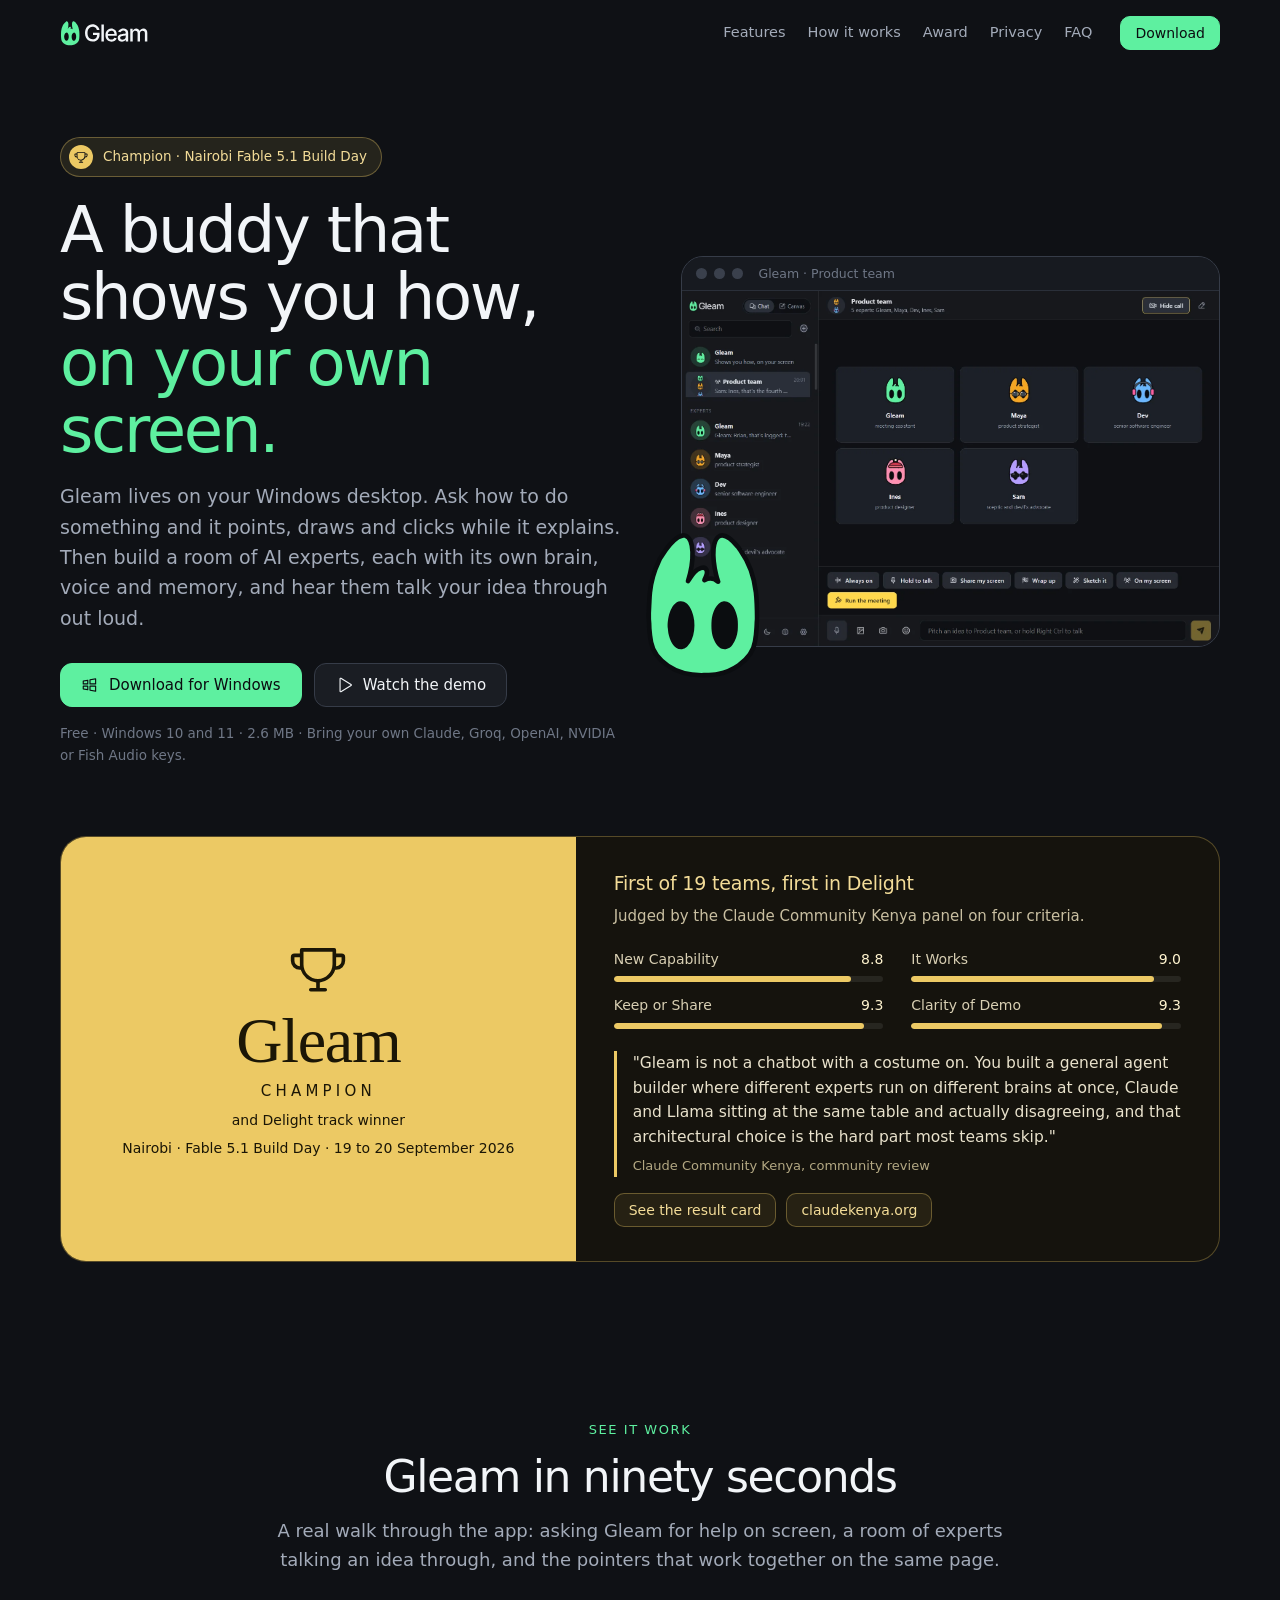
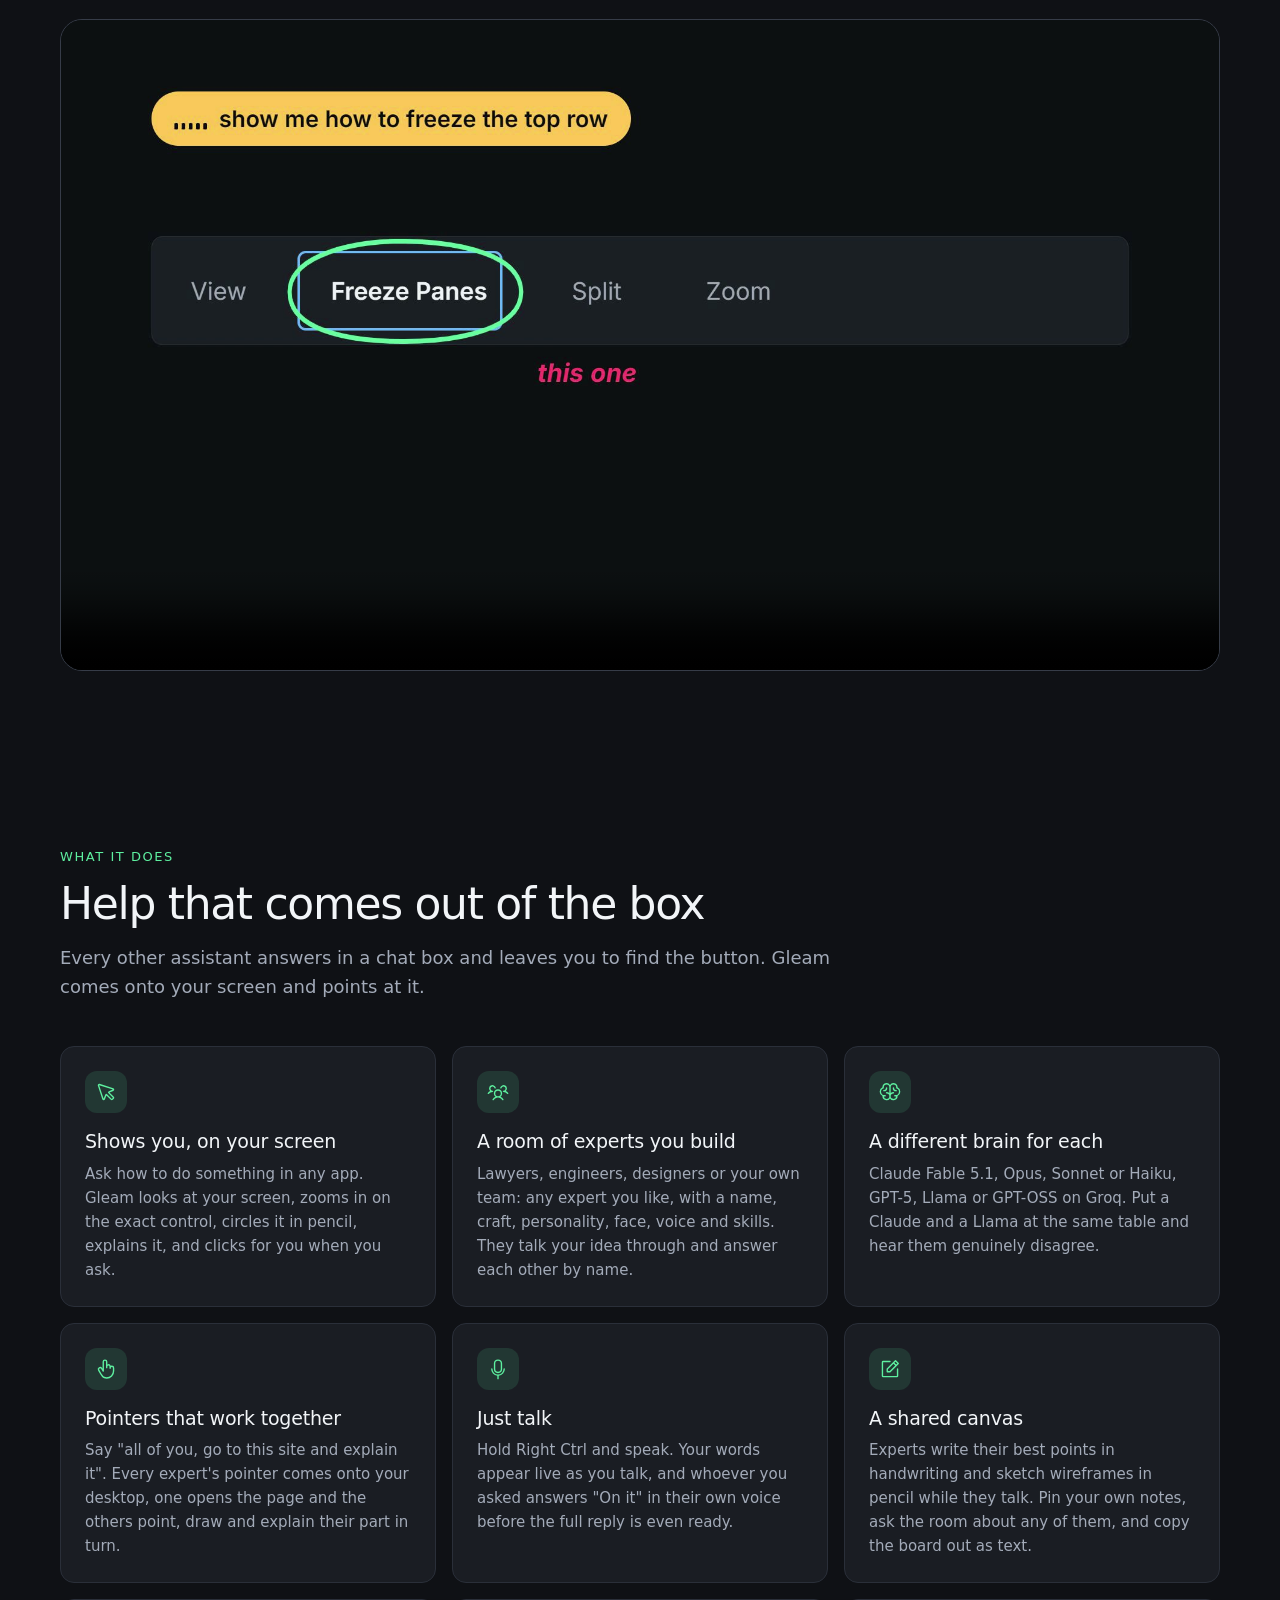
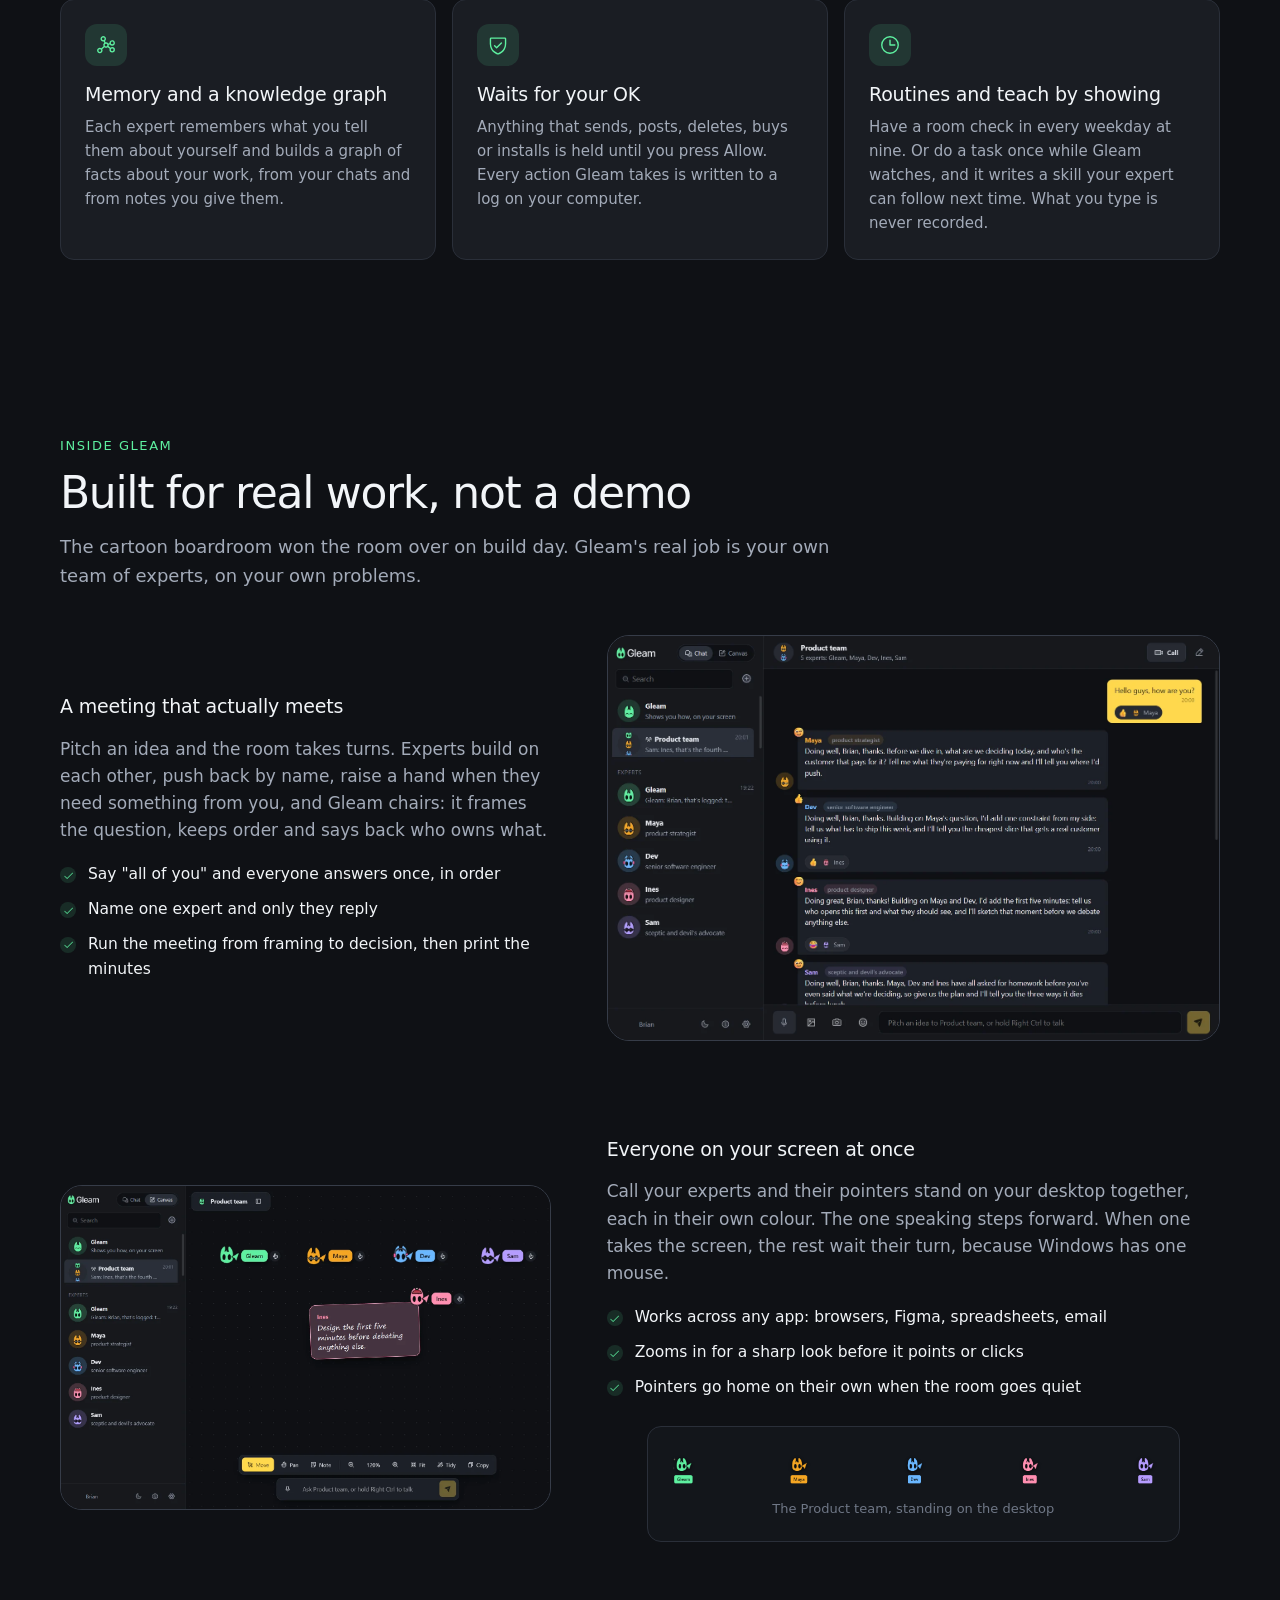
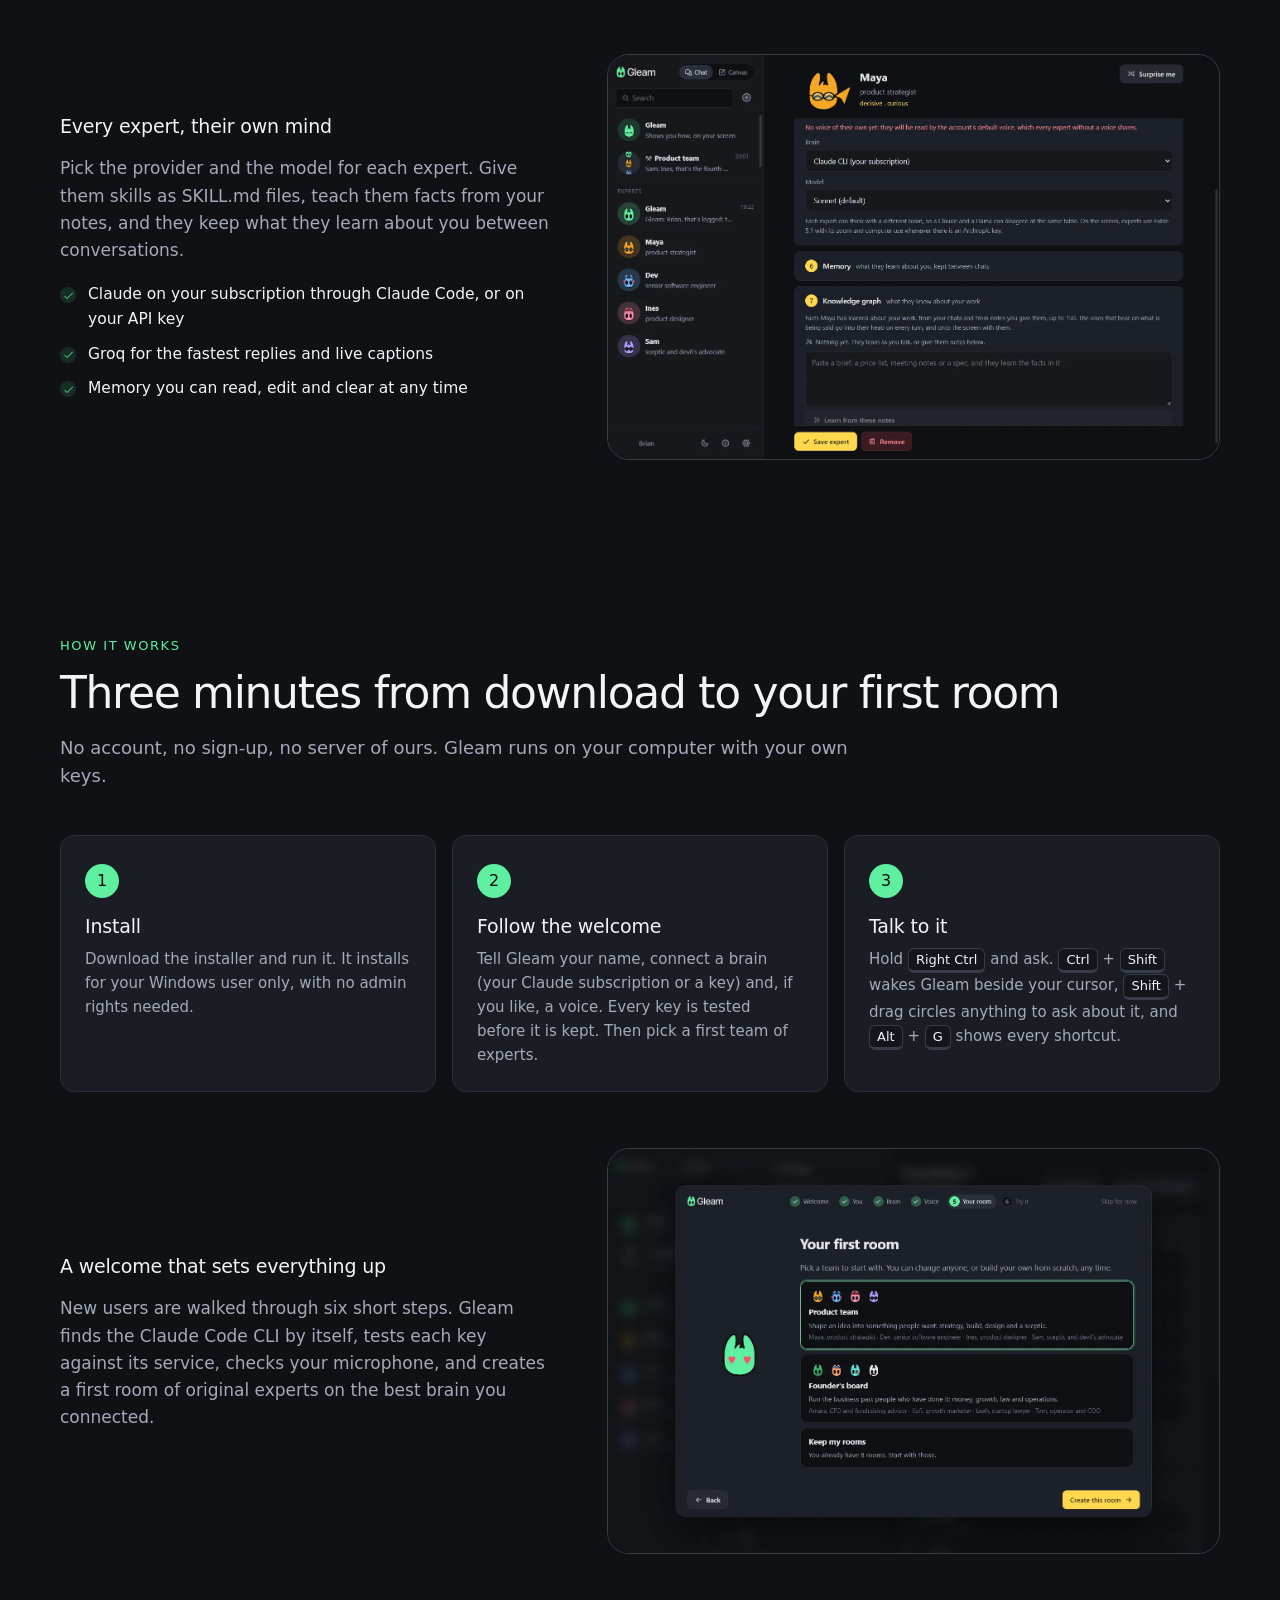
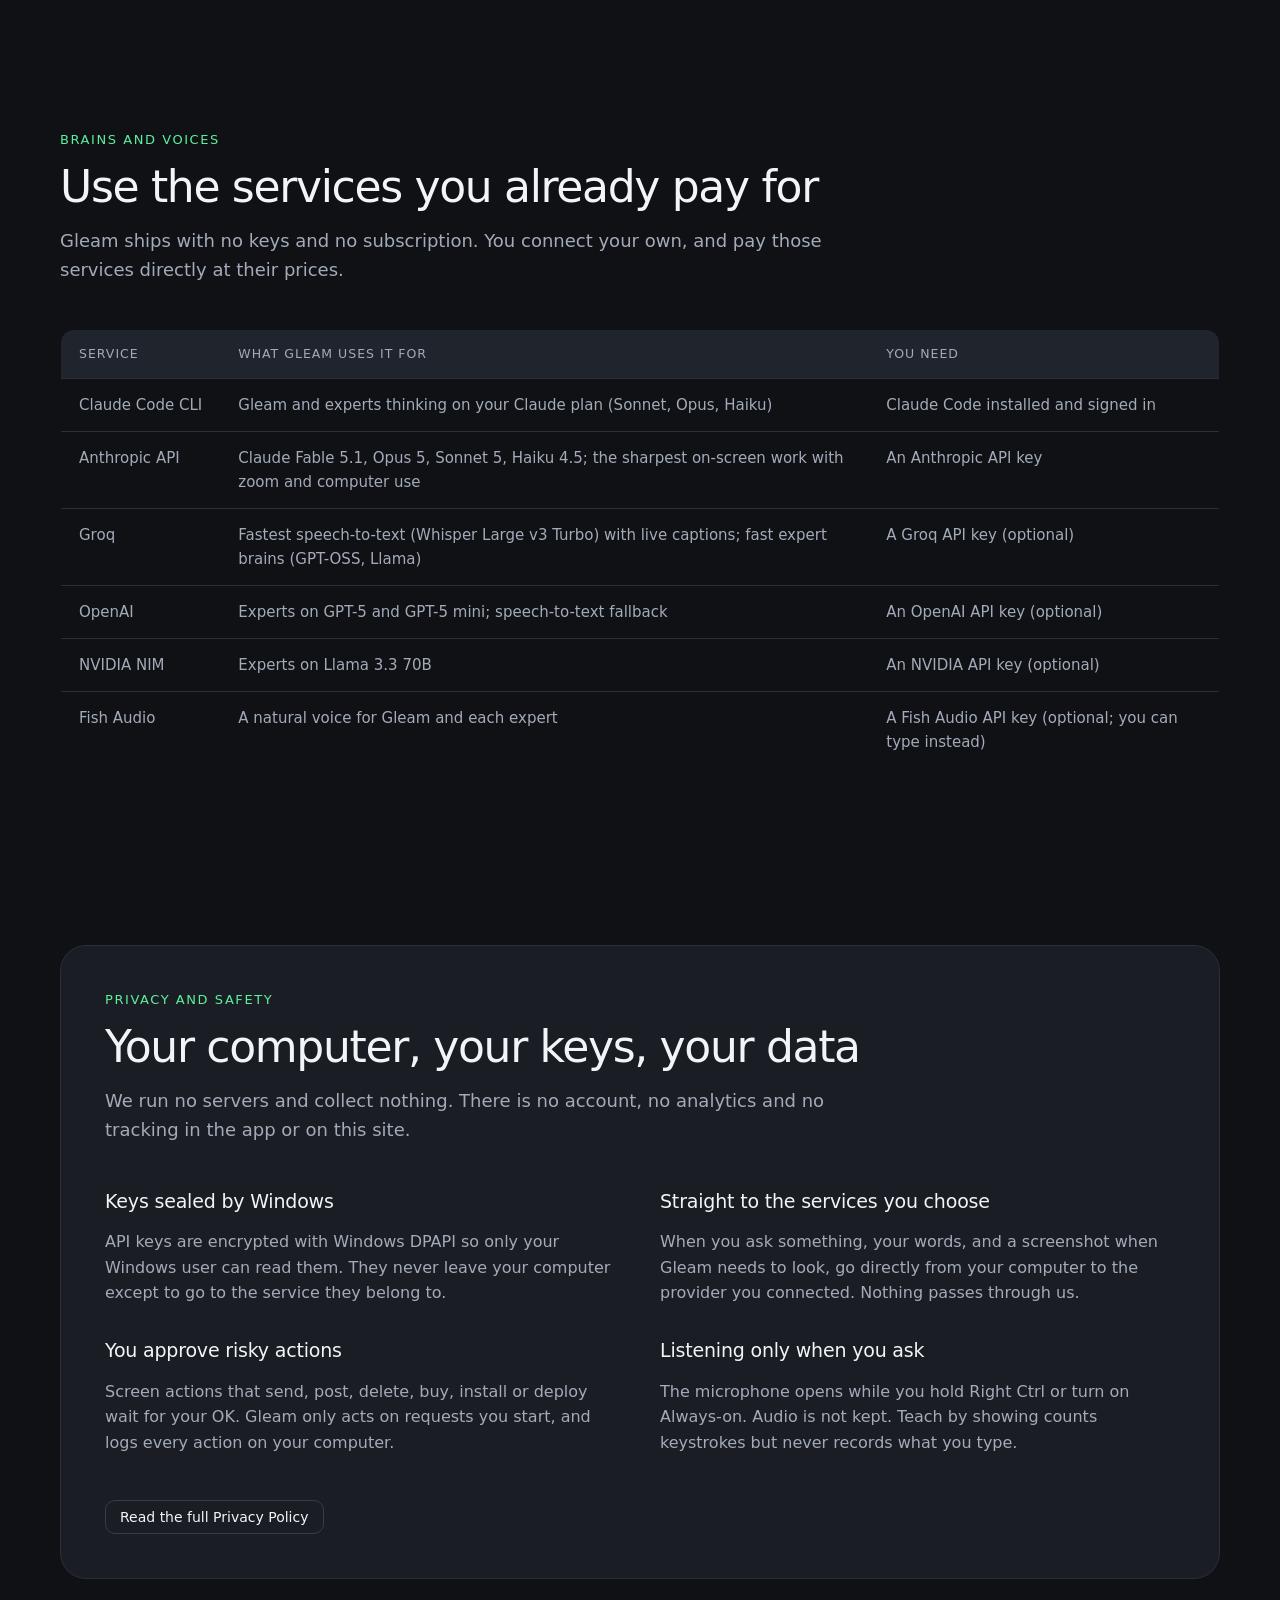
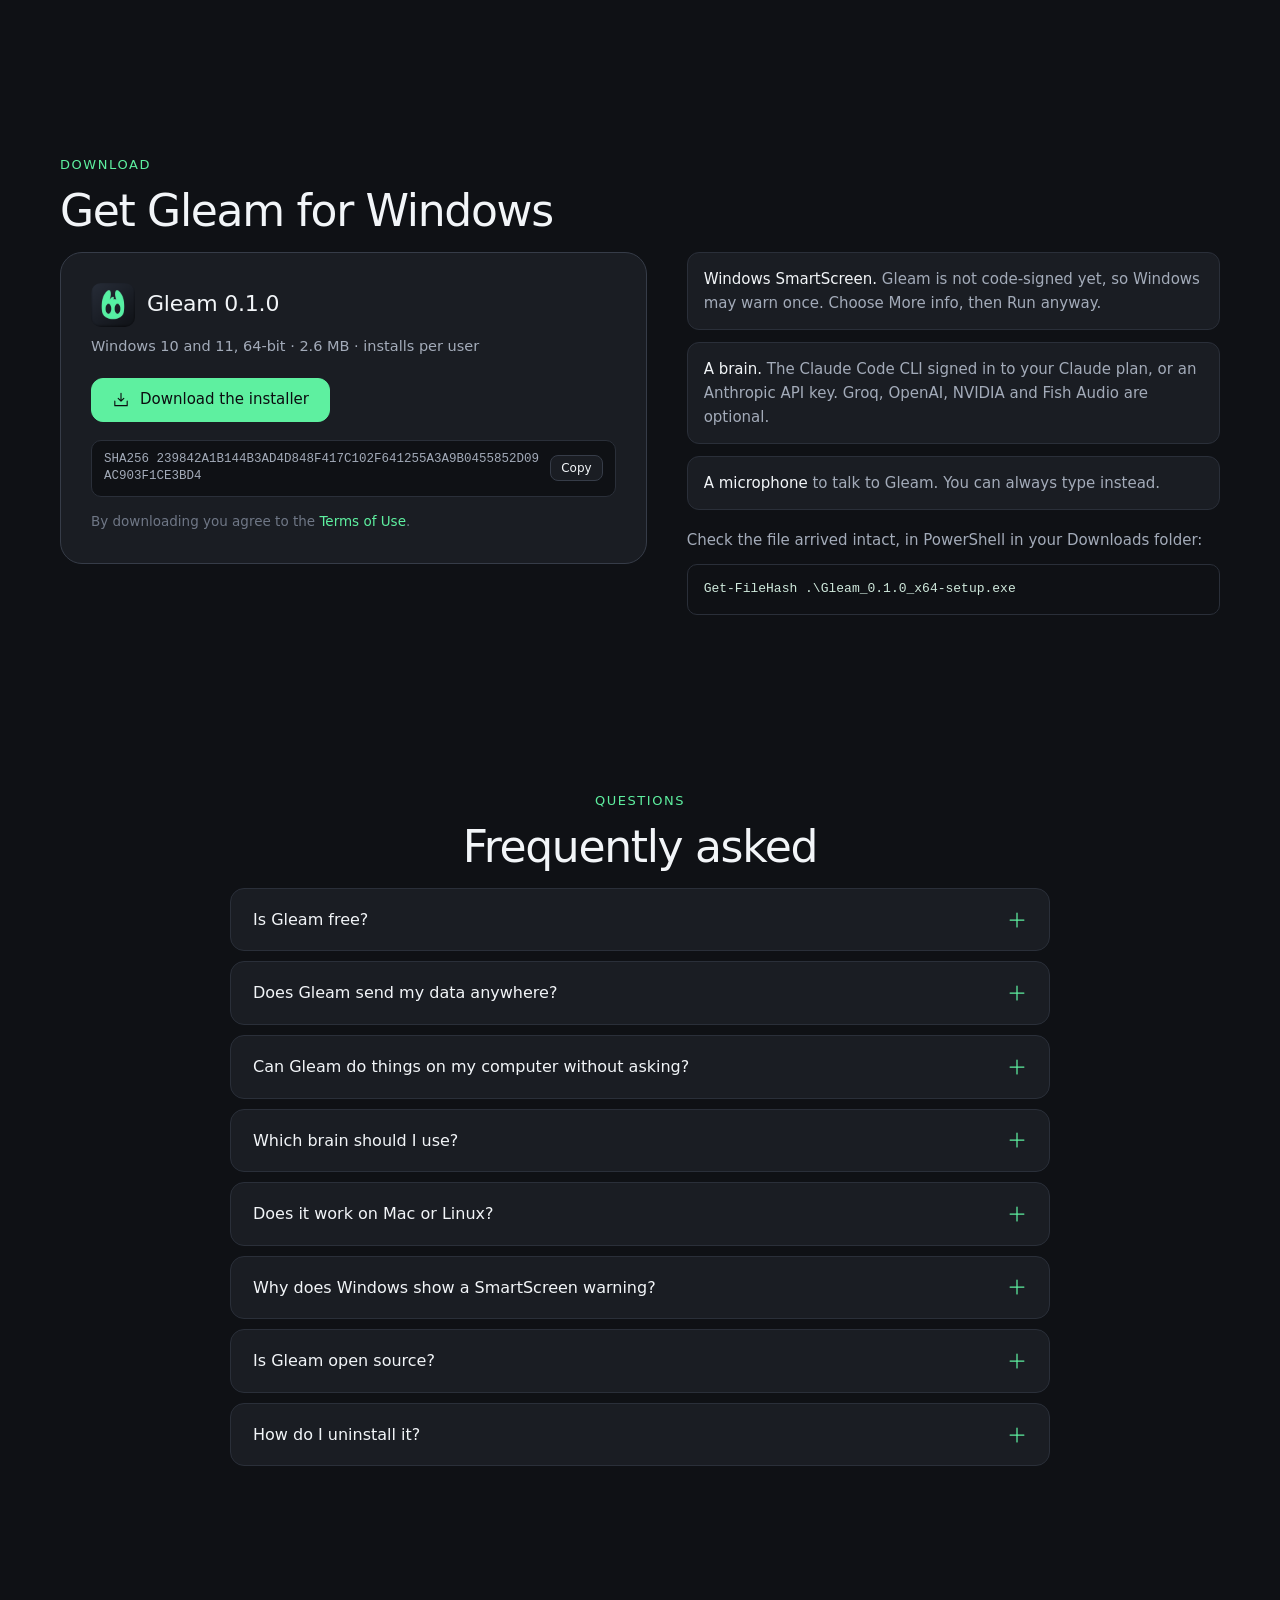
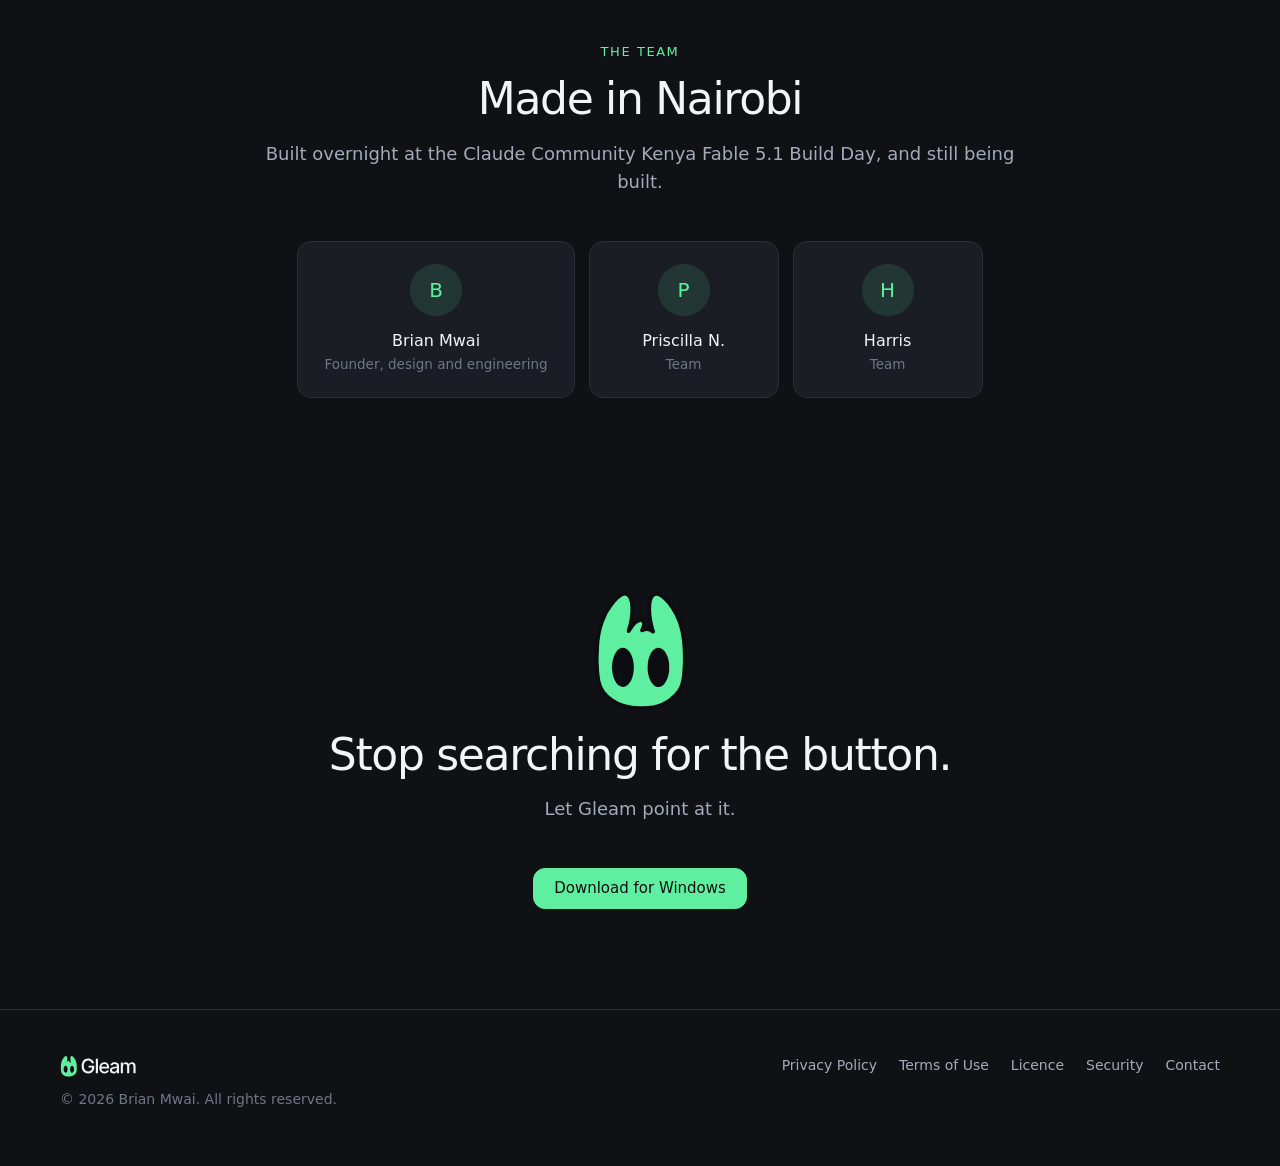
==== gleam/index.html @ b41c1b55 "Gleam cursor with blinking eyes, new share card with Fable 5.1 and the team" ====
<!doctype html>
<html lang="en">
<head>
  <meta charset="utf-8">
  <meta name="viewport" content="width=device-width, initial-scale=1">
  <title>Gleam: a buddy that shows you how, on your own screen</title>
  <meta name="description" content="Gleam lives on your Windows desktop. Ask how to do something and it points, draws and clicks while it explains. Build a room of AI experts, each with its own brain and voice. Champion of the Nairobi Fable 5.1 Build Day.">
  <meta name="theme-color" content="#0f1115">
  <link rel="canonical" href="https://brn-mwai.github.io/gleam/">
  <link rel="icon" href="assets/favicon.svg" type="image/svg+xml">
  <link rel="icon" href="assets/favicon-32.png" sizes="32x32" type="image/png">
  <link rel="apple-touch-icon" href="assets/apple-touch-icon.png">
  <meta property="og:type" content="website">
  <meta property="og:site_name" content="Gleam">
  <meta property="og:title" content="Gleam: a buddy that shows you how, on your own screen">
  <meta property="og:description" content="Claude Fable 5.1 zooms into your real screen, circles the exact button and clicks it for you. Plus a room of AI experts you build. Champion, 1st of 19, Claude Community Kenya Build Day.">
  <meta property="og:url" content="https://brn-mwai.github.io/gleam/">
  <meta property="og:image" content="https://brn-mwai.github.io/gleam/assets/og.png?v=2">
  <meta property="og:image:width" content="1200">
  <meta property="og:image:height" content="630">
  <meta property="og:image:alt" content="Gleam: shows you how, on your own screen. Claude Fable 5.1 zooms into your real screen. Champion, 1st of 19 teams.">
  <meta name="twitter:card" content="summary_large_image">
  <meta name="twitter:title" content="Gleam: a buddy that shows you how, on your own screen">
  <meta name="twitter:description" content="Claude Fable 5.1 zooms into your real screen, circles the exact button and clicks it for you. Plus a room of AI experts you build. Champion, 1st of 19, Claude Community Kenya Build Day.">
  <meta name="twitter:image" content="https://brn-mwai.github.io/gleam/assets/og.png?v=2">
  <link rel="stylesheet" href="assets/site.css?v=5">
  <script type="application/ld+json">
  {
    "@context": "https://schema.org",
    "@type": "SoftwareApplication",
    "name": "Gleam",
    "operatingSystem": "Windows 10, Windows 11",
    "applicationCategory": "ProductivityApplication",
    "softwareVersion": "0.1.0",
    "offers": { "@type": "Offer", "price": "0", "priceCurrency": "USD" },
    "author": { "@type": "Person", "name": "Brian Mwai" },
    "url": "https://brn-mwai.github.io/gleam/",
    "downloadUrl": "https://github.com/brn-mwai/brn-mwai.github.io/releases/download/v0.1.0/Gleam_0.1.0_x64-setup.exe",
    "award": "Champion, Nairobi Fable 5.1 Build Day 2026 (Claude Community Kenya)"
  }
  </script>
</head>
<body>
  <a class="skip" href="#main">Skip to content</a>

  <header class="top" id="top">
    <div class="wrap top-in">
      <a class="brand" href="./" aria-label="Gleam home"><img src="assets/logo.svg" alt="Gleam" width="90" height="28"></a>
      <nav class="nav" id="nav" aria-label="Main">
        <a href="#features">Features</a>
        <a href="#how">How it works</a>
        <a href="#award">Award</a>
        <a href="#privacy">Privacy</a>
        <a href="#faq">FAQ</a>
      </nav>
      <a class="btn btn-primary btn-sm" href="#download">Download</a>
      <button class="nav-toggle" id="nav-toggle" aria-label="Menu" aria-expanded="false" aria-controls="nav">
        <svg viewBox="0 0 256 256" width="20" height="20" aria-hidden="true"><path d="M224,128a8,8,0,0,1-8,8H40a8,8,0,0,1,0-16H216A8,8,0,0,1,224,128ZM40,72H216a8,8,0,0,0,0-16H40a8,8,0,0,0,0,16ZM216,184H40a8,8,0,0,0,0,16H216a8,8,0,0,0,0-16Z" fill="currentColor"/></svg>
      </button>
    </div>
  </header>

  <main id="main">
    <section class="hero">
      <div class="wrap hero-grid">
        <div>
          <a class="award-pill" href="#award">
            <i><svg viewBox="0 0 256 256" width="14" height="14" aria-hidden="true"><path d="M232,64H208V48a8,8,0,0,0-8-8H56a8,8,0,0,0-8,8V64H24A16,16,0,0,0,8,80V96a40,40,0,0,0,40,40h3.65A80.13,80.13,0,0,0,120,191.61V216H96a8,8,0,0,0,0,16h64a8,8,0,0,0,0-16H136V191.58c31.94-3.23,58.44-25.64,68.08-55.58H208a40,40,0,0,0,40-40V80A16,16,0,0,0,232,64ZM48,120A24,24,0,0,1,24,96V80H48v32q0,4,.39,8Zm144-8.9c0,35.52-29,64.64-64,64.9a64,64,0,0,1-64-64V56H192ZM232,96a24,24,0,0,1-24,24h-.5a81.81,81.81,0,0,0,.5-8.9V80h24Z" fill="currentColor"/></svg></i>
            Champion · Nairobi Fable 5.1 Build Day
          </a>
          <h1>A buddy that shows you how, <em>on your own screen.</em></h1>
          <p class="lead">Gleam lives on your Windows desktop. Ask how to do something and it points, draws and clicks while it explains. Then build a room of AI experts, each with its own brain, voice and memory, and hear them talk your idea through out loud.</p>
          <div class="cta">
            <a class="btn btn-primary" href="https://github.com/brn-mwai/brn-mwai.github.io/releases/download/v0.1.0/Gleam_0.1.0_x64-setup.exe" data-download>
              <svg viewBox="0 0 256 256" aria-hidden="true"><path d="M208,136H128a8,8,0,0,0-8,8v57.45a8,8,0,0,0,6.57,7.88l80,14.54A7.61,7.61,0,0,0,208,224a8,8,0,0,0,8-8V144A8,8,0,0,0,208,136Zm-8,70.41-64-11.63V152h64ZM96,136H32a8,8,0,0,0-8,8v40a8,8,0,0,0,6.57,7.87l64,11.64a8.54,8.54,0,0,0,1.43.13,8,8,0,0,0,8-8V144A8,8,0,0,0,96,136Zm-8,50.05-48-8.73V152H88ZM213.13,33.86a8,8,0,0,0-6.56-1.73l-80,14.55A8,8,0,0,0,120,54.55V112a8,8,0,0,0,8,8h80a8,8,0,0,0,8-8V40A8,8,0,0,0,213.13,33.86ZM200,104H136V61.22l64-11.63ZM101.13,54.22a8,8,0,0,0-6.56-1.73l-64,11.64A8,8,0,0,0,24,72v40a8,8,0,0,0,8,8H96a8,8,0,0,0,8-8V60.36A8,8,0,0,0,101.13,54.22ZM88,104H40V78.68L88,70Z" fill="currentColor"/></svg>
              Download for Windows
            </a>
            <a class="btn" href="#demo">
              <svg viewBox="0 0 256 256" aria-hidden="true"><path d="M232.4,114.49,88.32,26.35a16,16,0,0,0-16.2-.3A15.86,15.86,0,0,0,64,39.87V216.13A15.94,15.94,0,0,0,80,232a16.07,16.07,0,0,0,8.36-2.35L232.4,141.51a15.81,15.81,0,0,0,0-27ZM80,215.94V40l143.83,88Z" fill="currentColor"/></svg>
              Watch the demo
            </a>
          </div>
          <p class="fineprint">Free · Windows 10 and 11 · 2.6 MB · Bring your own Claude, Groq, OpenAI, NVIDIA or Fish Audio keys.</p>
        </div>
        <div class="hero-shot reveal">
          <div class="window">
            <div class="window-bar"><i></i><i></i><i></i><span>Gleam · Product team</span></div>
            <img src="assets/shots/room-call.webp" alt="Gleam's call view with five experts: Gleam, Maya the product strategist, Dev the engineer, Ines the designer and Sam the sceptic." width="1475" height="975">
          </div>
          <img class="hero-mascot" src="assets/mascot.svg" alt="" width="118" height="155">
        </div>
      </div>
    </section>

    <section class="award" id="award" aria-labelledby="award-title">
      <div class="wrap">
        <div class="award-card reveal">
          <div class="award-gold">
            <svg class="trophy" viewBox="0 0 256 256" aria-hidden="true"><path d="M232,64H208V48a8,8,0,0,0-8-8H56a8,8,0,0,0-8,8V64H24A16,16,0,0,0,8,80V96a40,40,0,0,0,40,40h3.65A80.13,80.13,0,0,0,120,191.61V216H96a8,8,0,0,0,0,16h64a8,8,0,0,0,0-16H136V191.58c31.94-3.23,58.44-25.64,68.08-55.58H208a40,40,0,0,0,40-40V80A16,16,0,0,0,232,64ZM48,120A24,24,0,0,1,24,96V80H48v32q0,4,.39,8Zm144-8.9c0,35.52-29,64.64-64,64.9a64,64,0,0,1-64-64V56H192ZM232,96a24,24,0,0,1-24,24h-.5a81.81,81.81,0,0,0,.5-8.9V80h24Z" fill="currentColor"/></svg>
            <b>Gleam</b>
            <strong>CHAMPION</strong>
            <span>and Delight track winner</span>
            <span>Nairobi · Fable 5.1 Build Day · 19 to 20 September 2026</span>
          </div>
          <div class="award-body">
            <h3 id="award-title">First of 19 teams, first in Delight</h3>
            <p class="award-meta">Judged by the Claude Community Kenya panel on four criteria.</p>
            <ul class="scores">
              <li><span>New Capability <b>8.8</b></span><div class="bar"><i style="width:88%"></i></div></li>
              <li><span>It Works <b>9.0</b></span><div class="bar"><i style="width:90%"></i></div></li>
              <li><span>Keep or Share <b>9.3</b></span><div class="bar"><i style="width:93%"></i></div></li>
              <li><span>Clarity of Demo <b>9.3</b></span><div class="bar"><i style="width:93%"></i></div></li>
            </ul>
            <blockquote class="quote">
              "Gleam is not a chatbot with a costume on. You built a general agent builder where different experts run on different brains at once, Claude and Llama sitting at the same table and actually disagreeing, and that architectural choice is the hard part most teams skip."
              <cite>Claude Community Kenya, community review</cite>
            </blockquote>
            <div class="award-links">
              <a class="btn btn-sm" href="https://www.claudekenya.org/impact-lab/results/hdBWjbf15taAvW16E5MC1Hpw" rel="noopener" target="_blank">See the result card</a>
              <a class="btn btn-sm" href="https://www.claudekenya.org" rel="noopener" target="_blank">claudekenya.org</a>
            </div>
          </div>
        </div>
      </div>
    </section>

    <section id="demo" aria-labelledby="demo-title">
      <div class="wrap center">
        <p class="kicker">See it work</p>
        <h2 id="demo-title">Gleam in ninety seconds</h2>
        <p class="section-lead">A real walk through the app: asking Gleam for help on screen, a room of experts talking an idea through, and the pointers that work together on the same page.</p>
        <div class="video-frame reveal">
          <video controls preload="metadata" playsinline poster="assets/demo-poster.jpg">
            <source src="assets/gleam-demo.mp4" type="video/mp4">
            Your browser cannot play this video. <a href="assets/gleam-demo.mp4">Download the demo</a>.
          </video>
        </div>
      </div>
    </section>

    <section id="features" aria-labelledby="features-title">
      <div class="wrap">
        <p class="kicker">What it does</p>
        <h2 id="features-title">Help that comes out of the box</h2>
        <p class="section-lead">Every other assistant answers in a chat box and leaves you to find the button. Gleam comes onto your screen and points at it.</p>
        <div class="grid-3">
          <article class="card reveal">
            <div class="icon"><svg viewBox="0 0 256 256" aria-hidden="true"><path d="M168,132.69,214.08,115l.33-.13A16,16,0,0,0,213,85.07L52.92,32.8A15.95,15.95,0,0,0,32.8,52.92L85.07,213a15.82,15.82,0,0,0,14.41,11l.78,0a15.84,15.84,0,0,0,14.61-9.59l.13-.33L132.69,168,184,219.31a16,16,0,0,0,22.63,0l12.68-12.68a16,16,0,0,0,0-22.63ZM195.31,208,144,156.69a16,16,0,0,0-26,4.93c0,.11-.09.22-.13.32l-17.65,46L48,48l159.85,52.2-45.95,17.64-.32.13a16,16,0,0,0-4.93,26h0L208,195.31Z" fill="currentColor"/></svg></div>
            <h3>Shows you, on your screen</h3>
            <p>Ask how to do something in any app. Gleam looks at your screen, zooms in on the exact control, circles it in pencil, explains it, and clicks for you when you ask.</p>
          </article>
          <article class="card reveal">
            <div class="icon"><svg viewBox="0 0 256 256" aria-hidden="true"><path d="M244.8,150.4a8,8,0,0,1-11.2-1.6A51.6,51.6,0,0,0,192,128a8,8,0,0,1-7.37-4.89,8,8,0,0,1,0-6.22A8,8,0,0,1,192,112a24,24,0,1,0-23.24-30,8,8,0,1,1-15.5-4A40,40,0,1,1,219,117.51a67.94,67.94,0,0,1,27.43,21.68A8,8,0,0,1,244.8,150.4ZM190.92,212a8,8,0,1,1-13.84,8,57,57,0,0,0-98.16,0,8,8,0,1,1-13.84-8,72.06,72.06,0,0,1,33.74-29.92,48,48,0,1,1,58.36,0A72.06,72.06,0,0,1,190.92,212ZM128,176a32,32,0,1,0-32-32A32,32,0,0,0,128,176ZM72,120a8,8,0,0,0-8-8A24,24,0,1,1,87.24,82a8,8,0,1,0,15.5-4A40,40,0,1,0,37,117.51,67.94,67.94,0,0,0,9.6,139.19a8,8,0,1,0,12.8,9.61A51.6,51.6,0,0,1,64,128,8,8,0,0,0,72,120Z" fill="currentColor"/></svg></div>
            <h3>A room of experts you build</h3>
            <p>Lawyers, engineers, designers or your own team: any expert you like, with a name, craft, personality, face, voice and skills. They talk your idea through and answer each other by name.</p>
          </article>
          <article class="card reveal">
            <div class="icon"><svg viewBox="0 0 256 256" aria-hidden="true"><path d="M248,124a56.11,56.11,0,0,0-32-50.61V72a48,48,0,0,0-88-26.49A48,48,0,0,0,40,72v1.39a56,56,0,0,0,0,101.2V176a48,48,0,0,0,88,26.49A48,48,0,0,0,216,176v-1.41A56.09,56.09,0,0,0,248,124ZM88,208a32,32,0,0,1-31.81-28.56A55.87,55.87,0,0,0,64,180h8a8,8,0,0,0,0-16H64A40,40,0,0,1,50.67,86.27,8,8,0,0,0,56,78.73V72a32,32,0,0,1,64,0v68.26A47.8,47.8,0,0,0,88,128a8,8,0,0,0,0,16,32,32,0,0,1,0,64Zm104-44h-8a8,8,0,0,0,0,16h8a55.87,55.87,0,0,0,7.81-.56A32,32,0,1,1,168,144a8,8,0,0,0,0-16,47.8,47.8,0,0,0-32,12.26V72a32,32,0,0,1,64,0v6.73a8,8,0,0,0,5.33,7.54A40,40,0,0,1,192,164Zm16-52a8,8,0,0,1-8,8h-4a36,36,0,0,1-36-36V80a8,8,0,0,1,16,0v4a20,20,0,0,0,20,20h4A8,8,0,0,1,208,112ZM60,120H56a8,8,0,0,1,0-16h4A20,20,0,0,0,80,84V80a8,8,0,0,1,16,0v4A36,36,0,0,1,60,120Z" fill="currentColor"/></svg></div>
            <h3>A different brain for each</h3>
            <p>Claude Fable 5.1, Opus, Sonnet or Haiku, GPT-5, Llama or GPT-OSS on Groq. Put a Claude and a Llama at the same table and hear them genuinely disagree.</p>
          </article>
          <article class="card reveal">
            <div class="icon"><svg viewBox="0 0 256 256" aria-hidden="true"><path d="M196,88a27.86,27.86,0,0,0-13.35,3.39A28,28,0,0,0,144,74.7V44a28,28,0,0,0-56,0v80l-3.82-6.13A28,28,0,0,0,35.73,146l4.67,8.23C74.81,214.89,89.05,240,136,240a88.1,88.1,0,0,0,88-88V116A28,28,0,0,0,196,88Zm12,64a72.08,72.08,0,0,1-72,72c-37.63,0-47.84-18-81.68-77.68l-4.69-8.27,0-.05A12,12,0,0,1,54,121.61a11.88,11.88,0,0,1,6-1.6,12,12,0,0,1,10.41,6,1.76,1.76,0,0,0,.14.23l18.67,30A8,8,0,0,0,104,152V44a12,12,0,0,1,24,0v68a8,8,0,0,0,16,0V100a12,12,0,0,1,24,0v20a8,8,0,0,0,16,0v-4a12,12,0,0,1,24,0Z" fill="currentColor"/></svg></div>
            <h3>Pointers that work together</h3>
            <p>Say "all of you, go to this site and explain it". Every expert's pointer comes onto your desktop, one opens the page and the others point, draw and explain their part in turn.</p>
          </article>
          <article class="card reveal">
            <div class="icon"><svg viewBox="0 0 256 256" aria-hidden="true"><path d="M128,176a48.05,48.05,0,0,0,48-48V64a48,48,0,0,0-96,0v64A48.05,48.05,0,0,0,128,176ZM96,64a32,32,0,0,1,64,0v64a32,32,0,0,1-64,0Zm40,143.6V240a8,8,0,0,1-16,0V207.6A80.11,80.11,0,0,1,48,128a8,8,0,0,1,16,0,64,64,0,0,0,128,0,8,8,0,0,1,16,0A80.11,80.11,0,0,1,136,207.6Z" fill="currentColor"/></svg></div>
            <h3>Just talk</h3>
            <p>Hold Right Ctrl and speak. Your words appear live as you talk, and whoever you asked answers "On it" in their own voice before the full reply is even ready.</p>
          </article>
          <article class="card reveal">
            <div class="icon"><svg viewBox="0 0 256 256" aria-hidden="true"><path d="M229.66,58.34l-32-32a8,8,0,0,0-11.32,0l-96,96A8,8,0,0,0,88,128v32a8,8,0,0,0,8,8h32a8,8,0,0,0,5.66-2.34l96-96A8,8,0,0,0,229.66,58.34ZM124.69,152H104V131.31l64-64L188.69,88ZM200,76.69,179.31,56,192,43.31,212.69,64ZM224,128v80a16,16,0,0,1-16,16H48a16,16,0,0,1-16-16V48A16,16,0,0,1,48,32h80a8,8,0,0,1,0,16H48V208H208V128a8,8,0,0,1,16,0Z" fill="currentColor"/></svg></div>
            <h3>A shared canvas</h3>
            <p>Experts write their best points in handwriting and sketch wireframes in pencil while they talk. Pin your own notes, ask the room about any of them, and copy the board out as text.</p>
          </article>
          <article class="card reveal">
            <div class="icon"><svg viewBox="0 0 256 256" aria-hidden="true"><path d="M200,152a31.84,31.84,0,0,0-19.53,6.68l-23.11-18A31.65,31.65,0,0,0,160,128c0-.74,0-1.48-.08-2.21l13.23-4.41A32,32,0,1,0,168,104c0,.74,0,1.48.08,2.21l-13.23,4.41A32,32,0,0,0,128,96a32.59,32.59,0,0,0-5.27.44L115.89,81A32,32,0,1,0,96,88a32.59,32.59,0,0,0,5.27-.44l6.84,15.4a31.92,31.92,0,0,0-8.57,39.64L73.83,165.44a32.06,32.06,0,1,0,10.63,12l25.71-22.84a31.91,31.91,0,0,0,37.36-1.24l23.11,18A31.65,31.65,0,0,0,168,184a32,32,0,1,0,32-32Zm0-64a16,16,0,1,1-16,16A16,16,0,0,1,200,88ZM80,56A16,16,0,1,1,96,72,16,16,0,0,1,80,56ZM56,208a16,16,0,1,1,16-16A16,16,0,0,1,56,208Zm56-80a16,16,0,1,1,16,16A16,16,0,0,1,112,128Zm88,72a16,16,0,1,1,16-16A16,16,0,0,1,200,200Z" fill="currentColor"/></svg></div>
            <h3>Memory and a knowledge graph</h3>
            <p>Each expert remembers what you tell them about yourself and builds a graph of facts about your work, from your chats and from notes you give them.</p>
          </article>
          <article class="card reveal">
            <div class="icon"><svg viewBox="0 0 256 256" aria-hidden="true"><path d="M208,40H48A16,16,0,0,0,32,56v56c0,52.72,25.52,84.67,46.93,102.19,23.06,18.86,46,25.26,47,25.53a8,8,0,0,0,4.2,0c1-.27,23.91-6.67,47-25.53C198.48,196.67,224,164.72,224,112V56A16,16,0,0,0,208,40Zm0,72c0,37.07-13.66,67.16-40.6,89.42A129.3,129.3,0,0,1,128,223.62a128.25,128.25,0,0,1-38.92-21.81C61.82,179.51,48,149.3,48,112l0-56,160,0ZM82.34,141.66a8,8,0,0,1,11.32-11.32L112,148.69l50.34-50.35a8,8,0,0,1,11.32,11.32l-56,56a8,8,0,0,1-11.32,0Z" fill="currentColor"/></svg></div>
            <h3>Waits for your OK</h3>
            <p>Anything that sends, posts, deletes, buys or installs is held until you press Allow. Every action Gleam takes is written to a log on your computer.</p>
          </article>
          <article class="card reveal">
            <div class="icon"><svg viewBox="0 0 256 256" aria-hidden="true"><path d="M128,24A104,104,0,1,0,232,128,104.11,104.11,0,0,0,128,24Zm0,192a88,88,0,1,1,88-88A88.1,88.1,0,0,1,128,216Zm64-88a8,8,0,0,1-8,8H128a8,8,0,0,1-8-8V72a8,8,0,0,1,16,0v48h48A8,8,0,0,1,192,128Z" fill="currentColor"/></svg></div>
            <h3>Routines and teach by showing</h3>
            <p>Have a room check in every weekday at nine. Or do a task once while Gleam watches, and it writes a skill your expert can follow next time. What you type is never recorded.</p>
          </article>
        </div>
      </div>
    </section>

    <section aria-labelledby="inside-title">
      <div class="wrap">
        <p class="kicker">Inside Gleam</p>
        <h2 id="inside-title">Built for real work, not a demo</h2>
        <p class="section-lead">The cartoon boardroom won the room over on build day. Gleam's real job is your own team of experts, on your own problems.</p>

        <div class="show">
          <div class="show-text reveal">
            <h3>A meeting that actually meets</h3>
            <p>Pitch an idea and the room takes turns. Experts build on each other, push back by name, raise a hand when they need something from you, and Gleam chairs: it frames the question, keeps order and says back who owns what.</p>
            <ul class="ticks">
              <li>Say "all of you" and everyone answers once, in order</li>
              <li>Name one expert and only they reply</li>
              <li>Run the meeting from framing to decision, then print the minutes</li>
            </ul>
          </div>
          <div class="window reveal"><img src="assets/shots/room-chat.webp" alt="A Gleam group chat where Maya, Dev, Ines and Sam each answer in character and react to each other." width="1475" height="975" loading="lazy"></div>
        </div>

        <div class="show flip">
          <div class="show-text reveal">
            <h3>Everyone on your screen at once</h3>
            <p>Call your experts and their pointers stand on your desktop together, each in their own colour. The one speaking steps forward. When one takes the screen, the rest wait their turn, because Windows has one mouse.</p>
            <ul class="ticks">
              <li>Works across any app: browsers, Figma, spreadsheets, email</li>
              <li>Zooms in for a sharp look before it points or clicks</li>
              <li>Pointers go home on their own when the room goes quiet</li>
            </ul>
            <figure class="pointers">
              <img src="assets/shots/pointers.png" alt="Five Gleam pointers standing side by side on a desktop: Gleam, Maya, Dev, Ines and Sam, each with a coloured name tag." width="1633" height="113" loading="lazy">
              <figcaption>The Product team, standing on the desktop</figcaption>
            </figure>
          </div>
          <div class="window reveal"><img src="assets/shots/canvas.webp" alt="Gleam's canvas: experts as live cursors above a handwritten note by Ines." width="1475" height="975" loading="lazy"></div>
        </div>

        <div class="show">
          <div class="show-text reveal">
            <h3>Every expert, their own mind</h3>
            <p>Pick the provider and the model for each expert. Give them skills as SKILL.md files, teach them facts from your notes, and they keep what they learn about you between conversations.</p>
            <ul class="ticks">
              <li>Claude on your subscription through Claude Code, or on your API key</li>
              <li>Groq for the fastest replies and live captions</li>
              <li>Memory you can read, edit and clear at any time</li>
            </ul>
          </div>
          <div class="window reveal"><img src="assets/shots/expert-brain.webp" alt="The expert editor showing the brain and model picker, memory and knowledge graph sections." width="1475" height="975" loading="lazy"></div>
        </div>
      </div>
    </section>

    <section id="how" aria-labelledby="how-title">
      <div class="wrap">
        <p class="kicker">How it works</p>
        <h2 id="how-title">Three minutes from download to your first room</h2>
        <p class="section-lead">No account, no sign-up, no server of ours. Gleam runs on your computer with your own keys.</p>
        <div class="steps">
          <div class="step reveal">
            <h3>Install</h3>
            <p>Download the installer and run it. It installs for your Windows user only, with no admin rights needed.</p>
          </div>
          <div class="step reveal">
            <h3>Follow the welcome</h3>
            <p>Tell Gleam your name, connect a brain (your Claude subscription or a key) and, if you like, a voice. Every key is tested before it is kept. Then pick a first team of experts.</p>
          </div>
          <div class="step reveal">
            <h3>Talk to it</h3>
            <p>Hold <kbd>Right Ctrl</kbd> and ask. <kbd>Ctrl</kbd> + <kbd>Shift</kbd> wakes Gleam beside your cursor, <kbd>Shift</kbd> + drag circles anything to ask about it, and <kbd>Alt</kbd> + <kbd>G</kbd> shows every shortcut.</p>
          </div>
        </div>
        <div class="show" style="margin-top:56px">
          <div class="show-text reveal">
            <h3>A welcome that sets everything up</h3>
            <p>New users are walked through six short steps. Gleam finds the Claude Code CLI by itself, tests each key against its service, checks your microphone, and creates a first room of original experts on the best brain you connected.</p>
          </div>
          <div class="window reveal"><img src="assets/shots/welcome-room.webp" alt="Gleam's welcome, step five: choose a Product team or a Founder's board as your first room." width="1475" height="975" loading="lazy"></div>
        </div>
      </div>
    </section>

    <section aria-labelledby="brains-title">
      <div class="wrap">
        <p class="kicker">Brains and voices</p>
        <h2 id="brains-title">Use the services you already pay for</h2>
        <p class="section-lead">Gleam ships with no keys and no subscription. You connect your own, and pay those services directly at their prices.</p>
        <div class="table-scroll reveal">
          <table class="brains">
            <thead><tr><th>Service</th><th>What Gleam uses it for</th><th>You need</th></tr></thead>
            <tbody>
              <tr><td>Claude Code CLI</td><td>Gleam and experts thinking on your Claude plan (Sonnet, Opus, Haiku)</td><td>Claude Code installed and signed in</td></tr>
              <tr><td>Anthropic API</td><td>Claude Fable 5.1, Opus 5, Sonnet 5, Haiku 4.5; the sharpest on-screen work with zoom and computer use</td><td>An Anthropic API key</td></tr>
              <tr><td>Groq</td><td>Fastest speech-to-text (Whisper Large v3 Turbo) with live captions; fast expert brains (GPT-OSS, Llama)</td><td>A Groq API key (optional)</td></tr>
              <tr><td>OpenAI</td><td>Experts on GPT-5 and GPT-5 mini; speech-to-text fallback</td><td>An OpenAI API key (optional)</td></tr>
              <tr><td>NVIDIA NIM</td><td>Experts on Llama 3.3 70B</td><td>An NVIDIA API key (optional)</td></tr>
              <tr><td>Fish Audio</td><td>A natural voice for Gleam and each expert</td><td>A Fish Audio API key (optional; you can type instead)</td></tr>
            </tbody>
          </table>
        </div>
      </div>
    </section>

    <section id="privacy" aria-labelledby="privacy-title">
      <div class="wrap">
        <div class="band reveal">
          <p class="kicker">Privacy and safety</p>
          <h2 id="privacy-title">Your computer, your keys, your data</h2>
          <p class="section-lead">We run no servers and collect nothing. There is no account, no analytics and no tracking in the app or on this site.</p>
          <div class="grid-2">
            <div>
              <h3>Keys sealed by Windows</h3>
              <p style="color:var(--muted)">API keys are encrypted with Windows DPAPI so only your Windows user can read them. They never leave your computer except to go to the service they belong to.</p>
            </div>
            <div>
              <h3>Straight to the services you choose</h3>
              <p style="color:var(--muted)">When you ask something, your words, and a screenshot when Gleam needs to look, go directly from your computer to the provider you connected. Nothing passes through us.</p>
            </div>
            <div>
              <h3>You approve risky actions</h3>
              <p style="color:var(--muted)">Screen actions that send, post, delete, buy, install or deploy wait for your OK. Gleam only acts on requests you start, and logs every action on your computer.</p>
            </div>
            <div>
              <h3>Listening only when you ask</h3>
              <p style="color:var(--muted)">The microphone opens while you hold Right Ctrl or turn on Always-on. Audio is not kept. Teach by showing counts keystrokes but never records what you type.</p>
            </div>
          </div>
          <p style="margin:28px 0 0"><a class="btn btn-sm" href="privacy.html">Read the full Privacy Policy</a></p>
        </div>
      </div>
    </section>

    <section id="download" aria-labelledby="download-title">
      <div class="wrap">
        <p class="kicker">Download</p>
        <h2 id="download-title">Get Gleam for Windows</h2>
        <div class="install">
          <div class="dl-card reveal">
            <h3><img src="assets/icon.png" alt="" width="44" height="44">Gleam 0.1.0</h3>
            <p class="dl-meta">Windows 10 and 11, 64-bit · 2.6 MB · installs per user</p>
            <a class="btn btn-primary" href="https://github.com/brn-mwai/brn-mwai.github.io/releases/download/v0.1.0/Gleam_0.1.0_x64-setup.exe" data-download>
              <svg viewBox="0 0 256 256" aria-hidden="true"><path d="M224,144v64a8,8,0,0,1-8,8H40a8,8,0,0,1-8-8V144a8,8,0,0,1,16,0v56H208V144a8,8,0,0,1,16,0Zm-101.66,5.66a8,8,0,0,0,11.32,0l40-40a8,8,0,0,0-11.32-11.32L136,124.69V32a8,8,0,0,0-16,0v92.69L93.66,98.34a8,8,0,0,0-11.32,11.32Z" fill="currentColor"/></svg>
              Download the installer
            </a>
            <div class="hash"><span id="sha">SHA256 239842A1B144B3AD4D848F417C102F641255A3A9B0455852D09AC903F1CE3BD4</span><button type="button" data-copy="239842A1B144B3AD4D848F417C102F641255A3A9B0455852D09AC903F1CE3BD4">Copy</button></div>
            <p style="margin:14px 0 0;color:var(--faint);font-size:13.5px">By downloading you agree to the <a href="terms.html">Terms of Use</a>.</p>
          </div>
          <div class="reveal">
            <ul class="req">
              <li><b>Windows SmartScreen.</b> Gleam is not code-signed yet, so Windows may warn once. Choose More info, then Run anyway.</li>
              <li><b>A brain.</b> The Claude Code CLI signed in to your Claude plan, or an Anthropic API key. Groq, OpenAI, NVIDIA and Fish Audio are optional.</li>
              <li><b>A microphone</b> to talk to Gleam. You can always type instead.</li>
            </ul>
            <p style="margin:18px 0 0;color:var(--muted);font-size:15px">Check the file arrived intact, in PowerShell in your Downloads folder:</p>
            <pre>Get-FileHash .\Gleam_0.1.0_x64-setup.exe</pre>
          </div>
        </div>
      </div>
    </section>

    <section id="faq" aria-labelledby="faq-title">
      <div class="wrap">
        <p class="kicker center">Questions</p>
        <h2 id="faq-title" class="center">Frequently asked</h2>
        <div class="faq">
          <details><summary>Is Gleam free?</summary><p>Yes, Gleam itself is free to install and use. The AI and voice services it connects to are paid for by you, directly, under your own accounts: your Claude plan or API usage, and optionally Groq, OpenAI, NVIDIA and Fish Audio.</p></details>
          <details><summary>Does Gleam send my data anywhere?</summary><p>Only to the services you connect, and only when you use a feature that needs them. We run no servers and receive nothing. Your rooms, notes, memory and settings stay in your Windows user folder. See the <a href="privacy.html">Privacy Policy</a>.</p></details>
          <details><summary>Can Gleam do things on my computer without asking?</summary><p>Gleam only acts on requests you start. Anything that sends, posts, deletes, buys, installs or deploys waits for you to press Allow, and every action is written to a log you can read. Press Esc to stop Gleam at any time.</p></details>
          <details><summary>Which brain should I use?</summary><p>If you have a Claude subscription, Claude Code on your plan is the simplest. An Anthropic API key unlocks Claude Fable 5.1 for the sharpest screen work. Add a Groq key for the fastest hearing and replies.</p></details>
          <details><summary>Does it work on Mac or Linux?</summary><p>Not yet. Gleam controls the desktop through Windows, so it runs on Windows 10 and 11 for now.</p></details>
          <details><summary>Why does Windows show a SmartScreen warning?</summary><p>Gleam is new and not yet code-signed, so Windows has not seen it before. Check the SHA256 above matches, then choose More info and Run anyway. Signing is next on the list.</p></details>
          <details><summary>Is Gleam open source?</summary><p>No. Gleam is proprietary software by Brian Mwai. You are free to install and run it; the source code, name, mascot and logo are not licensed for reuse. See the <a href="terms.html">Terms of Use</a>.</p></details>
          <details><summary>How do I uninstall it?</summary><p>Open Windows Settings, then Apps, find Gleam and choose Uninstall. To remove your rooms, keys and settings too, delete the Gleam folder in %APPDATA%.</p></details>
        </div>
      </div>
    </section>

    <section aria-labelledby="team-title">
      <div class="wrap center">
        <p class="kicker">The team</p>
        <h2 id="team-title">Made in Nairobi</h2>
        <p class="section-lead">Built overnight at the Claude Community Kenya Fable 5.1 Build Day, and still being built.</p>
        <div class="team">
          <div class="person reveal"><i>B</i><b>Brian Mwai</b><span>Founder, design and engineering</span></div>
          <div class="person reveal"><i>P</i><b>Priscilla N.</b><span>Team</span></div>
          <div class="person reveal"><i>H</i><b>Harris</b><span>Team</span></div>
        </div>
      </div>
    </section>

    <section class="final">
      <div class="wrap">
        <img src="assets/mascot.svg" alt="" width="96" height="126">
        <h2>Stop searching for the button.</h2>
        <p class="section-lead" style="margin-inline:auto">Let Gleam point at it.</p>
        <a class="btn btn-primary" href="#download">Download for Windows</a>
      </div>
    </section>
  </main>

  <footer>
    <div class="wrap foot">
      <div>
        <img src="assets/logo.svg" alt="Gleam" width="77" height="24">
        <p style="margin:0">© 2026 Brian Mwai. All rights reserved.</p>
      </div>
      <nav aria-label="Footer">
        <a href="privacy.html">Privacy Policy</a>
        <a href="terms.html">Terms of Use</a>
        <a href="license.html">Licence</a>
        <a href="security.html">Security</a>
        <a href="mailto:mwaibryn@gmail.com">Contact</a>
      </nav>
    </div>
  </footer>

  <script src="assets/site.js?v=2" defer></script>
  <script src="assets/cursor.js?v=2" defer></script>
</body>
</html>
---- gleam/assets/site.css ----
:root {
  --bg: #0f1115;
  --bg-2: #13161b;
  --panel: #1a1d23;
  --panel-2: #20242c;
  --line: #2a2f39;
  --line-2: #363c48;
  --text: #f2f5f8;
  --muted: #a3abb9;
  --faint: #6f7786;
  --mint: #5ef0a0;
  --mint-2: #3fd68a;
  --mint-soft: rgba(94, 240, 160, 0.12);
  --ink: #0b0d10;
  --gold-1: #c08d18;
  --gold-2: #ecc964;
  --gold-soft: rgba(236, 201, 100, 0.1);
  --radius: 14px;
  --radius-lg: 22px;
  --font: "Segoe UI Variable Text", "Segoe UI", system-ui, -apple-system, "Helvetica Neue", Arial, sans-serif;
  --display: "Segoe UI Variable Display", "Segoe UI", system-ui, -apple-system, "Helvetica Neue", Arial, sans-serif;
  --mono: "Cascadia Code", "Consolas", ui-monospace, monospace;
  --wrap: 1160px;
  color-scheme: dark;
}

* { box-sizing: border-box; }
html { scroll-behavior: smooth; -webkit-text-size-adjust: 100%; }
body { margin: 0; background: var(--bg); color: var(--text); font: 500 16px/1.6 var(--font); -webkit-font-smoothing: antialiased; }
img, video, svg { display: block; max-width: 100%; }
img { height: auto; }
a { color: var(--mint); text-decoration: none; }
a:hover { text-decoration: underline; text-underline-offset: 3px; }
:focus-visible { outline: 2px solid var(--mint); outline-offset: 3px; border-radius: 6px; }
.wrap { width: min(var(--wrap), 100% - 40px); margin-inline: auto; }
.skip { position: absolute; left: -999px; top: 8px; z-index: 50; padding: 8px 14px; border-radius: 8px; background: var(--mint); color: var(--ink); }
.skip:focus { left: 12px; }

/* Header */
.top { position: sticky; top: 0; z-index: 30; background: var(--bg); border-bottom: 1px solid transparent; transition: border-color 200ms; }
.top.is-scrolled { border-bottom-color: var(--line); }
.top-in { display: flex; align-items: center; gap: 28px; height: 66px; }
.brand img { height: 28px; width: auto; }
.nav { display: flex; gap: 22px; margin-left: auto; }
.nav a { color: var(--muted); font-size: 14.5px; }
.nav a:hover { color: var(--text); text-decoration: none; }
.nav-toggle { display: none; margin-left: auto; width: 40px; height: 40px; border: 1px solid var(--line); border-radius: 10px; background: var(--panel); color: var(--text); cursor: pointer; }

/* Buttons */
.btn { display: inline-flex; align-items: center; gap: 10px; padding: 12px 20px; border-radius: 12px; border: 1px solid var(--line-2); background: var(--panel); color: var(--text); font: 500 15px/1 var(--font); cursor: pointer; transition: transform 140ms, background 140ms, border-color 140ms; }
.btn:hover { text-decoration: none; border-color: #4a5160; }
.btn-primary { background: var(--mint); border-color: var(--mint); color: var(--ink); }
.btn-primary:hover { background: #7cf5b4; border-color: #7cf5b4; }
.btn-sm { padding: 9px 14px; font-size: 14px; border-radius: 10px; }
.btn svg { width: 18px; height: 18px; flex: none; }

/* Hero */
.hero { position: relative; padding: 70px 0 40px; overflow: hidden; }
.hero-grid { position: relative; display: grid; grid-template-columns: 1.05fr 1fr; gap: 56px; align-items: center; }
.award-pill { display: inline-flex; align-items: center; gap: 10px; padding: 7px 14px 7px 8px; border-radius: 999px; border: 1px solid rgba(236, 201, 100, 0.35); background: var(--gold-soft); color: #f3dc98; font-size: 13.5px; font-weight: 500; }
.award-pill:hover { text-decoration: none; border-color: rgba(236, 201, 100, 0.7); }
.award-pill i { display: grid; place-items: center; width: 24px; height: 24px; border-radius: 50%; background: var(--gold-2); color: var(--ink); font-style: normal; }
h1 { margin: 20px 0 18px; font: 500 clamp(38px, 5.4vw, 64px)/1.04 var(--display); letter-spacing: -0.035em; }
h1 em { font-style: normal; color: var(--mint); }
.lead { margin: 0 0 30px; max-width: 34em; color: var(--muted); font-size: clamp(17px, 1.6vw, 19px); }
.cta { display: flex; flex-wrap: wrap; gap: 12px; align-items: center; }
.fineprint { margin: 16px 0 0; color: var(--faint); font-size: 13.5px; }
.hero-shot { position: relative; }
.window { border-radius: var(--radius-lg); border: 1px solid var(--line-2); background: var(--panel); overflow: hidden; }
.window-bar { display: flex; align-items: center; gap: 7px; height: 34px; padding: 0 14px; background: #171a20; border-bottom: 1px solid var(--line); }
.window-bar i { width: 11px; height: 11px; border-radius: 50%; background: #3a404c; }
.window-bar span { margin-left: 8px; color: var(--faint); font-size: 12.5px; }
.hero-mascot { position: absolute; left: -38px; bottom: -34px; width: 118px; }

/* Sections */
section { padding: 88px 0; }
.kicker { margin: 0 0 12px; color: var(--mint); font-size: 13px; font-weight: 500; letter-spacing: 0.12em; text-transform: uppercase; }
h2 { margin: 0 0 16px; font: 500 clamp(30px, 3.6vw, 44px)/1.1 var(--display); letter-spacing: -0.03em; }
h3 { margin: 0 0 8px; font: 500 19px/1.3 var(--display); letter-spacing: -0.01em; }
.section-lead { margin: 0 0 44px; max-width: 44em; color: var(--muted); font-size: 18px; }
.center { text-align: center; }
.center .section-lead { margin-inline: auto; }

/* Award */
.award { padding: 30px 0 70px; }
.award-card { display: grid; grid-template-columns: 1fr 1.25fr; border-radius: 26px; overflow: hidden; border: 1px solid rgba(236, 201, 100, 0.3); background: #15130d; }
.award-gold { position: relative; display: grid; place-content: center; gap: 6px; padding: 44px 32px; text-align: center; color: #1b1606; background: var(--gold-2); }
.award-gold .trophy { width: 58px; height: 58px; margin: 0 auto 6px; }
.award-gold b { font: 500 clamp(44px, 5vw, 64px)/1 Georgia, "Times New Roman", serif; letter-spacing: -0.02em; }
.award-gold strong { font-size: 15px; letter-spacing: 0.28em; }
.award-gold span { font-size: 14px; font-weight: 500; }
.award-body { padding: 34px 38px; }
.award-body h3 { color: #f3dc98; }
.award-meta { margin: 0 0 20px; color: #c9bfa1; font-size: 15px; }
.scores { display: grid; grid-template-columns: 1fr 1fr; gap: 12px 28px; margin: 0 0 22px; padding: 0; list-style: none; }
.scores li { display: grid; gap: 6px; font-size: 14px; color: #d8cfb3; }
.scores li span { display: flex; justify-content: space-between; }
.scores li b { color: #fff4cf; font-variant-numeric: tabular-nums; }
.bar { height: 6px; border-radius: 3px; background: rgba(255, 255, 255, 0.08); overflow: hidden; }
.bar i { display: block; height: 100%; border-radius: 3px; background: var(--gold-2); }
.quote { margin: 0 0 16px; padding: 0 0 0 16px; border-left: 3px solid var(--gold-2); color: #e9e2cc; font-size: 15.5px; line-height: 1.6; }
.quote cite { display: block; margin-top: 6px; color: #b3a883; font-size: 13px; font-style: normal; }
.award-links { display: flex; flex-wrap: wrap; gap: 10px; }
.award-links .btn { border-color: rgba(236, 201, 100, 0.35); background: rgba(236, 201, 100, 0.08); color: #f3dc98; }

/* Video */
.video-frame { position: relative; border-radius: var(--radius-lg); overflow: hidden; border: 1px solid var(--line-2); background: #000; aspect-ratio: 16 / 9; }
.video-frame video { width: 100%; height: 100%; object-fit: cover; }

/* Features */
.grid-3 { display: grid; grid-template-columns: repeat(3, 1fr); gap: 16px; }
.card { padding: 24px; border-radius: var(--radius); border: 1px solid var(--line); background: var(--panel); transition: border-color 160ms, transform 160ms; }
.card:hover { border-color: var(--line-2); }
.card p { margin: 0; color: var(--muted); font-size: 15px; }
.icon { display: grid; place-items: center; width: 42px; height: 42px; margin-bottom: 16px; border-radius: 12px; background: var(--mint-soft); color: var(--mint); }
.icon svg { width: 22px; height: 22px; }

/* Showcase rows */
.show { display: grid; grid-template-columns: 1fr 1.25fr; gap: 56px; align-items: center; }
.show + .show { margin-top: 96px; }
.show.flip .show-text { order: 2; }
.show-text p { color: var(--muted); font-size: 17px; }
.ticks { margin: 18px 0 0; padding: 0; list-style: none; display: grid; gap: 10px; }
.ticks li { position: relative; padding-left: 28px; color: var(--text); font-size: 15.5px; }
.ticks li::before { content: ""; position: absolute; left: 0; top: 5px; width: 16px; height: 16px; border-radius: 50%; background: var(--mint-soft) url("data:image/svg+xml,%3Csvg%20xmlns%3D'http%3A%2F%2Fwww.w3.org%2F2000%2Fsvg'%20viewBox%3D'0%200%20256%20256'%3E%3Cpath%20d%3D'M229.66%2C77.66l-128%2C128a8%2C8%2C0%2C0%2C1-11.32%2C0l-56-56a8%2C8%2C0%2C0%2C1%2C11.32-11.32L96%2C188.69%2C218.34%2C66.34a8%2C8%2C0%2C0%2C1%2C11.32%2C11.32Z'%20fill%3D'%235ef0a0'%2F%3E%3C%2Fsvg%3E") center / 11px no-repeat; }
.pointers { margin-top: 26px; padding: 26px 20px 22px; border-radius: var(--radius); border: 1px solid var(--line); background: var(--bg-2); }
.pointers img { width: 100%; height: auto; }
.pointers figcaption { margin-top: 12px; color: var(--faint); font-size: 13px; text-align: center; }

/* Steps */
.steps { display: grid; grid-template-columns: repeat(3, 1fr); gap: 16px; counter-reset: step; }
.step { position: relative; padding: 28px 24px 24px; border-radius: var(--radius); border: 1px solid var(--line); background: var(--panel); }
.step::before { counter-increment: step; content: counter(step); display: grid; place-items: center; width: 34px; height: 34px; margin-bottom: 16px; border-radius: 50%; background: var(--mint); color: var(--ink); font-weight: 500; }
.step p { margin: 0; color: var(--muted); font-size: 15px; }
kbd { display: inline-block; padding: 1px 7px; border: 1px solid var(--line-2); border-bottom-width: 3px; border-radius: 6px; background: var(--bg-2); color: var(--text); font: 500 13px/1.5 var(--font); }

/* Brains */
.brains { width: 100%; border-collapse: collapse; overflow: hidden; border-radius: var(--radius); border: 1px solid var(--line); font-size: 15px; }
.brains th, .brains td { padding: 14px 18px; text-align: left; border-bottom: 1px solid var(--line); vertical-align: top; }
.brains th { background: var(--panel-2); color: var(--muted); font-size: 12.5px; letter-spacing: 0.08em; text-transform: uppercase; }
.brains tr:last-child td { border-bottom: 0; }
.brains td:first-child { font-weight: 500; white-space: nowrap; }
.brains td { color: var(--muted); }
.table-scroll { overflow-x: auto; }

/* Privacy band */
.band { border-radius: 26px; padding: 44px; border: 1px solid var(--line); background: var(--panel); }
.grid-2 { display: grid; grid-template-columns: repeat(2, 1fr); gap: 16px 40px; }

/* Install */
.install { display: grid; grid-template-columns: 1.1fr 1fr; gap: 40px; align-items: start; }
.dl-card { padding: 30px; border-radius: 22px; border: 1px solid var(--line-2); background: var(--panel); }
.dl-card h3 { display: flex; align-items: center; gap: 12px; font-size: 22px; }
.dl-card h3 img { width: 44px; height: 44px; border-radius: 10px; }
.dl-meta { margin: 6px 0 20px; color: var(--muted); font-size: 14.5px; }
.hash { display: flex; align-items: center; gap: 8px; margin-top: 18px; padding: 10px 12px; border-radius: 10px; border: 1px solid var(--line); background: var(--bg); font: 500 12.5px/1.4 var(--mono); color: var(--muted); word-break: break-all; }
.hash button { flex: none; padding: 5px 10px; border-radius: 8px; border: 1px solid var(--line-2); background: var(--panel); color: var(--text); font: 500 12px var(--font); cursor: pointer; }
pre { margin: 12px 0 0; padding: 14px 16px; overflow-x: auto; border-radius: 10px; border: 1px solid var(--line); background: var(--bg); color: #cfe9dc; font: 500 13px/1.6 var(--mono); }
.req { margin: 0; padding: 0; list-style: none; display: grid; gap: 12px; }
.req li { padding: 14px 16px; border-radius: 12px; border: 1px solid var(--line); background: var(--panel); color: var(--muted); font-size: 15px; }
.req b { color: var(--text); }

/* FAQ */
.faq { max-width: 820px; margin: 0 auto; display: grid; gap: 10px; }
.faq details { border-radius: var(--radius); border: 1px solid var(--line); background: var(--panel); }
.faq summary { list-style: none; display: flex; align-items: center; justify-content: space-between; gap: 16px; padding: 18px 22px; font-weight: 500; cursor: pointer; }
.faq summary::-webkit-details-marker { display: none; }
.faq summary::after { content: ""; flex: none; width: 20px; height: 20px; background: url("data:image/svg+xml,%3Csvg%20xmlns%3D'http%3A%2F%2Fwww.w3.org%2F2000%2Fsvg'%20viewBox%3D'0%200%20256%20256'%3E%3Cpath%20d%3D'M224%2C128a8%2C8%2C0%2C0%2C1-8%2C8H136v80a8%2C8%2C0%2C0%2C1-16%2C0V136H40a8%2C8%2C0%2C0%2C1%2C0-16h80V40a8%2C8%2C0%2C0%2C1%2C16%2C0v80h80A8%2C8%2C0%2C0%2C1%2C224%2C128Z'%20fill%3D'%235ef0a0'%2F%3E%3C%2Fsvg%3E") center / 20px no-repeat; transition: transform 160ms; }
.faq details[open] summary::after { transform: rotate(45deg); }
.faq details p { margin: 0; padding: 0 22px 20px; color: var(--muted); }

/* Team */
.team { display: flex; flex-wrap: wrap; justify-content: center; gap: 14px; }
.person { min-width: 190px; padding: 22px 26px; border-radius: var(--radius); border: 1px solid var(--line); background: var(--panel); text-align: center; }
.person i { display: grid; place-items: center; width: 52px; height: 52px; margin: 0 auto 12px; border-radius: 50%; background: var(--mint-soft); color: var(--mint); font: 500 20px var(--display); font-style: normal; }
.person span { display: block; color: var(--faint); font-size: 13.5px; }

/* Final CTA */
.final { padding: 100px 0; text-align: center; }
.final img { width: 96px; margin: 0 auto 18px; }

/* Footer */
footer { padding: 44px 0 56px; border-top: 1px solid var(--line); color: var(--faint); font-size: 14px; }
.foot { display: flex; flex-wrap: wrap; gap: 20px 40px; justify-content: space-between; align-items: flex-start; }
.foot img { height: 24px; width: auto; margin-bottom: 10px; }
.foot nav { display: flex; flex-wrap: wrap; gap: 10px 22px; }
.foot nav a { color: var(--muted); }

/* Legal pages */
.legal { padding: 60px 0 90px; }
.legal .wrap { max-width: 800px; }
.legal h1 { font-size: clamp(34px, 4vw, 48px); margin-top: 0; }
.legal h2 { margin: 44px 0 12px; font-size: 24px; }
.legal h3 { margin-top: 26px; }
.legal p, .legal li { color: #cdd3dd; }
.legal ul { padding-left: 22px; }
.legal li { margin: 6px 0; }
.updated { color: var(--faint); font-size: 14px; }
.note { padding: 16px 18px; border-radius: 12px; border: 1px solid var(--line); background: var(--panel); color: var(--muted); }

@media (prefers-reduced-motion: reduce) {
  html { scroll-behavior: auto; }
}

/* Responsive */
@media (max-width: 980px) {
  .hero-grid, .show, .install, .award-card { grid-template-columns: 1fr; }
  .show.flip .show-text { order: 0; }
  .grid-3, .steps { grid-template-columns: 1fr 1fr; }
  .hero-mascot { left: auto; right: -10px; bottom: -28px; width: 90px; }
}
@media (max-width: 760px) {
  .nav { display: none; position: absolute; left: 0; right: 0; top: 66px; flex-direction: column; gap: 0; padding: 8px 20px 16px; background: var(--bg); border-bottom: 1px solid var(--line); }
  .nav.is-open { display: flex; }
  .nav a { padding: 12px 0; border-bottom: 1px solid var(--line); font-size: 16px; }
  .nav-toggle { display: grid; place-items: center; }
  .top .btn-sm { display: none; }
  .grid-3, .steps, .grid-2, .scores { grid-template-columns: 1fr; }
  section { padding: 64px 0; }
  .award-body, .band { padding: 26px 22px; }
  .hero { padding-top: 40px; }
}
.license-text { white-space: pre-wrap; word-break: break-word; color: var(--text); font-size: 13px; }

b, strong, th, summary, dt { font-weight: 500; }

.has-gleam-cursor, .has-gleam-cursor * { cursor: none !important; }
.gleam-cursor { position: fixed; left: 0; top: 0; z-index: 1000; pointer-events: none; opacity: 0; transition: opacity 140ms; will-change: transform; }
.gleam-cursor.is-on { opacity: 1; }
.gleam-cursor svg { display: block; width: 46px; height: auto; overflow: visible; transform: translate(-98.1%, -46.2%); transform-origin: 98.1% 46.2%; rotate: var(--tilt, 0deg); scale: 1; transition: rotate 220ms cubic-bezier(0.2, 0, 0, 1), scale 160ms cubic-bezier(0.2, 0, 0, 1); }
.gleam-cursor .gc-body { transition: translate 180ms cubic-bezier(0.2, 0, 0, 1); }
.gleam-cursor .gc-eyes { translate: var(--look, 0px) 0; transition: translate 200ms cubic-bezier(0.2, 0, 0, 1); }
.gleam-cursor .gc-eye { transform-box: fill-box; transform-origin: 50% 50%; transition: scale 70ms ease-out; }
.gleam-cursor.is-blinking .gc-eye { scale: 1 0.1; }
.gleam-cursor.is-pointing .gc-eyes { translate: 14px -10px; }
.gleam-cursor.is-pointing svg { scale: 1.14; }
.gleam-cursor.is-pointing .gc-body { translate: -34px 26px; }
.gleam-cursor.is-pressed svg { scale: 0.9; }
@media (prefers-reduced-motion: reduce) { .gleam-cursor svg, .gleam-cursor .gc-body, .gleam-cursor .gc-eyes { transition: none; } }
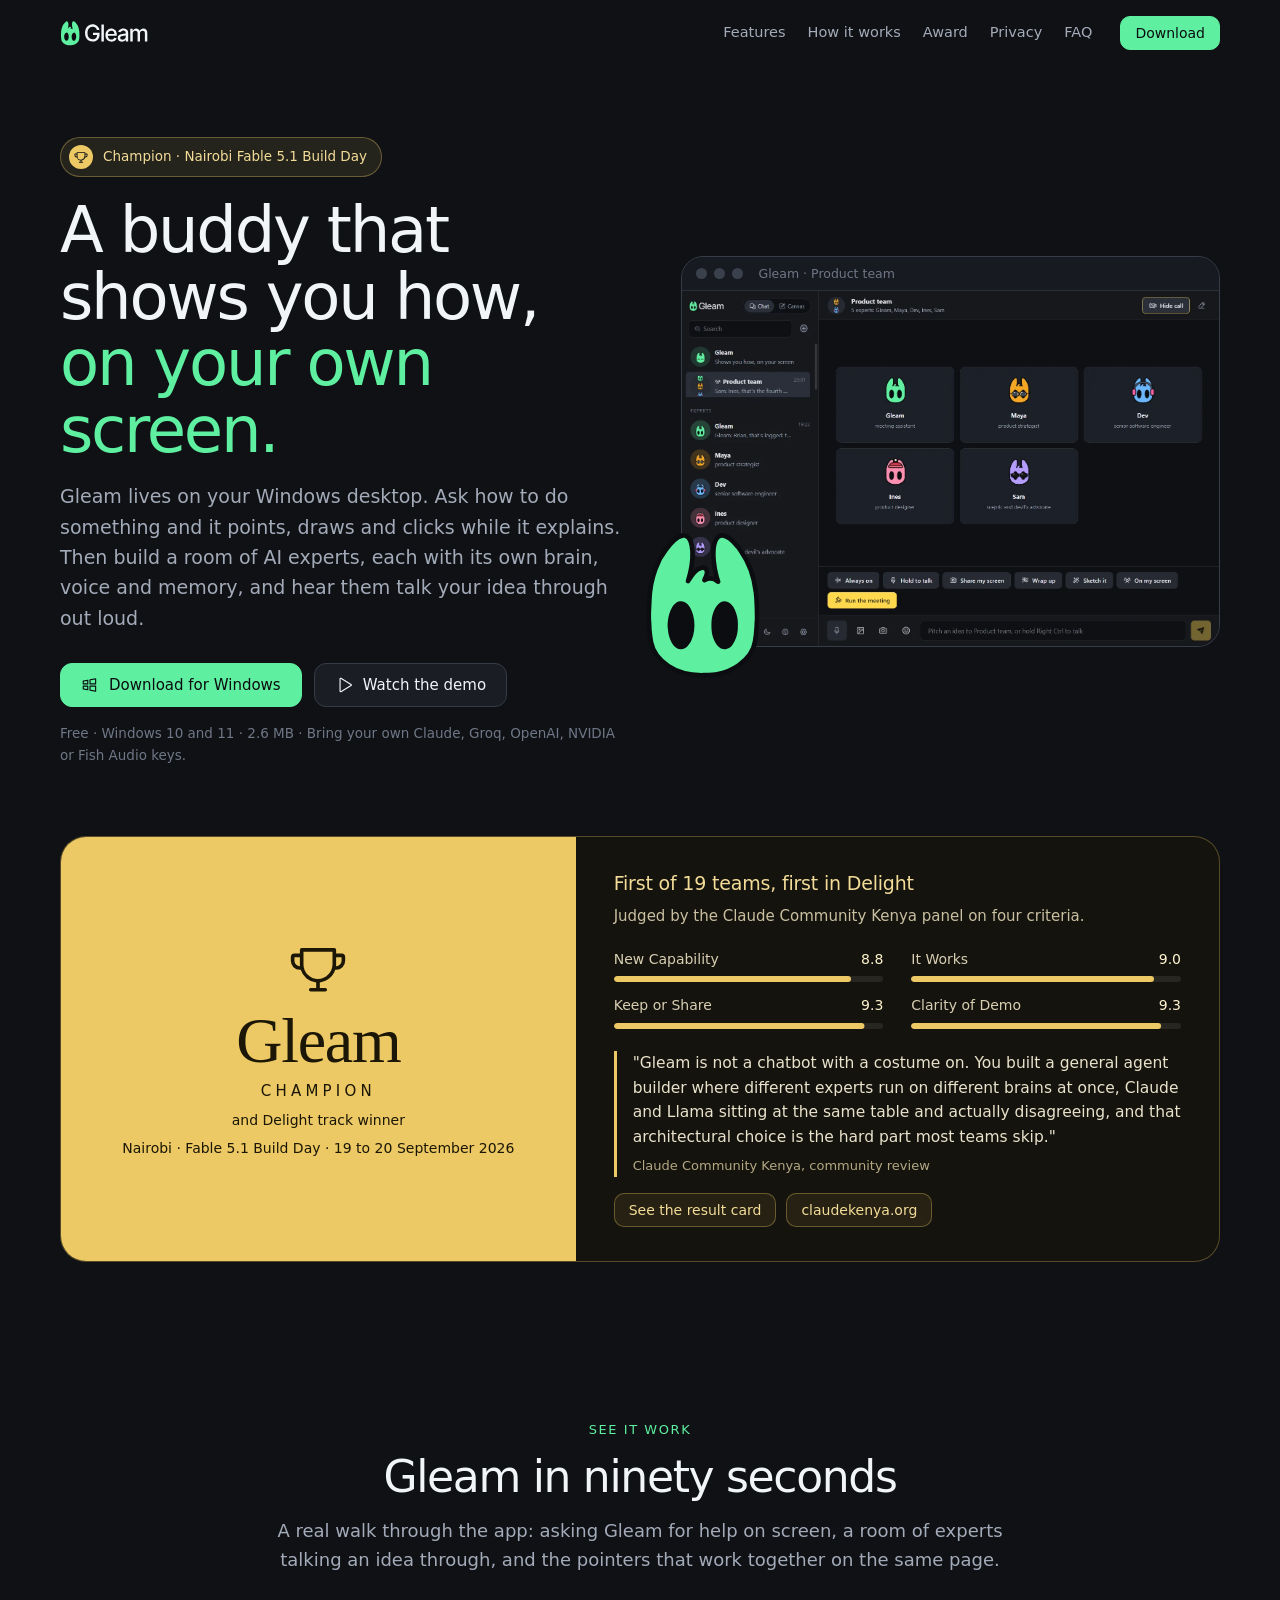
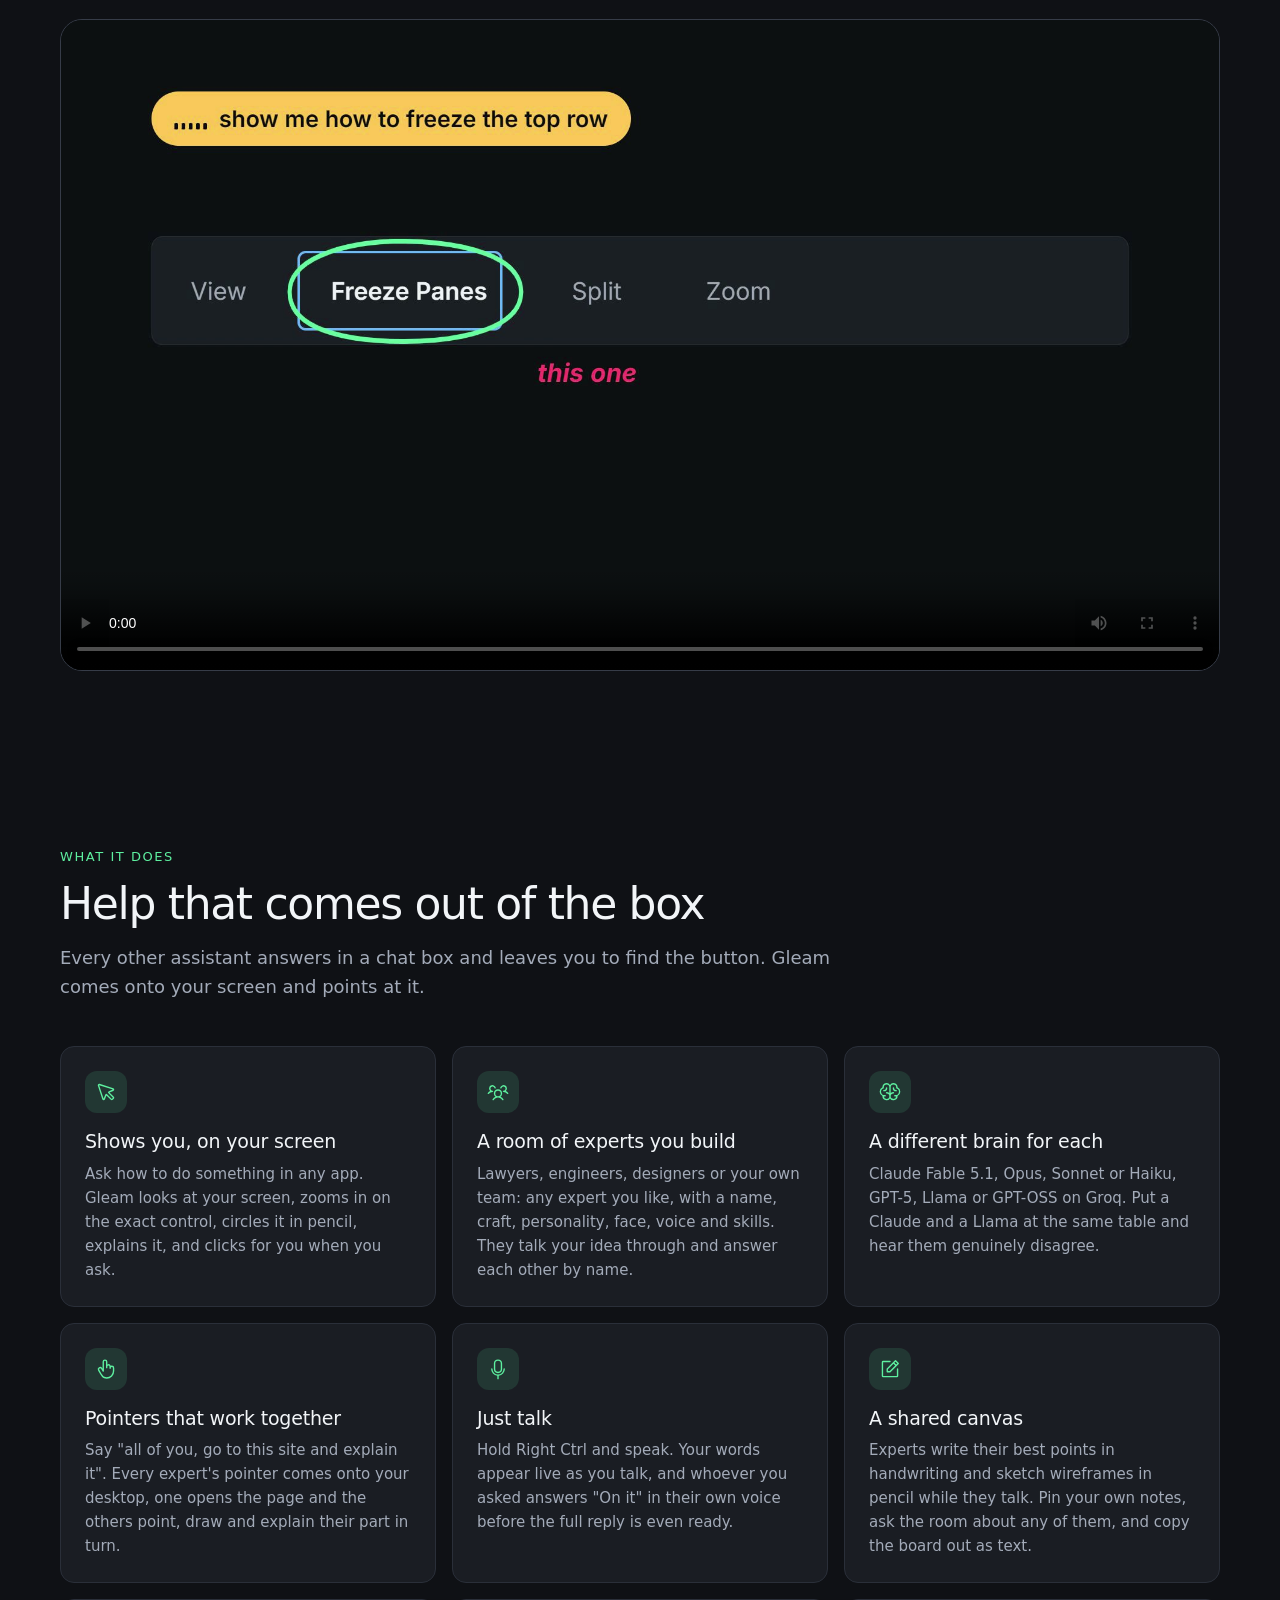
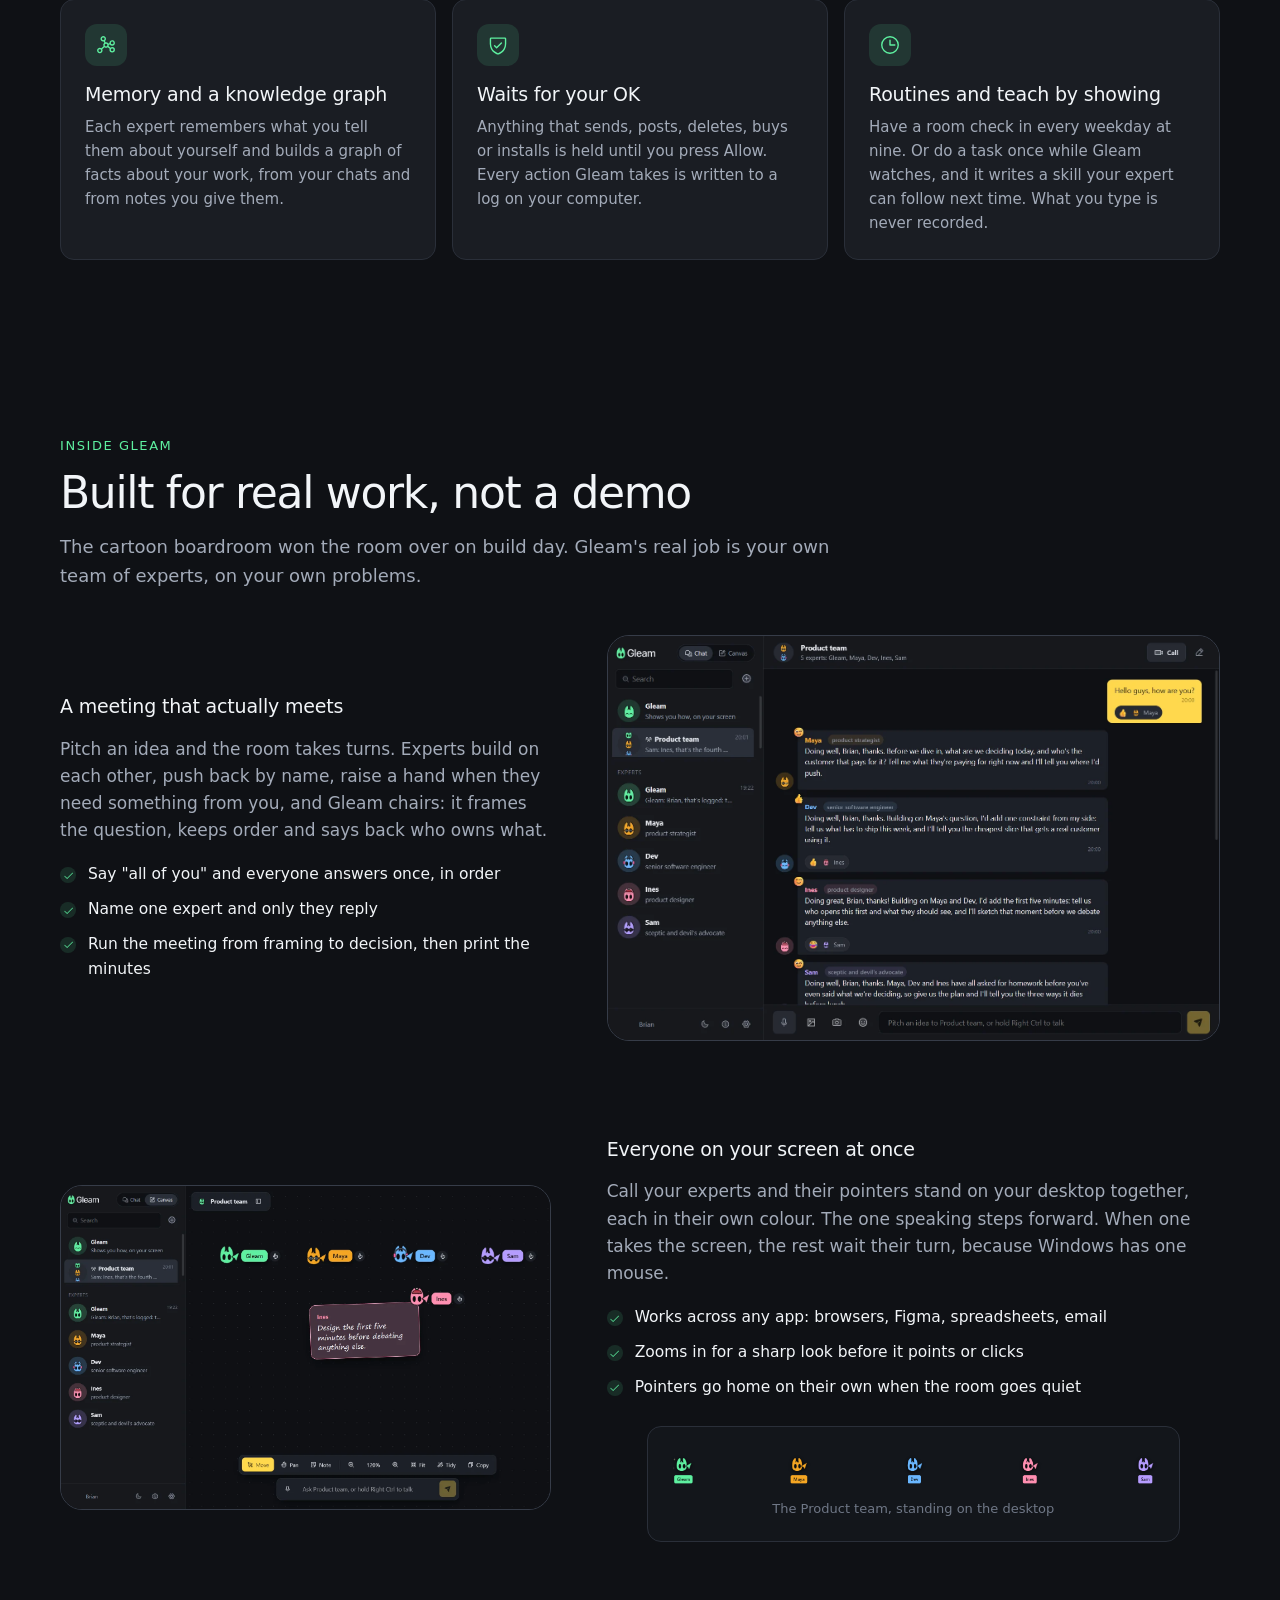
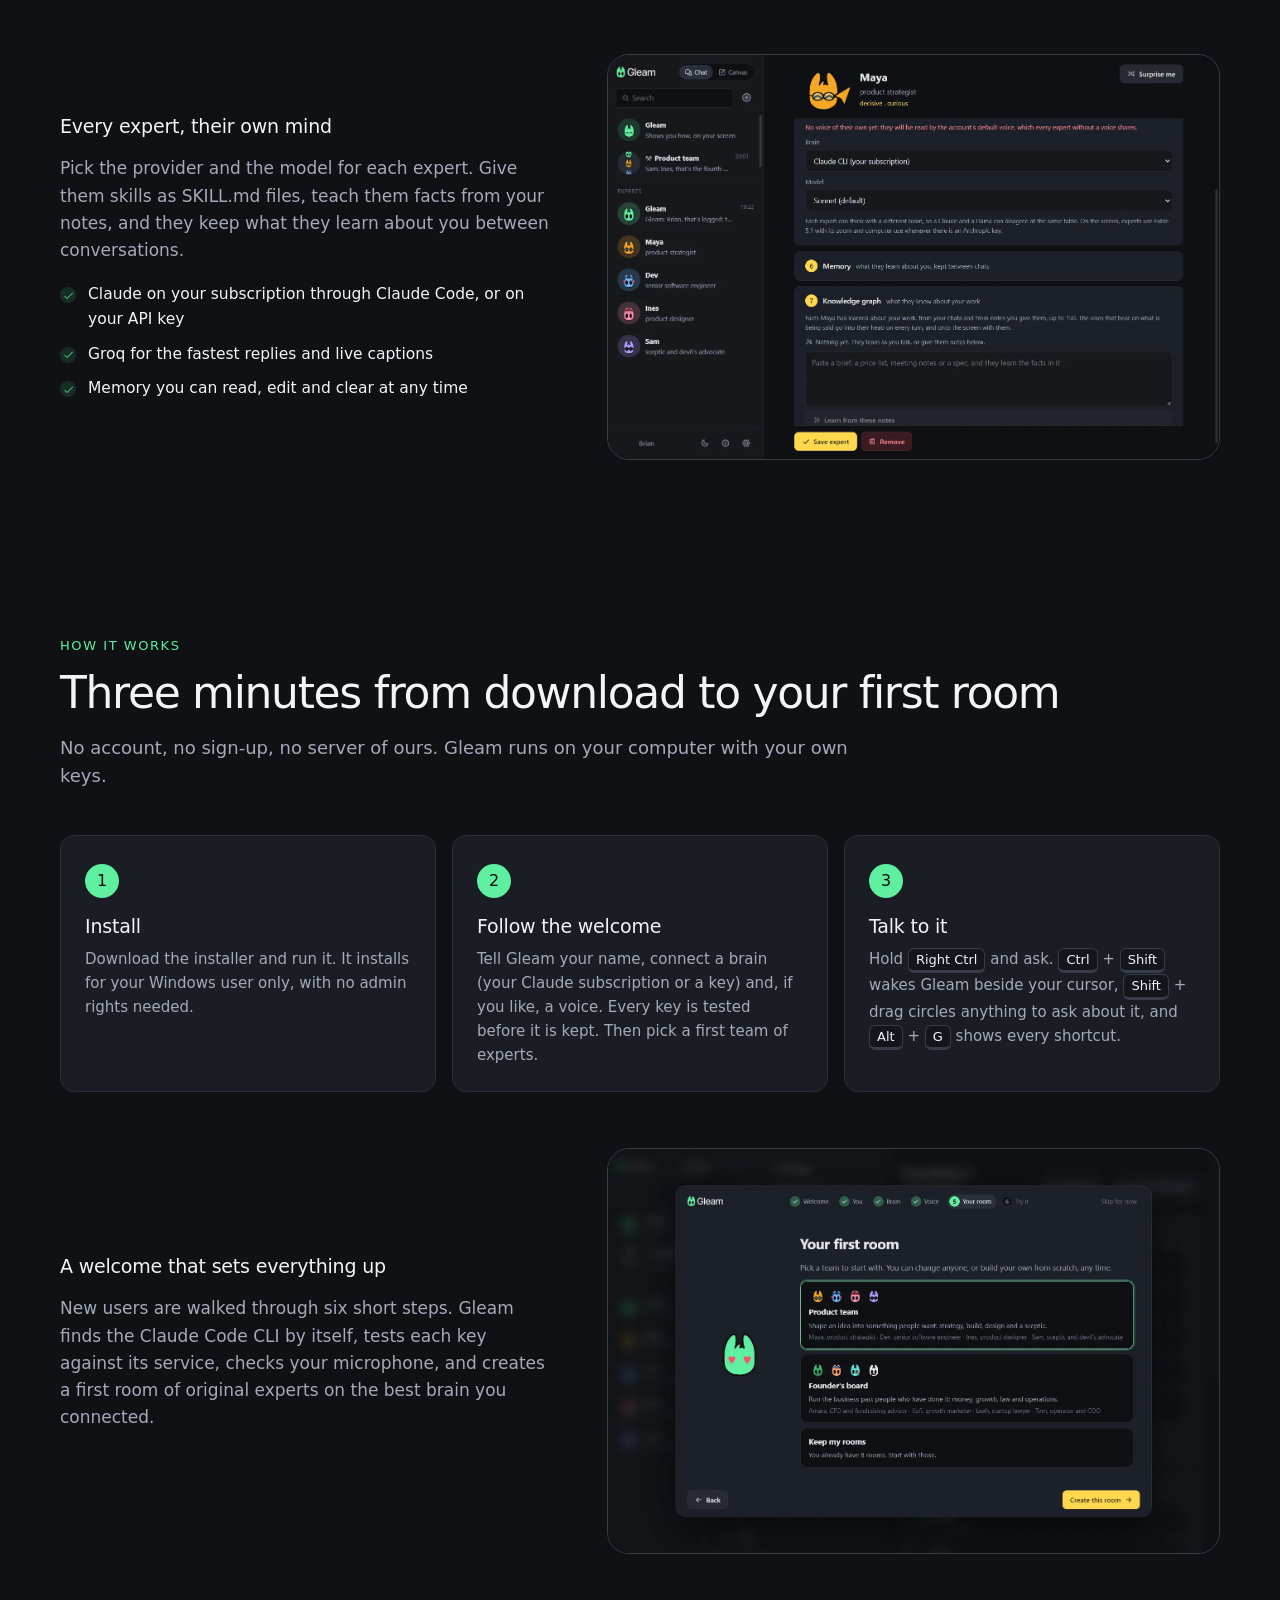
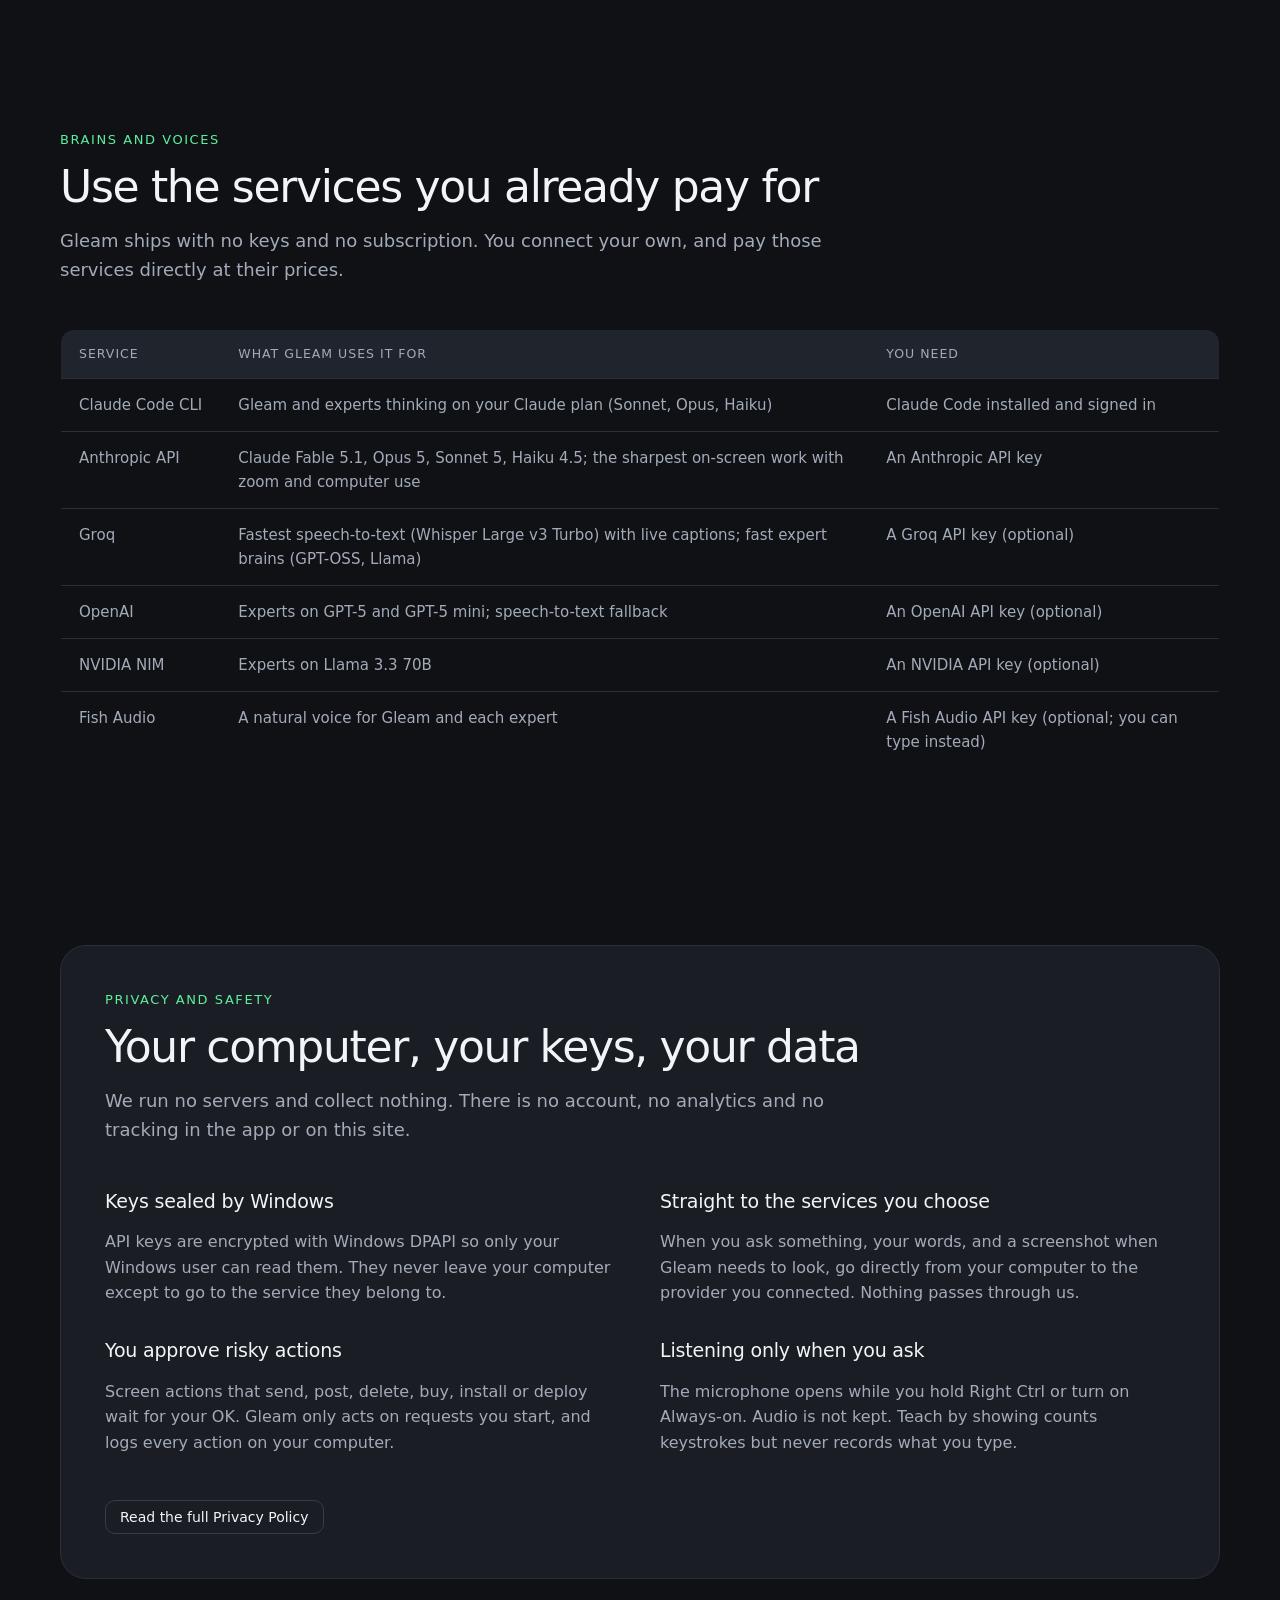
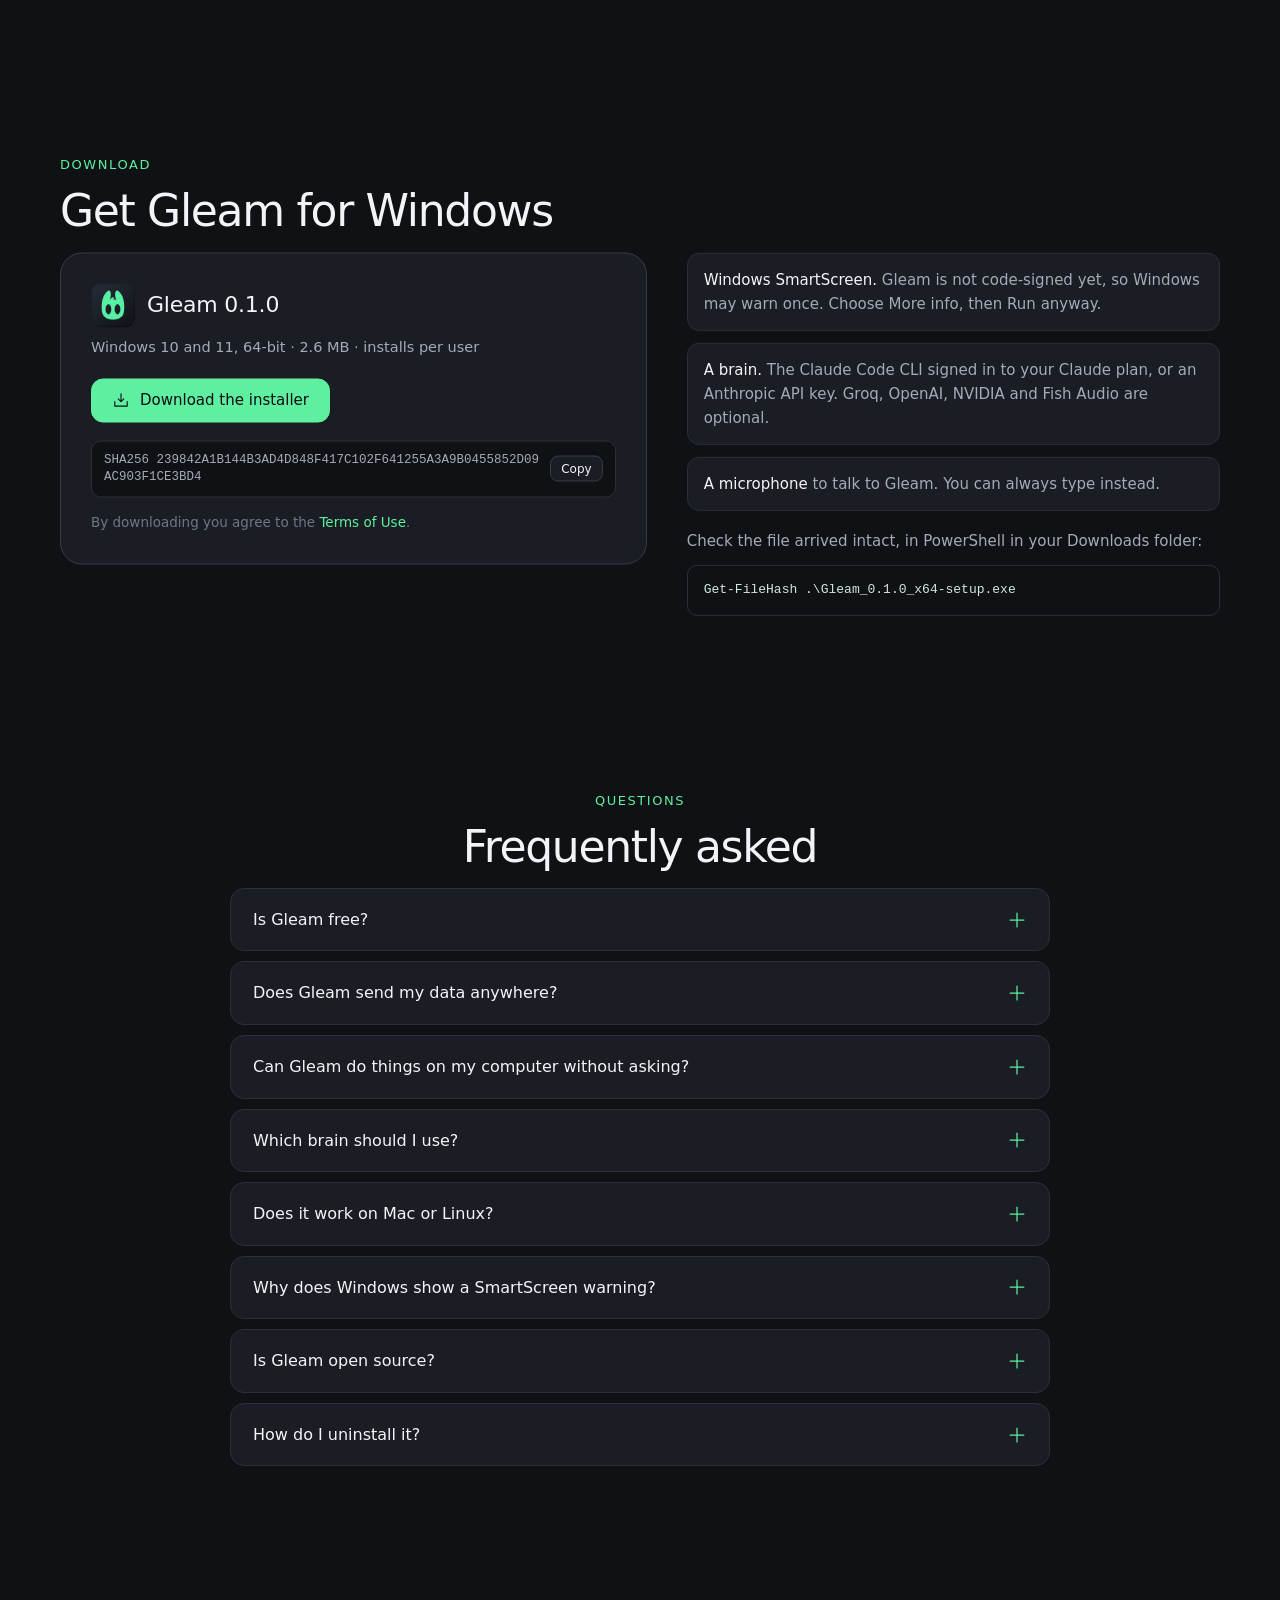
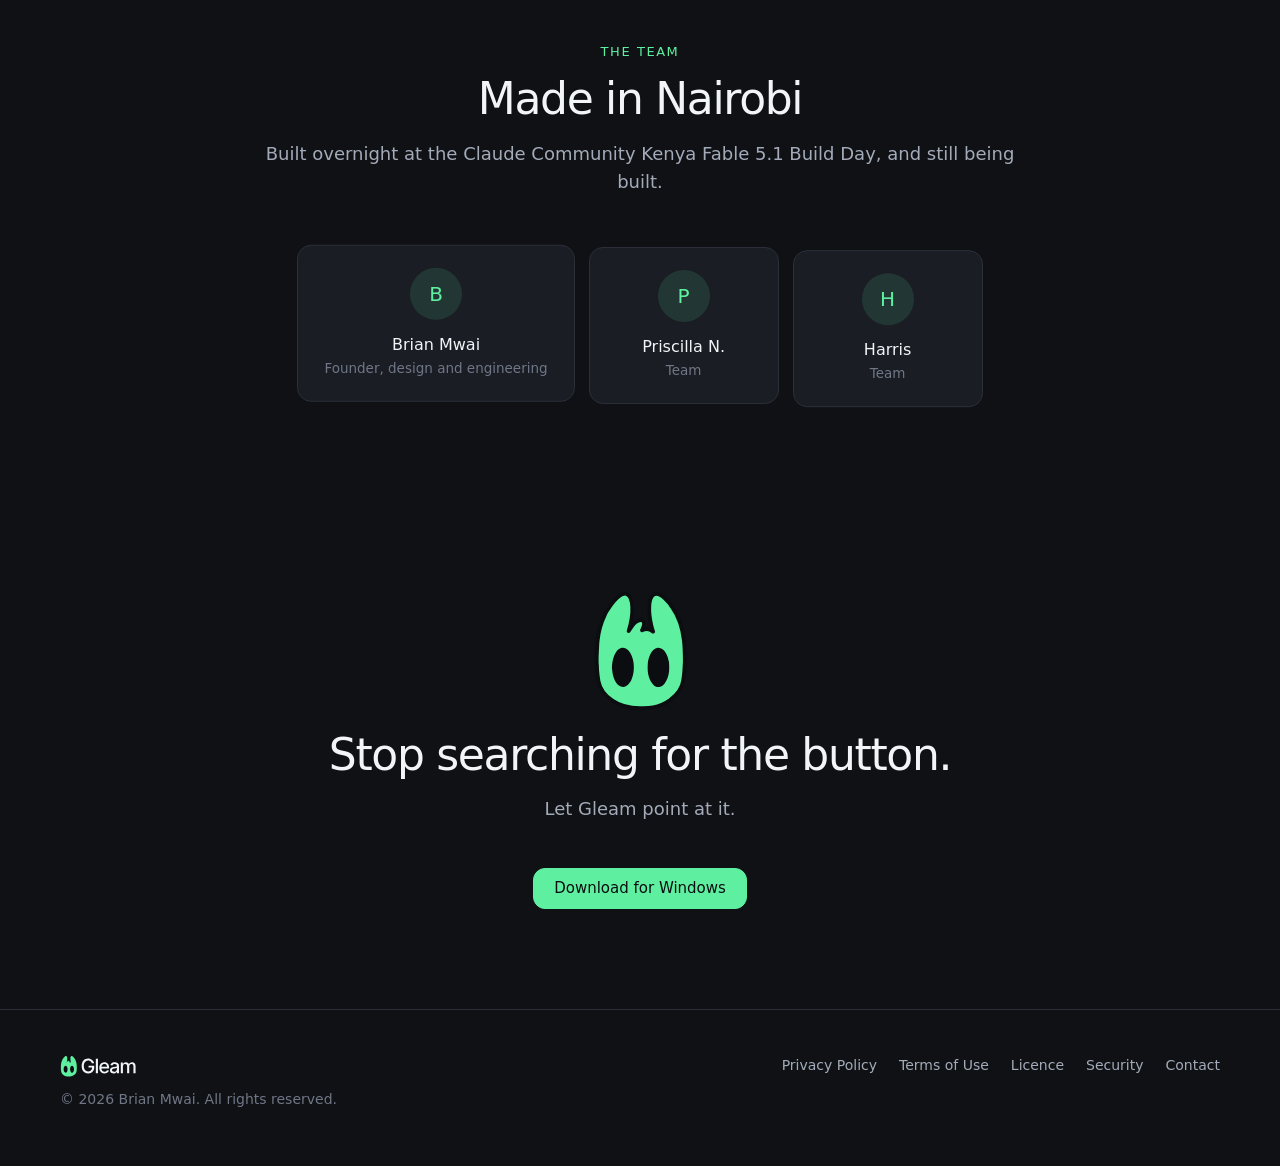
==== commit 12acf4ca: "Motion springs for page reveals, score bars, button presses and the Gleam cursor" ====
--- a/gleam/index.html
+++ b/gleam/index.html
@@ -23,7 +23,8 @@
   <meta name="twitter:title" content="Gleam: a buddy that shows you how, on your own screen">
   <meta name="twitter:description" content="Claude Fable 5.1 zooms into your real screen, circles the exact button and clicks it for you. Plus a room of AI experts you build. Champion, 1st of 19, Claude Community Kenya Build Day.">
   <meta name="twitter:image" content="https://brn-mwai.github.io/gleam/assets/og.png?v=2">
-  <link rel="stylesheet" href="assets/site.css?v=5">
+  <script>document.documentElement.classList.add("m");setTimeout(function(){if(!window.__gleamMotion)document.documentElement.classList.remove("m")},3000)</script>
+  <link rel="stylesheet" href="assets/site.css?v=6">
   <script type="application/ld+json">
   {
     "@context": "https://schema.org",
@@ -407,7 +408,8 @@
     </div>
   </footer>
 
-  <script src="assets/site.js?v=2" defer></script>
-  <script src="assets/cursor.js?v=2" defer></script>
+  <script src="assets/motion.js?v=13.4.0" defer></script>
+  <script src="assets/site.js?v=3" defer></script>
+  <script src="assets/cursor.js?v=3" defer></script>
 </body>
 </html>
--- a/gleam/assets/site.css
+++ b/gleam/assets/site.css
@@ -198,9 +198,8 @@
 .updated { color: var(--faint); font-size: 14px; }
 .note { padding: 16px 18px; border-radius: 12px; border: 1px solid var(--line); background: var(--panel); color: var(--muted); }
 
-@media (prefers-reduced-motion: reduce) {
-  html { scroll-behavior: auto; }
-}
+.m .reveal, .m .hero-grid > div:first-child > *, .m .hero-mascot { opacity: 0; }
+.m .bar i { transform: scaleX(0); transform-origin: left center; }
 
 /* Responsive */
 @media (max-width: 980px) {
@@ -227,13 +226,6 @@
 .has-gleam-cursor, .has-gleam-cursor * { cursor: none !important; }
 .gleam-cursor { position: fixed; left: 0; top: 0; z-index: 1000; pointer-events: none; opacity: 0; transition: opacity 140ms; will-change: transform; }
 .gleam-cursor.is-on { opacity: 1; }
-.gleam-cursor svg { display: block; width: 46px; height: auto; overflow: visible; transform: translate(-98.1%, -46.2%); transform-origin: 98.1% 46.2%; rotate: var(--tilt, 0deg); scale: 1; transition: rotate 220ms cubic-bezier(0.2, 0, 0, 1), scale 160ms cubic-bezier(0.2, 0, 0, 1); }
-.gleam-cursor .gc-body { transition: translate 180ms cubic-bezier(0.2, 0, 0, 1); }
-.gleam-cursor .gc-eyes { translate: var(--look, 0px) 0; transition: translate 200ms cubic-bezier(0.2, 0, 0, 1); }
-.gleam-cursor .gc-eye { transform-box: fill-box; transform-origin: 50% 50%; transition: scale 70ms ease-out; }
-.gleam-cursor.is-blinking .gc-eye { scale: 1 0.1; }
-.gleam-cursor.is-pointing .gc-eyes { translate: 14px -10px; }
-.gleam-cursor.is-pointing svg { scale: 1.14; }
-.gleam-cursor.is-pointing .gc-body { translate: -34px 26px; }
-.gleam-cursor.is-pressed svg { scale: 0.9; }
-@media (prefers-reduced-motion: reduce) { .gleam-cursor svg, .gleam-cursor .gc-body, .gleam-cursor .gc-eyes { transition: none; } }
+.gc-pose { position: absolute; left: -45.13px; top: -17.89px; width: 46px; transform-origin: 45.13px 17.89px; }
+.gc-pose svg { display: block; width: 46px; height: auto; overflow: visible; }
+.gc-eye { transform-box: fill-box; transform-origin: 50% 50%; }
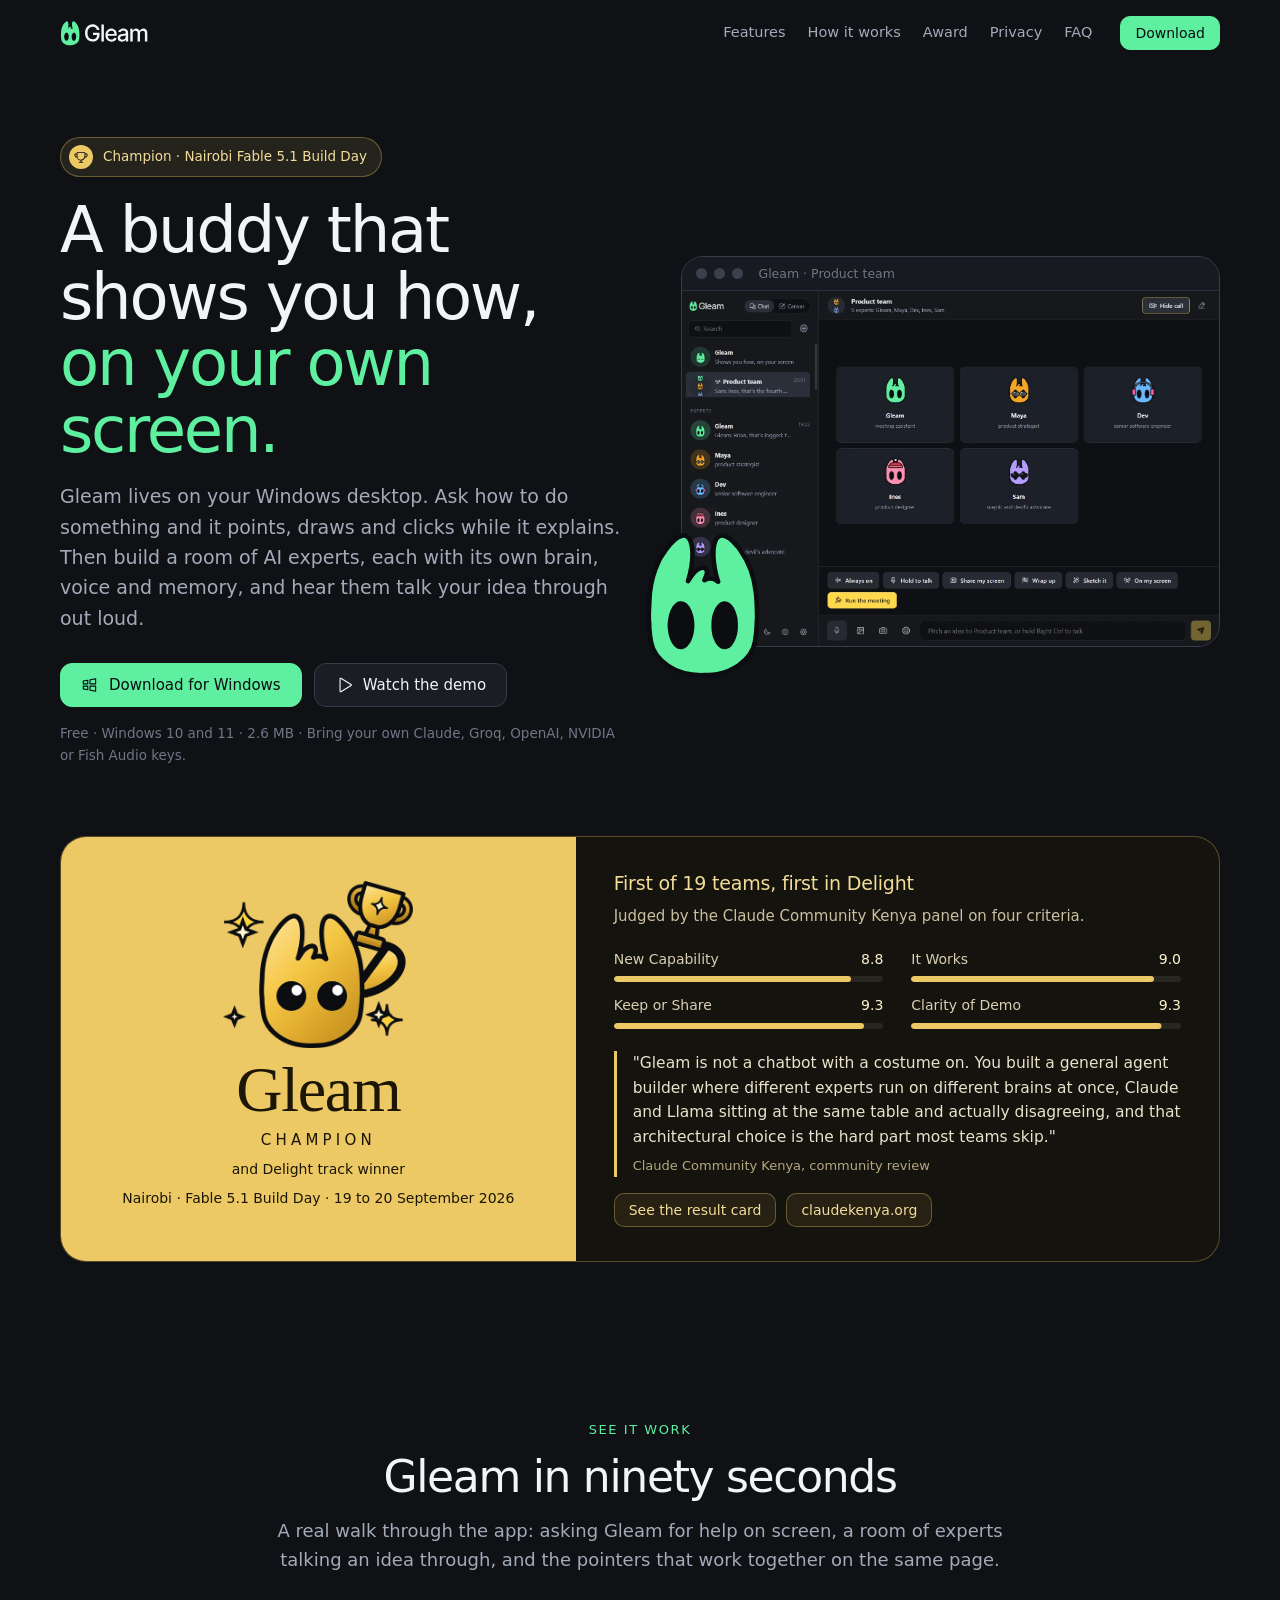
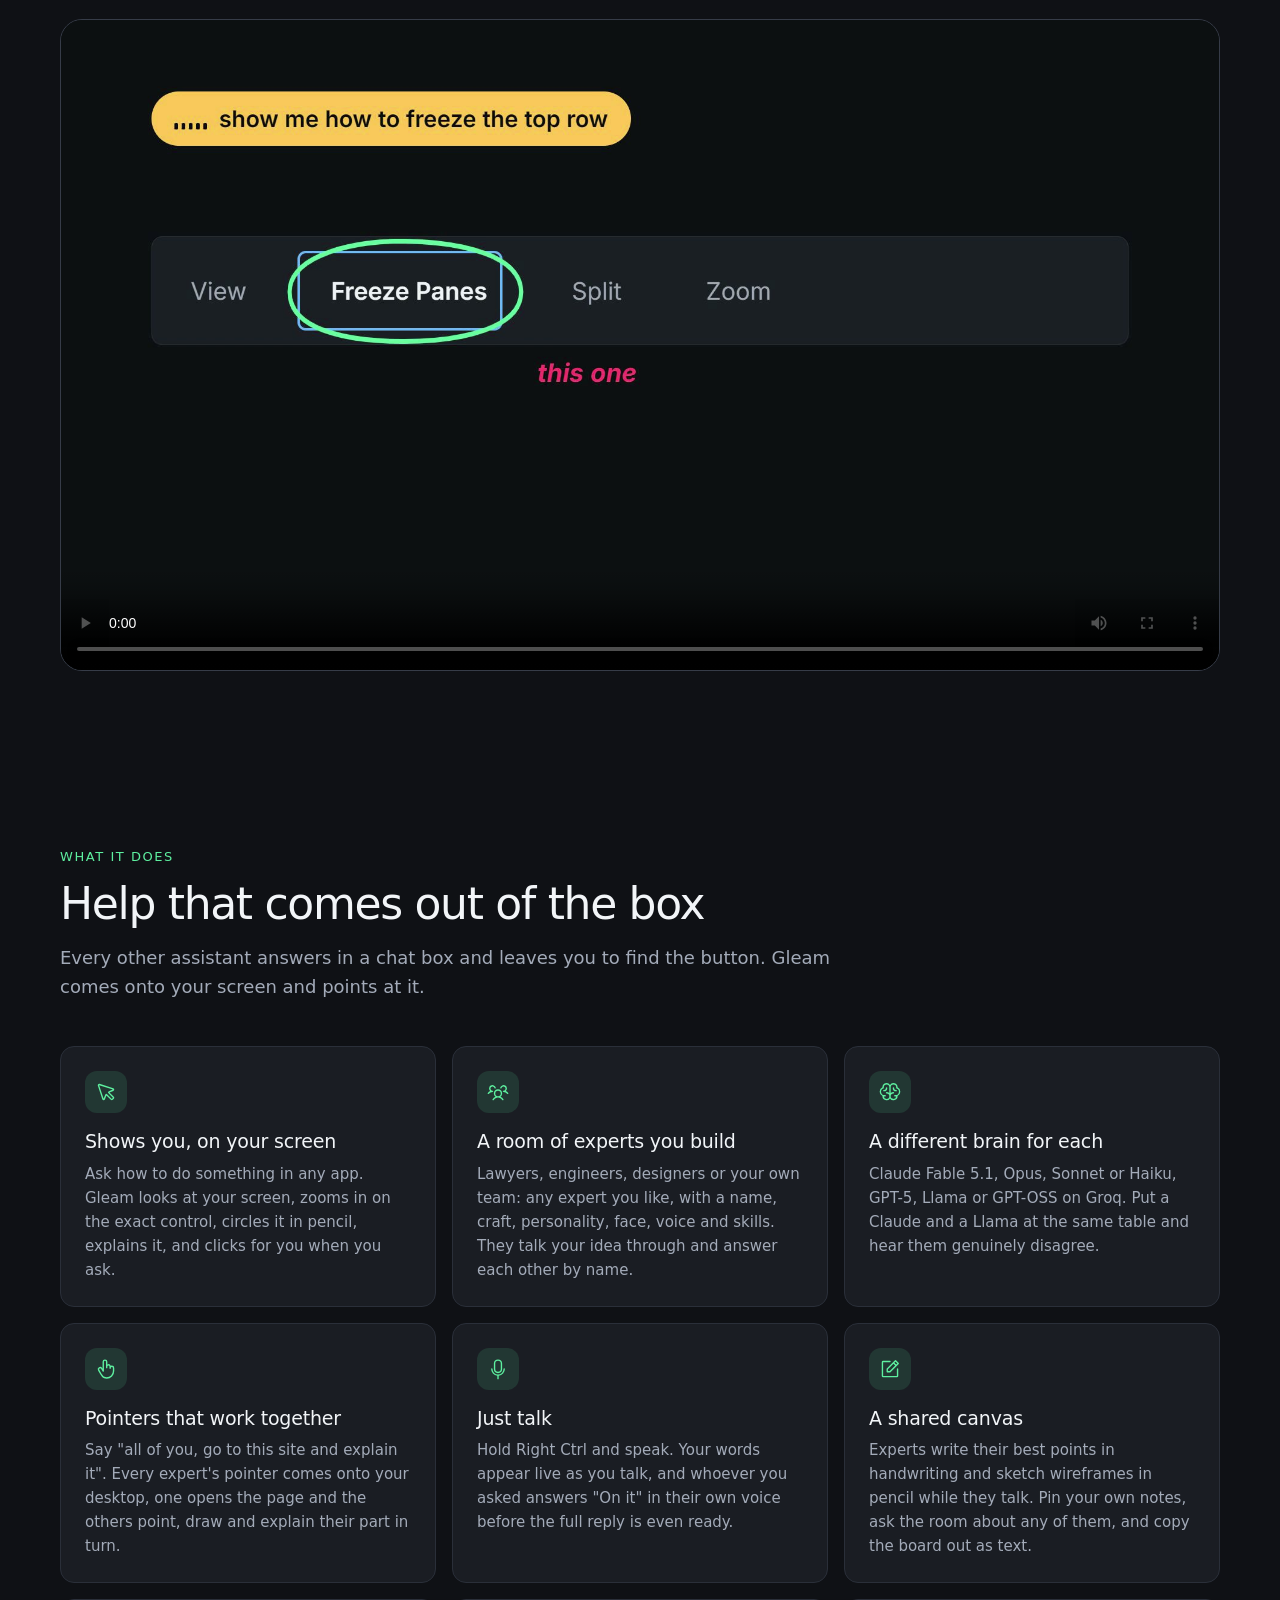
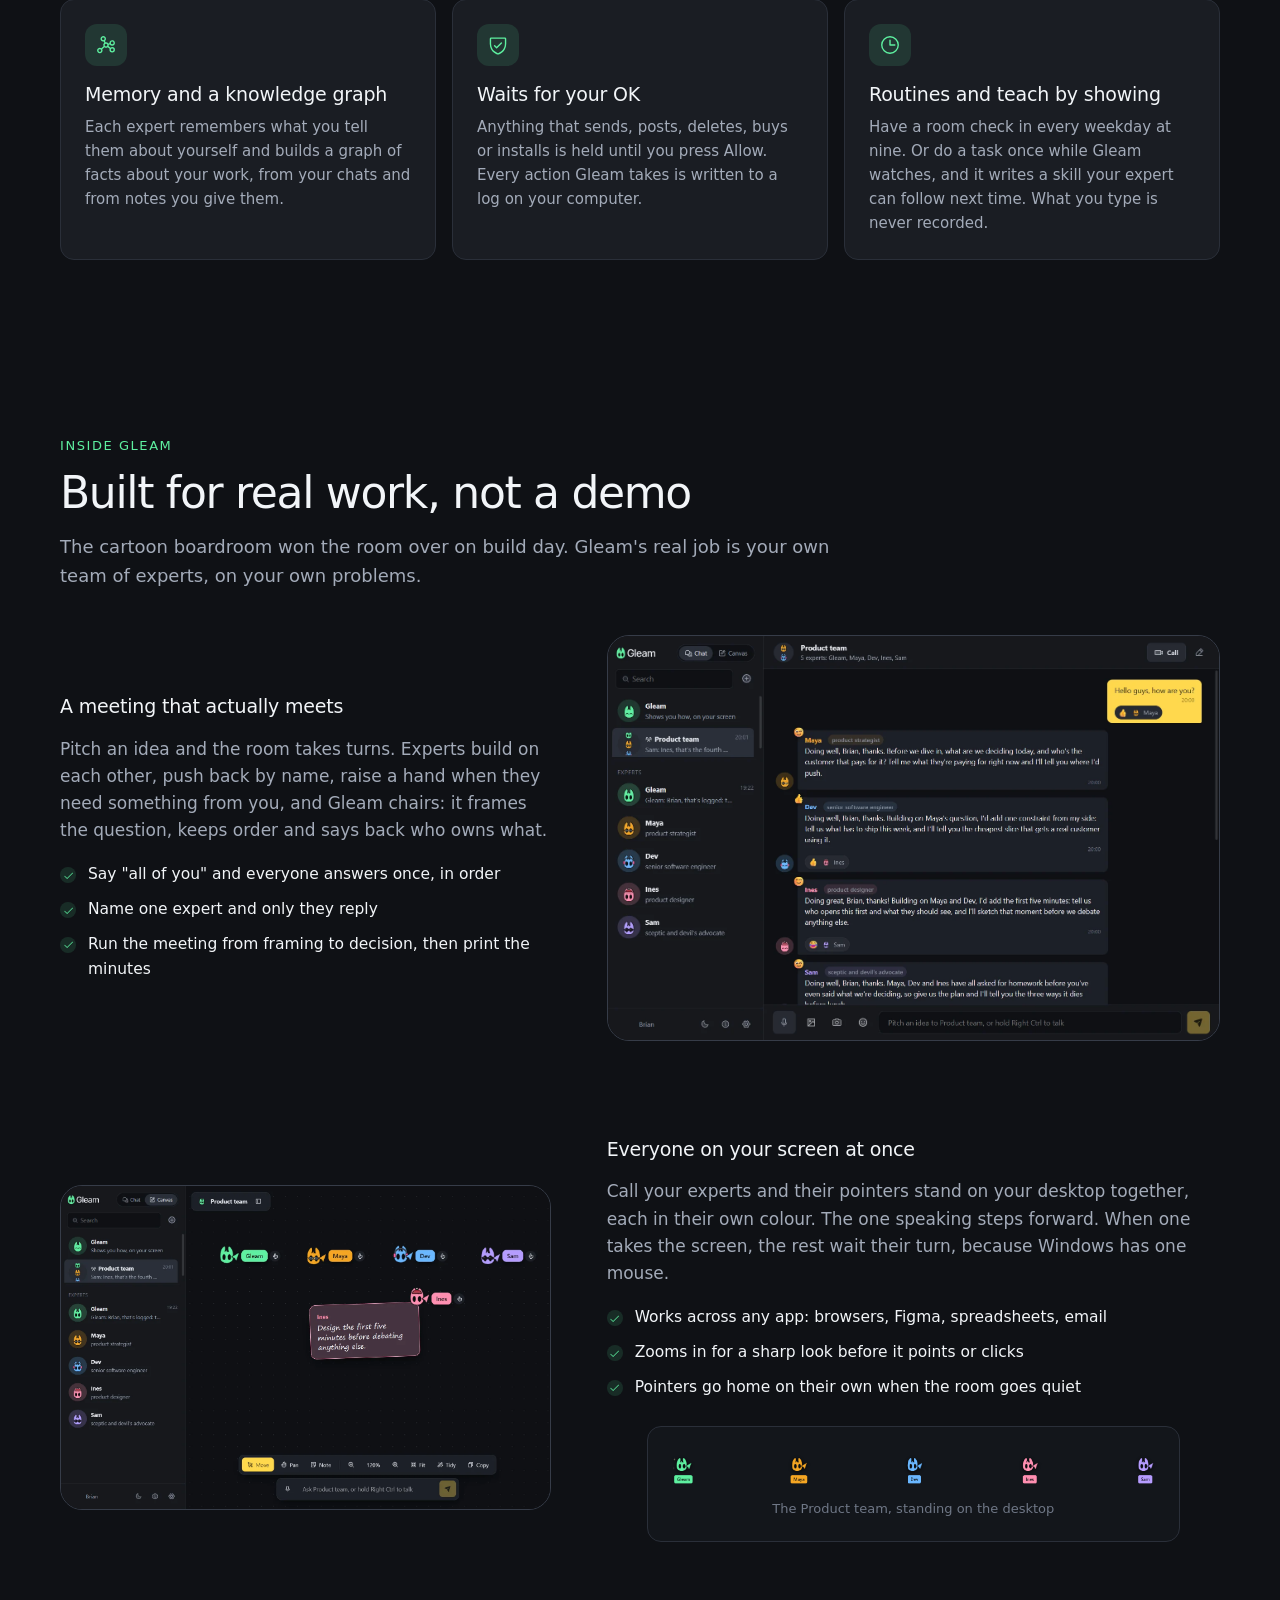
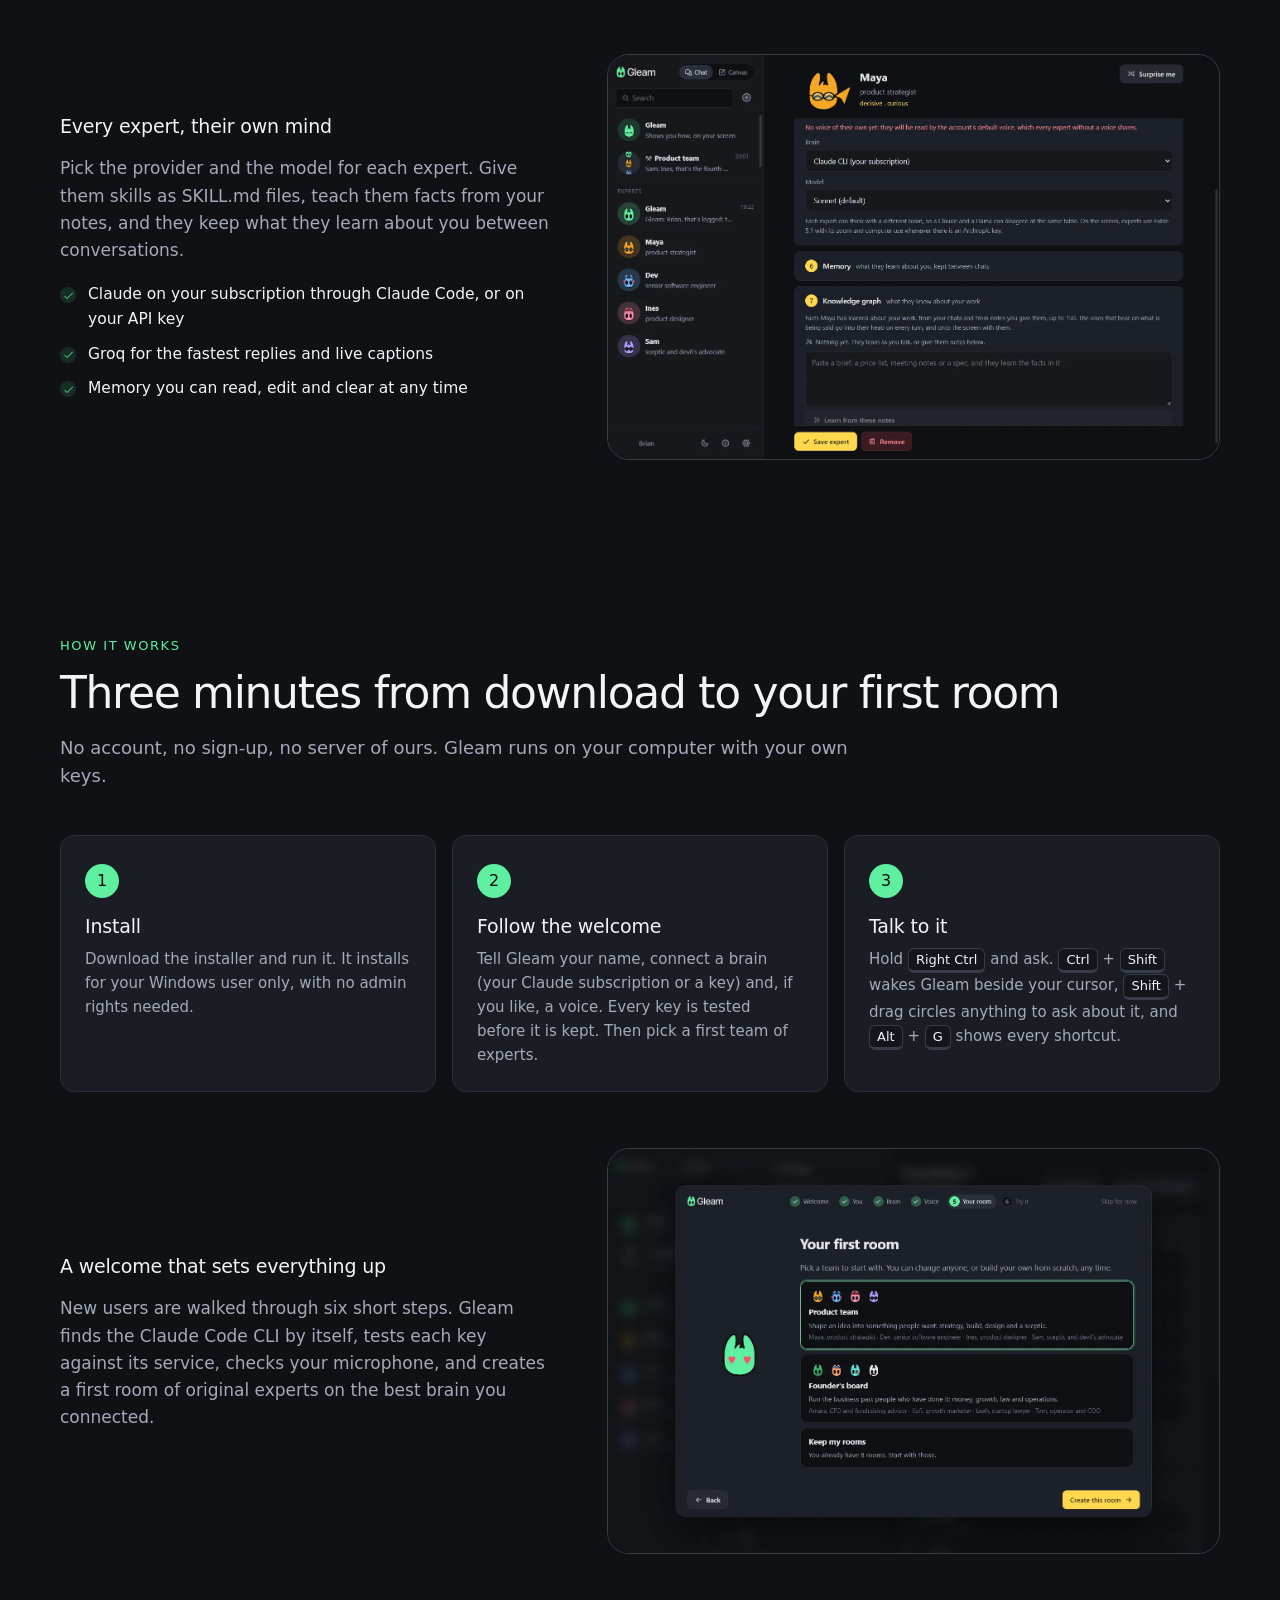
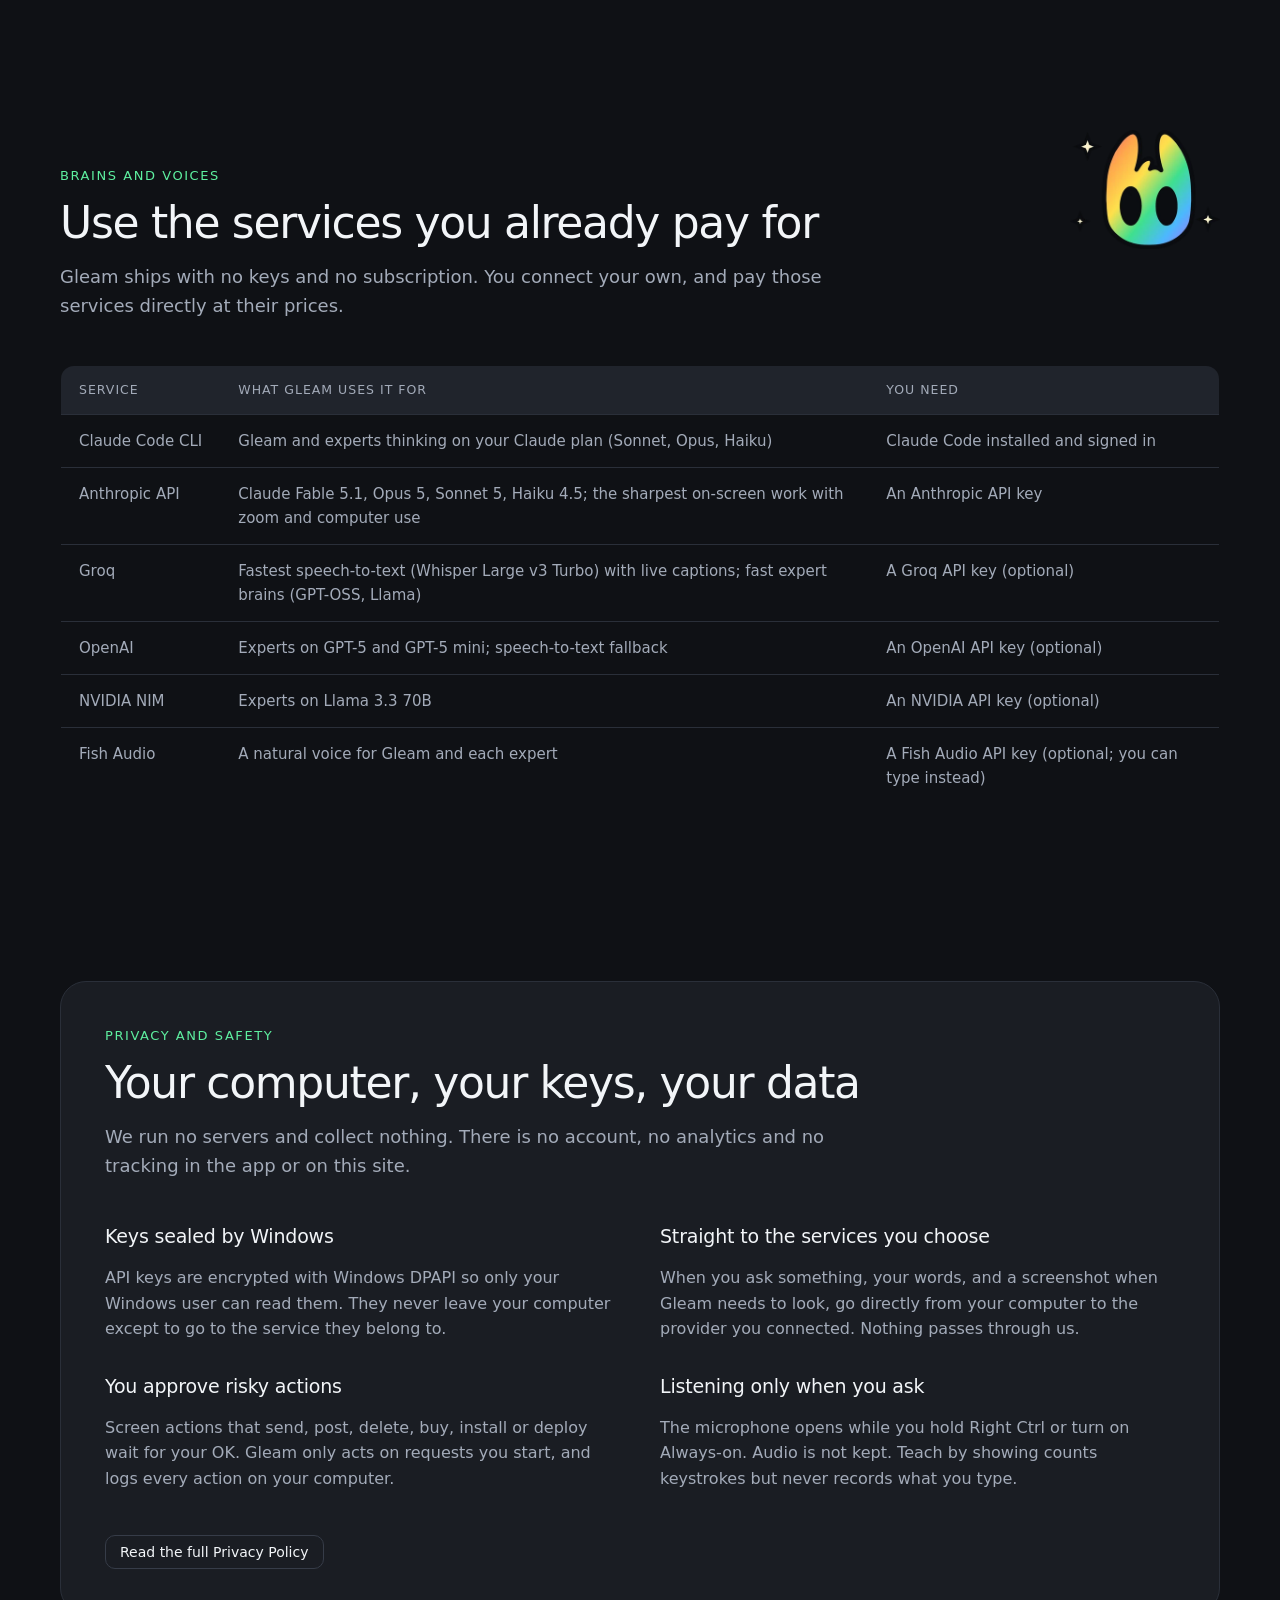
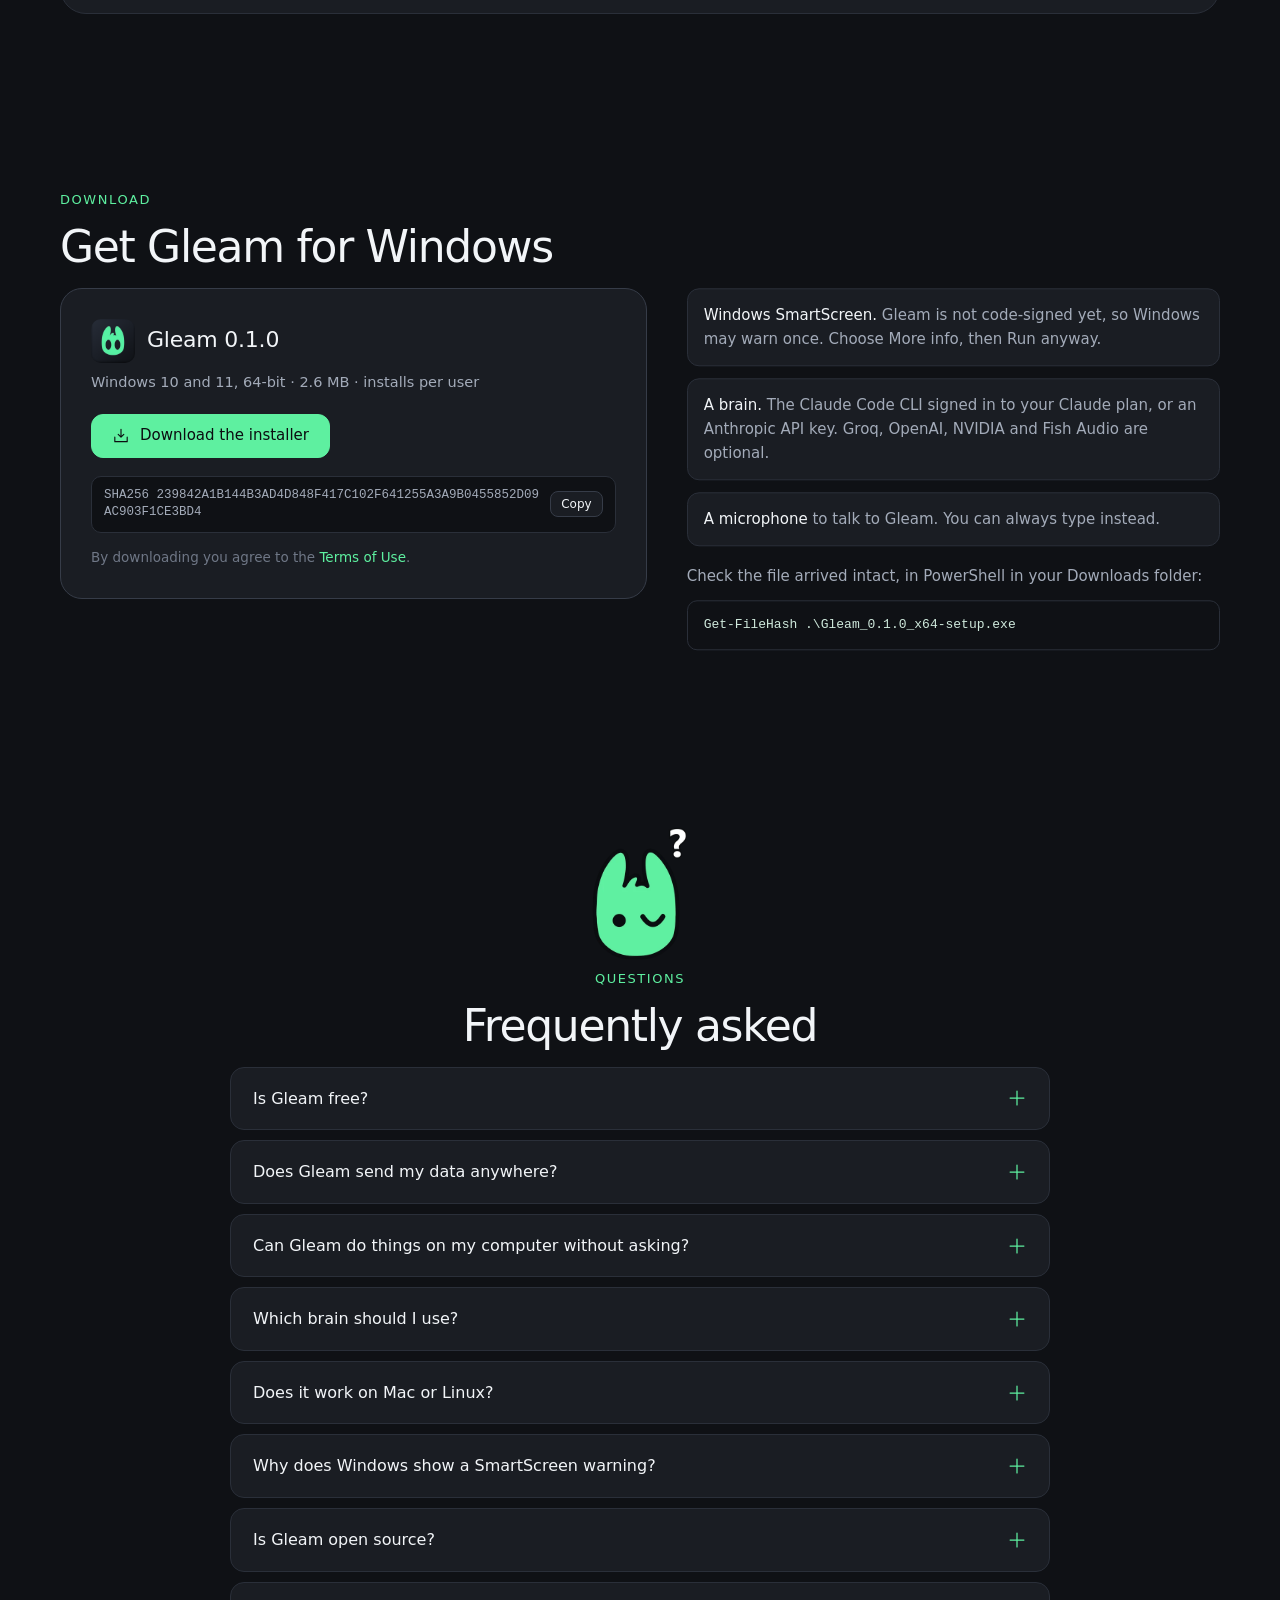
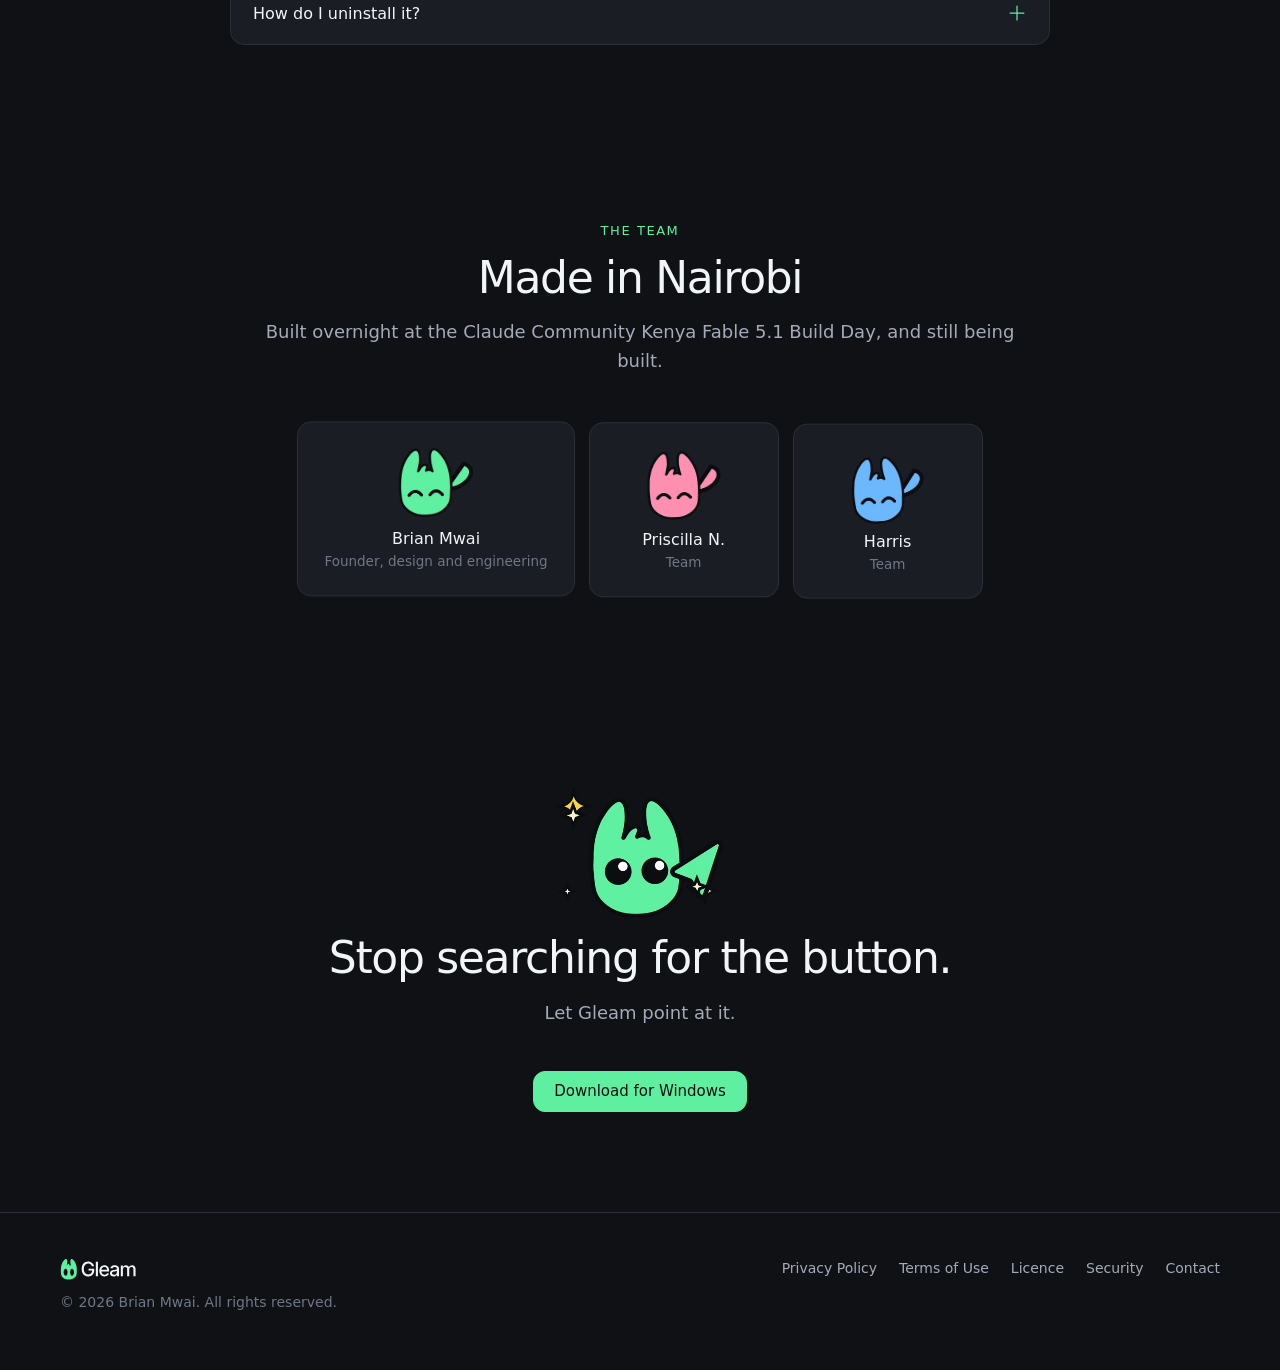
==== commit 8e387e21: "Mascots across the site: gold trophy on the award, rainbow thinking, confused FAQ, team, pointing CT" ====
--- a/gleam/index.html
+++ b/gleam/index.html
@@ -24,7 +24,7 @@
   <meta name="twitter:description" content="Claude Fable 5.1 zooms into your real screen, circles the exact button and clicks it for you. Plus a room of AI experts you build. Champion, 1st of 19, Claude Community Kenya Build Day.">
   <meta name="twitter:image" content="https://brn-mwai.github.io/gleam/assets/og.png?v=2">
   <script>document.documentElement.classList.add("m");setTimeout(function(){if(!window.__gleamMotion)document.documentElement.classList.remove("m")},3000)</script>
-  <link rel="stylesheet" href="assets/site.css?v=6">
+  <link rel="stylesheet" href="assets/site.css?v=7">
   <script type="application/ld+json">
   {
     "@context": "https://schema.org",
@@ -97,7 +97,7 @@
       <div class="wrap">
         <div class="award-card reveal">
           <div class="award-gold">
-            <svg class="trophy" viewBox="0 0 256 256" aria-hidden="true"><path d="M232,64H208V48a8,8,0,0,0-8-8H56a8,8,0,0,0-8,8V64H24A16,16,0,0,0,8,80V96a40,40,0,0,0,40,40h3.65A80.13,80.13,0,0,0,120,191.61V216H96a8,8,0,0,0,0,16h64a8,8,0,0,0,0-16H136V191.58c31.94-3.23,58.44-25.64,68.08-55.58H208a40,40,0,0,0,40-40V80A16,16,0,0,0,232,64ZM48,120A24,24,0,0,1,24,96V80H48v32q0,4,.39,8Zm144-8.9c0,35.52-29,64.64-64,64.9a64,64,0,0,1-64-64V56H192ZM232,96a24,24,0,0,1-24,24h-.5a81.81,81.81,0,0,0,.5-8.9V80h24Z" fill="currentColor"/></svg>
+            <img class="award-mascot" src="assets/mascots/gold-trophy.webp" alt="Gleam in gold, holding up the Champion trophy" width="420" height="369" loading="lazy">
             <b>Gleam</b>
             <strong>CHAMPION</strong>
             <span>and Delight track winner</span>
@@ -276,8 +276,13 @@
 
     <section aria-labelledby="brains-title">
       <div class="wrap">
-        <p class="kicker">Brains and voices</p>
-        <h2 id="brains-title">Use the services you already pay for</h2>
+        <div class="head-with-mascot">
+          <div>
+            <p class="kicker">Brains and voices</p>
+            <h2 id="brains-title">Use the services you already pay for</h2>
+          </div>
+          <img class="section-mascot" src="assets/mascots/rainbow-thinking.webp" alt="" width="320" height="254" loading="lazy">
+        </div>
         <p class="section-lead">Gleam ships with no keys and no subscription. You connect your own, and pay those services directly at their prices.</p>
         <div class="table-scroll reveal">
           <table class="brains">
@@ -354,6 +359,7 @@
 
     <section id="faq" aria-labelledby="faq-title">
       <div class="wrap">
+        <img class="faq-mascot" src="assets/mascots/confused.webp" alt="" width="260" height="360" loading="lazy">
         <p class="kicker center">Questions</p>
         <h2 id="faq-title" class="center">Frequently asked</h2>
         <div class="faq">
@@ -375,16 +381,16 @@
         <h2 id="team-title">Made in Nairobi</h2>
         <p class="section-lead">Built overnight at the Claude Community Kenya Fable 5.1 Build Day, and still being built.</p>
         <div class="team">
-          <div class="person reveal"><i>B</i><b>Brian Mwai</b><span>Founder, design and engineering</span></div>
-          <div class="person reveal"><i>P</i><b>Priscilla N.</b><span>Team</span></div>
-          <div class="person reveal"><i>H</i><b>Harris</b><span>Team</span></div>
+          <div class="person reveal"><img src="assets/mascots/team-mint.webp" alt="" width="180" height="165" loading="lazy"><b>Brian Mwai</b><span>Founder, design and engineering</span></div>
+          <div class="person reveal"><img src="assets/mascots/team-pink.webp" alt="" width="180" height="165" loading="lazy"><b>Priscilla N.</b><span>Team</span></div>
+          <div class="person reveal"><img src="assets/mascots/team-blue.webp" alt="" width="180" height="165" loading="lazy"><b>Harris</b><span>Team</span></div>
         </div>
       </div>
     </section>
 
     <section class="final">
       <div class="wrap">
-        <img src="assets/mascot.svg" alt="" width="96" height="126">
+        <img class="final-mascot" src="assets/mascots/pointing.webp" alt="" width="320" height="251" loading="lazy">
         <h2>Stop searching for the button.</h2>
         <p class="section-lead" style="margin-inline:auto">Let Gleam point at it.</p>
         <a class="btn btn-primary" href="#download">Download for Windows</a>
@@ -409,7 +415,7 @@
   </footer>
 
   <script src="assets/motion.js?v=13.4.0" defer></script>
-  <script src="assets/site.js?v=3" defer></script>
+  <script src="assets/site.js?v=4" defer></script>
   <script src="assets/cursor.js?v=3" defer></script>
 </body>
 </html>
--- a/gleam/assets/site.css
+++ b/gleam/assets/site.css
@@ -85,7 +85,7 @@
 .award { padding: 30px 0 70px; }
 .award-card { display: grid; grid-template-columns: 1fr 1.25fr; border-radius: 26px; overflow: hidden; border: 1px solid rgba(236, 201, 100, 0.3); background: #15130d; }
 .award-gold { position: relative; display: grid; place-content: center; gap: 6px; padding: 44px 32px; text-align: center; color: #1b1606; background: var(--gold-2); }
-.award-gold .trophy { width: 58px; height: 58px; margin: 0 auto 6px; }
+.award-mascot { width: 190px; height: auto; margin: -8px auto 4px; }
 .award-gold b { font: 500 clamp(44px, 5vw, 64px)/1 Georgia, "Times New Roman", serif; letter-spacing: -0.02em; }
 .award-gold strong { font-size: 15px; letter-spacing: 0.28em; }
 .award-gold span { font-size: 14px; font-weight: 500; }
@@ -177,7 +177,7 @@
 
 /* Final CTA */
 .final { padding: 100px 0; text-align: center; }
-.final img { width: 96px; margin: 0 auto 18px; }
+.final .final-mascot { width: 170px; height: auto; margin: 0 auto 18px; }
 
 /* Footer */
 footer { padding: 44px 0 56px; border-top: 1px solid var(--line); color: var(--faint); font-size: 14px; }
@@ -198,7 +198,7 @@
 .updated { color: var(--faint); font-size: 14px; }
 .note { padding: 16px 18px; border-radius: 12px; border: 1px solid var(--line); background: var(--panel); color: var(--muted); }
 
-.m .reveal, .m .hero-grid > div:first-child > *, .m .hero-mascot { opacity: 0; }
+.m .reveal, .m .hero-grid > div:first-child > *, .m .hero-mascot, .m .award-mascot, .m .section-mascot, .m .faq-mascot, .m .final-mascot, .m .person img { opacity: 0; }
 .m .bar i { transform: scaleX(0); transform-origin: left center; }
 
 /* Responsive */
@@ -229,3 +229,9 @@
 .gc-pose { position: absolute; left: -45.13px; top: -17.89px; width: 46px; transform-origin: 45.13px 17.89px; }
 .gc-pose svg { display: block; width: 46px; height: auto; overflow: visible; }
 .gc-eye { transform-box: fill-box; transform-origin: 50% 50%; }
+
+.head-with-mascot { display: flex; align-items: flex-end; justify-content: space-between; gap: 24px; }
+.section-mascot { flex: none; width: 150px; height: auto; margin-bottom: 14px; }
+.faq-mascot { display: block; width: 96px; height: auto; margin: 0 auto 10px; }
+.person img { display: block; width: 76px; height: auto; margin: 0 auto 12px; }
+@media (max-width: 640px) { .section-mascot { width: 104px; } }
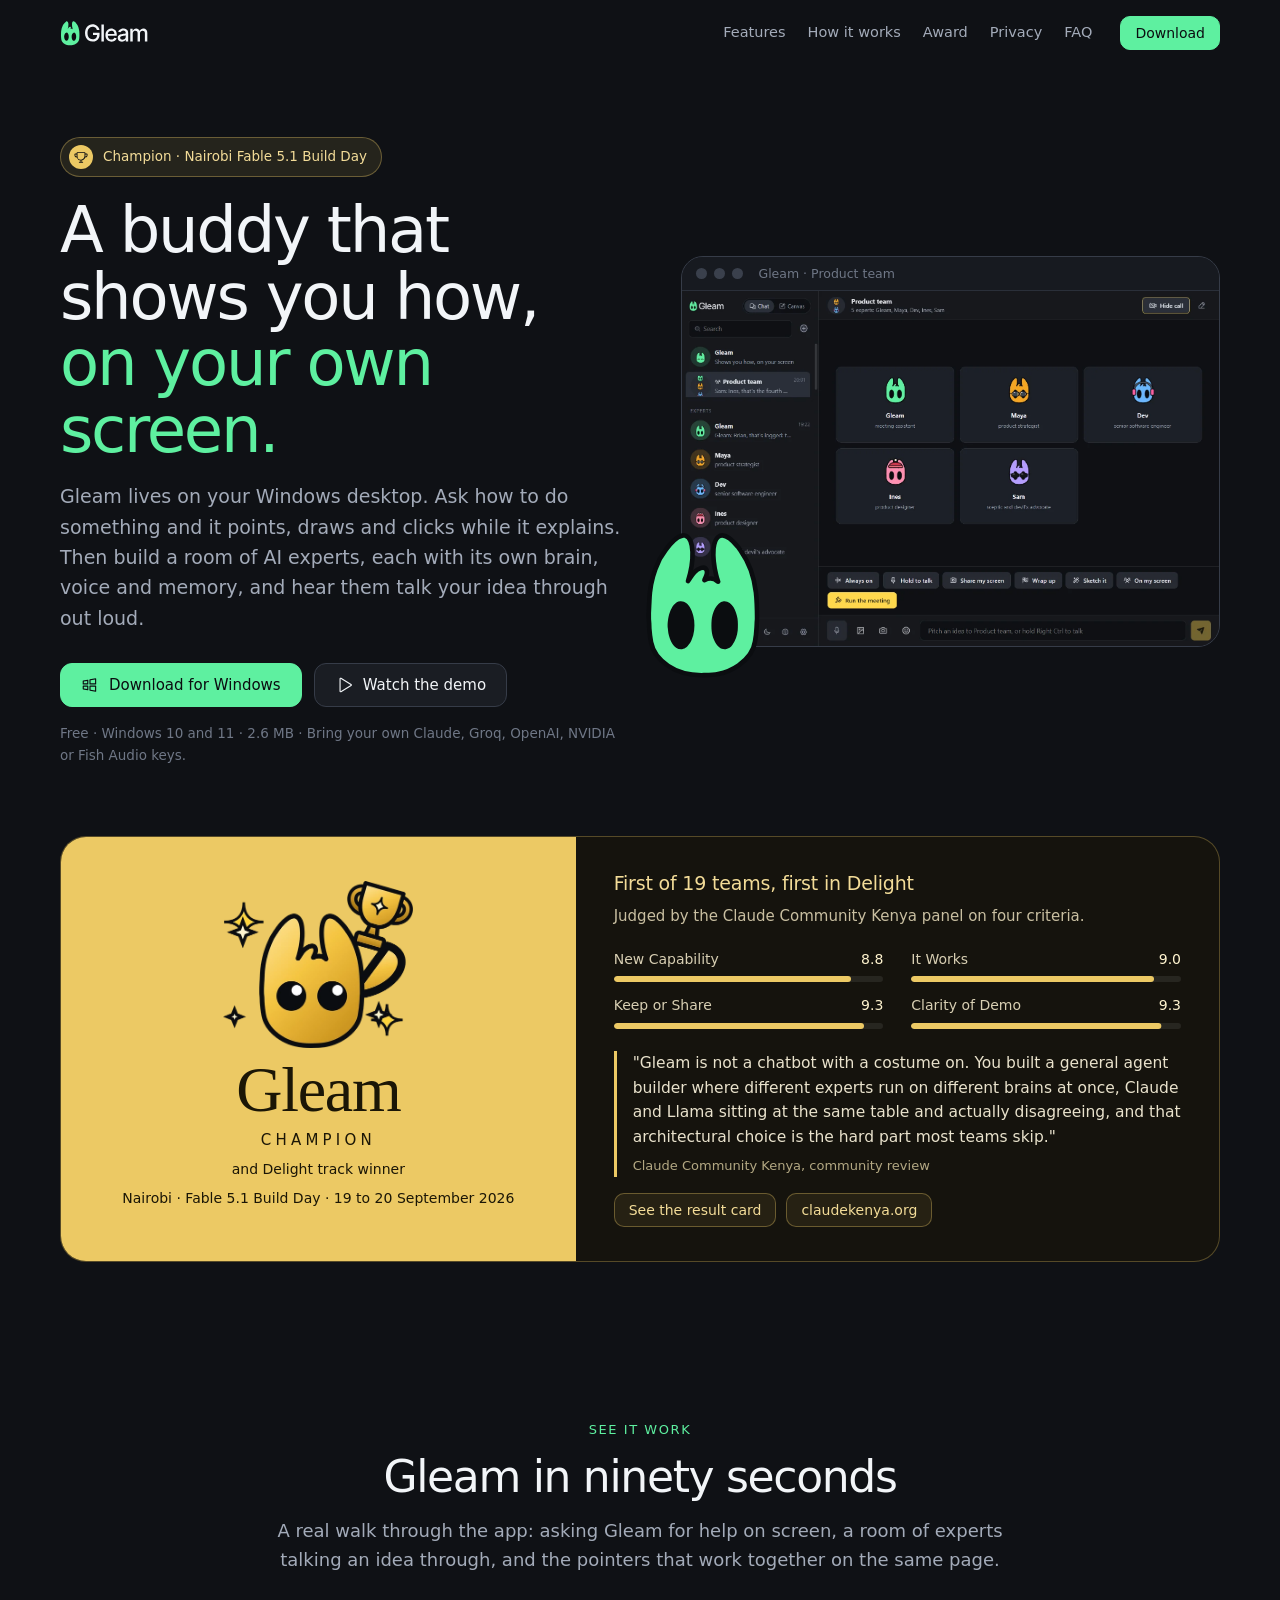
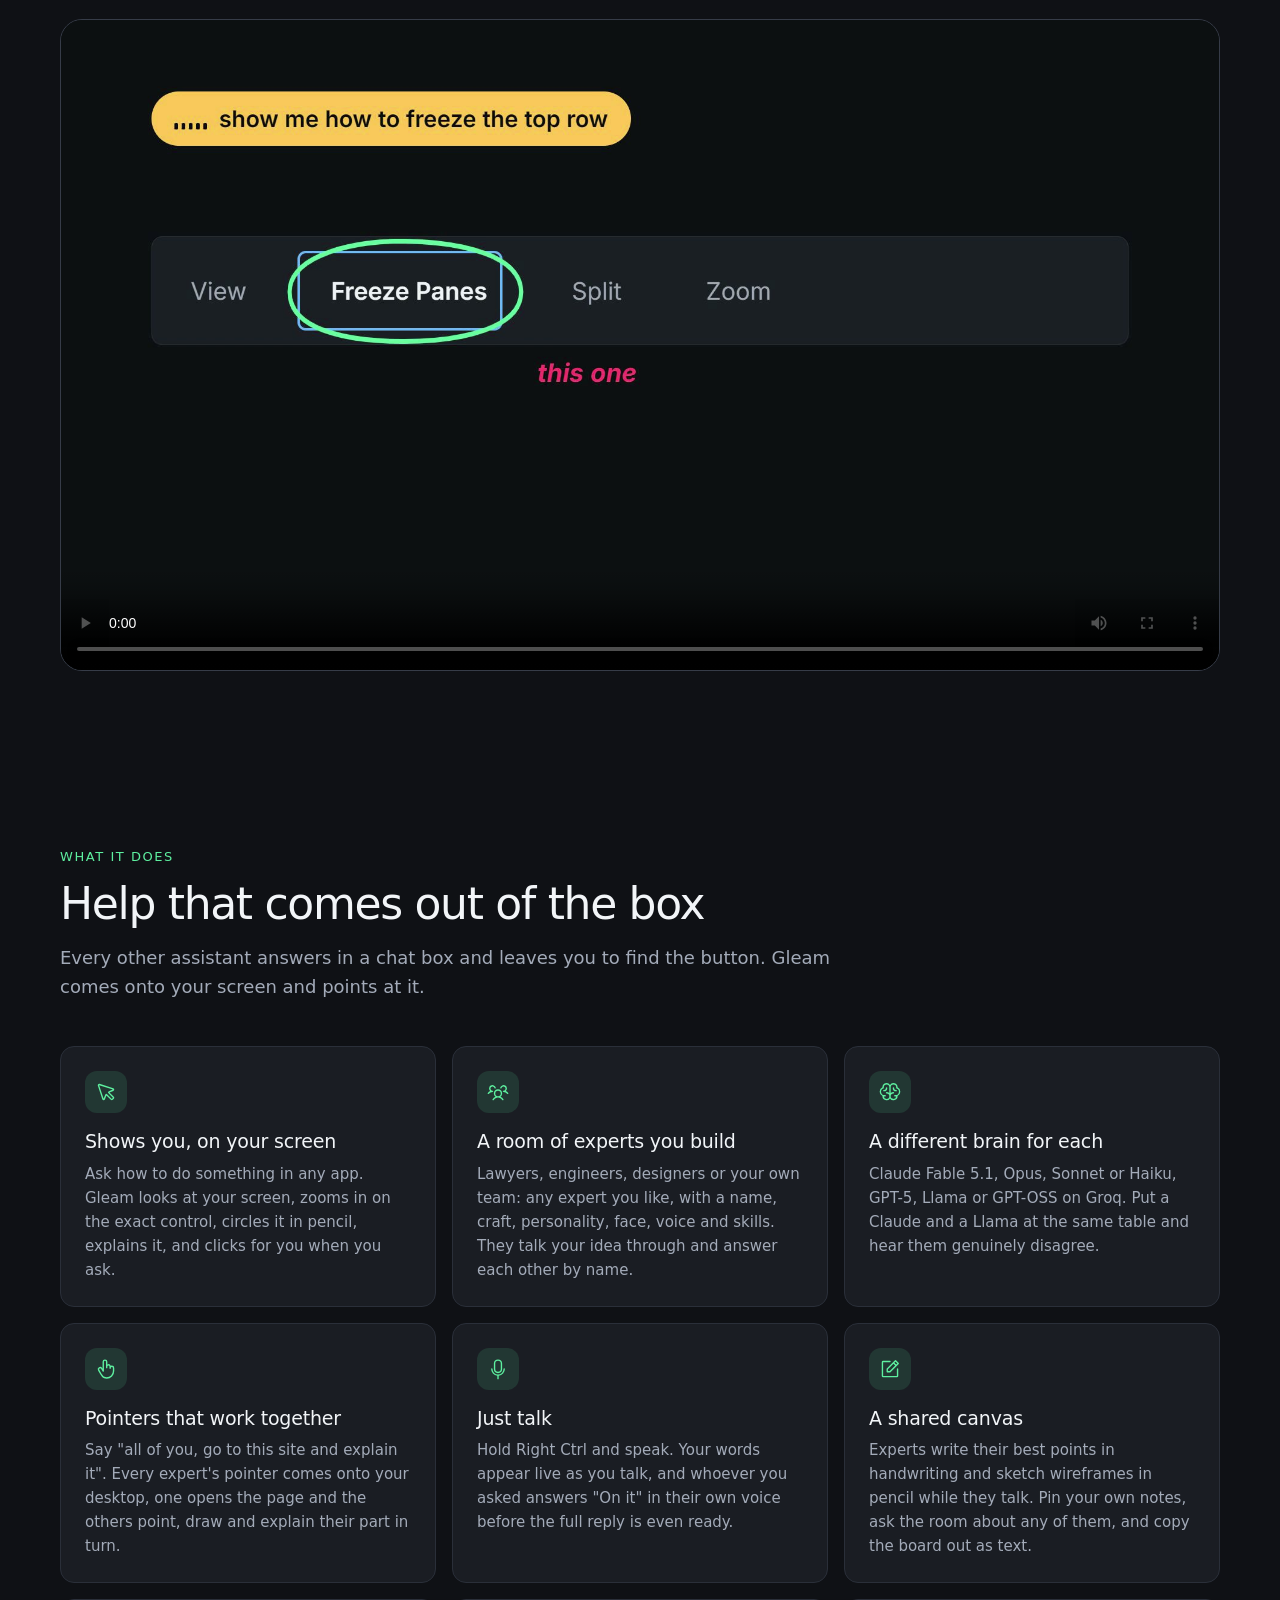
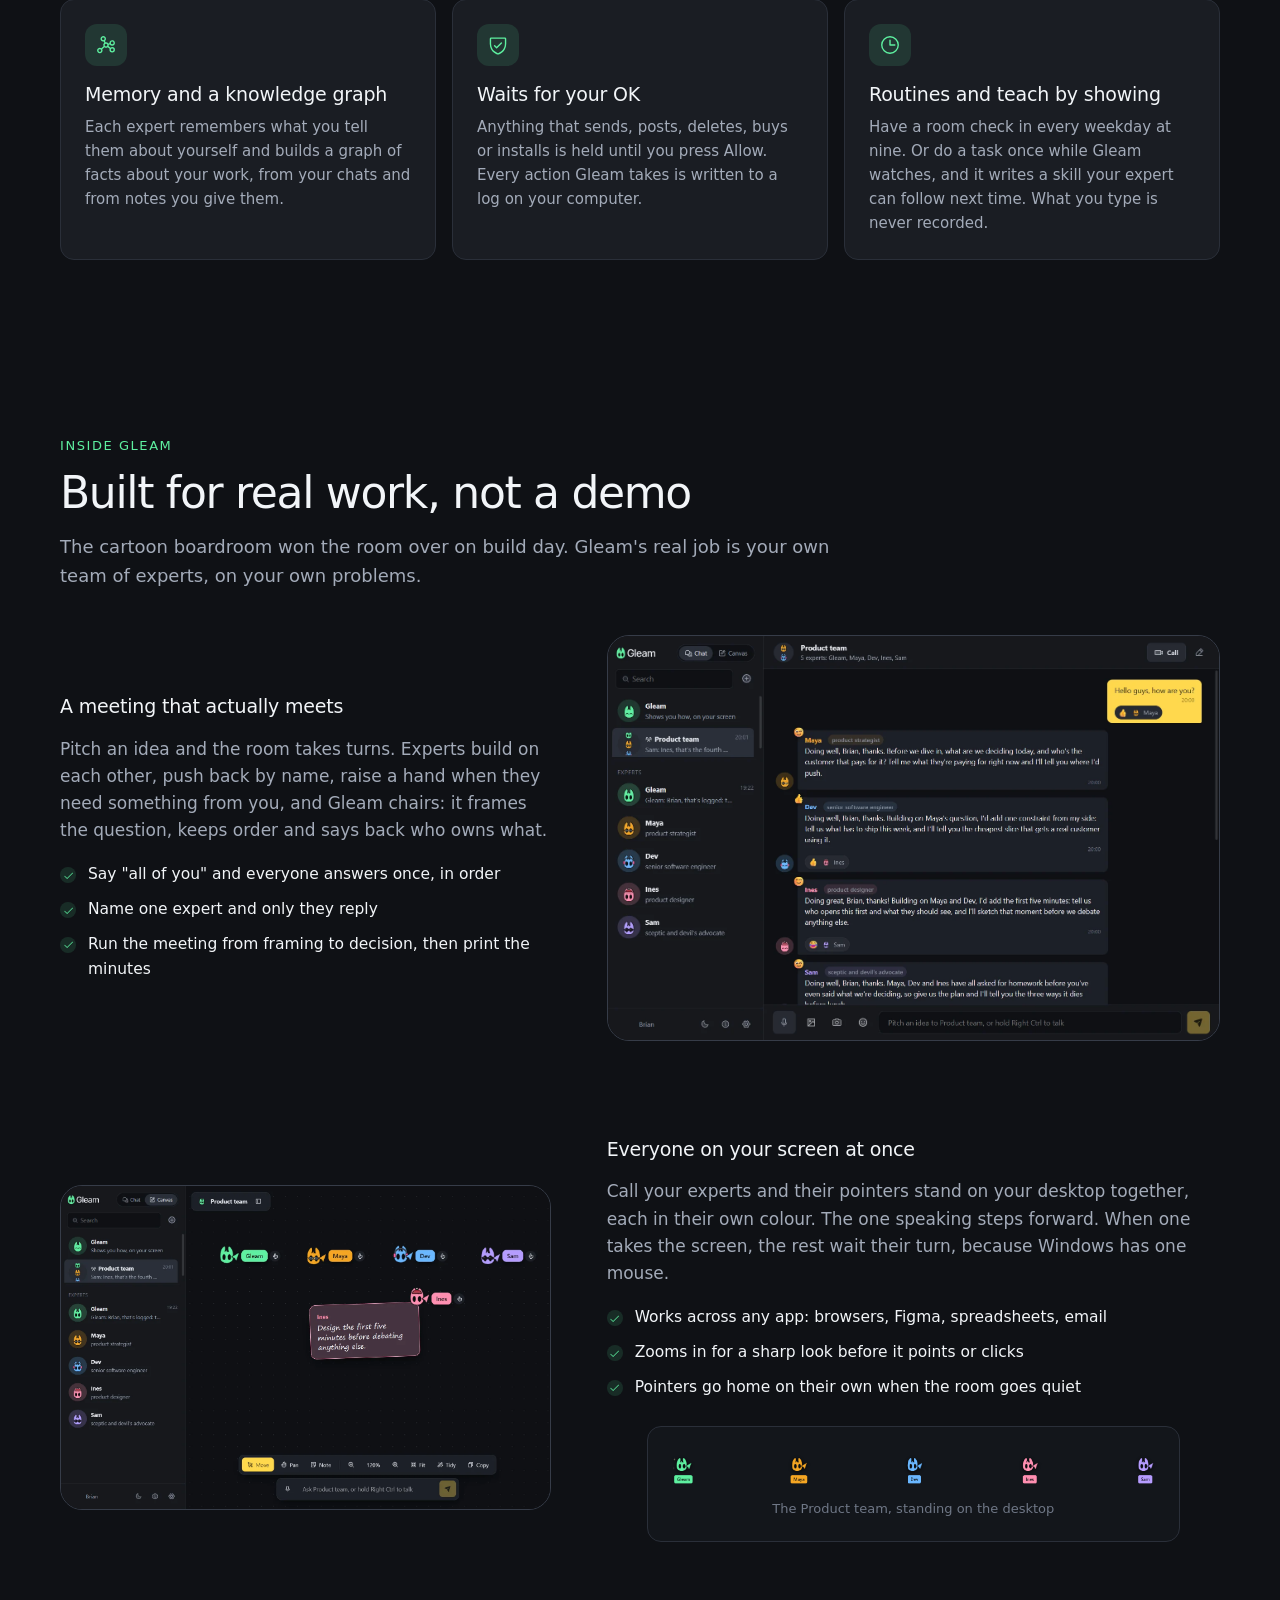
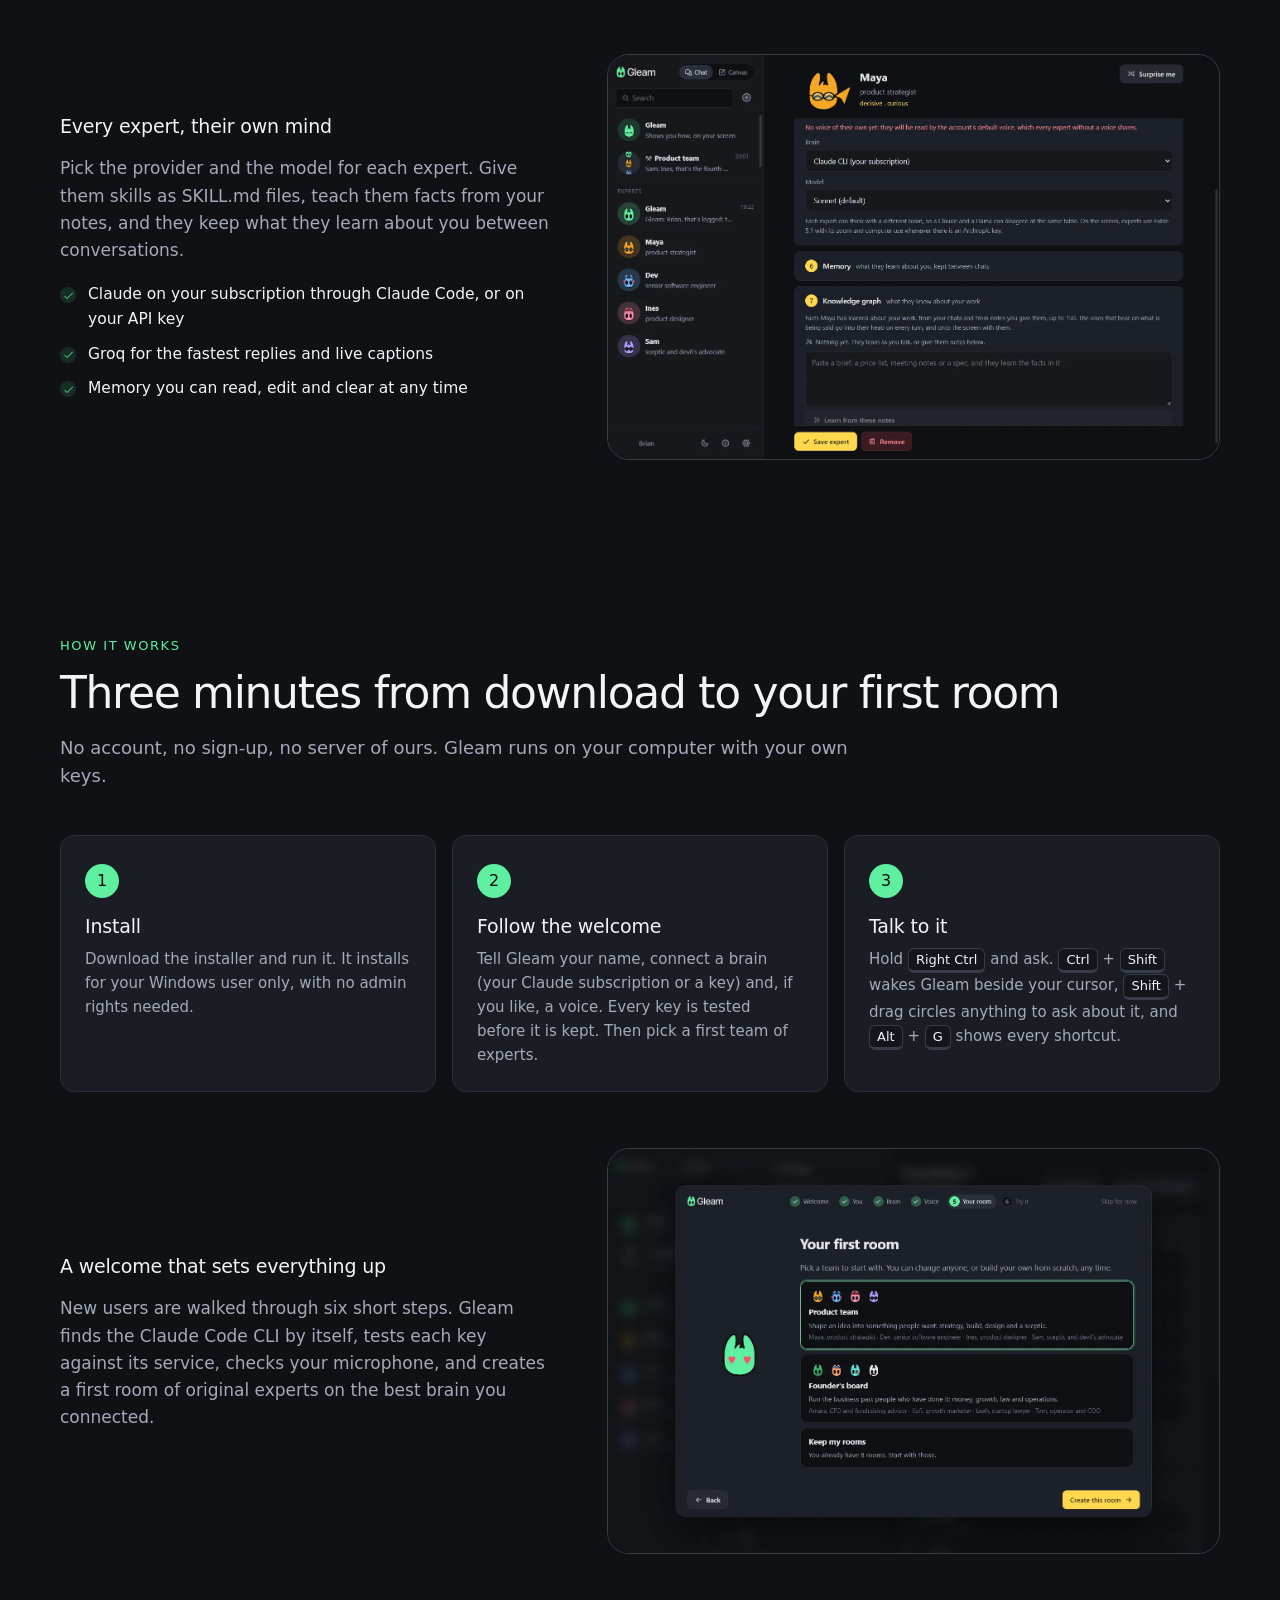
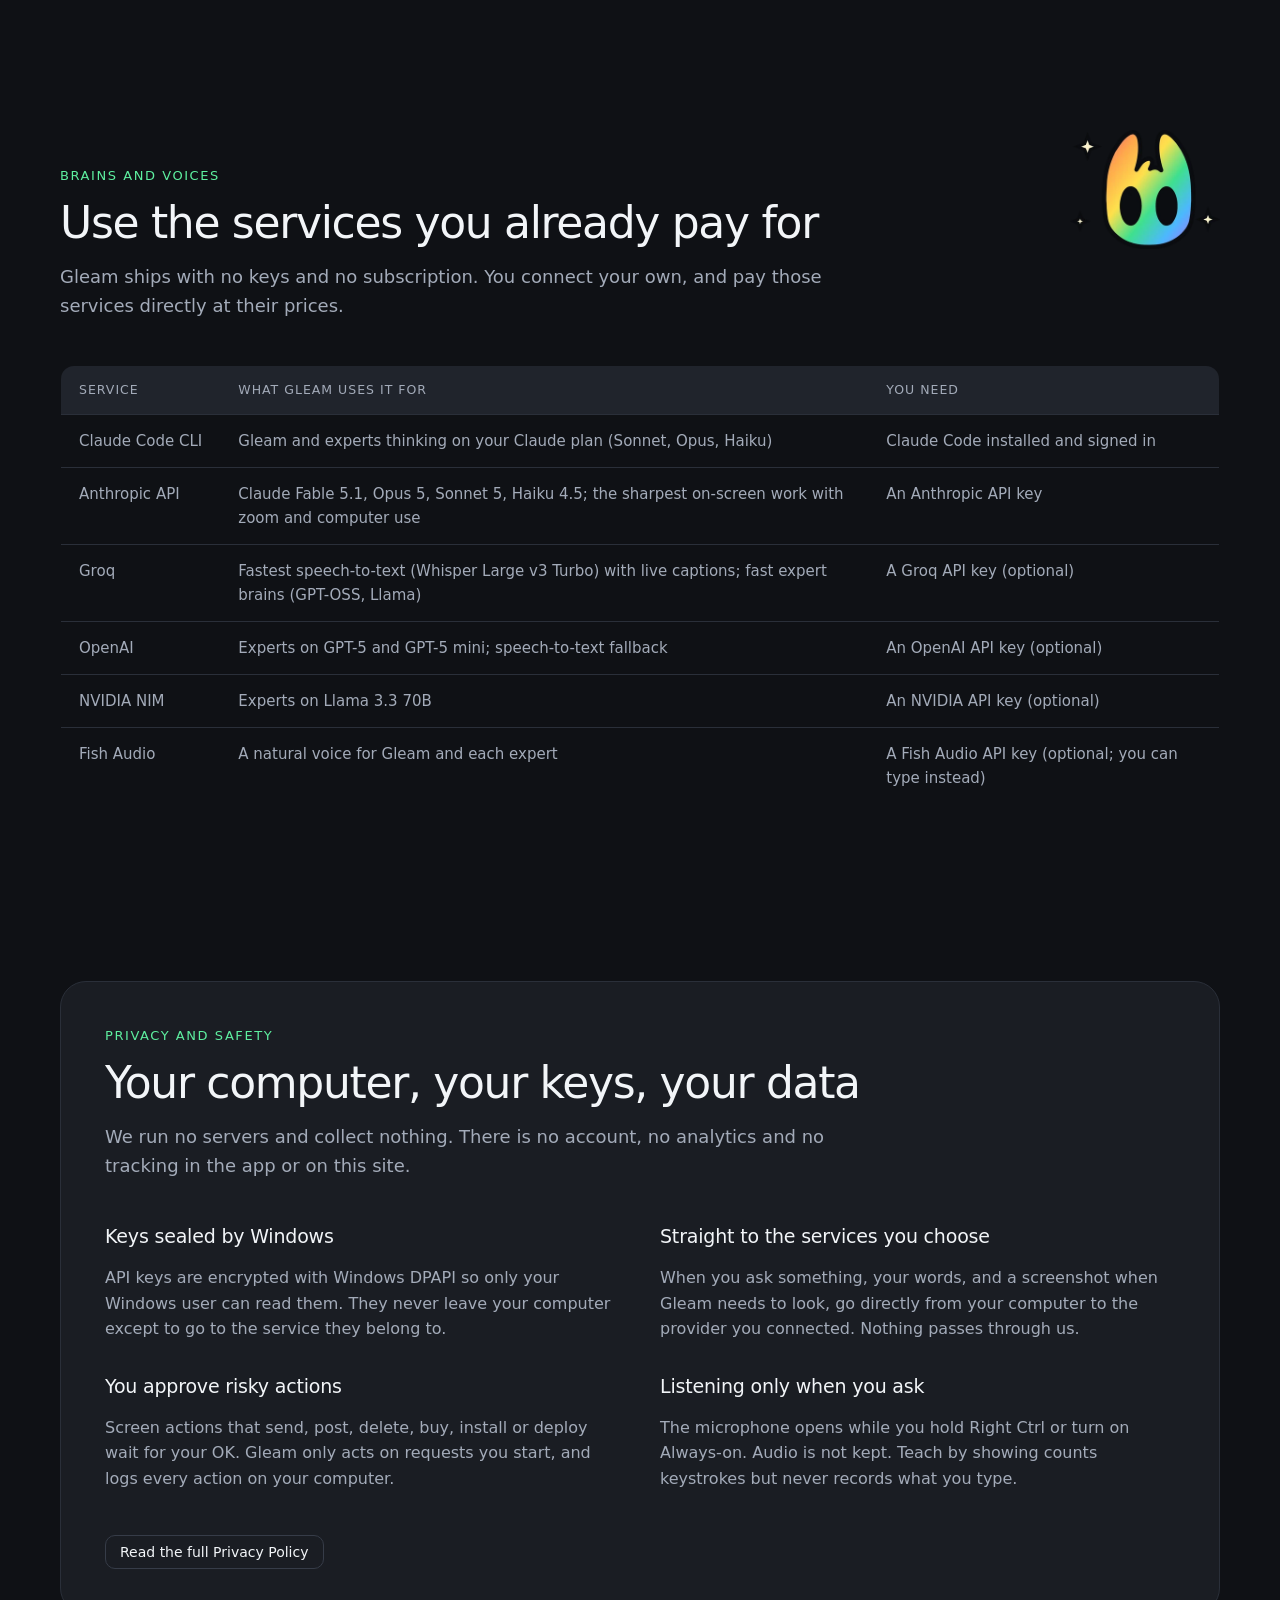
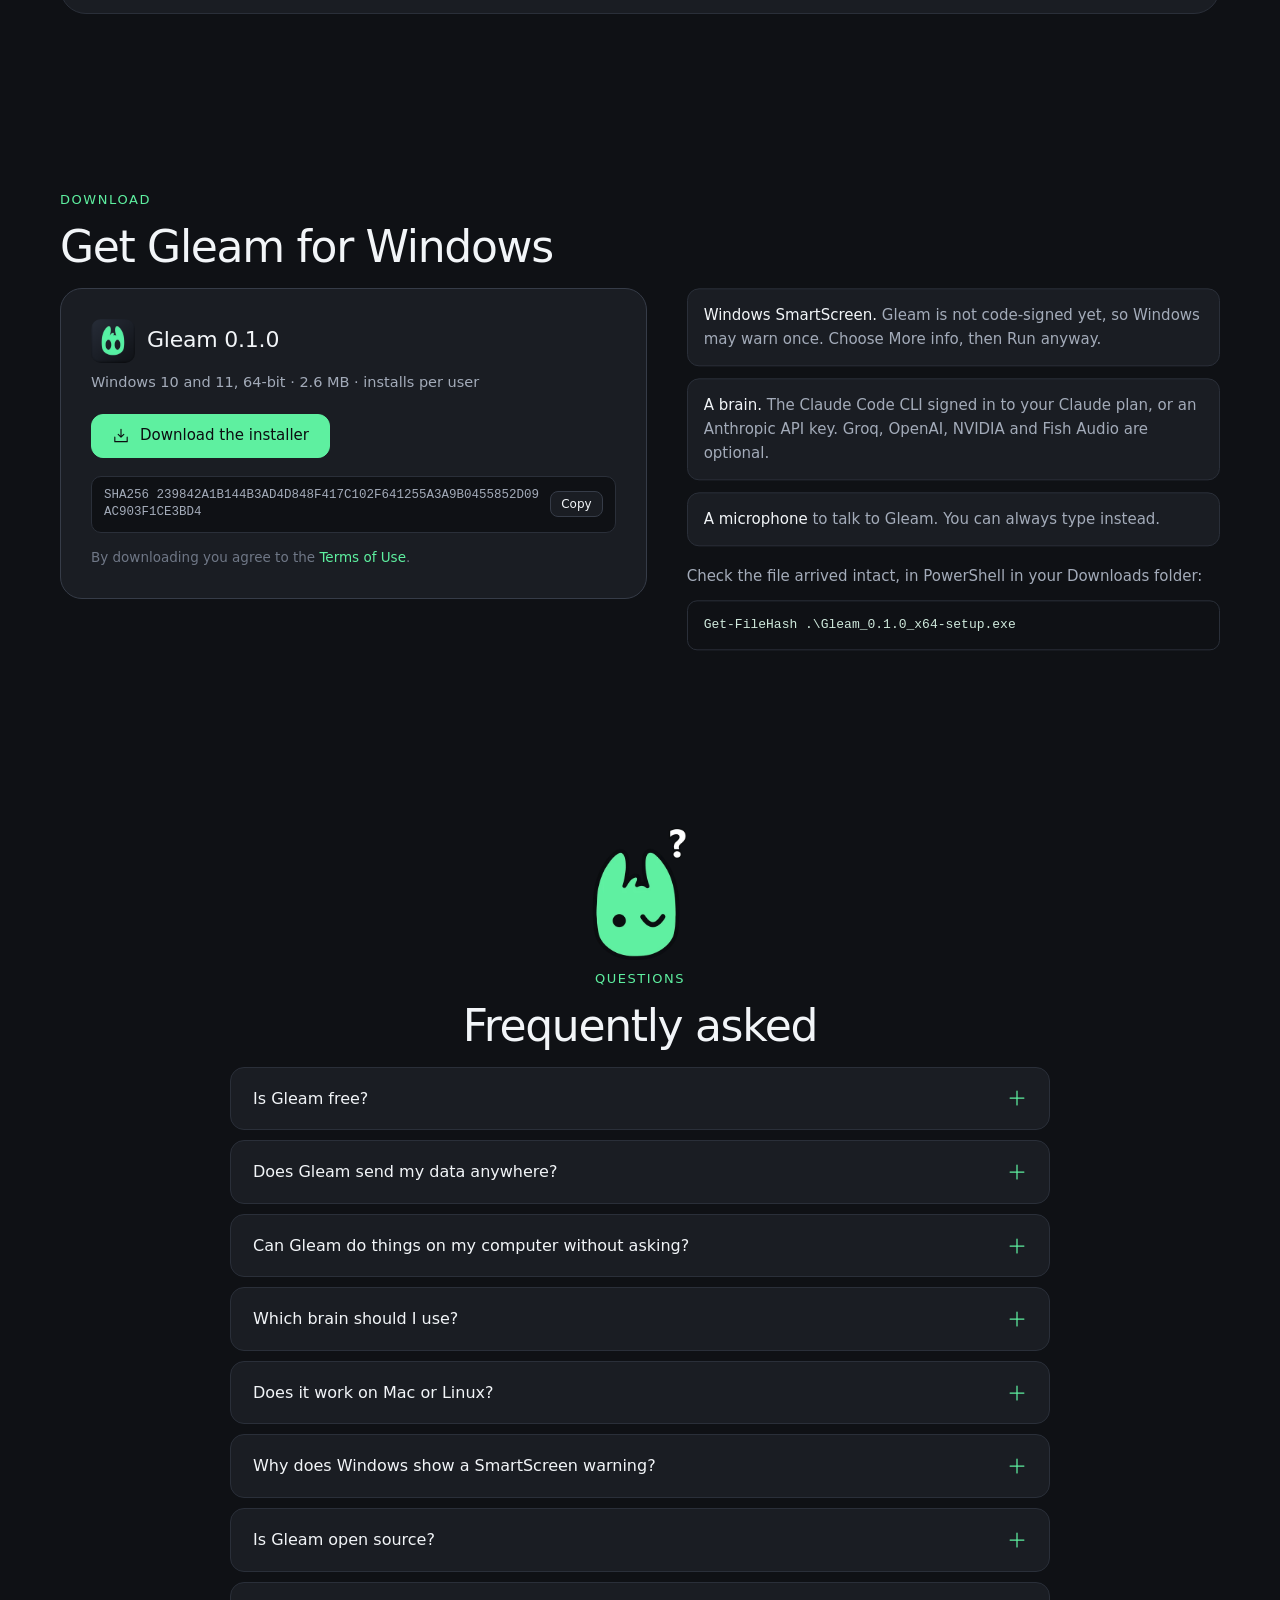
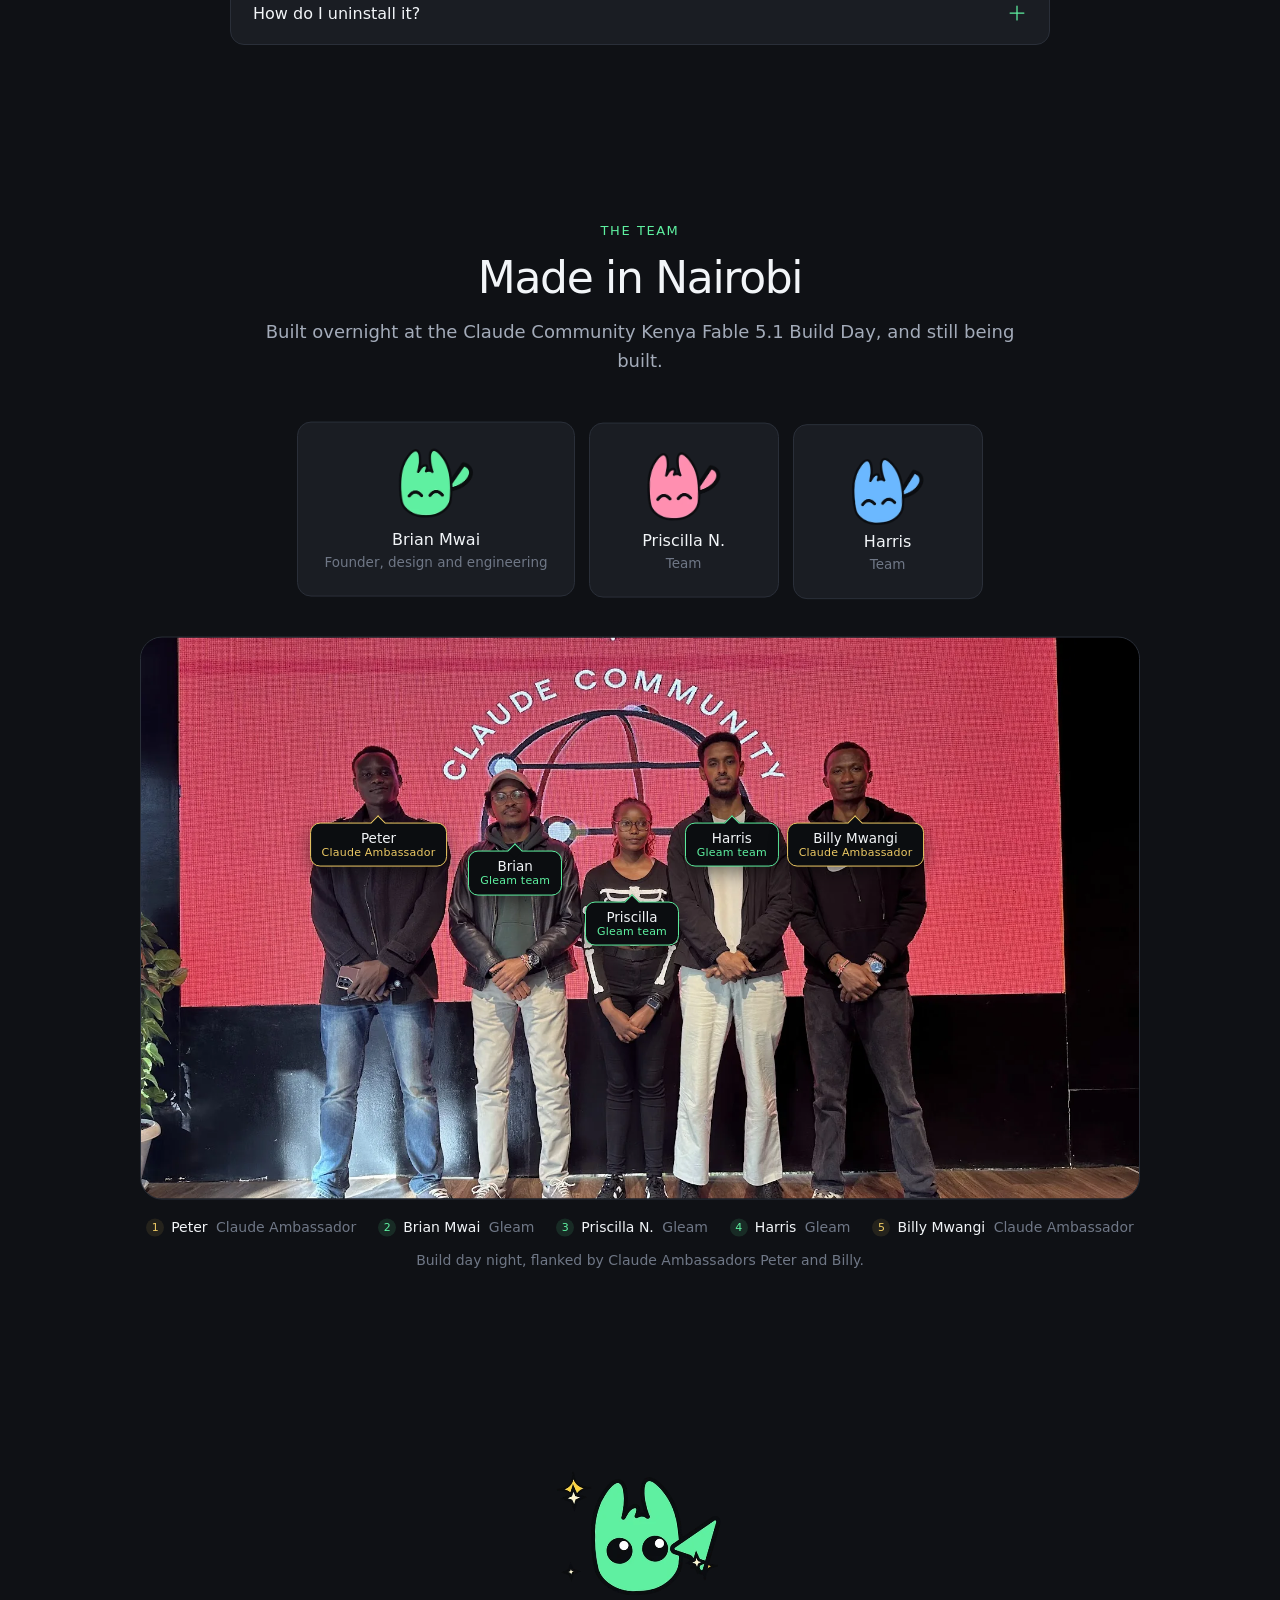
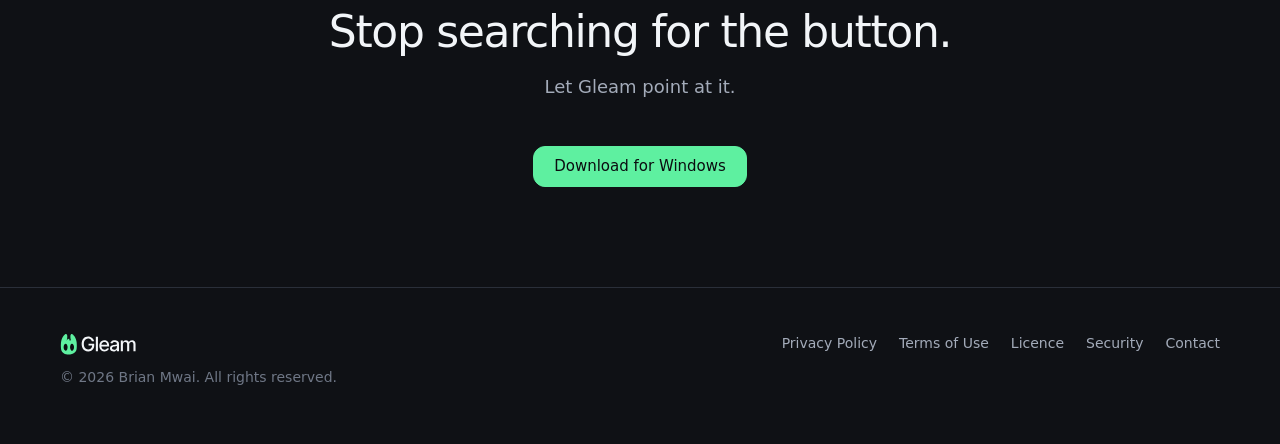
==== commit a996930e: "Team photo from build day with name tags: Claude Ambassadors Peter and Billy Mwangi, and the Gleam t" ====
--- a/gleam/index.html
+++ b/gleam/index.html
@@ -24,7 +24,7 @@
   <meta name="twitter:description" content="Claude Fable 5.1 zooms into your real screen, circles the exact button and clicks it for you. Plus a room of AI experts you build. Champion, 1st of 19, Claude Community Kenya Build Day.">
   <meta name="twitter:image" content="https://brn-mwai.github.io/gleam/assets/og.png?v=2">
   <script>document.documentElement.classList.add("m");setTimeout(function(){if(!window.__gleamMotion)document.documentElement.classList.remove("m")},3000)</script>
-  <link rel="stylesheet" href="assets/site.css?v=7">
+  <link rel="stylesheet" href="assets/site.css?v=8">
   <script type="application/ld+json">
   {
     "@context": "https://schema.org",
@@ -385,6 +385,28 @@
           <div class="person reveal"><img src="assets/mascots/team-pink.webp" alt="" width="180" height="165" loading="lazy"><b>Priscilla N.</b><span>Team</span></div>
           <div class="person reveal"><img src="assets/mascots/team-blue.webp" alt="" width="180" height="165" loading="lazy"><b>Harris</b><span>Team</span></div>
         </div>
+        <figure class="crew reveal">
+          <div class="crew-photo">
+            <img src="assets/team/build-day.webp" srcset="assets/team/build-day-840.webp 840w, assets/team/build-day.webp 1682w" sizes="(max-width: 1040px) 100vw, 1000px" alt="Five people standing in front of the Claude Community screen at the Fable 5.1 Build Day in Nairobi." width="1682" height="946" loading="lazy">
+            <div class="crew-tags" aria-hidden="true">
+              <span class="tag tag-amb" style="--x:23.8%;--y:33%"><i>1</i><b>Peter</b><small>Claude Ambassador</small></span>
+              <span class="tag" style="--x:37.5%;--y:38%"><i>2</i><b>Brian</b><small>Gleam team</small></span>
+              <span class="tag" style="--x:49.2%;--y:47%"><i>3</i><b>Priscilla</b><small>Gleam team</small></span>
+              <span class="tag" style="--x:59.2%;--y:33%"><i>4</i><b>Harris</b><small>Gleam team</small></span>
+              <span class="tag tag-amb" style="--x:71.6%;--y:33%"><i>5</i><b>Billy Mwangi</b><small>Claude Ambassador</small></span>
+            </div>
+          </div>
+          <figcaption>
+            <ol class="crew-legend">
+              <li><b>Peter</b> Claude Ambassador</li>
+              <li><b>Brian Mwai</b> Gleam</li>
+              <li><b>Priscilla N.</b> Gleam</li>
+              <li><b>Harris</b> Gleam</li>
+              <li><b>Billy Mwangi</b> Claude Ambassador</li>
+            </ol>
+            <p>Build day night, flanked by Claude Ambassadors Peter and Billy.</p>
+          </figcaption>
+        </figure>
       </div>
     </section>
 
--- a/gleam/assets/site.css
+++ b/gleam/assets/site.css
@@ -235,3 +235,27 @@
 .faq-mascot { display: block; width: 96px; height: auto; margin: 0 auto 10px; }
 .person img { display: block; width: 76px; height: auto; margin: 0 auto 12px; }
 @media (max-width: 640px) { .section-mascot { width: 104px; } }
+
+.crew { max-width: 1000px; margin: 40px auto 0; }
+.crew-photo { position: relative; overflow: hidden; border-radius: var(--radius-lg); border: 1px solid var(--line); background: var(--panel); }
+.crew-photo img { width: 100%; }
+.tag { position: absolute; left: var(--x); top: var(--y); transform: translateX(-50%); display: flex; flex-direction: column; align-items: center; padding: 6px 11px 7px; border-radius: 10px; background: var(--ink); border: 1px solid var(--mint); color: var(--text); line-height: 1.2; white-space: nowrap; box-shadow: 0 6px 18px rgba(0, 0, 0, 0.45); }
+.tag::before { content: ""; position: absolute; left: 50%; top: -6px; width: 10px; height: 10px; background: var(--ink); border-left: 1px solid var(--mint); border-top: 1px solid var(--mint); transform: translateX(-50%) rotate(45deg); }
+.tag b { font-size: 13.5px; }
+.tag small { color: var(--mint); font-size: 11px; letter-spacing: 0.02em; }
+.tag i { display: none; font-style: normal; }
+.tag-amb, .tag-amb::before { border-color: var(--gold-2); }
+.tag-amb small { color: var(--gold-2); }
+.crew figcaption { margin-top: 16px; color: var(--faint); font-size: 14px; }
+.crew figcaption p { margin: 10px 0 0; }
+.crew-legend { display: flex; flex-wrap: wrap; justify-content: center; gap: 6px 22px; margin: 0; padding: 0; list-style: none; counter-reset: crew; }
+.crew-legend li { counter-increment: crew; }
+.crew-legend li::before { content: counter(crew); display: inline-grid; place-items: center; width: 18px; height: 18px; margin-right: 7px; border-radius: 50%; background: var(--mint-soft); color: var(--mint); font-size: 11px; vertical-align: 1px; }
+.crew-legend li:first-child::before, .crew-legend li:last-child::before { background: var(--gold-soft); color: var(--gold-2); }
+.crew-legend b { color: var(--text); margin-right: 4px; }
+@media (max-width: 720px) {
+  .tag { padding: 0; width: 22px; height: 22px; border-radius: 50%; justify-content: center; }
+  .tag::before, .tag b, .tag small { display: none; }
+  .tag i { display: block; font-size: 11.5px; }
+  .tag-amb i { color: var(--gold-2); }
+}
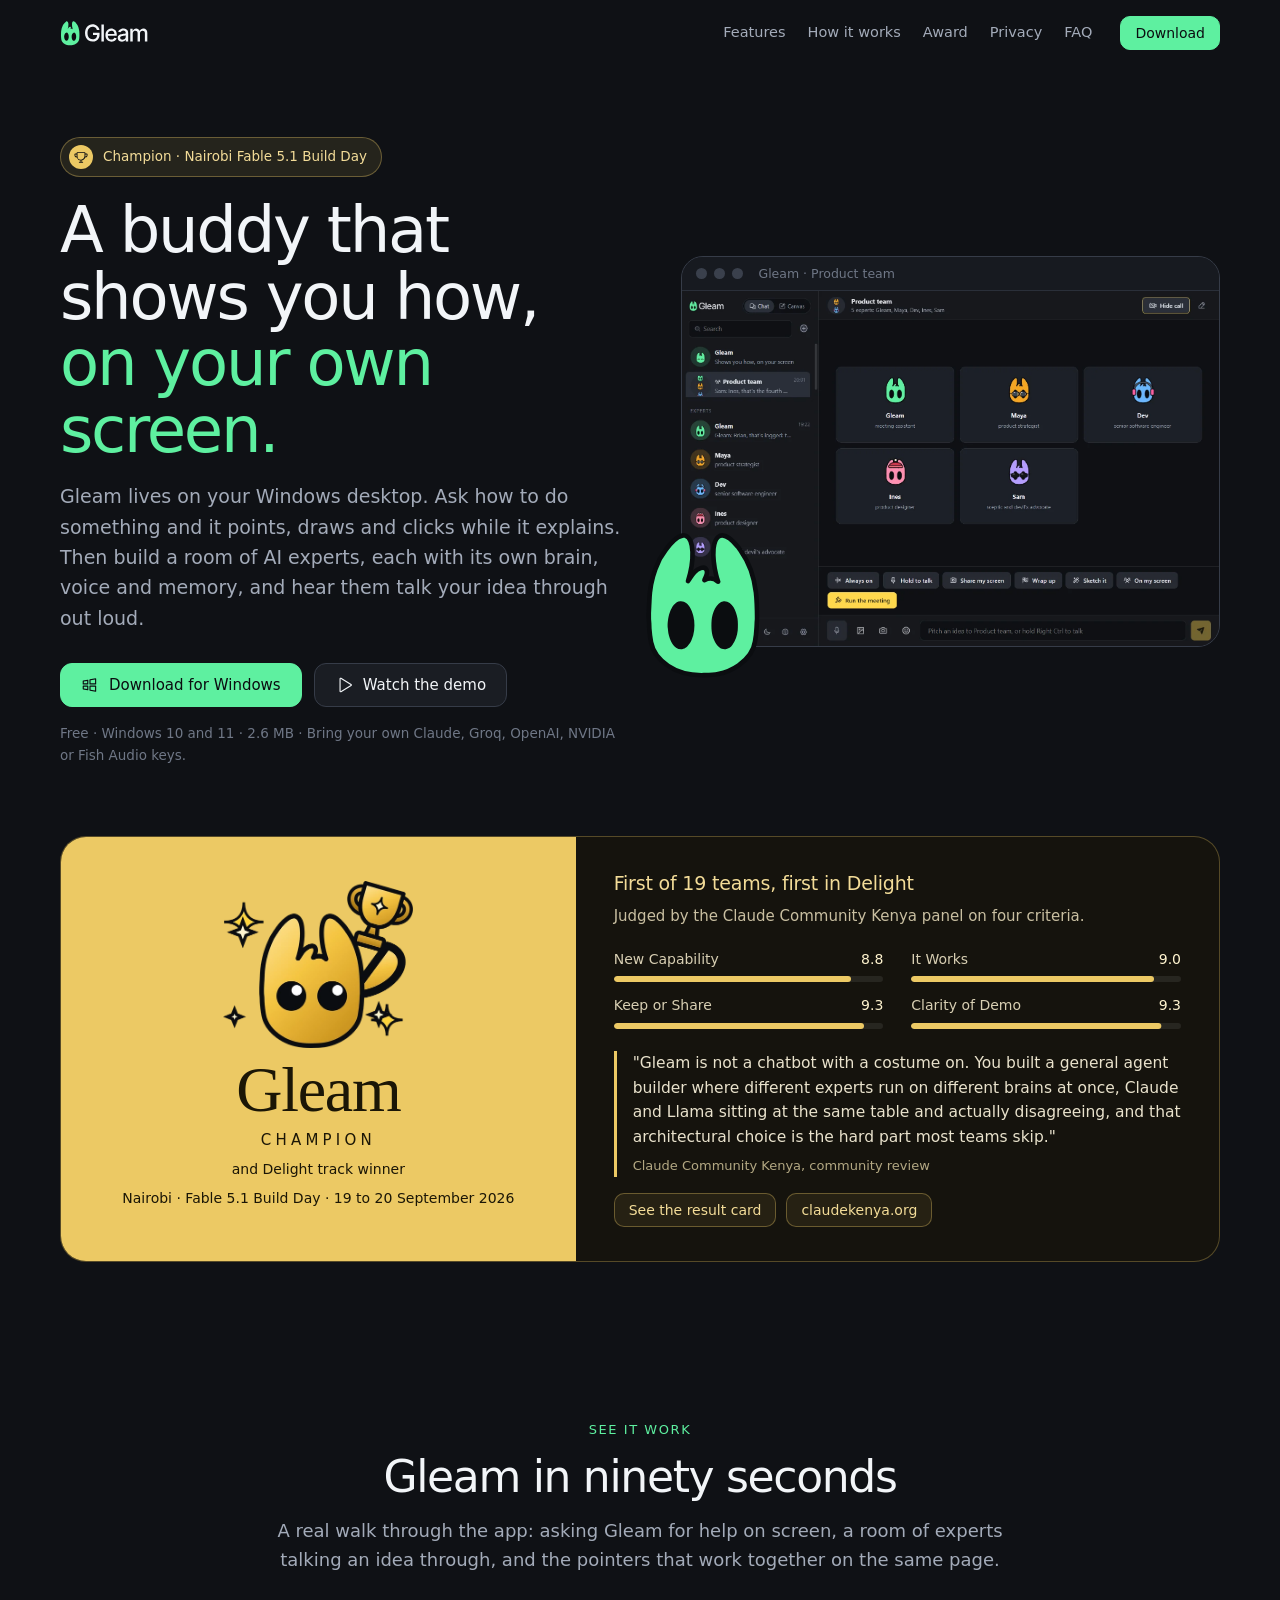
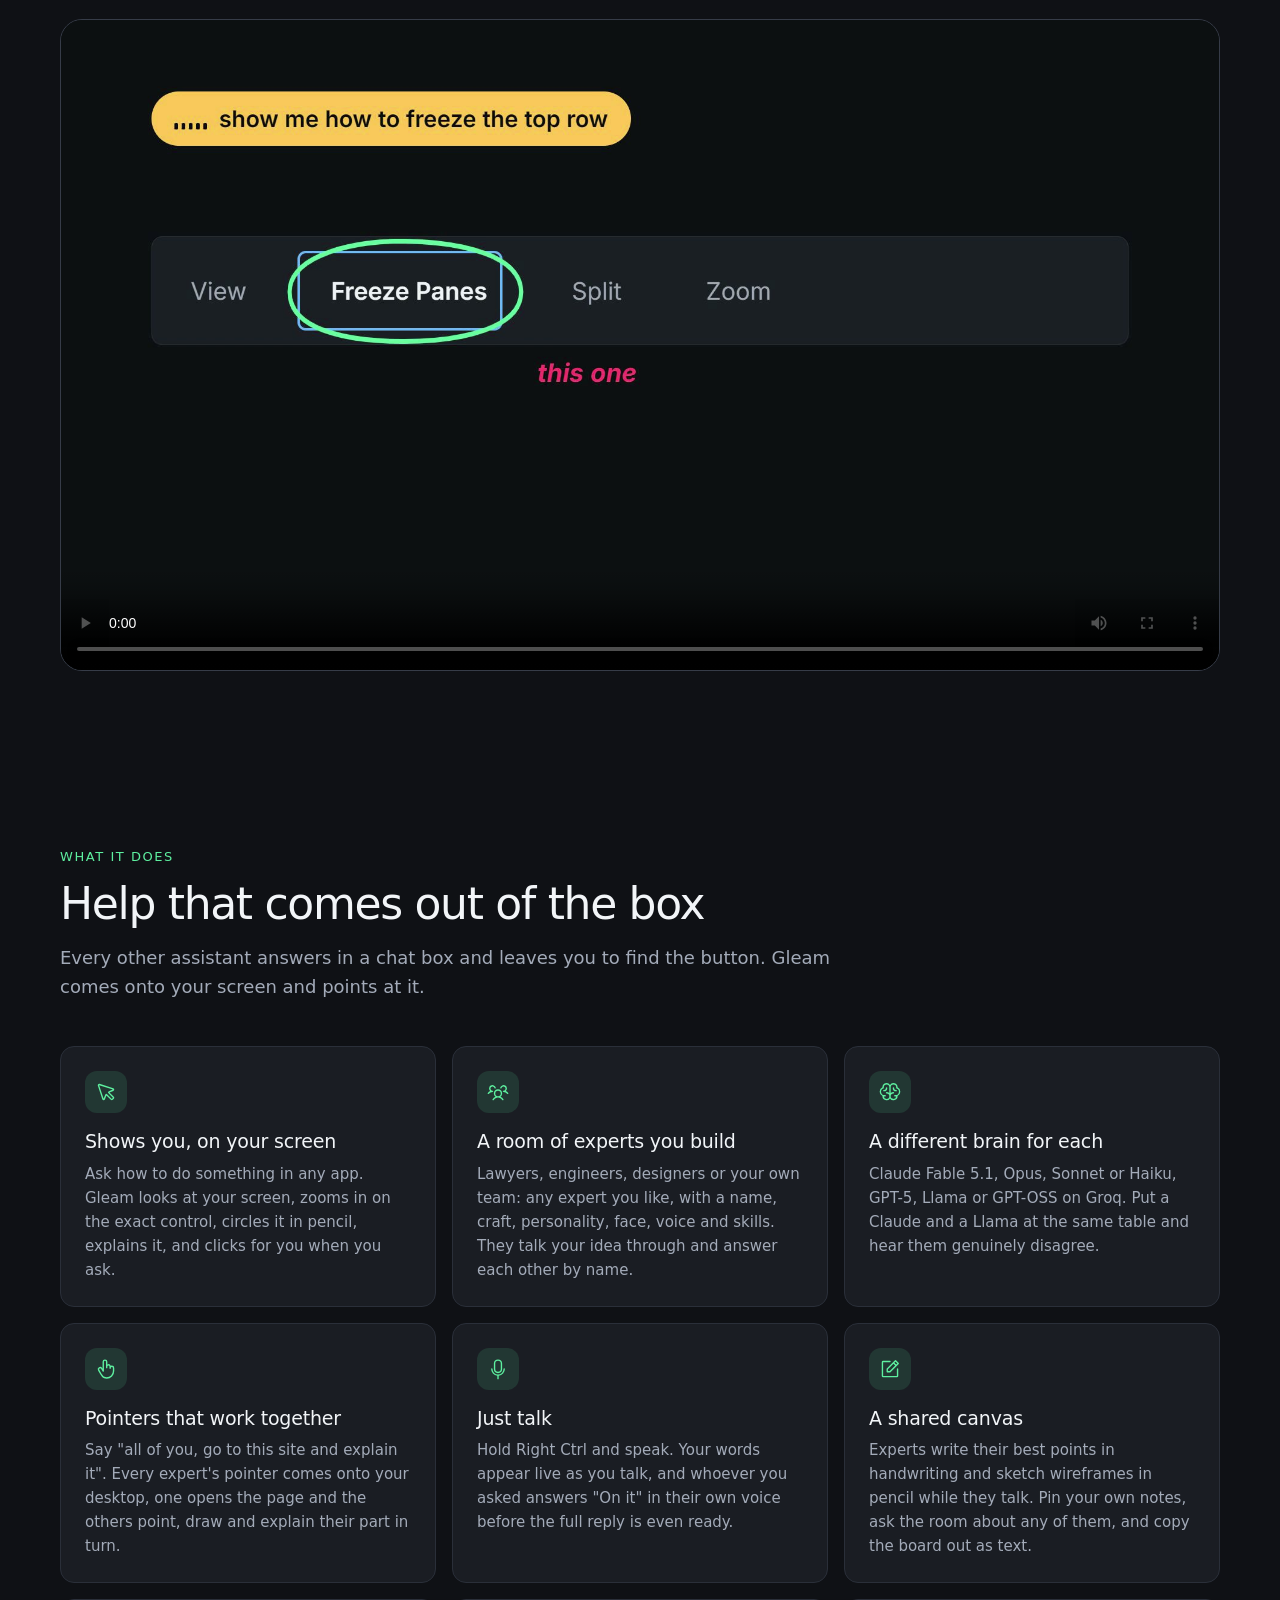
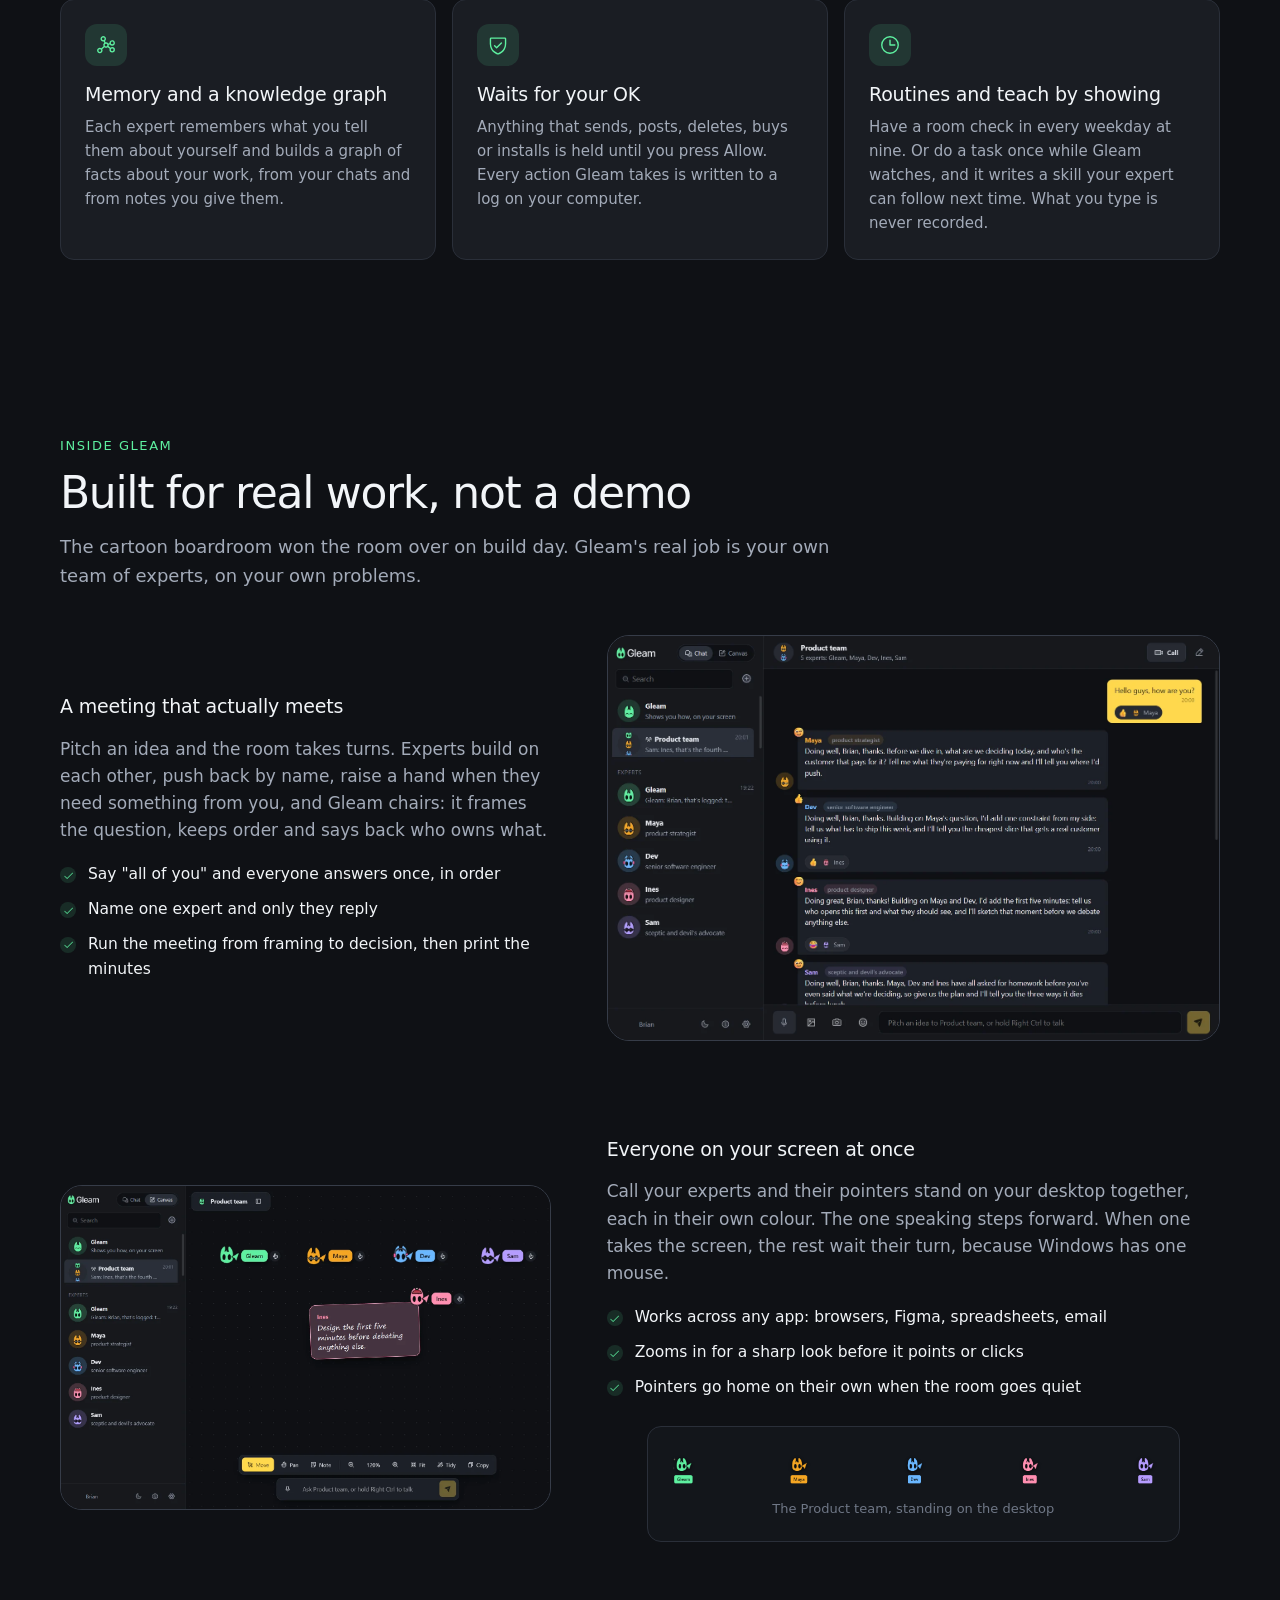
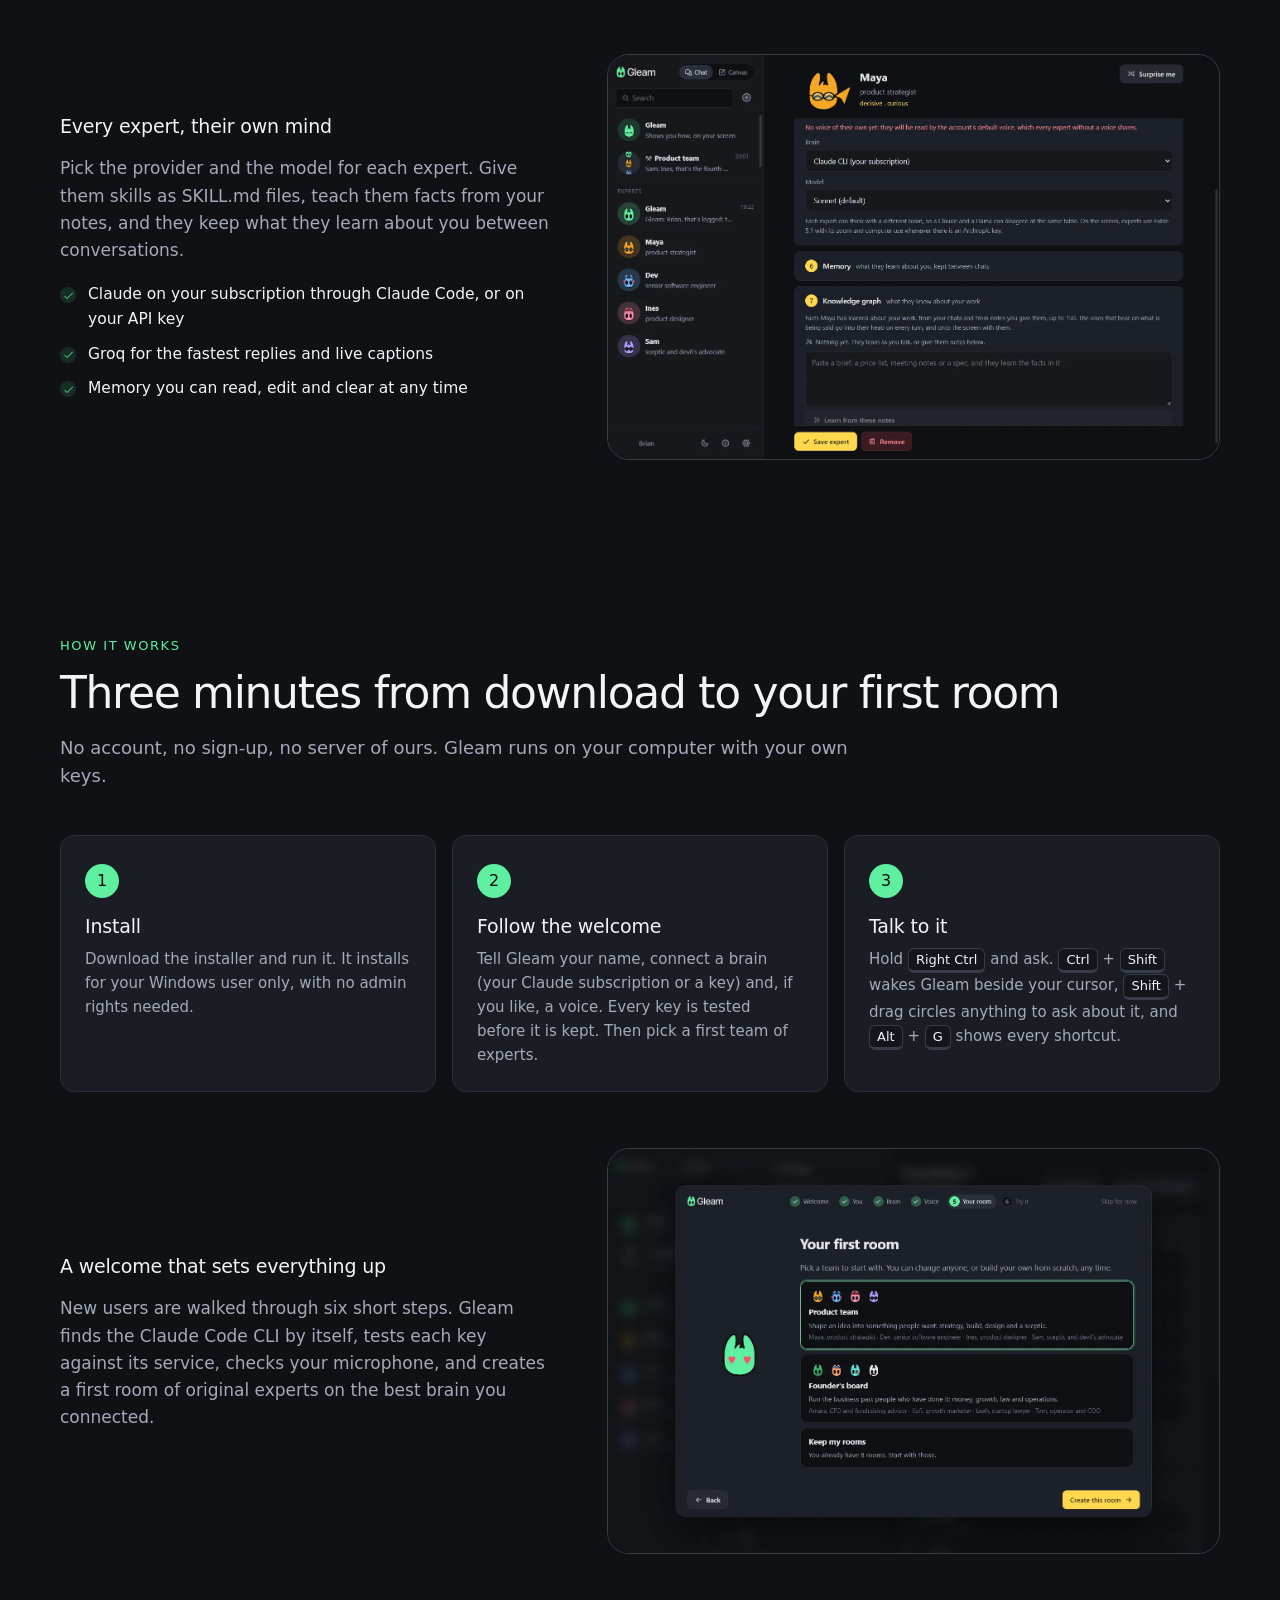
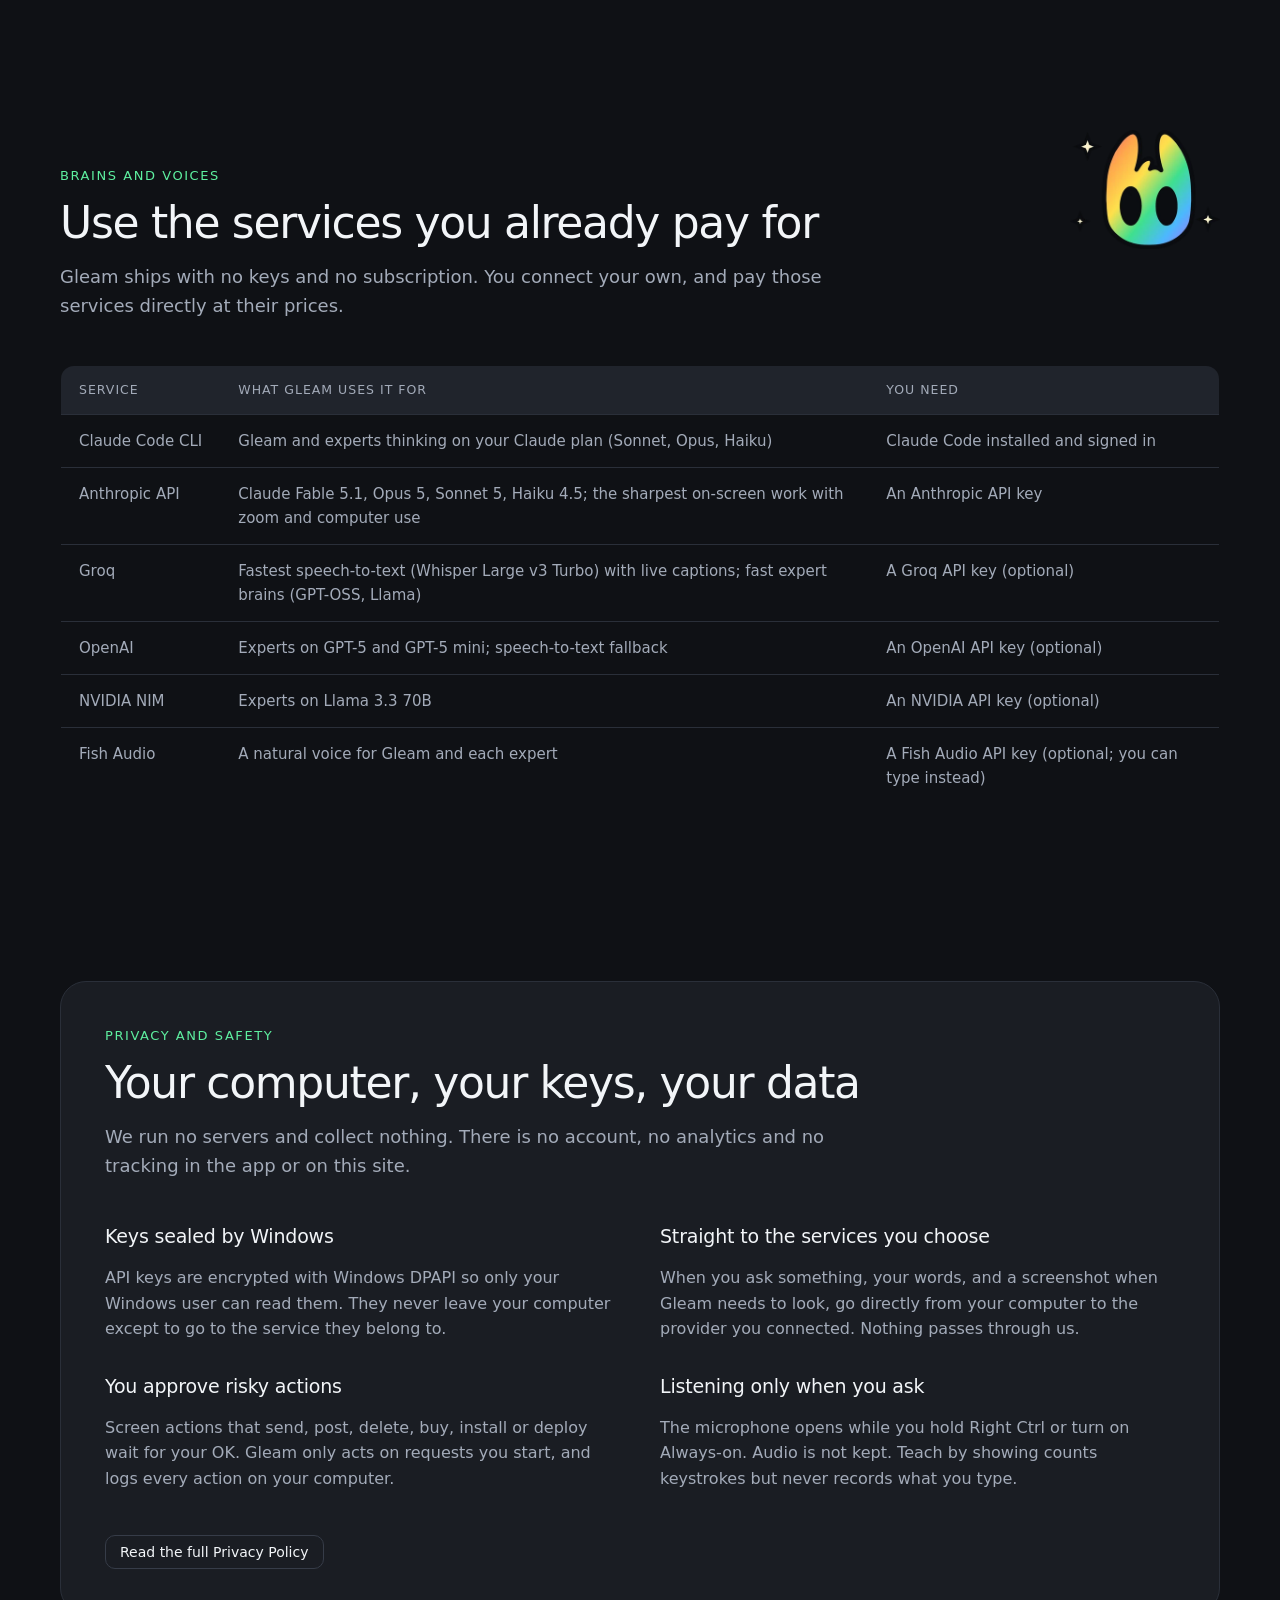
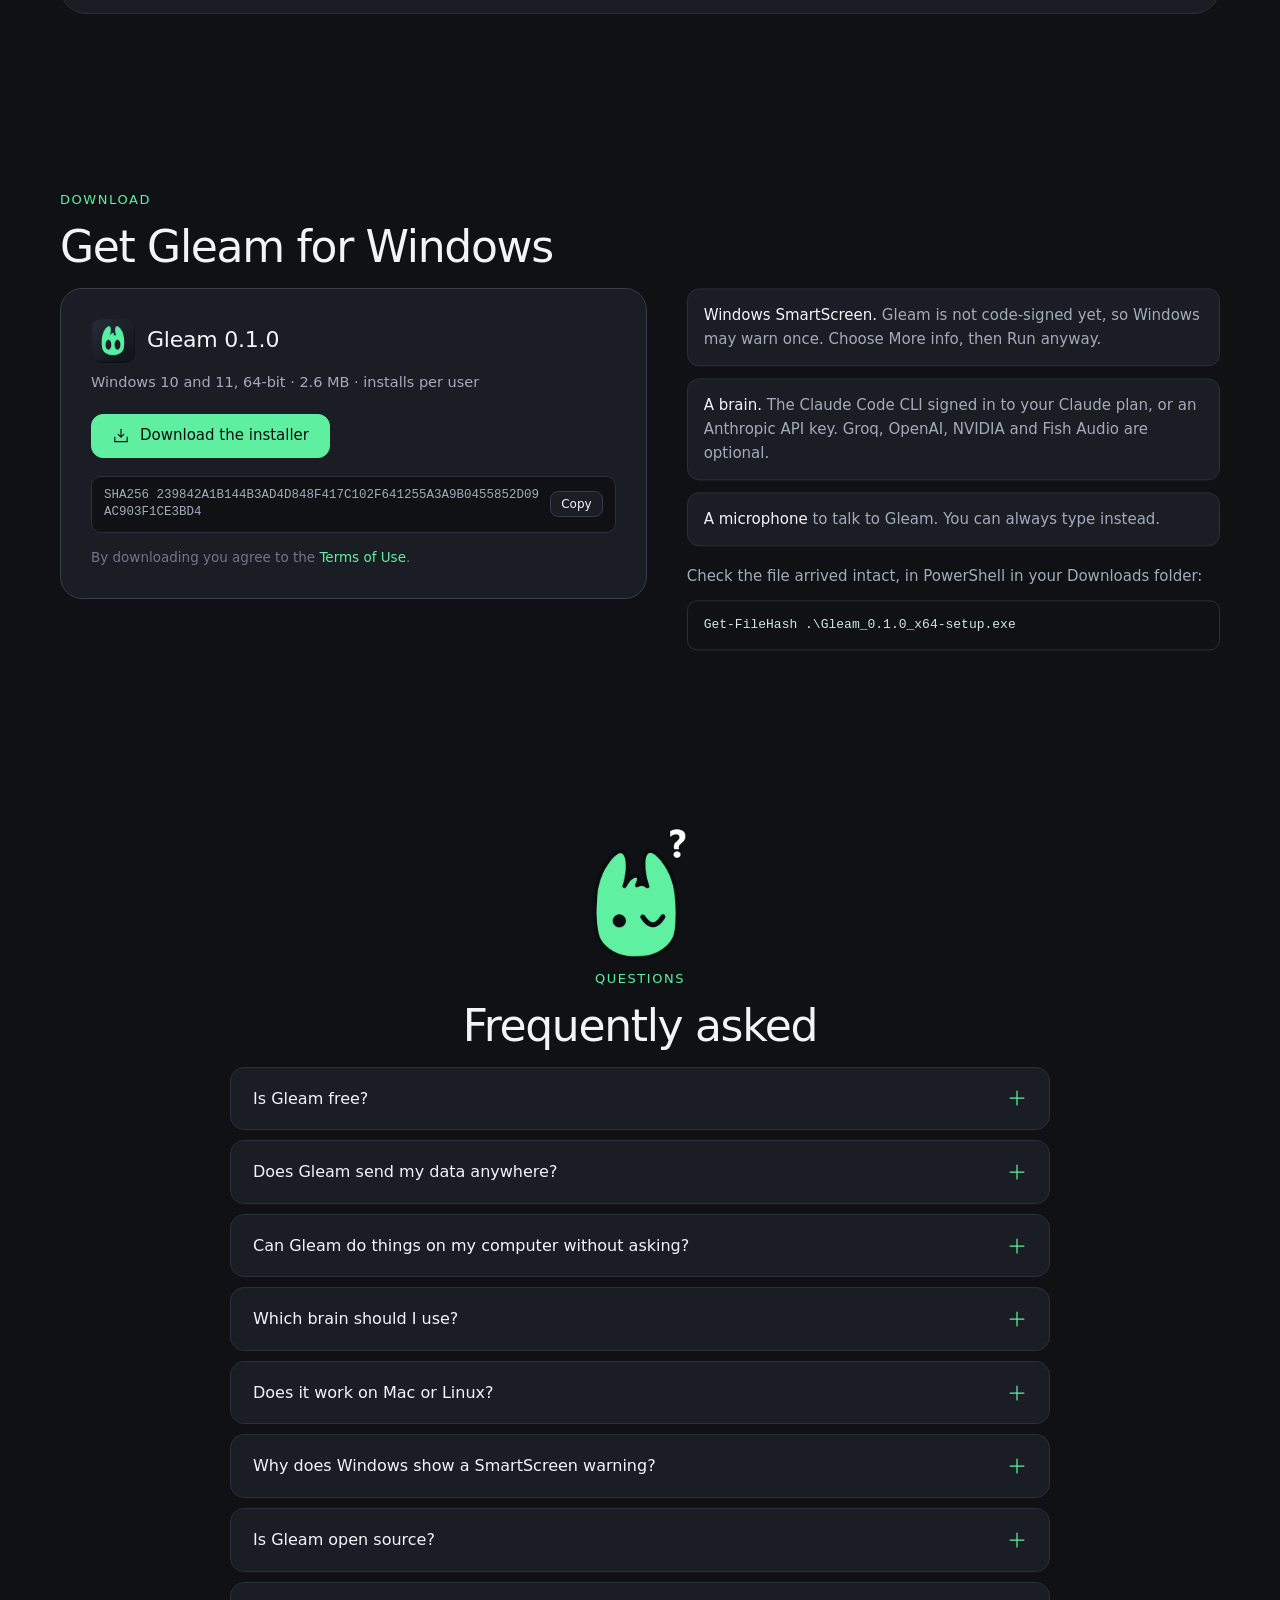
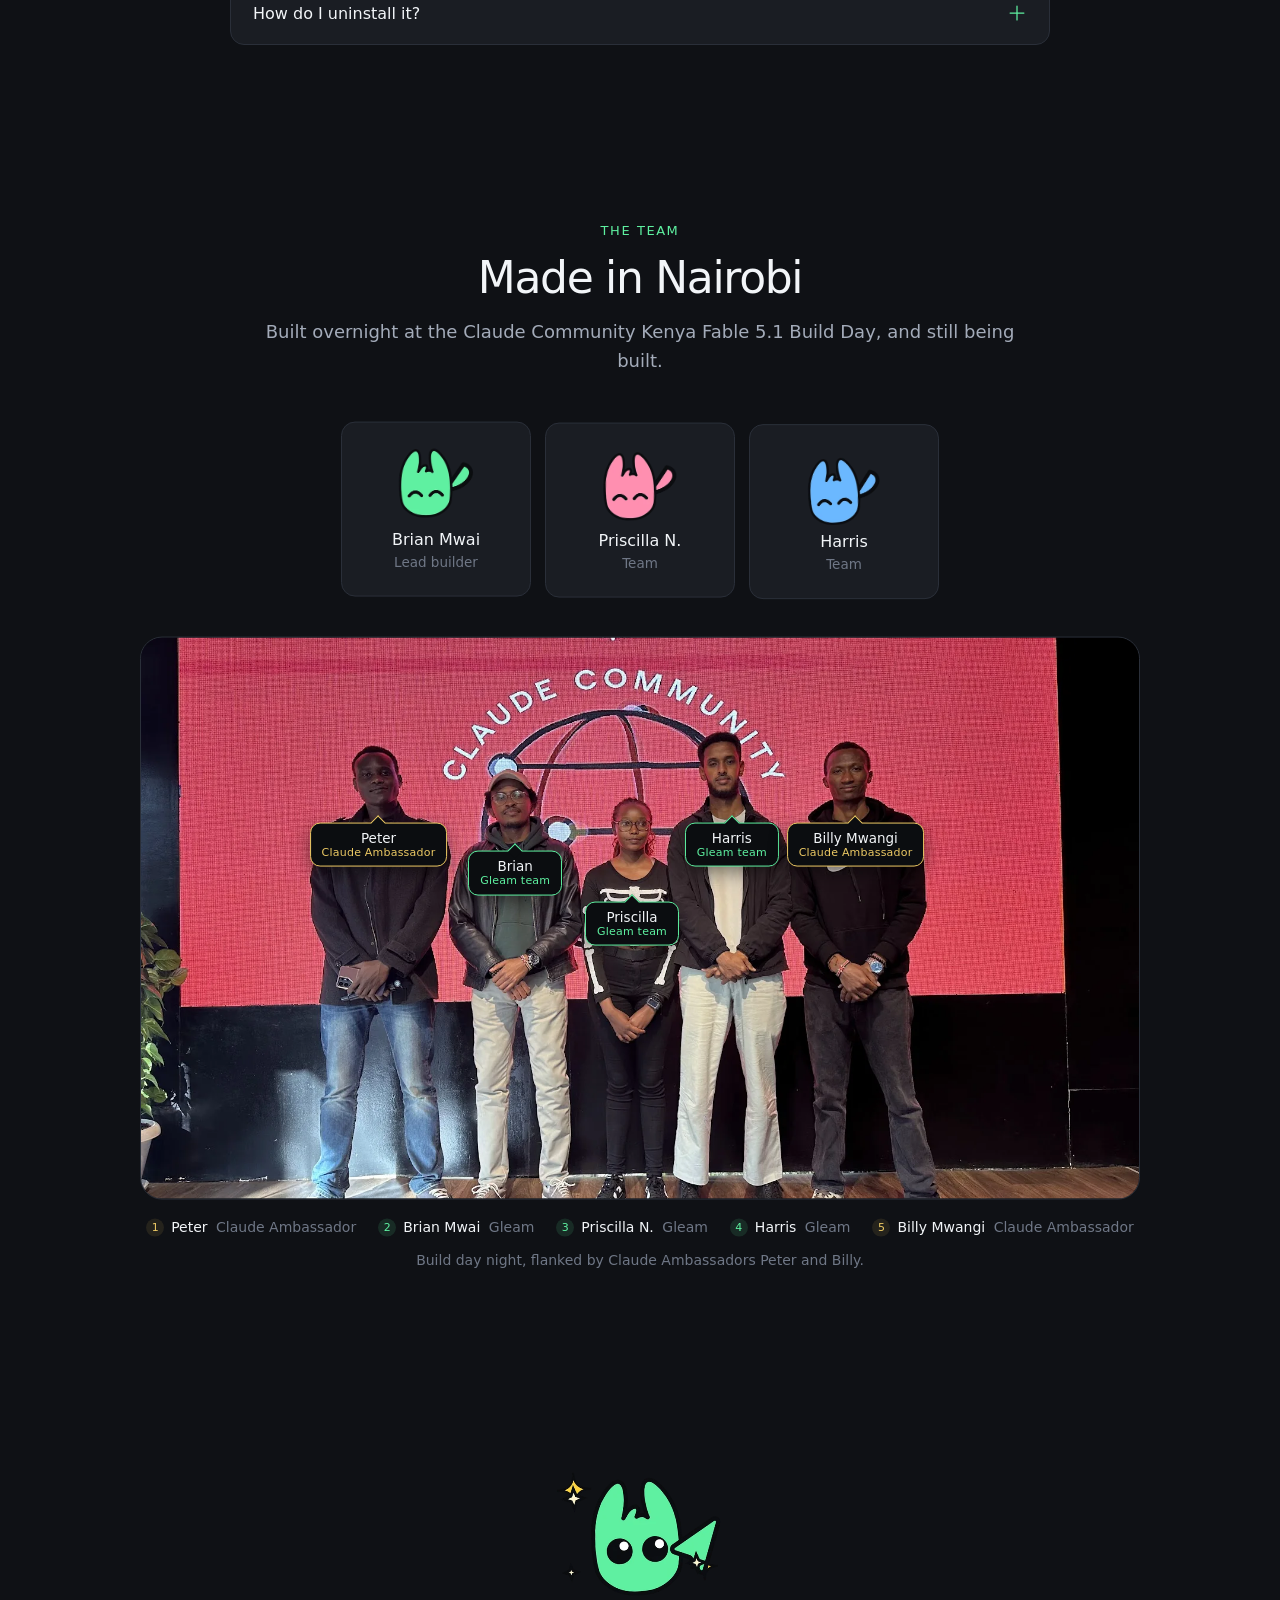
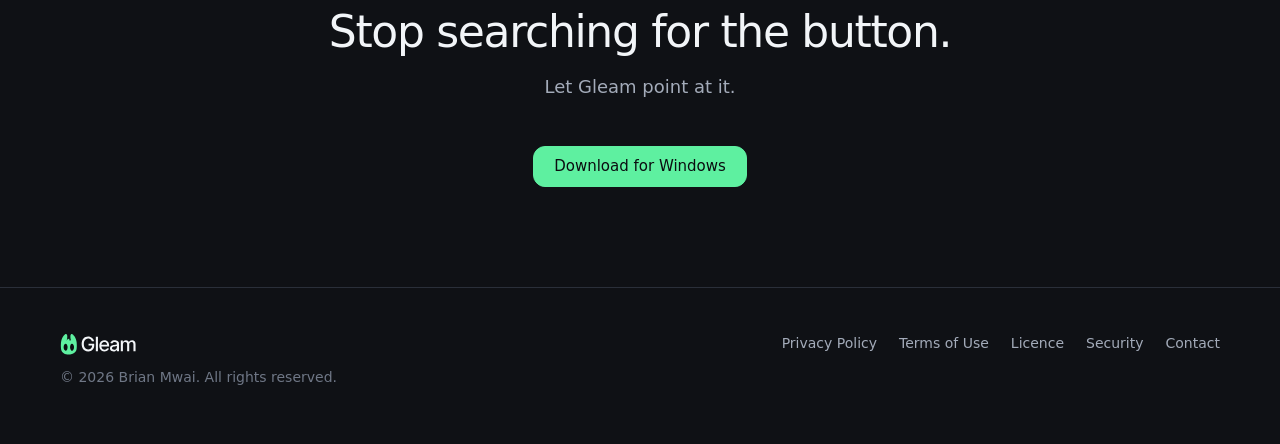
==== commit 4bf0a542: "Custom scrollbar across the site, shorter Lead builder title on Brian's card" ====
--- a/gleam/index.html
+++ b/gleam/index.html
@@ -24,7 +24,7 @@
   <meta name="twitter:description" content="Claude Fable 5.1 zooms into your real screen, circles the exact button and clicks it for you. Plus a room of AI experts you build. Champion, 1st of 19, Claude Community Kenya Build Day.">
   <meta name="twitter:image" content="https://brn-mwai.github.io/gleam/assets/og.png?v=2">
   <script>document.documentElement.classList.add("m");setTimeout(function(){if(!window.__gleamMotion)document.documentElement.classList.remove("m")},3000)</script>
-  <link rel="stylesheet" href="assets/site.css?v=8">
+  <link rel="stylesheet" href="assets/site.css?v=9">
   <script type="application/ld+json">
   {
     "@context": "https://schema.org",
@@ -381,7 +381,7 @@
         <h2 id="team-title">Made in Nairobi</h2>
         <p class="section-lead">Built overnight at the Claude Community Kenya Fable 5.1 Build Day, and still being built.</p>
         <div class="team">
-          <div class="person reveal"><img src="assets/mascots/team-mint.webp" alt="" width="180" height="165" loading="lazy"><b>Brian Mwai</b><span>Founder, design and engineering</span></div>
+          <div class="person reveal"><img src="assets/mascots/team-mint.webp" alt="" width="180" height="165" loading="lazy"><b>Brian Mwai</b><span>Lead builder</span></div>
           <div class="person reveal"><img src="assets/mascots/team-pink.webp" alt="" width="180" height="165" loading="lazy"><b>Priscilla N.</b><span>Team</span></div>
           <div class="person reveal"><img src="assets/mascots/team-blue.webp" alt="" width="180" height="165" loading="lazy"><b>Harris</b><span>Team</span></div>
         </div>
--- a/gleam/assets/site.css
+++ b/gleam/assets/site.css
@@ -259,3 +259,13 @@
   .tag i { display: block; font-size: 11.5px; }
   .tag-amb i { color: var(--gold-2); }
 }
+
+::-webkit-scrollbar { width: 12px; height: 12px; }
+::-webkit-scrollbar-track { background: var(--bg); }
+::-webkit-scrollbar-thumb { border: 3px solid var(--bg); border-radius: 999px; background: var(--line-2); }
+::-webkit-scrollbar-thumb:hover { background: var(--mint-2); }
+::-webkit-scrollbar-thumb:active { background: var(--mint); }
+::-webkit-scrollbar-corner { background: var(--bg); }
+@supports not selector(::-webkit-scrollbar) {
+  html { scrollbar-width: thin; scrollbar-color: var(--line-2) var(--bg); }
+}
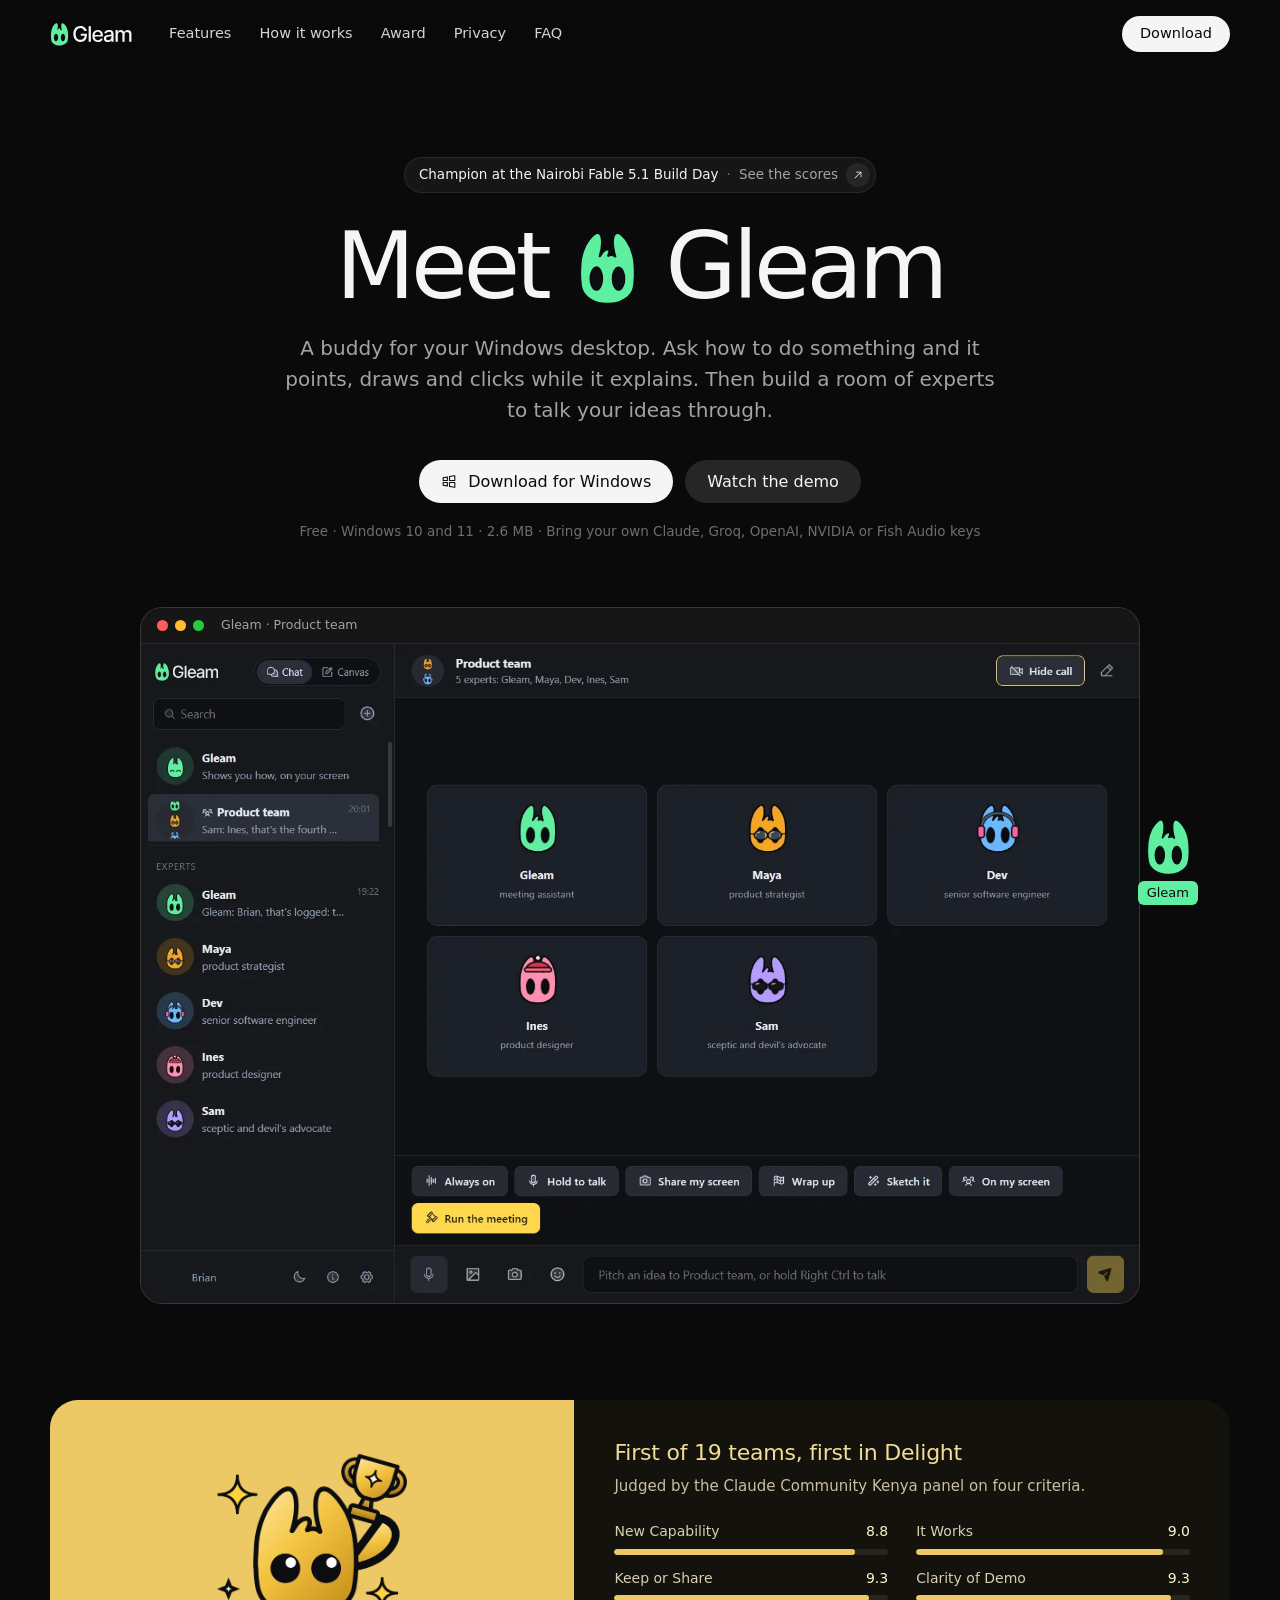
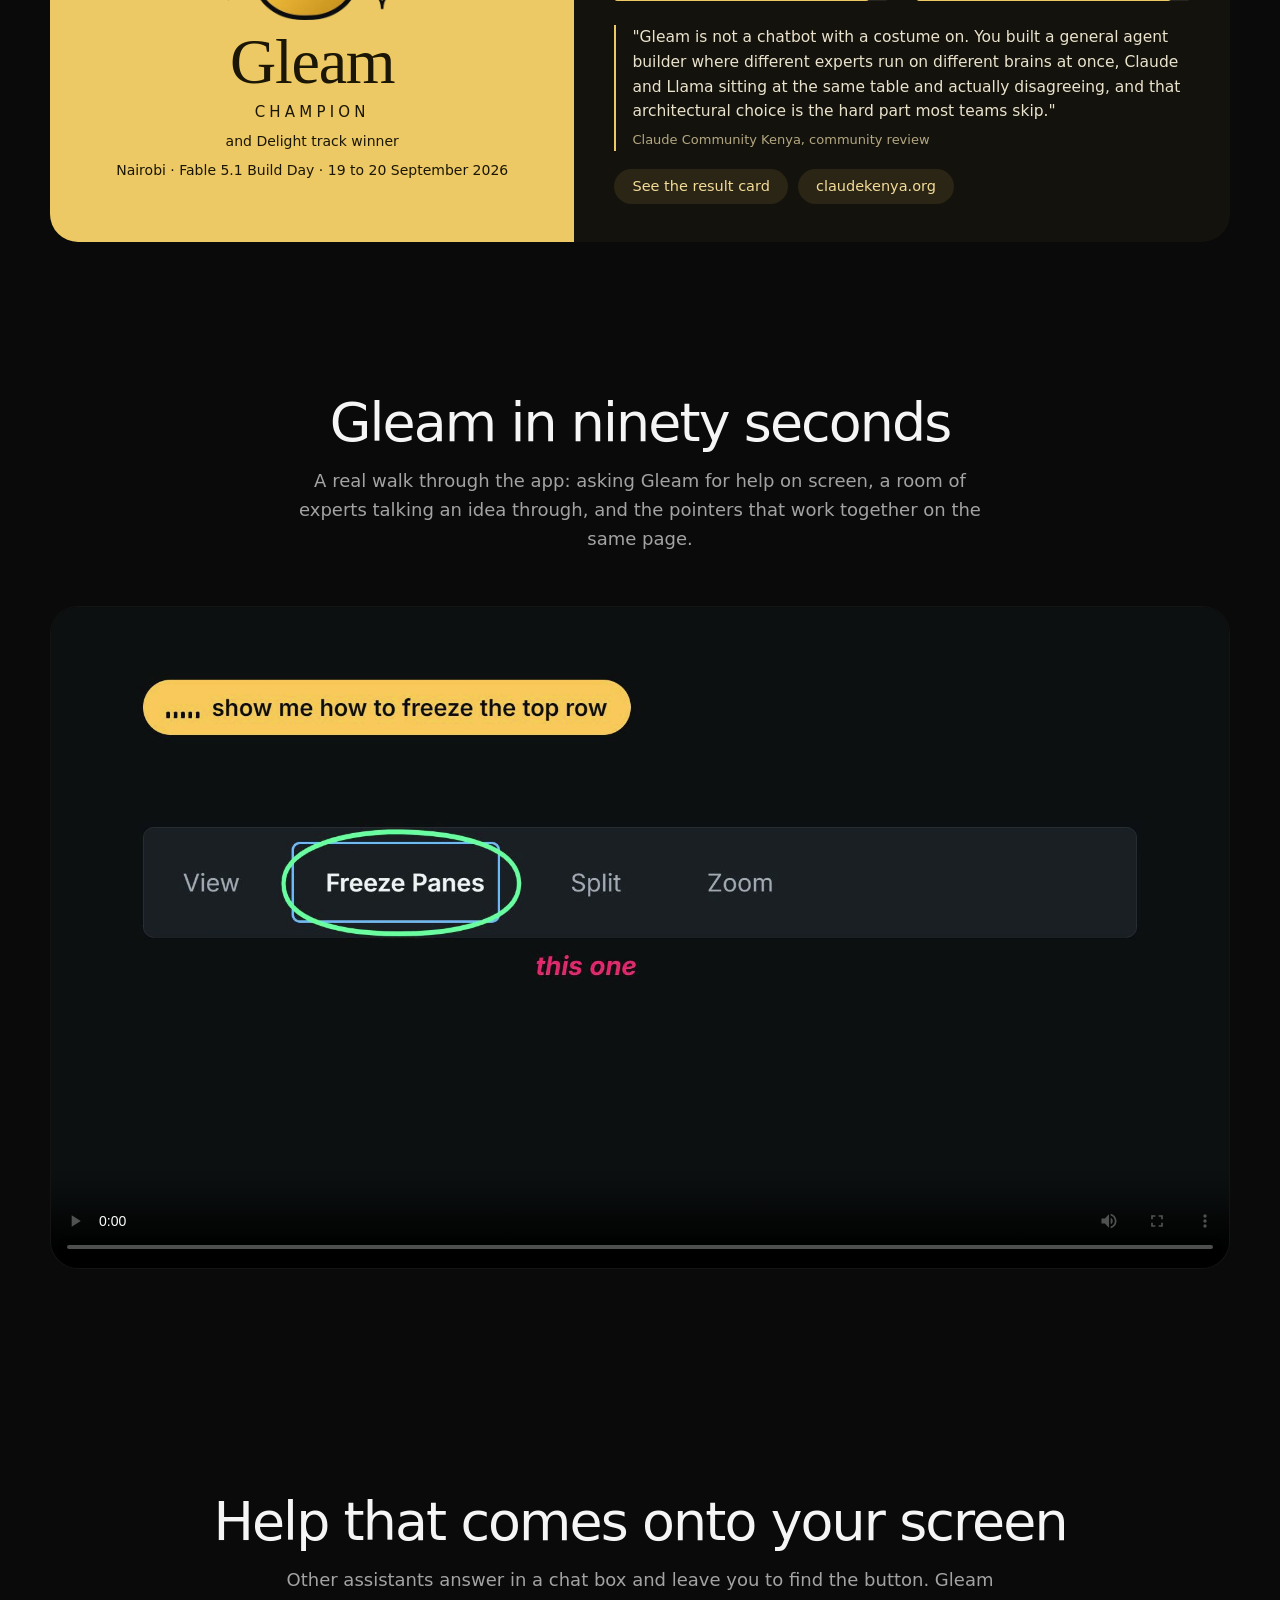
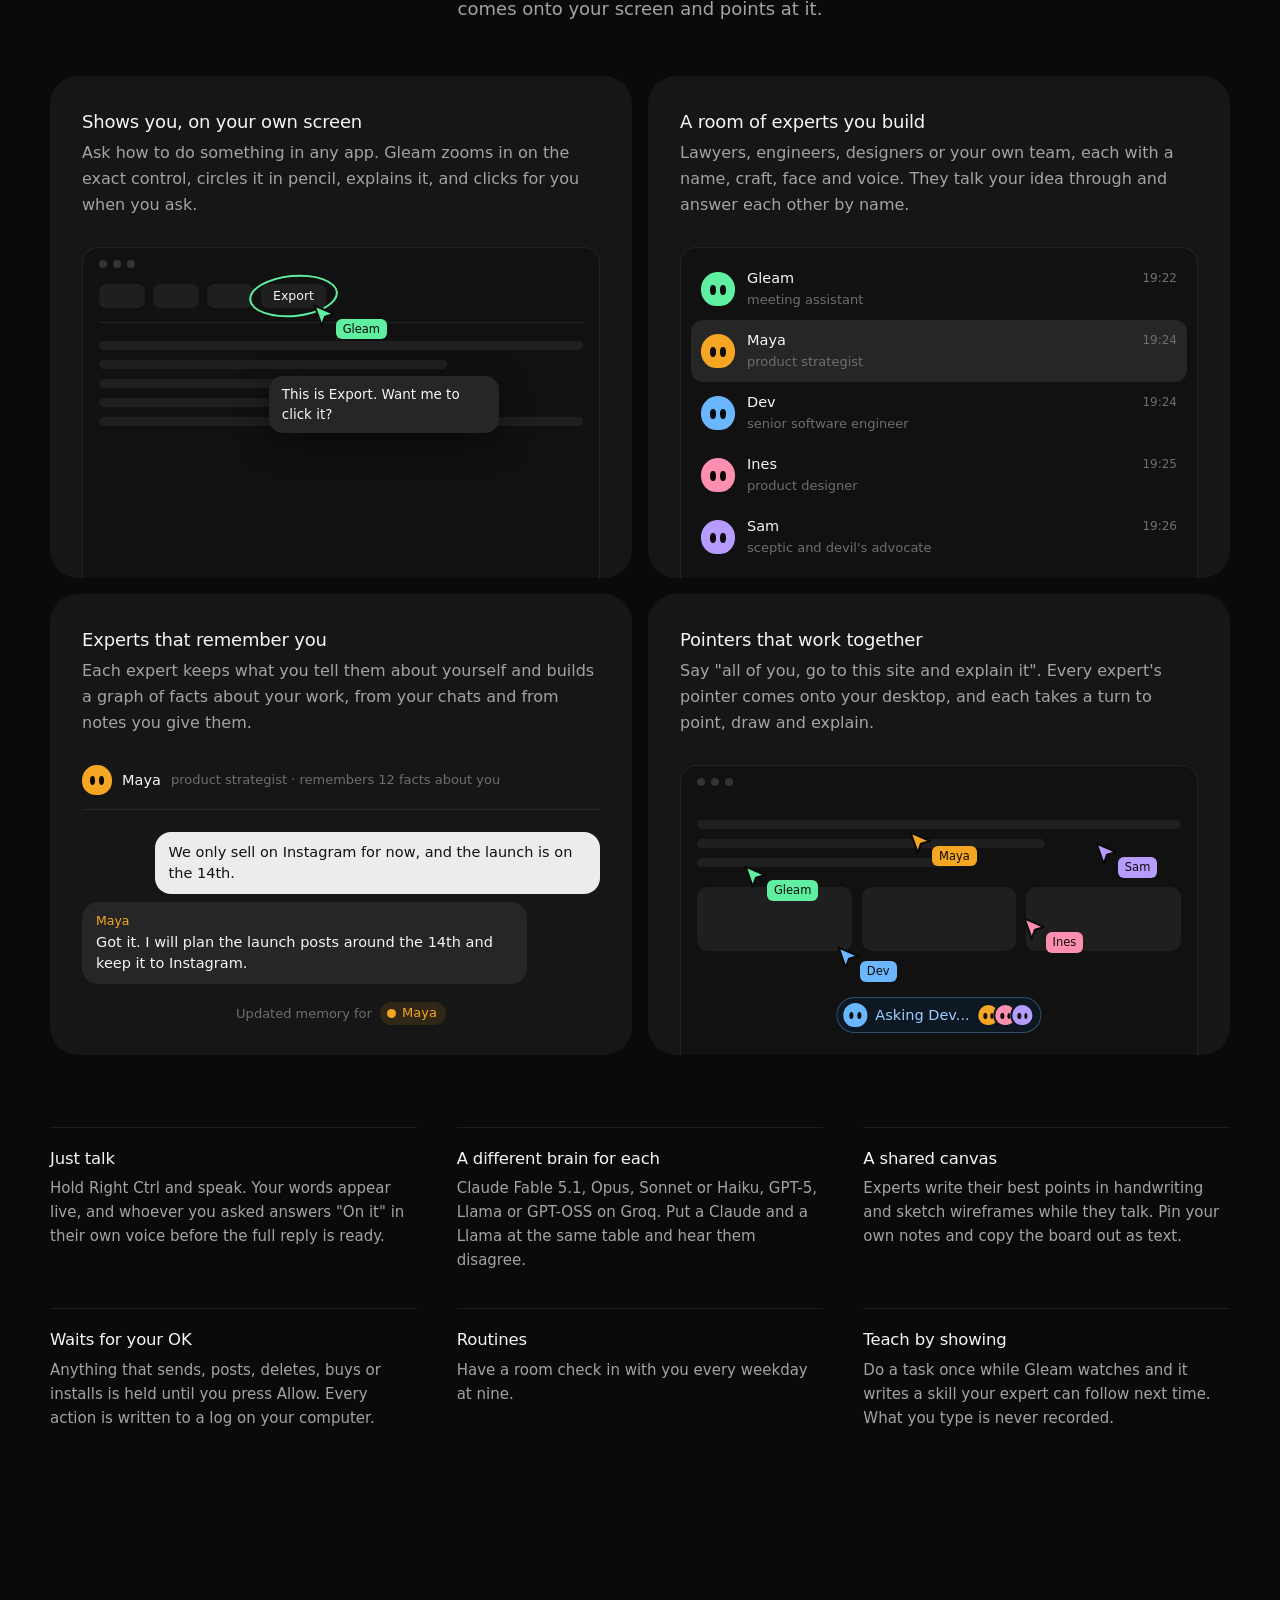
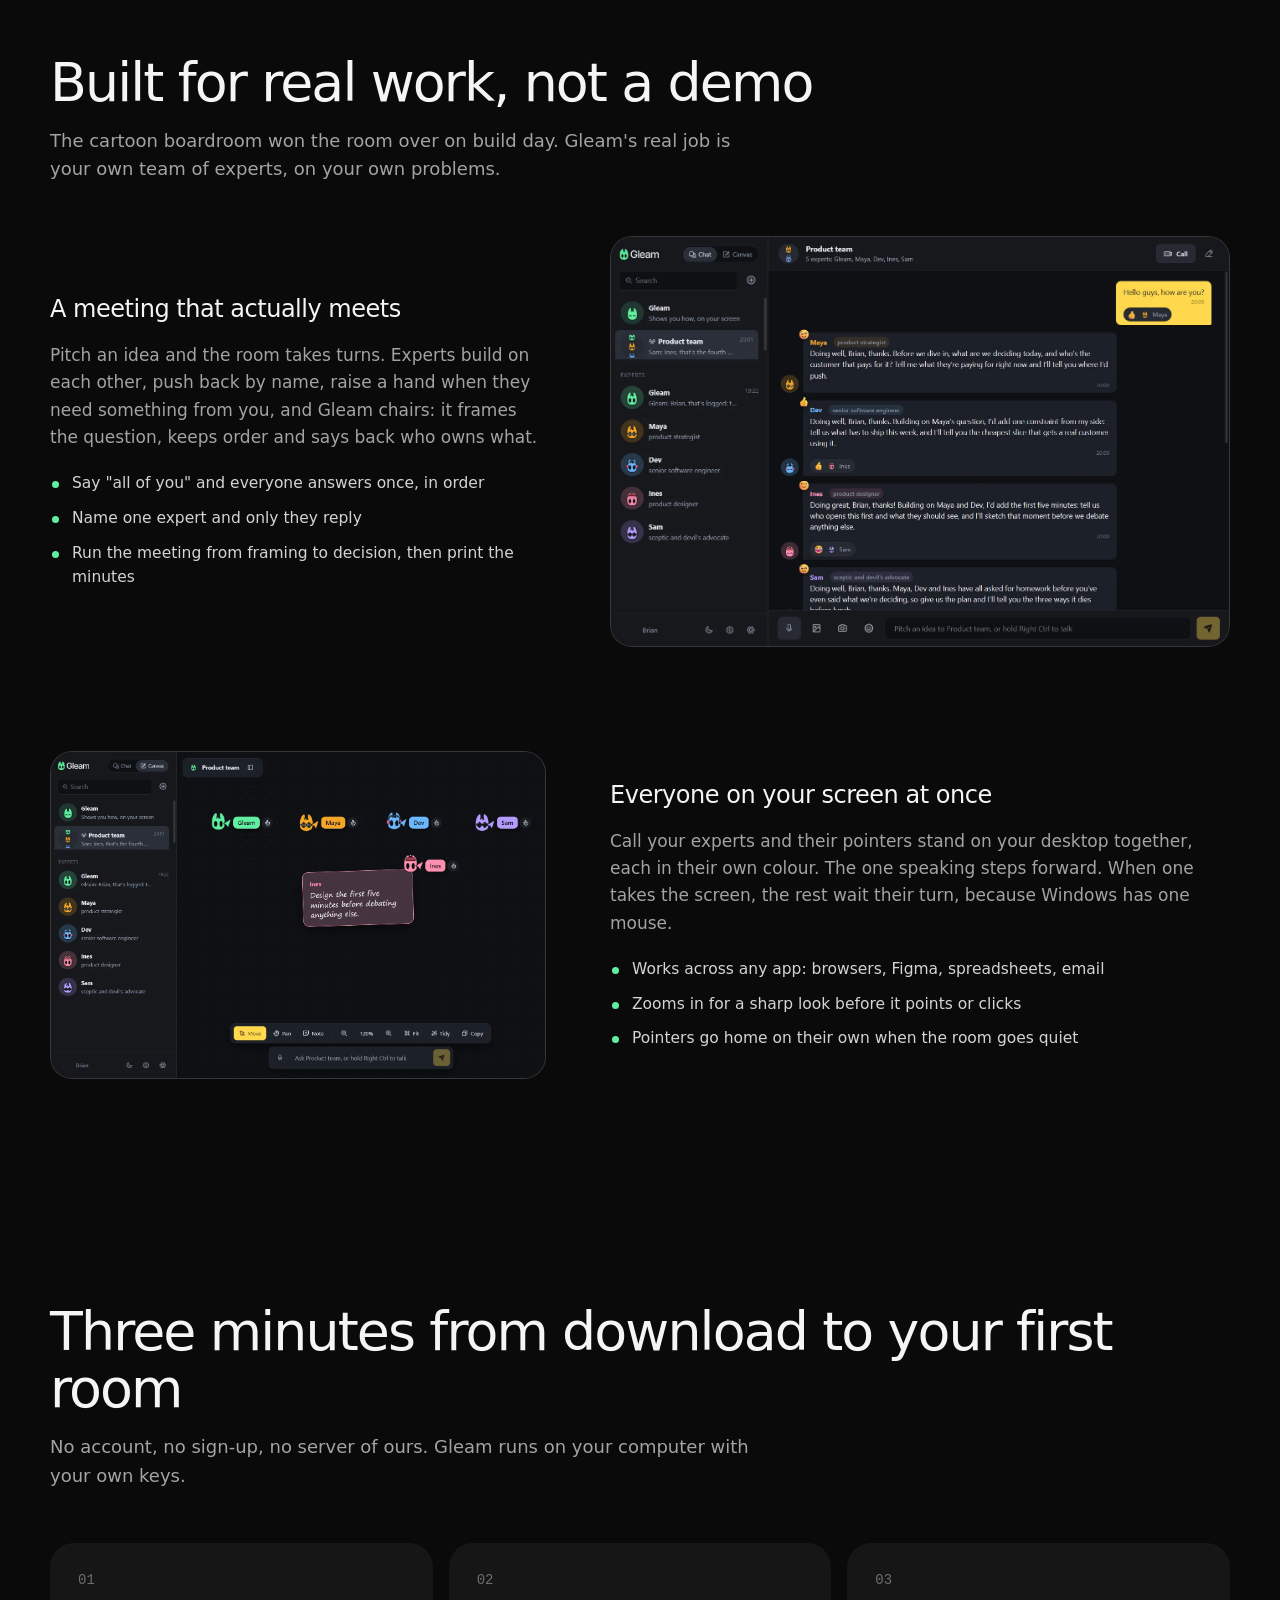
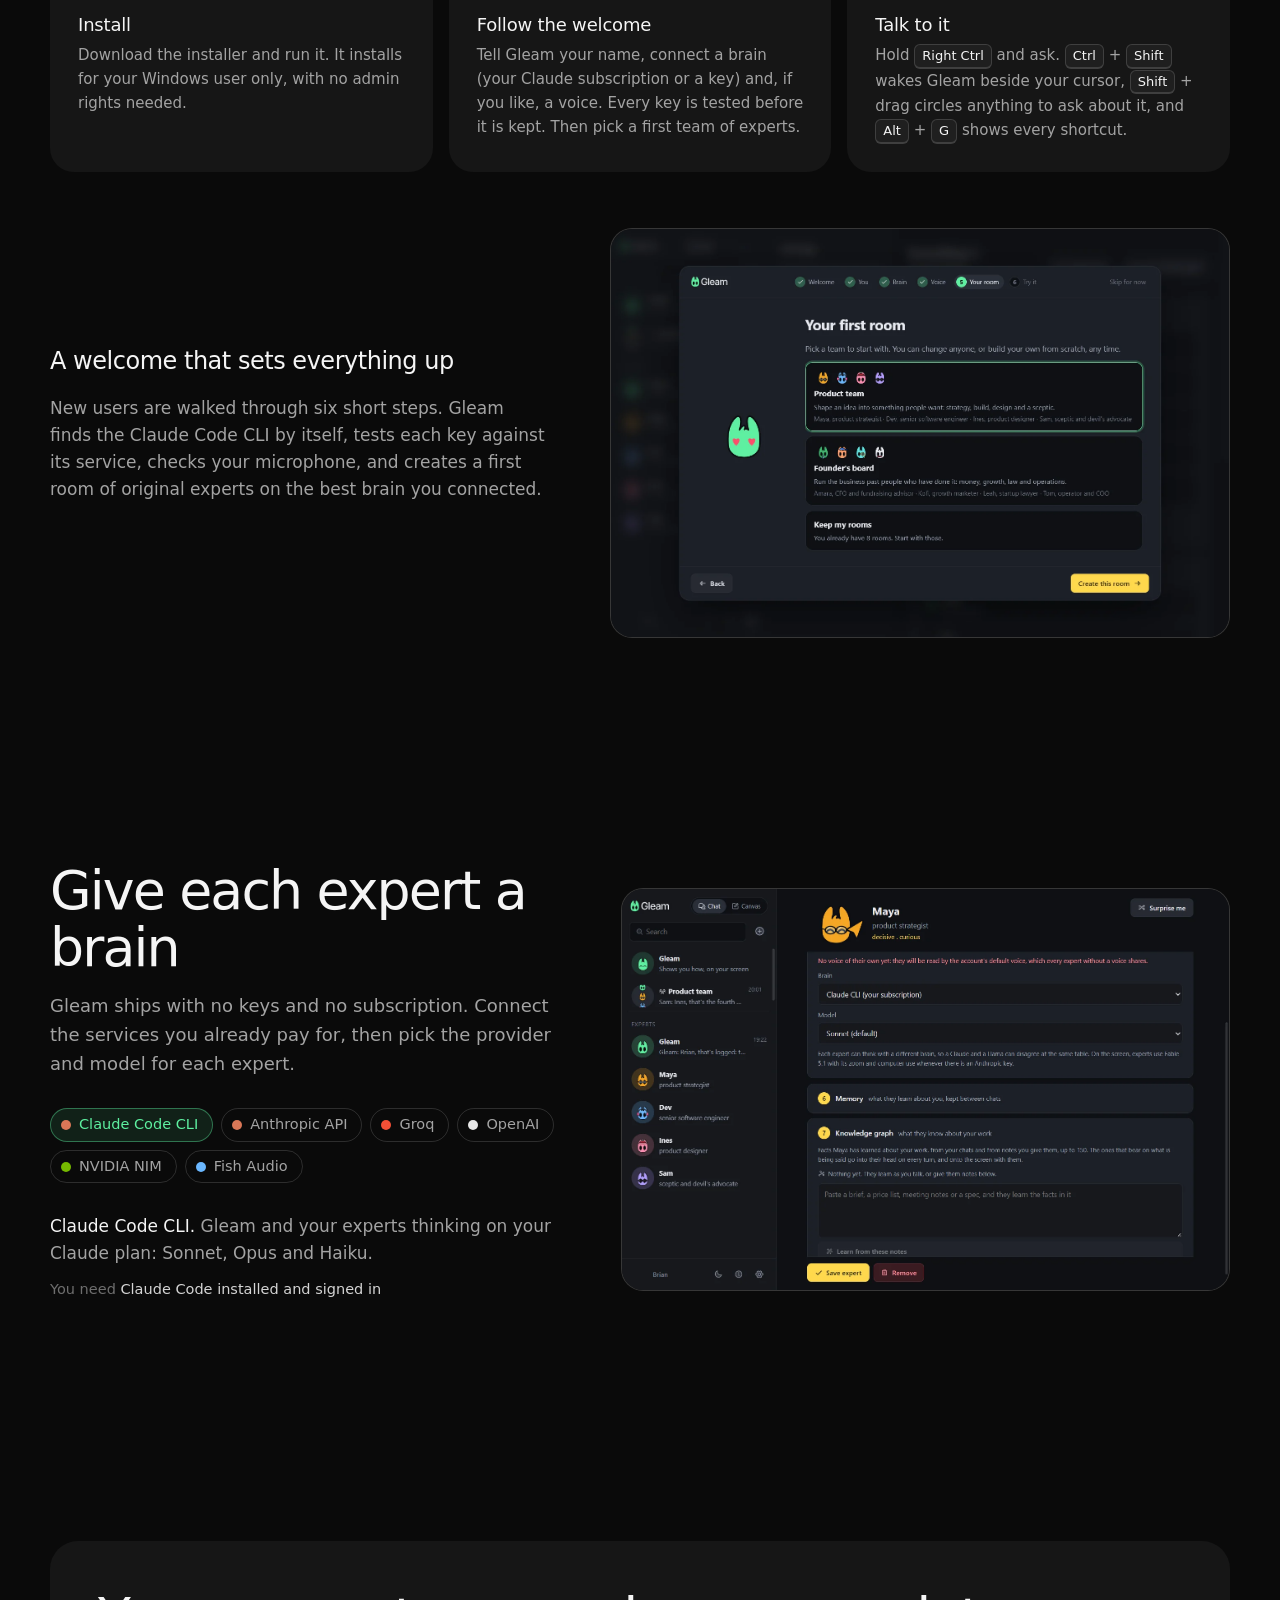
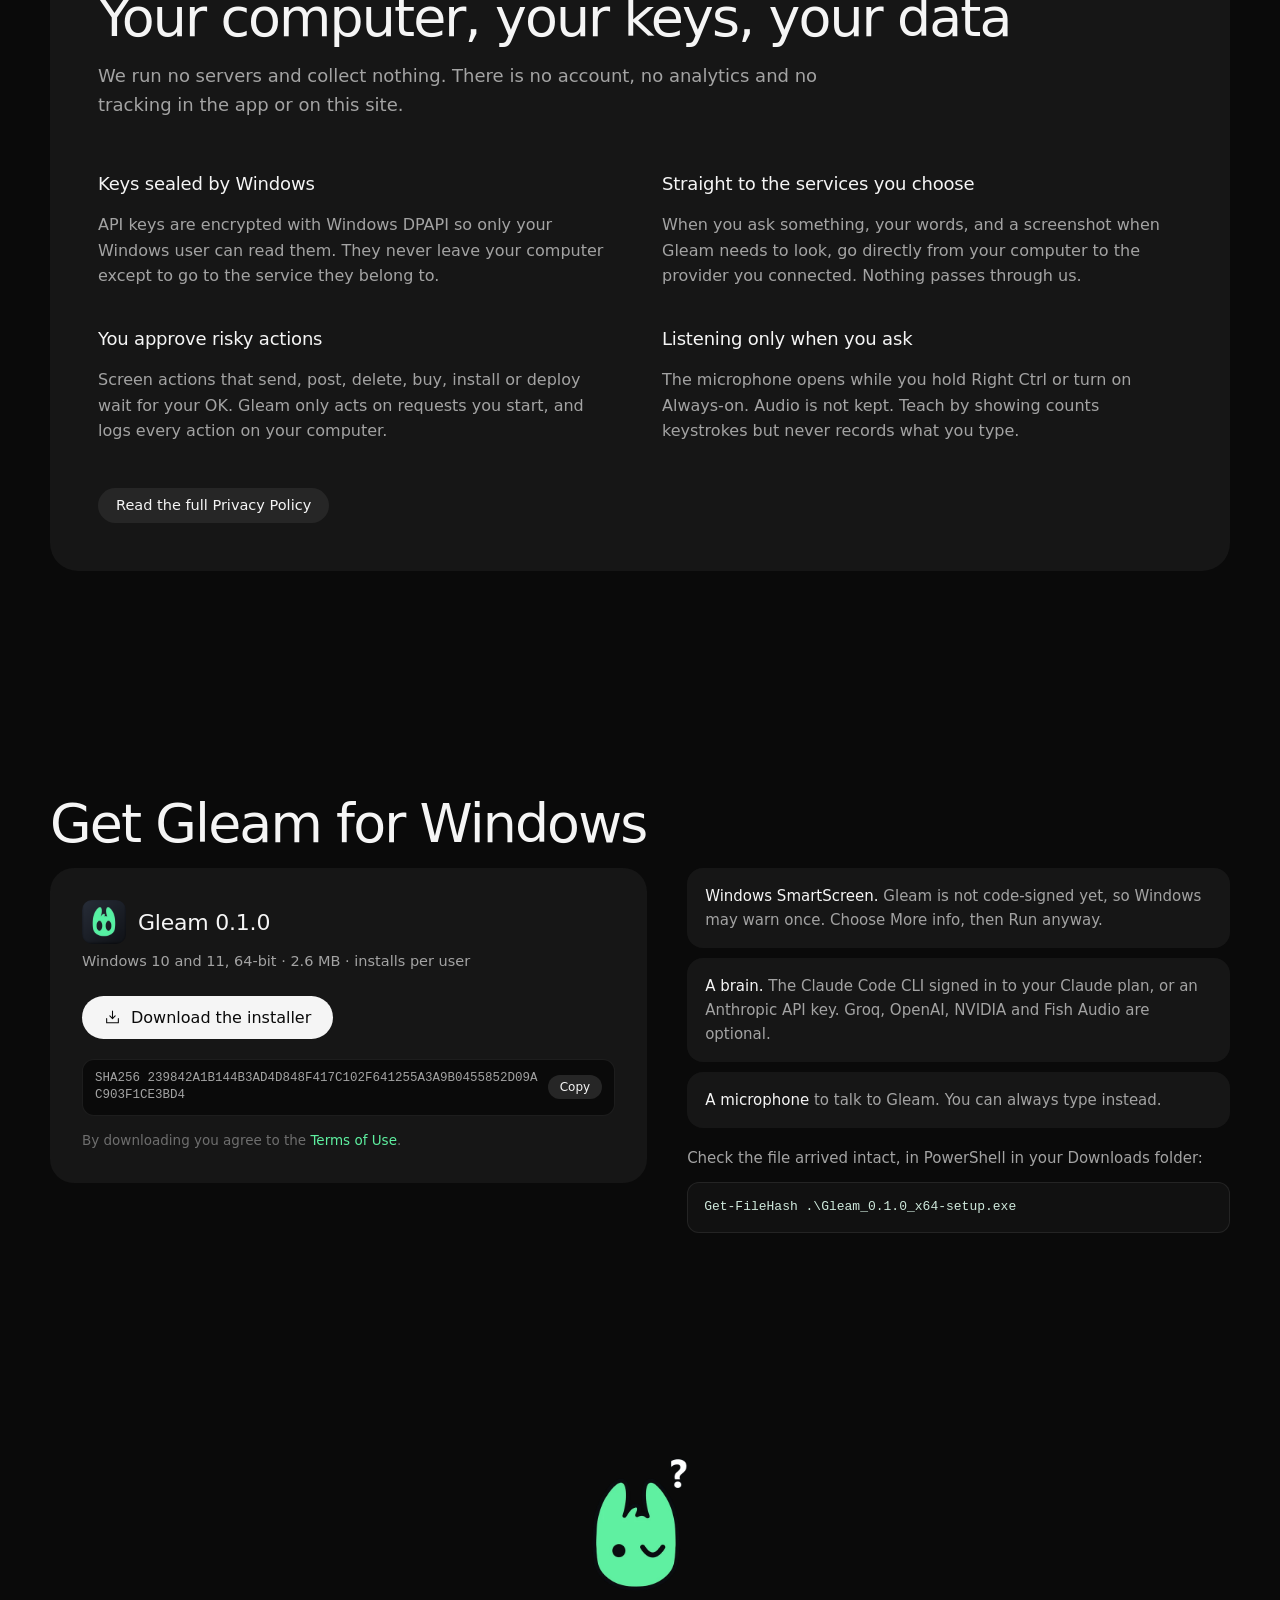
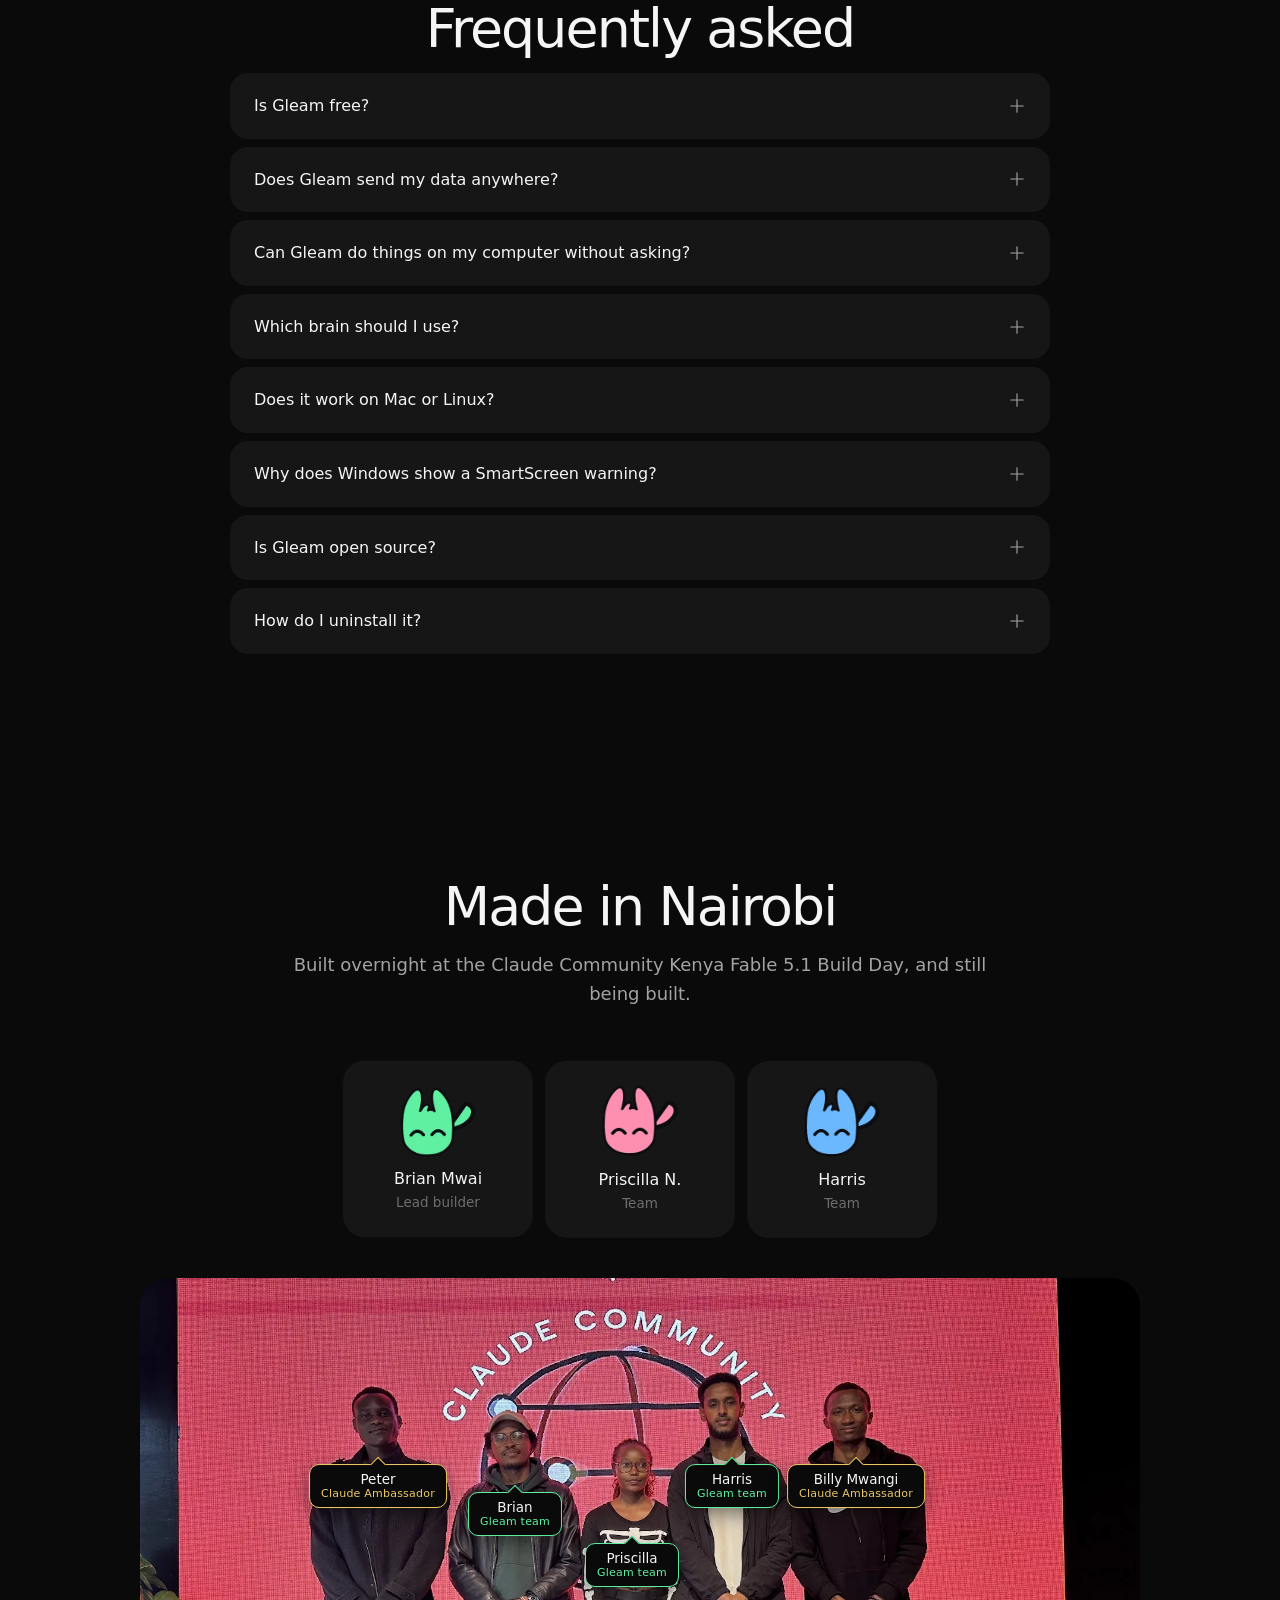
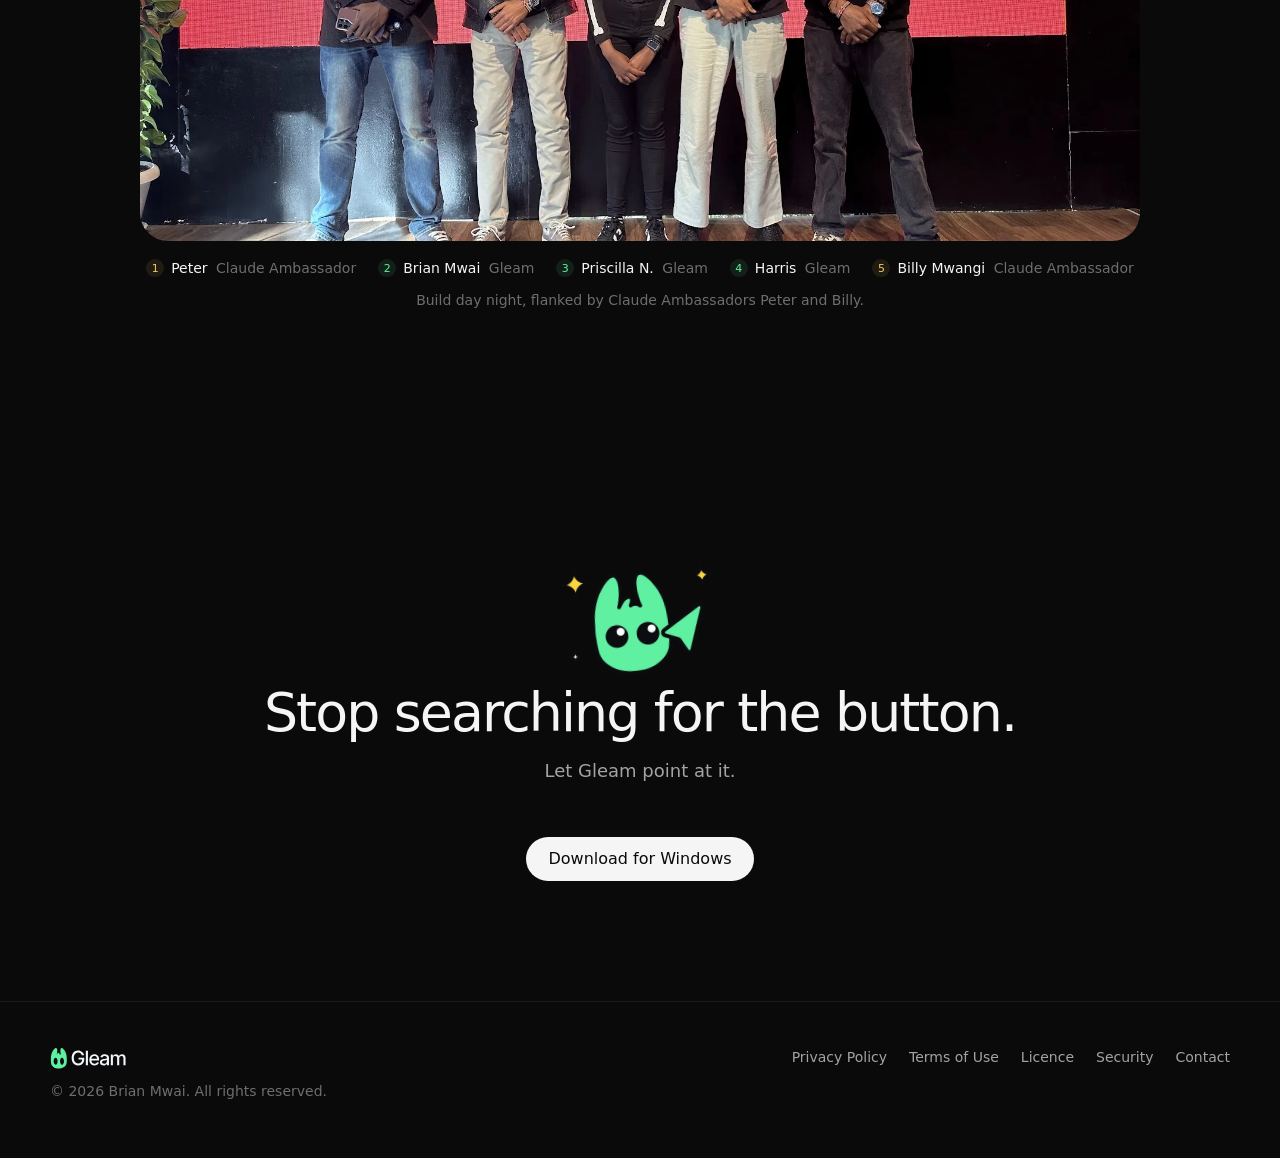
==== commit 1bd2e8f3: "Grok-style refresh: black canvas, pill CTAs, centred hero, bento tiles with built vignettes, brain c" ====
--- a/gleam/index.html
+++ b/gleam/index.html
@@ -24,7 +24,7 @@
   <meta name="twitter:description" content="Claude Fable 5.1 zooms into your real screen, circles the exact button and clicks it for you. Plus a room of AI experts you build. Champion, 1st of 19, Claude Community Kenya Build Day.">
   <meta name="twitter:image" content="https://brn-mwai.github.io/gleam/assets/og.png?v=2">
   <script>document.documentElement.classList.add("m");setTimeout(function(){if(!window.__gleamMotion)document.documentElement.classList.remove("m")},3000)</script>
-  <link rel="stylesheet" href="assets/site.css?v=9">
+  <link rel="stylesheet" href="assets/site.css?v=10">
   <script type="application/ld+json">
   {
     "@context": "https://schema.org",
@@ -63,32 +63,26 @@
 
   <main id="main">
     <section class="hero">
-      <div class="wrap hero-grid">
-        <div>
-          <a class="award-pill" href="#award">
-            <i><svg viewBox="0 0 256 256" width="14" height="14" aria-hidden="true"><path d="M232,64H208V48a8,8,0,0,0-8-8H56a8,8,0,0,0-8,8V64H24A16,16,0,0,0,8,80V96a40,40,0,0,0,40,40h3.65A80.13,80.13,0,0,0,120,191.61V216H96a8,8,0,0,0,0,16h64a8,8,0,0,0,0-16H136V191.58c31.94-3.23,58.44-25.64,68.08-55.58H208a40,40,0,0,0,40-40V80A16,16,0,0,0,232,64ZM48,120A24,24,0,0,1,24,96V80H48v32q0,4,.39,8Zm144-8.9c0,35.52-29,64.64-64,64.9a64,64,0,0,1-64-64V56H192ZM232,96a24,24,0,0,1-24,24h-.5a81.81,81.81,0,0,0,.5-8.9V80h24Z" fill="currentColor"/></svg></i>
-            Champion · Nairobi Fable 5.1 Build Day
-          </a>
-          <h1>A buddy that shows you how, <em>on your own screen.</em></h1>
-          <p class="lead">Gleam lives on your Windows desktop. Ask how to do something and it points, draws and clicks while it explains. Then build a room of AI experts, each with its own brain, voice and memory, and hear them talk your idea through out loud.</p>
+      <div class="wrap hero-in">
+        <div class="hero-copy">
+          <a class="announce" href="#award"><b>Champion at the Nairobi Fable 5.1 Build Day</b><span>See the scores</span><i><svg viewBox="0 0 256 256" width="12" height="12" aria-hidden="true"><path d="M200,64V168a8,8,0,0,1-16,0V83.31L69.66,197.66a8,8,0,0,1-11.32-11.32L172.69,72H88a8,8,0,0,1,0-16H192A8,8,0,0,1,200,64Z" fill="currentColor"/></svg></i></a>
+          <h1>Meet <img class="h1-mascot" src="assets/mascot.svg" alt="" width="118" height="155"> Gleam</h1>
+          <p class="lead">A buddy for your Windows desktop. Ask how to do something and it points, draws and clicks while it explains. Then build a room of experts to talk your ideas through.</p>
           <div class="cta">
             <a class="btn btn-primary" href="https://github.com/brn-mwai/brn-mwai.github.io/releases/download/v0.1.0/Gleam_0.1.0_x64-setup.exe" data-download>
               <svg viewBox="0 0 256 256" aria-hidden="true"><path d="M208,136H128a8,8,0,0,0-8,8v57.45a8,8,0,0,0,6.57,7.88l80,14.54A7.61,7.61,0,0,0,208,224a8,8,0,0,0,8-8V144A8,8,0,0,0,208,136Zm-8,70.41-64-11.63V152h64ZM96,136H32a8,8,0,0,0-8,8v40a8,8,0,0,0,6.57,7.87l64,11.64a8.54,8.54,0,0,0,1.43.13,8,8,0,0,0,8-8V144A8,8,0,0,0,96,136Zm-8,50.05-48-8.73V152H88ZM213.13,33.86a8,8,0,0,0-6.56-1.73l-80,14.55A8,8,0,0,0,120,54.55V112a8,8,0,0,0,8,8h80a8,8,0,0,0,8-8V40A8,8,0,0,0,213.13,33.86ZM200,104H136V61.22l64-11.63ZM101.13,54.22a8,8,0,0,0-6.56-1.73l-64,11.64A8,8,0,0,0,24,72v40a8,8,0,0,0,8,8H96a8,8,0,0,0,8-8V60.36A8,8,0,0,0,101.13,54.22ZM88,104H40V78.68L88,70Z" fill="currentColor"/></svg>
               Download for Windows
             </a>
-            <a class="btn" href="#demo">
-              <svg viewBox="0 0 256 256" aria-hidden="true"><path d="M232.4,114.49,88.32,26.35a16,16,0,0,0-16.2-.3A15.86,15.86,0,0,0,64,39.87V216.13A15.94,15.94,0,0,0,80,232a16.07,16.07,0,0,0,8.36-2.35L232.4,141.51a15.81,15.81,0,0,0,0-27ZM80,215.94V40l143.83,88Z" fill="currentColor"/></svg>
-              Watch the demo
-            </a>
-          </div>
-          <p class="fineprint">Free · Windows 10 and 11 · 2.6 MB · Bring your own Claude, Groq, OpenAI, NVIDIA or Fish Audio keys.</p>
+            <a class="btn" href="#demo">Watch the demo</a>
+          </div>
+          <p class="fineprint">Free · Windows 10 and 11 · 2.6 MB · Bring your own Claude, Groq, OpenAI, NVIDIA or Fish Audio keys</p>
         </div>
         <div class="hero-shot reveal">
           <div class="window">
             <div class="window-bar"><i></i><i></i><i></i><span>Gleam · Product team</span></div>
             <img src="assets/shots/room-call.webp" alt="Gleam's call view with five experts: Gleam, Maya the product strategist, Dev the engineer, Ines the designer and Sam the sceptic." width="1475" height="975">
           </div>
-          <img class="hero-mascot" src="assets/mascot.svg" alt="" width="118" height="155">
+          <div class="hero-pointer" aria-hidden="true"><img src="assets/mascot.svg" alt="" width="118" height="155"><span>Gleam</span></div>
         </div>
       </div>
     </section>
@@ -127,7 +121,6 @@
 
     <section id="demo" aria-labelledby="demo-title">
       <div class="wrap center">
-        <p class="kicker">See it work</p>
         <h2 id="demo-title">Gleam in ninety seconds</h2>
         <p class="section-lead">A real walk through the app: asking Gleam for help on screen, a room of experts talking an idea through, and the pointers that work together on the same page.</p>
         <div class="video-frame reveal">
@@ -141,62 +134,84 @@
 
     <section id="features" aria-labelledby="features-title">
       <div class="wrap">
-        <p class="kicker">What it does</p>
-        <h2 id="features-title">Help that comes out of the box</h2>
-        <p class="section-lead">Every other assistant answers in a chat box and leaves you to find the button. Gleam comes onto your screen and points at it.</p>
-        <div class="grid-3">
-          <article class="card reveal">
-            <div class="icon"><svg viewBox="0 0 256 256" aria-hidden="true"><path d="M168,132.69,214.08,115l.33-.13A16,16,0,0,0,213,85.07L52.92,32.8A15.95,15.95,0,0,0,32.8,52.92L85.07,213a15.82,15.82,0,0,0,14.41,11l.78,0a15.84,15.84,0,0,0,14.61-9.59l.13-.33L132.69,168,184,219.31a16,16,0,0,0,22.63,0l12.68-12.68a16,16,0,0,0,0-22.63ZM195.31,208,144,156.69a16,16,0,0,0-26,4.93c0,.11-.09.22-.13.32l-17.65,46L48,48l159.85,52.2-45.95,17.64-.32.13a16,16,0,0,0-4.93,26h0L208,195.31Z" fill="currentColor"/></svg></div>
-            <h3>Shows you, on your screen</h3>
-            <p>Ask how to do something in any app. Gleam looks at your screen, zooms in on the exact control, circles it in pencil, explains it, and clicks for you when you ask.</p>
+        <h2 id="features-title" class="center">Help that comes onto your screen</h2>
+        <p class="section-lead center">Other assistants answer in a chat box and leave you to find the button. Gleam comes onto your screen and points at it.</p>
+        <div class="bento">
+          <article class="tile reveal">
+            <div class="tile-text">
+              <h3>Shows you, on your own screen</h3>
+              <p>Ask how to do something in any app. Gleam zooms in on the exact control, circles it in pencil, explains it, and clicks for you when you ask.</p>
+            </div>
+            <div class="tile-art art-screen" aria-hidden="true">
+              <div class="mock">
+                <div class="mock-bar"><i></i><i></i><i></i></div>
+                <div class="mock-tools"><span></span><span></span><span></span><span class="mock-target">Export<em class="mock-ring"></em><span class="ptr" style="--c:#5ef0a0"><svg viewBox="0 0 20 20"><path d="M2 2 L17 8.5 L10 10.5 L7.5 17.5 Z"/></svg><b>Gleam</b></span></span></div>
+                <div class="mock-lines"><span></span><span></span><span></span><span></span><span></span></div>
+                <div class="bubble">This is Export. Want me to click it?</div>
+              </div>
+            </div>
           </article>
-          <article class="card reveal">
-            <div class="icon"><svg viewBox="0 0 256 256" aria-hidden="true"><path d="M244.8,150.4a8,8,0,0,1-11.2-1.6A51.6,51.6,0,0,0,192,128a8,8,0,0,1-7.37-4.89,8,8,0,0,1,0-6.22A8,8,0,0,1,192,112a24,24,0,1,0-23.24-30,8,8,0,1,1-15.5-4A40,40,0,1,1,219,117.51a67.94,67.94,0,0,1,27.43,21.68A8,8,0,0,1,244.8,150.4ZM190.92,212a8,8,0,1,1-13.84,8,57,57,0,0,0-98.16,0,8,8,0,1,1-13.84-8,72.06,72.06,0,0,1,33.74-29.92,48,48,0,1,1,58.36,0A72.06,72.06,0,0,1,190.92,212ZM128,176a32,32,0,1,0-32-32A32,32,0,0,0,128,176ZM72,120a8,8,0,0,0-8-8A24,24,0,1,1,87.24,82a8,8,0,1,0,15.5-4A40,40,0,1,0,37,117.51,67.94,67.94,0,0,0,9.6,139.19a8,8,0,1,0,12.8,9.61A51.6,51.6,0,0,1,64,128,8,8,0,0,0,72,120Z" fill="currentColor"/></svg></div>
-            <h3>A room of experts you build</h3>
-            <p>Lawyers, engineers, designers or your own team: any expert you like, with a name, craft, personality, face, voice and skills. They talk your idea through and answer each other by name.</p>
+          <article class="tile reveal">
+            <div class="tile-text">
+              <h3>A room of experts you build</h3>
+              <p>Lawyers, engineers, designers or your own team, each with a name, craft, face and voice. They talk your idea through and answer each other by name.</p>
+            </div>
+            <div class="tile-art art-list" aria-hidden="true">
+              <ul class="roster">
+                <li><i class="face" style="--c:#5ef0a0"></i><b>Gleam</b><span>meeting assistant</span><time>19:22</time></li>
+                <li class="is-on"><i class="face" style="--c:#f5a623"></i><b>Maya</b><span>product strategist</span><time>19:24</time></li>
+                <li><i class="face" style="--c:#6ab7ff"></i><b>Dev</b><span>senior software engineer</span><time>19:24</time></li>
+                <li><i class="face" style="--c:#ff8fb1"></i><b>Ines</b><span>product designer</span><time>19:25</time></li>
+                <li><i class="face" style="--c:#b69cff"></i><b>Sam</b><span>sceptic and devil's advocate</span><time>19:26</time></li>
+              </ul>
+            </div>
           </article>
-          <article class="card reveal">
-            <div class="icon"><svg viewBox="0 0 256 256" aria-hidden="true"><path d="M248,124a56.11,56.11,0,0,0-32-50.61V72a48,48,0,0,0-88-26.49A48,48,0,0,0,40,72v1.39a56,56,0,0,0,0,101.2V176a48,48,0,0,0,88,26.49A48,48,0,0,0,216,176v-1.41A56.09,56.09,0,0,0,248,124ZM88,208a32,32,0,0,1-31.81-28.56A55.87,55.87,0,0,0,64,180h8a8,8,0,0,0,0-16H64A40,40,0,0,1,50.67,86.27,8,8,0,0,0,56,78.73V72a32,32,0,0,1,64,0v68.26A47.8,47.8,0,0,0,88,128a8,8,0,0,0,0,16,32,32,0,0,1,0,64Zm104-44h-8a8,8,0,0,0,0,16h8a55.87,55.87,0,0,0,7.81-.56A32,32,0,1,1,168,144a8,8,0,0,0,0-16,47.8,47.8,0,0,0-32,12.26V72a32,32,0,0,1,64,0v6.73a8,8,0,0,0,5.33,7.54A40,40,0,0,1,192,164Zm16-52a8,8,0,0,1-8,8h-4a36,36,0,0,1-36-36V80a8,8,0,0,1,16,0v4a20,20,0,0,0,20,20h4A8,8,0,0,1,208,112ZM60,120H56a8,8,0,0,1,0-16h4A20,20,0,0,0,80,84V80a8,8,0,0,1,16,0v4A36,36,0,0,1,60,120Z" fill="currentColor"/></svg></div>
-            <h3>A different brain for each</h3>
-            <p>Claude Fable 5.1, Opus, Sonnet or Haiku, GPT-5, Llama or GPT-OSS on Groq. Put a Claude and a Llama at the same table and hear them genuinely disagree.</p>
+          <article class="tile reveal">
+            <div class="tile-text">
+              <h3>Experts that remember you</h3>
+              <p>Each expert keeps what you tell them about yourself and builds a graph of facts about your work, from your chats and from notes you give them.</p>
+            </div>
+            <div class="tile-art art-memory" aria-hidden="true">
+              <div class="thread-head"><i class="face" style="--c:#f5a623"></i><b>Maya</b><span>product strategist · remembers 12 facts about you</span></div>
+              <div class="msg msg-me">We only sell on Instagram for now, and the launch is on the 14th.</div>
+              <div class="msg"><b style="--c:#f5a623">Maya</b>Got it. I will plan the launch posts around the 14th and keep it to Instagram.</div>
+              <p class="memo">Updated memory for <span style="--c:#f5a623">Maya</span></p>
+            </div>
           </article>
-          <article class="card reveal">
-            <div class="icon"><svg viewBox="0 0 256 256" aria-hidden="true"><path d="M196,88a27.86,27.86,0,0,0-13.35,3.39A28,28,0,0,0,144,74.7V44a28,28,0,0,0-56,0v80l-3.82-6.13A28,28,0,0,0,35.73,146l4.67,8.23C74.81,214.89,89.05,240,136,240a88.1,88.1,0,0,0,88-88V116A28,28,0,0,0,196,88Zm12,64a72.08,72.08,0,0,1-72,72c-37.63,0-47.84-18-81.68-77.68l-4.69-8.27,0-.05A12,12,0,0,1,54,121.61a11.88,11.88,0,0,1,6-1.6,12,12,0,0,1,10.41,6,1.76,1.76,0,0,0,.14.23l18.67,30A8,8,0,0,0,104,152V44a12,12,0,0,1,24,0v68a8,8,0,0,0,16,0V100a12,12,0,0,1,24,0v20a8,8,0,0,0,16,0v-4a12,12,0,0,1,24,0Z" fill="currentColor"/></svg></div>
-            <h3>Pointers that work together</h3>
-            <p>Say "all of you, go to this site and explain it". Every expert's pointer comes onto your desktop, one opens the page and the others point, draw and explain their part in turn.</p>
+          <article class="tile reveal">
+            <div class="tile-text">
+              <h3>Pointers that work together</h3>
+              <p>Say "all of you, go to this site and explain it". Every expert's pointer comes onto your desktop, and each takes a turn to point, draw and explain.</p>
+            </div>
+            <div class="tile-art art-team" aria-hidden="true">
+              <div class="mock mock-page">
+                <div class="mock-bar"><i></i><i></i><i></i></div>
+                <div class="mock-lines"><span></span><span></span><span></span></div>
+                <div class="mock-cards"><span></span><span></span><span></span></div>
+                <span class="ptr" style="--c:#5ef0a0;left:12%;top:34%"><svg viewBox="0 0 20 20"><path d="M2 2 L17 8.5 L10 10.5 L7.5 17.5 Z"/></svg><b>Gleam</b></span>
+                <span class="ptr" style="--c:#f5a623;left:44%;top:22%"><svg viewBox="0 0 20 20"><path d="M2 2 L17 8.5 L10 10.5 L7.5 17.5 Z"/></svg><b>Maya</b></span>
+                <span class="ptr" style="--c:#6ab7ff;left:30%;top:62%"><svg viewBox="0 0 20 20"><path d="M2 2 L17 8.5 L10 10.5 L7.5 17.5 Z"/></svg><b>Dev</b></span>
+                <span class="ptr" style="--c:#ff8fb1;left:66%;top:52%"><svg viewBox="0 0 20 20"><path d="M2 2 L17 8.5 L10 10.5 L7.5 17.5 Z"/></svg><b>Ines</b></span>
+                <span class="ptr" style="--c:#b69cff;left:80%;top:26%"><svg viewBox="0 0 20 20"><path d="M2 2 L17 8.5 L10 10.5 L7.5 17.5 Z"/></svg><b>Sam</b></span>
+                <div class="asking"><i class="face" style="--c:#6ab7ff"></i>Asking Dev...<span class="faces"><i class="face" style="--c:#f5a623"></i><i class="face" style="--c:#ff8fb1"></i><i class="face" style="--c:#b69cff"></i></span></div>
+              </div>
+            </div>
           </article>
-          <article class="card reveal">
-            <div class="icon"><svg viewBox="0 0 256 256" aria-hidden="true"><path d="M128,176a48.05,48.05,0,0,0,48-48V64a48,48,0,0,0-96,0v64A48.05,48.05,0,0,0,128,176ZM96,64a32,32,0,0,1,64,0v64a32,32,0,0,1-64,0Zm40,143.6V240a8,8,0,0,1-16,0V207.6A80.11,80.11,0,0,1,48,128a8,8,0,0,1,16,0,64,64,0,0,0,128,0,8,8,0,0,1,16,0A80.11,80.11,0,0,1,136,207.6Z" fill="currentColor"/></svg></div>
-            <h3>Just talk</h3>
-            <p>Hold Right Ctrl and speak. Your words appear live as you talk, and whoever you asked answers "On it" in their own voice before the full reply is even ready.</p>
-          </article>
-          <article class="card reveal">
-            <div class="icon"><svg viewBox="0 0 256 256" aria-hidden="true"><path d="M229.66,58.34l-32-32a8,8,0,0,0-11.32,0l-96,96A8,8,0,0,0,88,128v32a8,8,0,0,0,8,8h32a8,8,0,0,0,5.66-2.34l96-96A8,8,0,0,0,229.66,58.34ZM124.69,152H104V131.31l64-64L188.69,88ZM200,76.69,179.31,56,192,43.31,212.69,64ZM224,128v80a16,16,0,0,1-16,16H48a16,16,0,0,1-16-16V48A16,16,0,0,1,48,32h80a8,8,0,0,1,0,16H48V208H208V128a8,8,0,0,1,16,0Z" fill="currentColor"/></svg></div>
-            <h3>A shared canvas</h3>
-            <p>Experts write their best points in handwriting and sketch wireframes in pencil while they talk. Pin your own notes, ask the room about any of them, and copy the board out as text.</p>
-          </article>
-          <article class="card reveal">
-            <div class="icon"><svg viewBox="0 0 256 256" aria-hidden="true"><path d="M200,152a31.84,31.84,0,0,0-19.53,6.68l-23.11-18A31.65,31.65,0,0,0,160,128c0-.74,0-1.48-.08-2.21l13.23-4.41A32,32,0,1,0,168,104c0,.74,0,1.48.08,2.21l-13.23,4.41A32,32,0,0,0,128,96a32.59,32.59,0,0,0-5.27.44L115.89,81A32,32,0,1,0,96,88a32.59,32.59,0,0,0,5.27-.44l6.84,15.4a31.92,31.92,0,0,0-8.57,39.64L73.83,165.44a32.06,32.06,0,1,0,10.63,12l25.71-22.84a31.91,31.91,0,0,0,37.36-1.24l23.11,18A31.65,31.65,0,0,0,168,184a32,32,0,1,0,32-32Zm0-64a16,16,0,1,1-16,16A16,16,0,0,1,200,88ZM80,56A16,16,0,1,1,96,72,16,16,0,0,1,80,56ZM56,208a16,16,0,1,1,16-16A16,16,0,0,1,56,208Zm56-80a16,16,0,1,1,16,16A16,16,0,0,1,112,128Zm88,72a16,16,0,1,1,16-16A16,16,0,0,1,200,200Z" fill="currentColor"/></svg></div>
-            <h3>Memory and a knowledge graph</h3>
-            <p>Each expert remembers what you tell them about yourself and builds a graph of facts about your work, from your chats and from notes you give them.</p>
-          </article>
-          <article class="card reveal">
-            <div class="icon"><svg viewBox="0 0 256 256" aria-hidden="true"><path d="M208,40H48A16,16,0,0,0,32,56v56c0,52.72,25.52,84.67,46.93,102.19,23.06,18.86,46,25.26,47,25.53a8,8,0,0,0,4.2,0c1-.27,23.91-6.67,47-25.53C198.48,196.67,224,164.72,224,112V56A16,16,0,0,0,208,40Zm0,72c0,37.07-13.66,67.16-40.6,89.42A129.3,129.3,0,0,1,128,223.62a128.25,128.25,0,0,1-38.92-21.81C61.82,179.51,48,149.3,48,112l0-56,160,0ZM82.34,141.66a8,8,0,0,1,11.32-11.32L112,148.69l50.34-50.35a8,8,0,0,1,11.32,11.32l-56,56a8,8,0,0,1-11.32,0Z" fill="currentColor"/></svg></div>
-            <h3>Waits for your OK</h3>
-            <p>Anything that sends, posts, deletes, buys or installs is held until you press Allow. Every action Gleam takes is written to a log on your computer.</p>
-          </article>
-          <article class="card reveal">
-            <div class="icon"><svg viewBox="0 0 256 256" aria-hidden="true"><path d="M128,24A104,104,0,1,0,232,128,104.11,104.11,0,0,0,128,24Zm0,192a88,88,0,1,1,88-88A88.1,88.1,0,0,1,128,216Zm64-88a8,8,0,0,1-8,8H128a8,8,0,0,1-8-8V72a8,8,0,0,1,16,0v48h48A8,8,0,0,1,192,128Z" fill="currentColor"/></svg></div>
-            <h3>Routines and teach by showing</h3>
-            <p>Have a room check in every weekday at nine. Or do a task once while Gleam watches, and it writes a skill your expert can follow next time. What you type is never recorded.</p>
-          </article>
+        </div>
+
+        <div class="also">
+          <div class="reveal"><h3>Just talk</h3><p>Hold Right Ctrl and speak. Your words appear live, and whoever you asked answers "On it" in their own voice before the full reply is ready.</p></div>
+          <div class="reveal"><h3>A different brain for each</h3><p>Claude Fable 5.1, Opus, Sonnet or Haiku, GPT-5, Llama or GPT-OSS on Groq. Put a Claude and a Llama at the same table and hear them disagree.</p></div>
+          <div class="reveal"><h3>A shared canvas</h3><p>Experts write their best points in handwriting and sketch wireframes while they talk. Pin your own notes and copy the board out as text.</p></div>
+          <div class="reveal"><h3>Waits for your OK</h3><p>Anything that sends, posts, deletes, buys or installs is held until you press Allow. Every action is written to a log on your computer.</p></div>
+          <div class="reveal"><h3>Routines</h3><p>Have a room check in with you every weekday at nine.</p></div>
+          <div class="reveal"><h3>Teach by showing</h3><p>Do a task once while Gleam watches and it writes a skill your expert can follow next time. What you type is never recorded.</p></div>
         </div>
       </div>
     </section>
 
     <section aria-labelledby="inside-title">
       <div class="wrap">
-        <p class="kicker">Inside Gleam</p>
         <h2 id="inside-title">Built for real work, not a demo</h2>
         <p class="section-lead">The cartoon boardroom won the room over on build day. Gleam's real job is your own team of experts, on your own problems.</p>
 
@@ -222,32 +237,14 @@
               <li>Zooms in for a sharp look before it points or clicks</li>
               <li>Pointers go home on their own when the room goes quiet</li>
             </ul>
-            <figure class="pointers">
-              <img src="assets/shots/pointers.png" alt="Five Gleam pointers standing side by side on a desktop: Gleam, Maya, Dev, Ines and Sam, each with a coloured name tag." width="1633" height="113" loading="lazy">
-              <figcaption>The Product team, standing on the desktop</figcaption>
-            </figure>
           </div>
           <div class="window reveal"><img src="assets/shots/canvas.webp" alt="Gleam's canvas: experts as live cursors above a handwritten note by Ines." width="1475" height="975" loading="lazy"></div>
         </div>
-
-        <div class="show">
-          <div class="show-text reveal">
-            <h3>Every expert, their own mind</h3>
-            <p>Pick the provider and the model for each expert. Give them skills as SKILL.md files, teach them facts from your notes, and they keep what they learn about you between conversations.</p>
-            <ul class="ticks">
-              <li>Claude on your subscription through Claude Code, or on your API key</li>
-              <li>Groq for the fastest replies and live captions</li>
-              <li>Memory you can read, edit and clear at any time</li>
-            </ul>
-          </div>
-          <div class="window reveal"><img src="assets/shots/expert-brain.webp" alt="The expert editor showing the brain and model picker, memory and knowledge graph sections." width="1475" height="975" loading="lazy"></div>
-        </div>
       </div>
     </section>
 
     <section id="how" aria-labelledby="how-title">
       <div class="wrap">
-        <p class="kicker">How it works</p>
         <h2 id="how-title">Three minutes from download to your first room</h2>
         <p class="section-lead">No account, no sign-up, no server of ours. Gleam runs on your computer with your own keys.</p>
         <div class="steps">
@@ -275,35 +272,30 @@
     </section>
 
     <section aria-labelledby="brains-title">
-      <div class="wrap">
-        <div class="head-with-mascot">
-          <div>
-            <p class="kicker">Brains and voices</p>
-            <h2 id="brains-title">Use the services you already pay for</h2>
-          </div>
-          <img class="section-mascot" src="assets/mascots/rainbow-thinking.webp" alt="" width="320" height="254" loading="lazy">
-        </div>
-        <p class="section-lead">Gleam ships with no keys and no subscription. You connect your own, and pay those services directly at their prices.</p>
-        <div class="table-scroll reveal">
-          <table class="brains">
-            <thead><tr><th>Service</th><th>What Gleam uses it for</th><th>You need</th></tr></thead>
-            <tbody>
-              <tr><td>Claude Code CLI</td><td>Gleam and experts thinking on your Claude plan (Sonnet, Opus, Haiku)</td><td>Claude Code installed and signed in</td></tr>
-              <tr><td>Anthropic API</td><td>Claude Fable 5.1, Opus 5, Sonnet 5, Haiku 4.5; the sharpest on-screen work with zoom and computer use</td><td>An Anthropic API key</td></tr>
-              <tr><td>Groq</td><td>Fastest speech-to-text (Whisper Large v3 Turbo) with live captions; fast expert brains (GPT-OSS, Llama)</td><td>A Groq API key (optional)</td></tr>
-              <tr><td>OpenAI</td><td>Experts on GPT-5 and GPT-5 mini; speech-to-text fallback</td><td>An OpenAI API key (optional)</td></tr>
-              <tr><td>NVIDIA NIM</td><td>Experts on Llama 3.3 70B</td><td>An NVIDIA API key (optional)</td></tr>
-              <tr><td>Fish Audio</td><td>A natural voice for Gleam and each expert</td><td>A Fish Audio API key (optional; you can type instead)</td></tr>
-            </tbody>
-          </table>
-        </div>
+      <div class="wrap brains-in">
+        <div class="brains-copy">
+          <h2 id="brains-title">Give each expert a brain</h2>
+          <p class="section-lead">Gleam ships with no keys and no subscription. Connect the services you already pay for, then pick the provider and model for each expert.</p>
+          <div class="chips" role="tablist" aria-label="Services Gleam can use">
+            <button type="button" class="chip" role="tab" aria-selected="true" data-use="Gleam and your experts thinking on your Claude plan: Sonnet, Opus and Haiku." data-need="Claude Code installed and signed in"><span style="--c:#d97757"></span>Claude Code CLI</button>
+            <button type="button" class="chip" role="tab" aria-selected="false" data-use="Claude Fable 5.1, Opus 5, Sonnet 5 and Haiku 4.5. The sharpest on-screen work, with zoom and computer use." data-need="an Anthropic API key"><span style="--c:#d97757"></span>Anthropic API</button>
+            <button type="button" class="chip" role="tab" aria-selected="false" data-use="The fastest speech-to-text, Whisper Large v3 Turbo, with live captions. Fast expert brains on GPT-OSS and Llama." data-need="a Groq API key, optional"><span style="--c:#f55036"></span>Groq</button>
+            <button type="button" class="chip" role="tab" aria-selected="false" data-use="Experts on GPT-5 and GPT-5 mini, and a speech-to-text fallback." data-need="an OpenAI API key, optional"><span style="--c:#e8e8e8"></span>OpenAI</button>
+            <button type="button" class="chip" role="tab" aria-selected="false" data-use="Experts on Llama 3.3 70B." data-need="an NVIDIA API key, optional"><span style="--c:#76b900"></span>NVIDIA NIM</button>
+            <button type="button" class="chip" role="tab" aria-selected="false" data-use="A natural voice for Gleam and for each expert." data-need="a Fish Audio API key, optional. You can always type instead."><span style="--c:#6ab7ff"></span>Fish Audio</button>
+          </div>
+          <div class="chip-detail" role="tabpanel" aria-live="polite">
+            <p><b data-chip-name>Claude Code CLI.</b> <span data-chip-use>Gleam and your experts thinking on your Claude plan: Sonnet, Opus and Haiku.</span></p>
+            <p class="chip-need">You need <span data-chip-need>Claude Code installed and signed in</span></p>
+          </div>
+        </div>
+        <div class="window reveal"><img src="assets/shots/expert-brain.webp" alt="The expert editor showing the brain and model picker, memory and knowledge graph sections." width="1475" height="975" loading="lazy"></div>
       </div>
     </section>
 
     <section id="privacy" aria-labelledby="privacy-title">
       <div class="wrap">
         <div class="band reveal">
-          <p class="kicker">Privacy and safety</p>
           <h2 id="privacy-title">Your computer, your keys, your data</h2>
           <p class="section-lead">We run no servers and collect nothing. There is no account, no analytics and no tracking in the app or on this site.</p>
           <div class="grid-2">
@@ -331,7 +323,6 @@
 
     <section id="download" aria-labelledby="download-title">
       <div class="wrap">
-        <p class="kicker">Download</p>
         <h2 id="download-title">Get Gleam for Windows</h2>
         <div class="install">
           <div class="dl-card reveal">
@@ -360,7 +351,6 @@
     <section id="faq" aria-labelledby="faq-title">
       <div class="wrap">
         <img class="faq-mascot" src="assets/mascots/confused.webp" alt="" width="260" height="360" loading="lazy">
-        <p class="kicker center">Questions</p>
         <h2 id="faq-title" class="center">Frequently asked</h2>
         <div class="faq">
           <details><summary>Is Gleam free?</summary><p>Yes, Gleam itself is free to install and use. The AI and voice services it connects to are paid for by you, directly, under your own accounts: your Claude plan or API usage, and optionally Groq, OpenAI, NVIDIA and Fish Audio.</p></details>
@@ -377,7 +367,6 @@
 
     <section aria-labelledby="team-title">
       <div class="wrap center">
-        <p class="kicker">The team</p>
         <h2 id="team-title">Made in Nairobi</h2>
         <p class="section-lead">Built overnight at the Claude Community Kenya Fable 5.1 Build Day, and still being built.</p>
         <div class="team">
@@ -412,7 +401,7 @@
 
     <section class="final">
       <div class="wrap">
-        <img class="final-mascot" src="assets/mascots/pointing.webp" alt="" width="320" height="251" loading="lazy">
+        <img class="final-mascot" src="assets/mascots/pointing.webp" alt="" width="320" height="232" loading="lazy">
         <h2>Stop searching for the button.</h2>
         <p class="section-lead" style="margin-inline:auto">Let Gleam point at it.</p>
         <a class="btn btn-primary" href="#download">Download for Windows</a>
@@ -437,7 +426,7 @@
   </footer>
 
   <script src="assets/motion.js?v=13.4.0" defer></script>
-  <script src="assets/site.js?v=4" defer></script>
+  <script src="assets/site.js?v=5" defer></script>
   <script src="assets/cursor.js?v=3" defer></script>
 </body>
 </html>
--- a/gleam/assets/site.css
+++ b/gleam/assets/site.css
@@ -1,243 +1,249 @@
 :root {
-  --bg: #0f1115;
-  --bg-2: #13161b;
-  --panel: #1a1d23;
-  --panel-2: #20242c;
-  --line: #2a2f39;
-  --line-2: #363c48;
-  --text: #f2f5f8;
-  --muted: #a3abb9;
-  --faint: #6f7786;
+  --bg: #0a0a0a;
+  --bg-2: #111111;
+  --panel: #161616;
+  --panel-2: #1f1f1f;
+  --panel-3: #262626;
+  --line: rgba(255, 255, 255, 0.08);
+  --line-2: rgba(255, 255, 255, 0.14);
+  --text: #f5f5f5;
+  --muted: #a3a3a3;
+  --faint: #6e6e6e;
   --mint: #5ef0a0;
   --mint-2: #3fd68a;
-  --mint-soft: rgba(94, 240, 160, 0.12);
-  --ink: #0b0d10;
+  --mint-soft: rgba(94, 240, 160, 0.1);
+  --ink: #0a0a0a;
   --gold-1: #c08d18;
   --gold-2: #ecc964;
   --gold-soft: rgba(236, 201, 100, 0.1);
-  --radius: 14px;
-  --radius-lg: 22px;
+  --radius: 16px;
+  --radius-lg: 28px;
   --font: "Segoe UI Variable Text", "Segoe UI", system-ui, -apple-system, "Helvetica Neue", Arial, sans-serif;
   --display: "Segoe UI Variable Display", "Segoe UI", system-ui, -apple-system, "Helvetica Neue", Arial, sans-serif;
   --mono: "Cascadia Code", "Consolas", ui-monospace, monospace;
-  --wrap: 1160px;
+  --wrap: 1180px;
   color-scheme: dark;
 }
 
 * { box-sizing: border-box; }
 html { scroll-behavior: smooth; -webkit-text-size-adjust: 100%; }
-body { margin: 0; background: var(--bg); color: var(--text); font: 500 16px/1.6 var(--font); -webkit-font-smoothing: antialiased; }
+body { margin: 0; background: var(--bg); color: var(--text); font: 400 16px/1.6 var(--font); -webkit-font-smoothing: antialiased; }
 img, video, svg { display: block; max-width: 100%; }
 img { height: auto; }
 a { color: var(--mint); text-decoration: none; }
 a:hover { text-decoration: underline; text-underline-offset: 3px; }
 :focus-visible { outline: 2px solid var(--mint); outline-offset: 3px; border-radius: 6px; }
 .wrap { width: min(var(--wrap), 100% - 40px); margin-inline: auto; }
-.skip { position: absolute; left: -999px; top: 8px; z-index: 50; padding: 8px 14px; border-radius: 8px; background: var(--mint); color: var(--ink); }
+.skip { position: absolute; left: -999px; top: 8px; z-index: 50; padding: 8px 14px; border-radius: 8px; background: var(--text); color: var(--ink); }
 .skip:focus { left: 12px; }
+b, strong, th, summary, dt { font-weight: 500; }
 
 /* Header */
-.top { position: sticky; top: 0; z-index: 30; background: var(--bg); border-bottom: 1px solid transparent; transition: border-color 200ms; }
+.top { position: sticky; top: 0; z-index: 30; background: rgba(10, 10, 10, 0.82); backdrop-filter: blur(14px); -webkit-backdrop-filter: blur(14px); border-bottom: 1px solid transparent; transition: border-color 200ms; }
 .top.is-scrolled { border-bottom-color: var(--line); }
-.top-in { display: flex; align-items: center; gap: 28px; height: 66px; }
-.brand img { height: 28px; width: auto; }
-.nav { display: flex; gap: 22px; margin-left: auto; }
-.nav a { color: var(--muted); font-size: 14.5px; }
+.top-in { display: flex; align-items: center; gap: 36px; height: 68px; }
+.brand img { height: 26px; width: auto; }
+.nav { display: flex; gap: 28px; }
+.nav a { color: #d4d4d4; font-size: 14.5px; }
 .nav a:hover { color: var(--text); text-decoration: none; }
-.nav-toggle { display: none; margin-left: auto; width: 40px; height: 40px; border: 1px solid var(--line); border-radius: 10px; background: var(--panel); color: var(--text); cursor: pointer; }
+.top .btn-sm { margin-left: auto; }
+.nav-toggle { display: none; margin-left: auto; width: 40px; height: 40px; border: 0; border-radius: 999px; background: var(--panel-3); color: var(--text); cursor: pointer; }
 
 /* Buttons */
-.btn { display: inline-flex; align-items: center; gap: 10px; padding: 12px 20px; border-radius: 12px; border: 1px solid var(--line-2); background: var(--panel); color: var(--text); font: 500 15px/1 var(--font); cursor: pointer; transition: transform 140ms, background 140ms, border-color 140ms; }
-.btn:hover { text-decoration: none; border-color: #4a5160; }
-.btn-primary { background: var(--mint); border-color: var(--mint); color: var(--ink); }
-.btn-primary:hover { background: #7cf5b4; border-color: #7cf5b4; }
-.btn-sm { padding: 9px 14px; font-size: 14px; border-radius: 10px; }
-.btn svg { width: 18px; height: 18px; flex: none; }
+.btn { display: inline-flex; align-items: center; justify-content: center; gap: 10px; padding: 12px 22px; border-radius: 999px; border: 0; background: var(--panel-3); color: var(--text); font: 400 16px/1.2 var(--font); cursor: pointer; transition: background 140ms; }
+.btn:hover { text-decoration: none; background: #313131; }
+.btn-primary { background: var(--text); color: var(--ink); }
+.btn-primary:hover { background: #dcdcdc; }
+.btn-sm { padding: 9px 18px; font-size: 14.5px; }
+.btn svg { width: 17px; height: 17px; flex: none; }
 
 /* Hero */
-.hero { position: relative; padding: 70px 0 40px; overflow: hidden; }
-.hero-grid { position: relative; display: grid; grid-template-columns: 1.05fr 1fr; gap: 56px; align-items: center; }
-.award-pill { display: inline-flex; align-items: center; gap: 10px; padding: 7px 14px 7px 8px; border-radius: 999px; border: 1px solid rgba(236, 201, 100, 0.35); background: var(--gold-soft); color: #f3dc98; font-size: 13.5px; font-weight: 500; }
-.award-pill:hover { text-decoration: none; border-color: rgba(236, 201, 100, 0.7); }
-.award-pill i { display: grid; place-items: center; width: 24px; height: 24px; border-radius: 50%; background: var(--gold-2); color: var(--ink); font-style: normal; }
-h1 { margin: 20px 0 18px; font: 500 clamp(38px, 5.4vw, 64px)/1.04 var(--display); letter-spacing: -0.035em; }
-h1 em { font-style: normal; color: var(--mint); }
-.lead { margin: 0 0 30px; max-width: 34em; color: var(--muted); font-size: clamp(17px, 1.6vw, 19px); }
-.cta { display: flex; flex-wrap: wrap; gap: 12px; align-items: center; }
-.fineprint { margin: 16px 0 0; color: var(--faint); font-size: 13.5px; }
-.hero-shot { position: relative; }
-.window { border-radius: var(--radius-lg); border: 1px solid var(--line-2); background: var(--panel); overflow: hidden; }
-.window-bar { display: flex; align-items: center; gap: 7px; height: 34px; padding: 0 14px; background: #171a20; border-bottom: 1px solid var(--line); }
-.window-bar i { width: 11px; height: 11px; border-radius: 50%; background: #3a404c; }
-.window-bar span { margin-left: 8px; color: var(--faint); font-size: 12.5px; }
-.hero-mascot { position: absolute; left: -38px; bottom: -34px; width: 118px; }
+.hero { padding: 88px 0 24px; text-align: center; }
+.hero-copy { display: flex; flex-direction: column; align-items: center; }
+.announce { display: inline-flex; align-items: center; gap: 8px; padding: 5px 5px 5px 14px; border-radius: 999px; border: 1px solid var(--line); background: var(--panel); color: var(--muted); font-size: 13.5px; }
+.announce:hover { text-decoration: none; border-color: var(--line-2); }
+.announce b { color: var(--text); }
+.announce span::before { content: "·"; margin-right: 8px; color: var(--faint); }
+.announce i { display: grid; place-items: center; width: 24px; height: 24px; border-radius: 50%; background: var(--panel-3); color: var(--text); }
+h1 { margin: 28px 0 20px; font: 500 clamp(48px, 7.4vw, 92px)/1 var(--display); letter-spacing: -0.045em; }
+.h1-mascot { display: inline-block; height: 0.86em; width: auto; margin: 0 0.04em; vertical-align: -0.1em; }
+.lead { margin: 0 0 34px; max-width: 36em; color: var(--muted); font-size: clamp(17px, 1.6vw, 20px); line-height: 1.55; }
+.cta { display: flex; flex-wrap: wrap; gap: 12px; justify-content: center; }
+.fineprint { margin: 18px 0 0; color: var(--faint); font-size: 13.5px; }
+.hero-shot { position: relative; max-width: 1000px; margin: 64px auto 0; text-align: left; }
+.hero-pointer { position: absolute; right: -58px; top: 30%; display: flex; flex-direction: column; align-items: center; gap: 4px; }
+.hero-pointer img { width: 46px; }
+.hero-pointer span { padding: 2px 9px; border-radius: 6px; background: var(--mint); color: var(--ink); font-size: 13px; font-weight: 500; }
+.window { border-radius: 22px; border: 1px solid var(--line-2); background: var(--panel); overflow: hidden; }
+.window-bar { display: flex; align-items: center; gap: 7px; height: 36px; padding: 0 16px; background: var(--panel); border-bottom: 1px solid var(--line); }
+.window-bar i { width: 11px; height: 11px; border-radius: 50%; background: #3a3a3a; }
+.window-bar i:nth-child(1) { background: #ff5f57; }
+.window-bar i:nth-child(2) { background: #febc2e; }
+.window-bar i:nth-child(3) { background: #28c840; }
+.window-bar span { margin-left: 10px; color: var(--muted); font-size: 12.5px; }
 
 /* Sections */
-section { padding: 88px 0; }
-.kicker { margin: 0 0 12px; color: var(--mint); font-size: 13px; font-weight: 500; letter-spacing: 0.12em; text-transform: uppercase; }
-h2 { margin: 0 0 16px; font: 500 clamp(30px, 3.6vw, 44px)/1.1 var(--display); letter-spacing: -0.03em; }
-h3 { margin: 0 0 8px; font: 500 19px/1.3 var(--display); letter-spacing: -0.01em; }
-.section-lead { margin: 0 0 44px; max-width: 44em; color: var(--muted); font-size: 18px; }
+section { padding: 112px 0; }
+h2 { margin: 0 0 16px; font: 500 clamp(32px, 4.2vw, 54px)/1.06 var(--display); letter-spacing: -0.035em; }
+h3 { margin: 0 0 6px; font: 500 18px/1.35 var(--display); letter-spacing: -0.01em; }
+.section-lead { margin: 0 0 52px; max-width: 40em; color: var(--muted); font-size: 18px; }
 .center { text-align: center; }
-.center .section-lead { margin-inline: auto; }
+.center .section-lead, .section-lead.center { margin-inline: auto; }
 
 /* Award */
-.award { padding: 30px 0 70px; }
-.award-card { display: grid; grid-template-columns: 1fr 1.25fr; border-radius: 26px; overflow: hidden; border: 1px solid rgba(236, 201, 100, 0.3); background: #15130d; }
+.award { padding: 72px 0 40px; }
+.award-card { display: grid; grid-template-columns: 1fr 1.25fr; border-radius: var(--radius-lg); overflow: hidden; background: #14120c; }
 .award-gold { position: relative; display: grid; place-content: center; gap: 6px; padding: 44px 32px; text-align: center; color: #1b1606; background: var(--gold-2); }
 .award-mascot { width: 190px; height: auto; margin: -8px auto 4px; }
 .award-gold b { font: 500 clamp(44px, 5vw, 64px)/1 Georgia, "Times New Roman", serif; letter-spacing: -0.02em; }
 .award-gold strong { font-size: 15px; letter-spacing: 0.28em; }
 .award-gold span { font-size: 14px; font-weight: 500; }
-.award-body { padding: 34px 38px; }
-.award-body h3 { color: #f3dc98; }
-.award-meta { margin: 0 0 20px; color: #c9bfa1; font-size: 15px; }
-.scores { display: grid; grid-template-columns: 1fr 1fr; gap: 12px 28px; margin: 0 0 22px; padding: 0; list-style: none; }
+.award-body { padding: 38px 40px; }
+.award-body h3 { font-size: 22px; color: #f3dc98; }
+.award-meta { margin: 0 0 22px; color: #c9bfa1; font-size: 15px; }
+.scores { display: grid; grid-template-columns: 1fr 1fr; gap: 12px 28px; margin: 0 0 24px; padding: 0; list-style: none; }
 .scores li { display: grid; gap: 6px; font-size: 14px; color: #d8cfb3; }
 .scores li span { display: flex; justify-content: space-between; }
 .scores li b { color: #fff4cf; font-variant-numeric: tabular-nums; }
 .bar { height: 6px; border-radius: 3px; background: rgba(255, 255, 255, 0.08); overflow: hidden; }
 .bar i { display: block; height: 100%; border-radius: 3px; background: var(--gold-2); }
-.quote { margin: 0 0 16px; padding: 0 0 0 16px; border-left: 3px solid var(--gold-2); color: #e9e2cc; font-size: 15.5px; line-height: 1.6; }
+.quote { margin: 0 0 18px; padding: 0 0 0 16px; border-left: 2px solid var(--gold-2); color: #e9e2cc; font-size: 15.5px; line-height: 1.6; }
 .quote cite { display: block; margin-top: 6px; color: #b3a883; font-size: 13px; font-style: normal; }
 .award-links { display: flex; flex-wrap: wrap; gap: 10px; }
-.award-links .btn { border-color: rgba(236, 201, 100, 0.35); background: rgba(236, 201, 100, 0.08); color: #f3dc98; }
+.award-links .btn { background: rgba(236, 201, 100, 0.1); color: #f3dc98; }
+.award-links .btn:hover { background: rgba(236, 201, 100, 0.18); }
 
 /* Video */
-.video-frame { position: relative; border-radius: var(--radius-lg); overflow: hidden; border: 1px solid var(--line-2); background: #000; aspect-ratio: 16 / 9; }
+.video-frame { position: relative; border-radius: var(--radius-lg); overflow: hidden; border: 1px solid var(--line); background: #000; aspect-ratio: 16 / 9; }
 .video-frame video { width: 100%; height: 100%; object-fit: cover; }
 
-/* Features */
-.grid-3 { display: grid; grid-template-columns: repeat(3, 1fr); gap: 16px; }
-.card { padding: 24px; border-radius: var(--radius); border: 1px solid var(--line); background: var(--panel); transition: border-color 160ms, transform 160ms; }
-.card:hover { border-color: var(--line-2); }
-.card p { margin: 0; color: var(--muted); font-size: 15px; }
-.icon { display: grid; place-items: center; width: 42px; height: 42px; margin-bottom: 16px; border-radius: 12px; background: var(--mint-soft); color: var(--mint); }
-.icon svg { width: 22px; height: 22px; }
+/* Bento */
+.bento { display: grid; grid-template-columns: repeat(2, 1fr); gap: 16px; }
+.tile { display: flex; flex-direction: column; min-height: 440px; padding: 34px 32px 0; border-radius: var(--radius-lg); background: var(--panel); overflow: hidden; }
+.tile-text p { margin: 0; color: var(--muted); font-size: 16px; }
+.tile-art { position: relative; flex: 1; display: flex; margin-top: 30px; }
+
+.mock { position: relative; flex: 1; min-height: 250px; padding: 12px 16px; border-radius: 16px 16px 0 0; border: 1px solid var(--line); border-bottom: 0; background: var(--bg-2); }
+.mock-bar { display: flex; gap: 6px; margin-bottom: 16px; }
+.mock-bar i { width: 8px; height: 8px; border-radius: 50%; background: #333; }
+.mock-tools { display: flex; align-items: center; gap: 8px; padding-bottom: 14px; border-bottom: 1px solid var(--line); }
+.mock-tools > span { width: 46px; height: 24px; border-radius: 7px; background: var(--panel-2); }
+.mock-tools > .mock-target { position: relative; display: grid; place-items: center; width: auto; padding: 0 12px; color: var(--text); font-size: 12.5px; }
+.mock-ring { position: absolute; inset: -9px -12px; border: 2px solid var(--mint); border-radius: 50%; transform: rotate(-5deg); }
+.mock-lines { display: grid; gap: 10px; padding-top: 18px; }
+.mock-lines span { height: 9px; border-radius: 5px; background: var(--panel-2); }
+.mock-lines span:nth-child(2n) { width: 72%; }
+.mock-lines span:nth-child(3n) { width: 54%; }
+.ptr { position: absolute; left: 78%; top: 78%; display: flex; align-items: flex-start; }
+.ptr svg { width: 26px; height: 26px; overflow: visible; }
+.ptr path { fill: var(--c); stroke: var(--ink); stroke-width: 1.6; stroke-linejoin: round; }
+.ptr b { margin: 16px 0 0 -2px; padding: 1px 7px; border-radius: 6px; background: var(--c); color: var(--ink); font-size: 11.5px; white-space: nowrap; }
+.bubble { position: absolute; left: 36%; top: 128px; max-width: 230px; padding: 9px 13px; border-radius: 14px; background: var(--panel-3); color: var(--text); font-size: 13.5px; line-height: 1.45; box-shadow: 0 10px 30px rgba(0, 0, 0, 0.5); }
+
+.face { position: relative; display: inline-block; flex: none; width: 30px; height: 30px; border-radius: 50% 50% 46% 46%; background: var(--c); }
+.face::before, .face::after { content: ""; position: absolute; top: 38%; width: 17%; height: 30%; border-radius: 50%; background: var(--ink); }
+.face::before { left: 26%; }
+.face::after { right: 26%; }
+
+.art-list { align-items: flex-end; }
+.roster { flex: 1; margin: 0; padding: 10px; list-style: none; border-radius: 16px 16px 0 0; border: 1px solid var(--line); border-bottom: 0; background: var(--bg-2); }
+.roster li { display: grid; grid-template-columns: auto 1fr auto; grid-template-rows: auto auto; column-gap: 12px; align-items: center; padding: 9px 10px; border-radius: 12px; }
+.roster li.is-on { background: var(--panel-3); }
+.roster .face { grid-row: span 2; width: 34px; height: 34px; }
+.roster b { font-size: 14.5px; }
+.roster span { grid-column: 2; color: var(--faint); font-size: 13px; }
+.roster time { grid-column: 3; grid-row: 1; color: var(--faint); font-size: 12px; }
+
+.art-memory { flex-direction: column; justify-content: flex-end; gap: 8px; padding-bottom: 30px; }
+.thread-head { display: flex; align-items: center; gap: 10px; margin-bottom: auto; padding-bottom: 14px; border-bottom: 1px solid var(--line); font-size: 14.5px; }
+.thread-head span { color: var(--faint); font-size: 13px; }
+.msg { align-self: flex-start; max-width: 86%; padding: 10px 14px; border-radius: 16px; background: var(--panel-3); font-size: 14.5px; line-height: 1.45; }
+.msg b { display: block; margin-bottom: 2px; color: var(--c); font-size: 12.5px; }
+.msg-me { align-self: flex-end; background: #ececec; color: #111; }
+.memo { margin: 10px 0 0; color: var(--faint); font-size: 13px; text-align: center; }
+.memo span { display: inline-flex; align-items: center; gap: 6px; margin-left: 4px; padding: 1px 9px 1px 7px; border-radius: 999px; background: rgba(245, 166, 35, 0.12); color: var(--c); }
+.memo span::before { content: ""; width: 9px; height: 9px; border-radius: 50%; background: var(--c); }
+
+.mock-page { min-height: 290px; }
+.mock-cards { display: grid; grid-template-columns: repeat(3, 1fr); gap: 10px; margin-top: 20px; }
+.mock-cards span { height: 64px; border-radius: 10px; background: var(--panel-2); }
+.asking { position: absolute; left: 50%; bottom: 22px; transform: translateX(-50%); display: inline-flex; align-items: center; gap: 8px; padding: 5px 6px; border-radius: 999px; border: 1px solid rgba(106, 183, 255, 0.35); background: #0d1822; color: #9ccfff; font-size: 14.5px; white-space: nowrap; }
+.asking .face { width: 24px; height: 24px; }
+.faces { display: flex; margin-left: 6px; }
+.faces .face { width: 24px; height: 24px; margin-left: -7px; border: 2px solid #0d1822; }
+
+.also { display: grid; grid-template-columns: repeat(3, 1fr); gap: 36px 40px; margin-top: 72px; }
+.also > div { padding-top: 20px; border-top: 1px solid var(--line); }
+.also h3 { font-size: 16.5px; }
+.also p { margin: 0; color: var(--muted); font-size: 15px; }
 
 /* Showcase rows */
-.show { display: grid; grid-template-columns: 1fr 1.25fr; gap: 56px; align-items: center; }
-.show + .show { margin-top: 96px; }
+.show { display: grid; grid-template-columns: 1fr 1.25fr; gap: 64px; align-items: center; }
+.show + .show { margin-top: 104px; }
 .show.flip .show-text { order: 2; }
+.show-text h3 { font-size: 24px; letter-spacing: -0.02em; }
 .show-text p { color: var(--muted); font-size: 17px; }
-.ticks { margin: 18px 0 0; padding: 0; list-style: none; display: grid; gap: 10px; }
-.ticks li { position: relative; padding-left: 28px; color: var(--text); font-size: 15.5px; }
-.ticks li::before { content: ""; position: absolute; left: 0; top: 5px; width: 16px; height: 16px; border-radius: 50%; background: var(--mint-soft) url("data:image/svg+xml,%3Csvg%20xmlns%3D'http%3A%2F%2Fwww.w3.org%2F2000%2Fsvg'%20viewBox%3D'0%200%20256%20256'%3E%3Cpath%20d%3D'M229.66%2C77.66l-128%2C128a8%2C8%2C0%2C0%2C1-11.32%2C0l-56-56a8%2C8%2C0%2C0%2C1%2C11.32-11.32L96%2C188.69%2C218.34%2C66.34a8%2C8%2C0%2C0%2C1%2C11.32%2C11.32Z'%20fill%3D'%235ef0a0'%2F%3E%3C%2Fsvg%3E") center / 11px no-repeat; }
-.pointers { margin-top: 26px; padding: 26px 20px 22px; border-radius: var(--radius); border: 1px solid var(--line); background: var(--bg-2); }
-.pointers img { width: 100%; height: auto; }
-.pointers figcaption { margin-top: 12px; color: var(--faint); font-size: 13px; text-align: center; }
+.ticks { margin: 20px 0 0; padding: 0; list-style: none; display: grid; gap: 10px; }
+.ticks li { position: relative; padding-left: 22px; color: #d4d4d4; font-size: 15.5px; }
+.ticks li::before { content: ""; position: absolute; left: 2px; top: 10px; width: 7px; height: 7px; border-radius: 50%; background: var(--mint); }
 
 /* Steps */
 .steps { display: grid; grid-template-columns: repeat(3, 1fr); gap: 16px; counter-reset: step; }
-.step { position: relative; padding: 28px 24px 24px; border-radius: var(--radius); border: 1px solid var(--line); background: var(--panel); }
-.step::before { counter-increment: step; content: counter(step); display: grid; place-items: center; width: 34px; height: 34px; margin-bottom: 16px; border-radius: 50%; background: var(--mint); color: var(--ink); font-weight: 500; }
+.step { position: relative; padding: 30px 28px 28px; border-radius: 24px; background: var(--panel); }
+.step::before { counter-increment: step; content: counter(step, decimal-leading-zero); display: block; margin-bottom: 26px; color: var(--faint); font: 400 14px/1 var(--mono); }
 .step p { margin: 0; color: var(--muted); font-size: 15px; }
-kbd { display: inline-block; padding: 1px 7px; border: 1px solid var(--line-2); border-bottom-width: 3px; border-radius: 6px; background: var(--bg-2); color: var(--text); font: 500 13px/1.5 var(--font); }
+kbd { display: inline-block; padding: 1px 7px; border: 1px solid var(--line-2); border-bottom-width: 2px; border-radius: 6px; background: var(--panel-2); color: var(--text); font: 400 13px/1.5 var(--font); }
 
 /* Brains */
-.brains { width: 100%; border-collapse: collapse; overflow: hidden; border-radius: var(--radius); border: 1px solid var(--line); font-size: 15px; }
-.brains th, .brains td { padding: 14px 18px; text-align: left; border-bottom: 1px solid var(--line); vertical-align: top; }
-.brains th { background: var(--panel-2); color: var(--muted); font-size: 12.5px; letter-spacing: 0.08em; text-transform: uppercase; }
-.brains tr:last-child td { border-bottom: 0; }
-.brains td:first-child { font-weight: 500; white-space: nowrap; }
-.brains td { color: var(--muted); }
-.table-scroll { overflow-x: auto; }
+.brains-in { display: grid; grid-template-columns: 1fr 1.2fr; gap: 64px; align-items: center; }
+.brains-copy .section-lead { margin-bottom: 30px; }
+.chips { display: flex; flex-wrap: wrap; gap: 8px; }
+.chip { display: inline-flex; align-items: center; gap: 8px; padding: 7px 14px 7px 10px; border-radius: 999px; border: 1px solid var(--line-2); background: transparent; color: var(--muted); font: 400 14.5px/1.2 var(--font); cursor: pointer; transition: color 140ms, background 140ms, border-color 140ms; }
+.chip:hover { color: var(--text); }
+.chip span { width: 10px; height: 10px; border-radius: 50%; background: var(--c); }
+.chip[aria-selected="true"] { border-color: rgba(94, 240, 160, 0.4); background: var(--mint-soft); color: var(--mint); }
+.chip-detail { margin-top: 30px; min-height: 104px; }
+.chip-detail p { margin: 0; color: var(--muted); font-size: 17px; }
+.chip-detail b { color: var(--text); }
+.chip-detail .chip-need { margin-top: 10px; color: var(--faint); font-size: 14.5px; }
+.chip-need span { color: #d4d4d4; }
 
 /* Privacy band */
-.band { border-radius: 26px; padding: 44px; border: 1px solid var(--line); background: var(--panel); }
-.grid-2 { display: grid; grid-template-columns: repeat(2, 1fr); gap: 16px 40px; }
+.band { border-radius: var(--radius-lg); padding: 48px; background: var(--panel); }
+.grid-2 { display: grid; grid-template-columns: repeat(2, 1fr); gap: 22px 44px; }
+.grid-3 { display: grid; grid-template-columns: repeat(3, 1fr); gap: 16px; }
 
 /* Install */
 .install { display: grid; grid-template-columns: 1.1fr 1fr; gap: 40px; align-items: start; }
-.dl-card { padding: 30px; border-radius: 22px; border: 1px solid var(--line-2); background: var(--panel); }
+.dl-card { padding: 32px; border-radius: 24px; background: var(--panel); }
 .dl-card h3 { display: flex; align-items: center; gap: 12px; font-size: 22px; }
 .dl-card h3 img { width: 44px; height: 44px; border-radius: 10px; }
-.dl-meta { margin: 6px 0 20px; color: var(--muted); font-size: 14.5px; }
-.hash { display: flex; align-items: center; gap: 8px; margin-top: 18px; padding: 10px 12px; border-radius: 10px; border: 1px solid var(--line); background: var(--bg); font: 500 12.5px/1.4 var(--mono); color: var(--muted); word-break: break-all; }
-.hash button { flex: none; padding: 5px 10px; border-radius: 8px; border: 1px solid var(--line-2); background: var(--panel); color: var(--text); font: 500 12px var(--font); cursor: pointer; }
-pre { margin: 12px 0 0; padding: 14px 16px; overflow-x: auto; border-radius: 10px; border: 1px solid var(--line); background: var(--bg); color: #cfe9dc; font: 500 13px/1.6 var(--mono); }
-.req { margin: 0; padding: 0; list-style: none; display: grid; gap: 12px; }
-.req li { padding: 14px 16px; border-radius: 12px; border: 1px solid var(--line); background: var(--panel); color: var(--muted); font-size: 15px; }
+.dl-meta { margin: 6px 0 22px; color: var(--muted); font-size: 14.5px; }
+.hash { display: flex; align-items: center; gap: 8px; margin-top: 20px; padding: 10px 12px; border-radius: 12px; border: 1px solid var(--line); background: var(--bg); font: 400 12.5px/1.4 var(--mono); color: var(--muted); word-break: break-all; }
+.hash button { flex: none; padding: 5px 12px; border-radius: 999px; border: 0; background: var(--panel-3); color: var(--text); font: 400 12px var(--font); cursor: pointer; }
+pre { margin: 12px 0 0; padding: 14px 16px; overflow-x: auto; border-radius: 12px; border: 1px solid var(--line); background: var(--bg-2); color: #cfe9dc; font: 400 13px/1.6 var(--mono); }
+.req { margin: 0; padding: 0; list-style: none; display: grid; gap: 10px; }
+.req li { padding: 16px 18px; border-radius: 16px; background: var(--panel); color: var(--muted); font-size: 15px; }
 .req b { color: var(--text); }
 
 /* FAQ */
-.faq { max-width: 820px; margin: 0 auto; display: grid; gap: 10px; }
-.faq details { border-radius: var(--radius); border: 1px solid var(--line); background: var(--panel); }
-.faq summary { list-style: none; display: flex; align-items: center; justify-content: space-between; gap: 16px; padding: 18px 22px; font-weight: 500; cursor: pointer; }
+.faq { max-width: 820px; margin: 0 auto; display: grid; gap: 8px; }
+.faq details { border-radius: 18px; background: var(--panel); }
+.faq summary { list-style: none; display: flex; align-items: center; justify-content: space-between; gap: 16px; padding: 20px 24px; font-weight: 500; cursor: pointer; }
 .faq summary::-webkit-details-marker { display: none; }
-.faq summary::after { content: ""; flex: none; width: 20px; height: 20px; background: url("data:image/svg+xml,%3Csvg%20xmlns%3D'http%3A%2F%2Fwww.w3.org%2F2000%2Fsvg'%20viewBox%3D'0%200%20256%20256'%3E%3Cpath%20d%3D'M224%2C128a8%2C8%2C0%2C0%2C1-8%2C8H136v80a8%2C8%2C0%2C0%2C1-16%2C0V136H40a8%2C8%2C0%2C0%2C1%2C0-16h80V40a8%2C8%2C0%2C0%2C1%2C16%2C0v80h80A8%2C8%2C0%2C0%2C1%2C224%2C128Z'%20fill%3D'%235ef0a0'%2F%3E%3C%2Fsvg%3E") center / 20px no-repeat; transition: transform 160ms; }
+.faq summary::after { content: ""; flex: none; width: 18px; height: 18px; background: url("data:image/svg+xml,%3Csvg%20xmlns%3D'http%3A%2F%2Fwww.w3.org%2F2000%2Fsvg'%20viewBox%3D'0%200%20256%20256'%3E%3Cpath%20d%3D'M224%2C128a8%2C8%2C0%2C0%2C1-8%2C8H136v80a8%2C8%2C0%2C0%2C1-16%2C0V136H40a8%2C8%2C0%2C0%2C1%2C0-16h80V40a8%2C8%2C0%2C0%2C1%2C16%2C0v80h80A8%2C8%2C0%2C0%2C1%2C224%2C128Z'%20fill%3D'%23a3a3a3'%2F%3E%3C%2Fsvg%3E") center / 18px no-repeat; transition: transform 160ms; }
 .faq details[open] summary::after { transform: rotate(45deg); }
-.faq details p { margin: 0; padding: 0 22px 20px; color: var(--muted); }
+.faq details p { margin: 0; padding: 0 24px 22px; color: var(--muted); }
+.faq-mascot { display: block; width: 96px; height: auto; margin: 0 auto 10px; }
 
 /* Team */
-.team { display: flex; flex-wrap: wrap; justify-content: center; gap: 14px; }
-.person { min-width: 190px; padding: 22px 26px; border-radius: var(--radius); border: 1px solid var(--line); background: var(--panel); text-align: center; }
-.person i { display: grid; place-items: center; width: 52px; height: 52px; margin: 0 auto 12px; border-radius: 50%; background: var(--mint-soft); color: var(--mint); font: 500 20px var(--display); font-style: normal; }
+.team { display: flex; flex-wrap: wrap; justify-content: center; gap: 12px; }
+.person { min-width: 190px; padding: 24px 28px; border-radius: 22px; background: var(--panel); text-align: center; }
+.person img { display: block; width: 76px; height: auto; margin: 0 auto 12px; }
 .person span { display: block; color: var(--faint); font-size: 13.5px; }
 
-/* Final CTA */
-.final { padding: 100px 0; text-align: center; }
-.final .final-mascot { width: 170px; height: auto; margin: 0 auto 18px; }
-
-/* Footer */
-footer { padding: 44px 0 56px; border-top: 1px solid var(--line); color: var(--faint); font-size: 14px; }
-.foot { display: flex; flex-wrap: wrap; gap: 20px 40px; justify-content: space-between; align-items: flex-start; }
-.foot img { height: 24px; width: auto; margin-bottom: 10px; }
-.foot nav { display: flex; flex-wrap: wrap; gap: 10px 22px; }
-.foot nav a { color: var(--muted); }
-
-/* Legal pages */
-.legal { padding: 60px 0 90px; }
-.legal .wrap { max-width: 800px; }
-.legal h1 { font-size: clamp(34px, 4vw, 48px); margin-top: 0; }
-.legal h2 { margin: 44px 0 12px; font-size: 24px; }
-.legal h3 { margin-top: 26px; }
-.legal p, .legal li { color: #cdd3dd; }
-.legal ul { padding-left: 22px; }
-.legal li { margin: 6px 0; }
-.updated { color: var(--faint); font-size: 14px; }
-.note { padding: 16px 18px; border-radius: 12px; border: 1px solid var(--line); background: var(--panel); color: var(--muted); }
-
-.m .reveal, .m .hero-grid > div:first-child > *, .m .hero-mascot, .m .award-mascot, .m .section-mascot, .m .faq-mascot, .m .final-mascot, .m .person img { opacity: 0; }
-.m .bar i { transform: scaleX(0); transform-origin: left center; }
-
-/* Responsive */
-@media (max-width: 980px) {
-  .hero-grid, .show, .install, .award-card { grid-template-columns: 1fr; }
-  .show.flip .show-text { order: 0; }
-  .grid-3, .steps { grid-template-columns: 1fr 1fr; }
-  .hero-mascot { left: auto; right: -10px; bottom: -28px; width: 90px; }
-}
-@media (max-width: 760px) {
-  .nav { display: none; position: absolute; left: 0; right: 0; top: 66px; flex-direction: column; gap: 0; padding: 8px 20px 16px; background: var(--bg); border-bottom: 1px solid var(--line); }
-  .nav.is-open { display: flex; }
-  .nav a { padding: 12px 0; border-bottom: 1px solid var(--line); font-size: 16px; }
-  .nav-toggle { display: grid; place-items: center; }
-  .top .btn-sm { display: none; }
-  .grid-3, .steps, .grid-2, .scores { grid-template-columns: 1fr; }
-  section { padding: 64px 0; }
-  .award-body, .band { padding: 26px 22px; }
-  .hero { padding-top: 40px; }
-}
-.license-text { white-space: pre-wrap; word-break: break-word; color: var(--text); font-size: 13px; }
-
-b, strong, th, summary, dt { font-weight: 500; }
-
-.has-gleam-cursor, .has-gleam-cursor * { cursor: none !important; }
-.gleam-cursor { position: fixed; left: 0; top: 0; z-index: 1000; pointer-events: none; opacity: 0; transition: opacity 140ms; will-change: transform; }
-.gleam-cursor.is-on { opacity: 1; }
-.gc-pose { position: absolute; left: -45.13px; top: -17.89px; width: 46px; transform-origin: 45.13px 17.89px; }
-.gc-pose svg { display: block; width: 46px; height: auto; overflow: visible; }
-.gc-eye { transform-box: fill-box; transform-origin: 50% 50%; }
-
-.head-with-mascot { display: flex; align-items: flex-end; justify-content: space-between; gap: 24px; }
-.section-mascot { flex: none; width: 150px; height: auto; margin-bottom: 14px; }
-.faq-mascot { display: block; width: 96px; height: auto; margin: 0 auto 10px; }
-.person img { display: block; width: 76px; height: auto; margin: 0 auto 12px; }
-@media (max-width: 640px) { .section-mascot { width: 104px; } }
-
 .crew { max-width: 1000px; margin: 40px auto 0; }
-.crew-photo { position: relative; overflow: hidden; border-radius: var(--radius-lg); border: 1px solid var(--line); background: var(--panel); }
+.crew-photo { position: relative; overflow: hidden; border-radius: var(--radius-lg); background: var(--panel); }
 .crew-photo img { width: 100%; }
 .tag { position: absolute; left: var(--x); top: var(--y); transform: translateX(-50%); display: flex; flex-direction: column; align-items: center; padding: 6px 11px 7px; border-radius: 10px; background: var(--ink); border: 1px solid var(--mint); color: var(--text); line-height: 1.2; white-space: nowrap; box-shadow: 0 6px 18px rgba(0, 0, 0, 0.45); }
 .tag::before { content: ""; position: absolute; left: 50%; top: -6px; width: 10px; height: 10px; background: var(--ink); border-left: 1px solid var(--mint); border-top: 1px solid var(--mint); transform: translateX(-50%) rotate(45deg); }
@@ -253,19 +259,89 @@
 .crew-legend li::before { content: counter(crew); display: inline-grid; place-items: center; width: 18px; height: 18px; margin-right: 7px; border-radius: 50%; background: var(--mint-soft); color: var(--mint); font-size: 11px; vertical-align: 1px; }
 .crew-legend li:first-child::before, .crew-legend li:last-child::before { background: var(--gold-soft); color: var(--gold-2); }
 .crew-legend b { color: var(--text); margin-right: 4px; }
+
+/* Final CTA */
+.final { padding: 120px 0; text-align: center; }
+.final .final-mascot { width: 170px; height: auto; margin: 0 auto 18px; }
+
+/* Footer */
+footer { padding: 44px 0 56px; border-top: 1px solid var(--line); color: var(--faint); font-size: 14px; }
+.foot { display: flex; flex-wrap: wrap; gap: 20px 40px; justify-content: space-between; align-items: flex-start; }
+.foot img { height: 24px; width: auto; margin-bottom: 10px; }
+.foot nav { display: flex; flex-wrap: wrap; gap: 10px 22px; }
+.foot nav a { color: var(--muted); }
+
+/* Legal pages */
+.legal { padding: 60px 0 90px; }
+.legal .wrap { max-width: 800px; }
+.legal h1 { font-size: clamp(34px, 4vw, 48px); margin-top: 0; }
+.legal h2 { margin: 44px 0 12px; font-size: 24px; }
+.legal h3 { margin-top: 26px; }
+.legal p, .legal li { color: #cfcfcf; }
+.legal ul { padding-left: 22px; }
+.legal li { margin: 6px 0; }
+.updated { color: var(--faint); font-size: 14px; }
+.note { padding: 16px 18px; border-radius: 14px; background: var(--panel); color: var(--muted); }
+.license-text { white-space: pre-wrap; word-break: break-word; color: var(--text); font-size: 13px; }
+
+/* Gleam cursor */
+.has-gleam-cursor, .has-gleam-cursor * { cursor: none !important; }
+.gleam-cursor { position: fixed; left: 0; top: 0; z-index: 1000; pointer-events: none; opacity: 0; transition: opacity 140ms; will-change: transform; }
+.gleam-cursor.is-on { opacity: 1; }
+.gc-pose { position: absolute; left: -45.13px; top: -17.89px; width: 46px; transform-origin: 45.13px 17.89px; }
+.gc-pose svg { display: block; width: 46px; height: auto; overflow: visible; }
+.gc-eye { transform-box: fill-box; transform-origin: 50% 50%; }
+
+/* Motion start states */
+.m .reveal, .m .hero-copy > *, .m .hero-pointer, .m .award-mascot, .m .faq-mascot, .m .final-mascot, .m .person img { opacity: 0; }
+.m .bar i { transform: scaleX(0); transform-origin: left center; }
+
+/* Scrollbar */
+::-webkit-scrollbar { width: 12px; height: 12px; }
+::-webkit-scrollbar-track { background: var(--bg); }
+::-webkit-scrollbar-thumb { border: 3px solid var(--bg); border-radius: 999px; background: #3a3a3a; }
+::-webkit-scrollbar-thumb:hover { background: var(--mint-2); }
+::-webkit-scrollbar-thumb:active { background: var(--mint); }
+::-webkit-scrollbar-corner { background: var(--bg); }
+@supports not selector(::-webkit-scrollbar) {
+  html { scrollbar-width: thin; scrollbar-color: #3a3a3a var(--bg); }
+}
+
+/* Responsive */
+@media (max-width: 1140px) {
+  .hero-pointer { right: 18px; top: -30px; flex-direction: row; }
+}
+@media (max-width: 980px) {
+  .show, .install, .award-card, .brains-in { grid-template-columns: 1fr; }
+  .show { gap: 36px; }
+  .show.flip .show-text { order: 0; }
+  .steps, .also, .grid-3 { grid-template-columns: 1fr 1fr; }
+}
+@media (max-width: 820px) {
+  .bento { grid-template-columns: 1fr; }
+  .tile { min-height: 0; }
+}
+@media (max-width: 760px) {
+  .nav { display: none; position: absolute; left: 0; right: 0; top: 68px; flex-direction: column; gap: 0; padding: 8px 20px 16px; background: var(--bg); border-bottom: 1px solid var(--line); }
+  .nav.is-open { display: flex; }
+  .nav a { padding: 12px 0; border-bottom: 1px solid var(--line); font-size: 16px; }
+  .nav-toggle { display: grid; place-items: center; }
+  .top .btn-sm { display: none; }
+  .steps, .also, .grid-2, .grid-3, .scores { grid-template-columns: 1fr; }
+  section { padding: 72px 0; }
+  .hero { padding-top: 56px; }
+  .hero-shot { margin-top: 48px; }
+  .award-body, .band { padding: 28px 22px; }
+  .tile { padding: 26px 22px 0; }
+  .announce span { display: none; }
+}
 @media (max-width: 720px) {
   .tag { padding: 0; width: 22px; height: 22px; border-radius: 50%; justify-content: center; }
   .tag::before, .tag b, .tag small { display: none; }
   .tag i { display: block; font-size: 11.5px; }
   .tag-amb i { color: var(--gold-2); }
 }
-
-::-webkit-scrollbar { width: 12px; height: 12px; }
-::-webkit-scrollbar-track { background: var(--bg); }
-::-webkit-scrollbar-thumb { border: 3px solid var(--bg); border-radius: 999px; background: var(--line-2); }
-::-webkit-scrollbar-thumb:hover { background: var(--mint-2); }
-::-webkit-scrollbar-thumb:active { background: var(--mint); }
-::-webkit-scrollbar-corner { background: var(--bg); }
-@supports not selector(::-webkit-scrollbar) {
-  html { scrollbar-width: thin; scrollbar-color: var(--line-2) var(--bg); }
-}
+@media (max-width: 480px) {
+  .hero-pointer { display: none; }
+  .bubble { left: 18%; }
+}
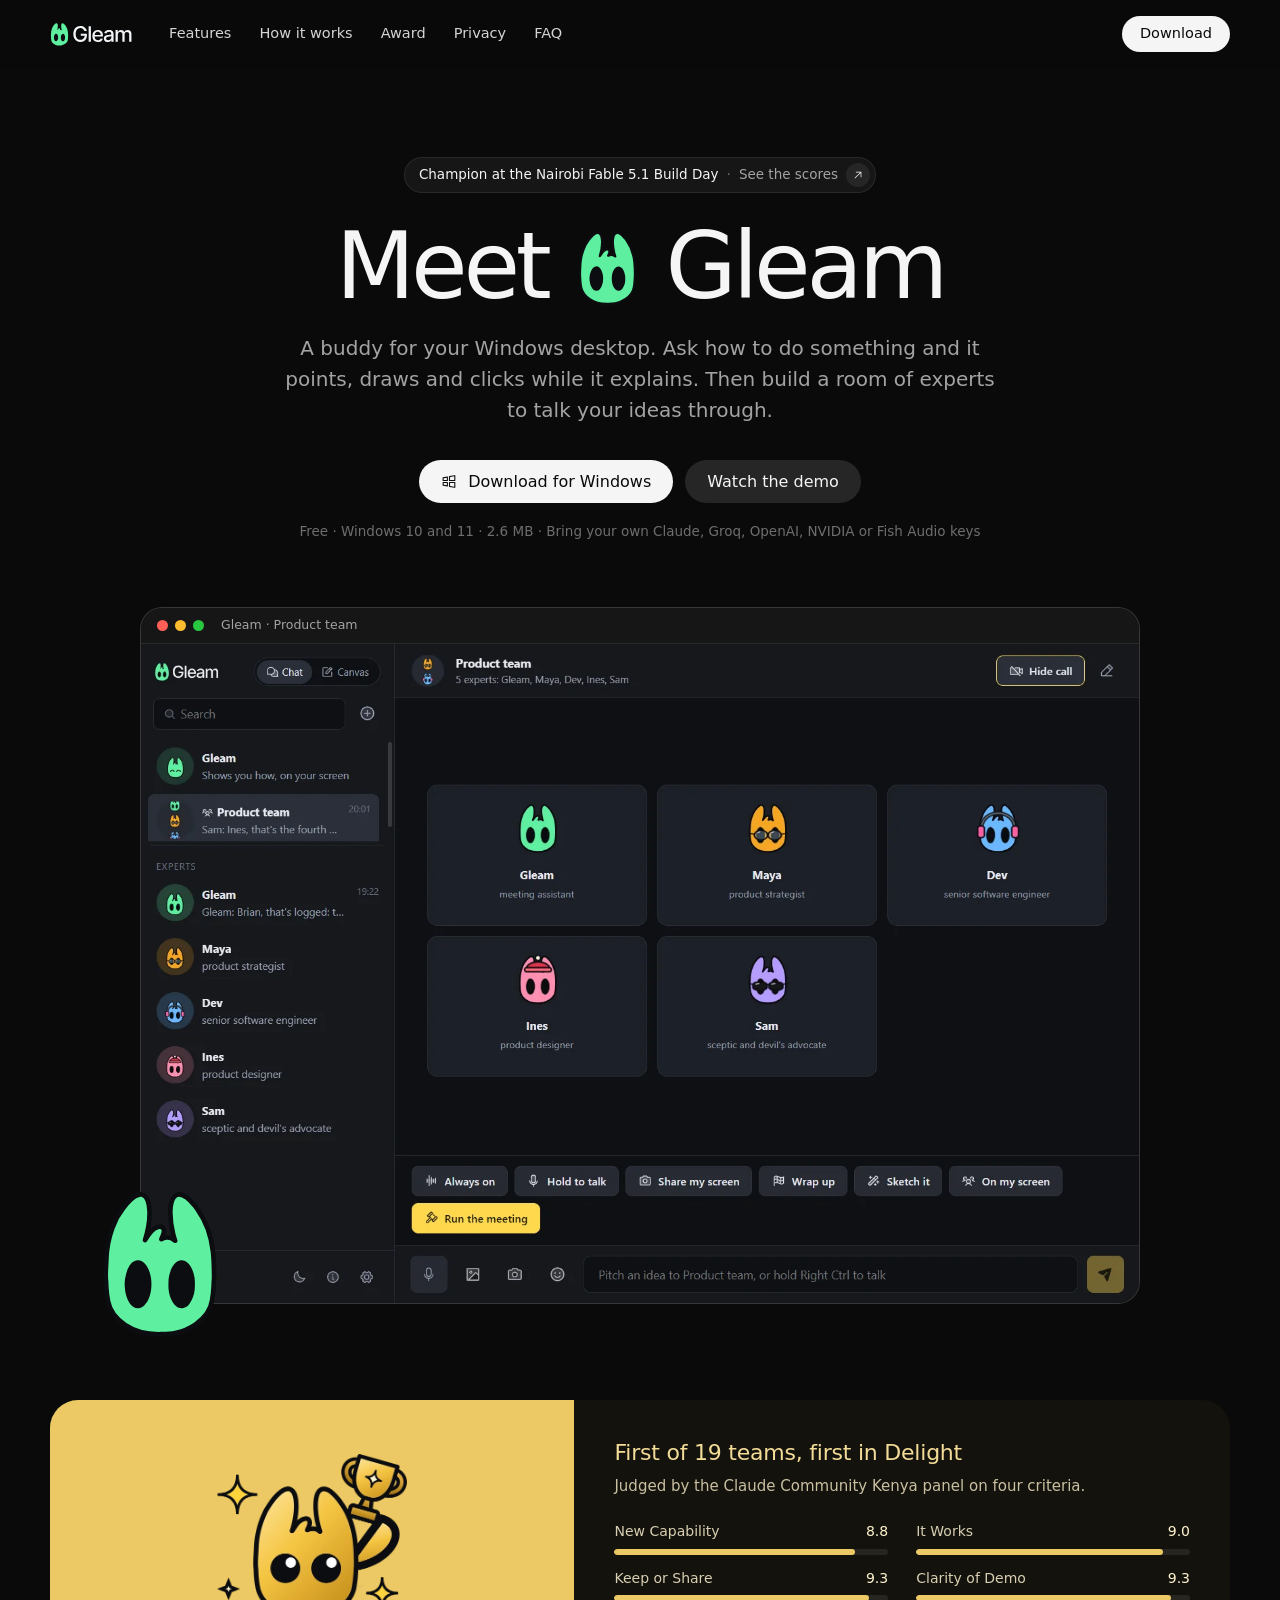
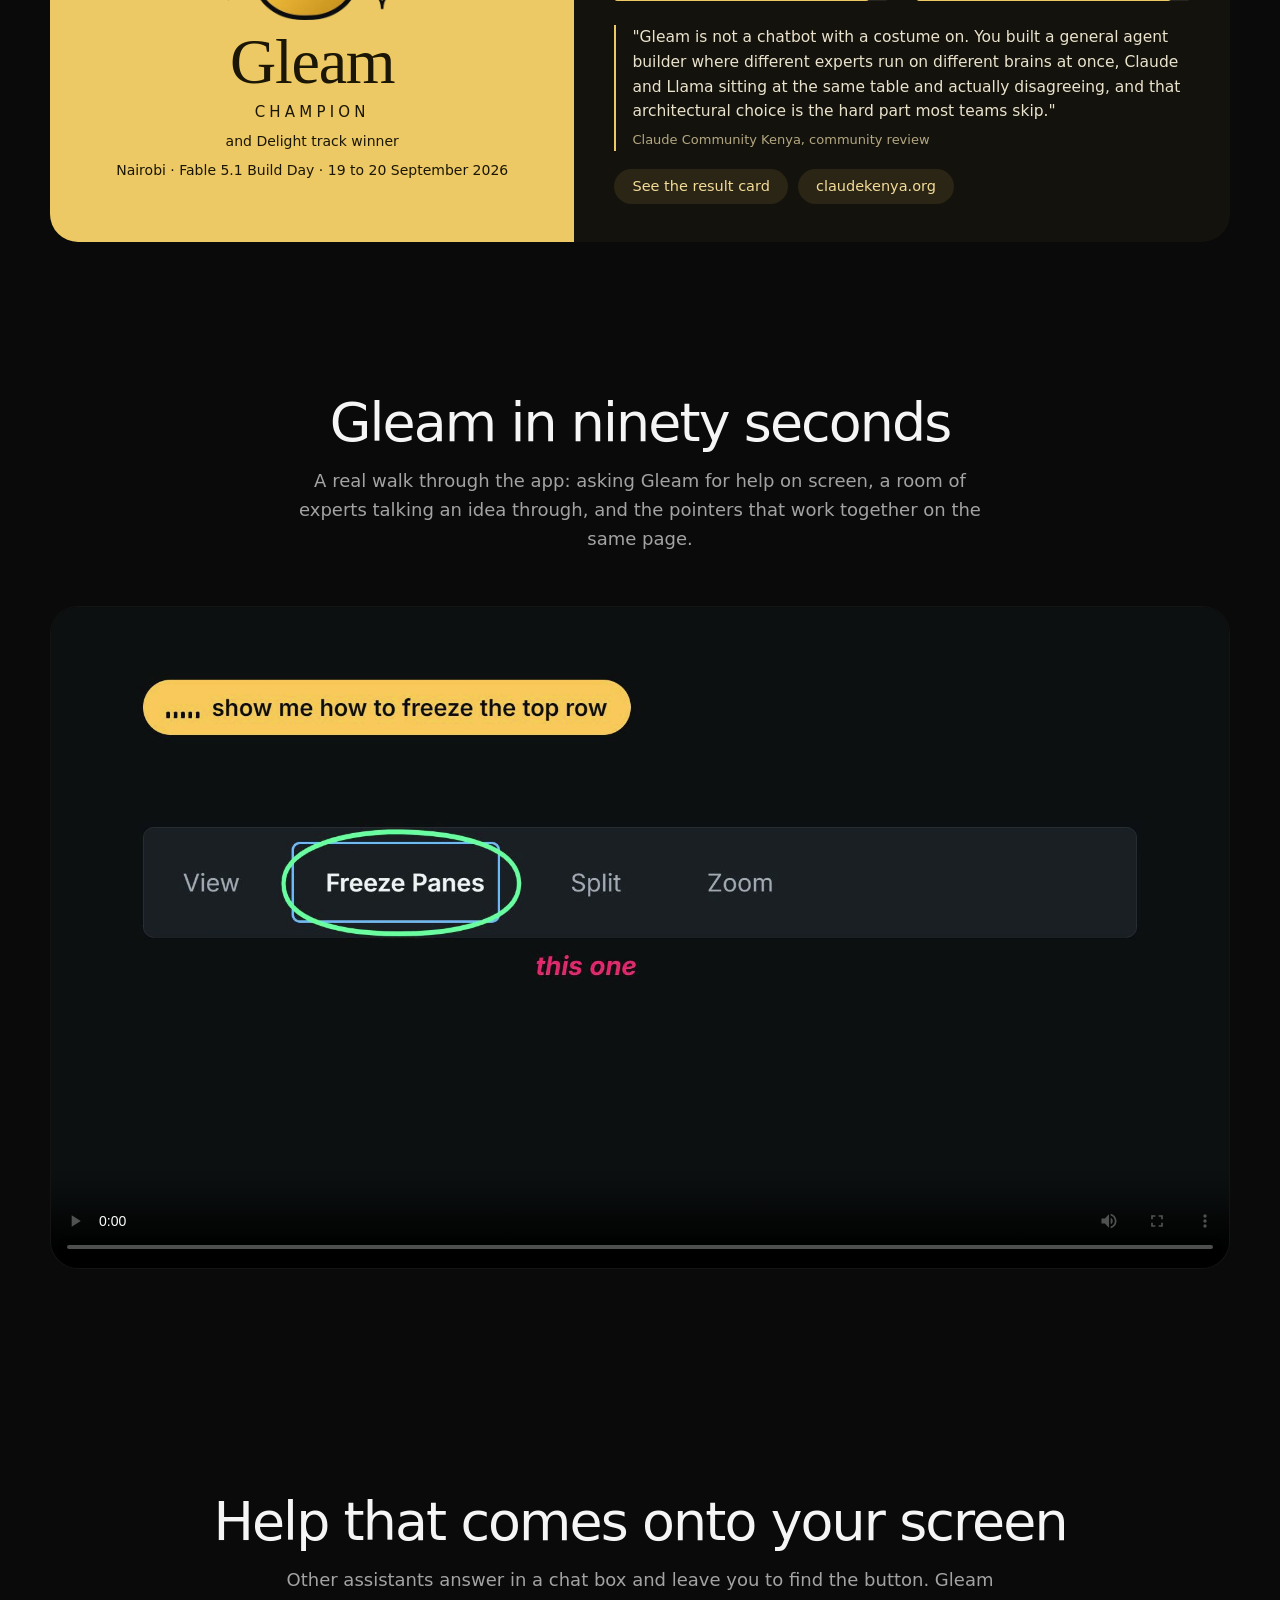
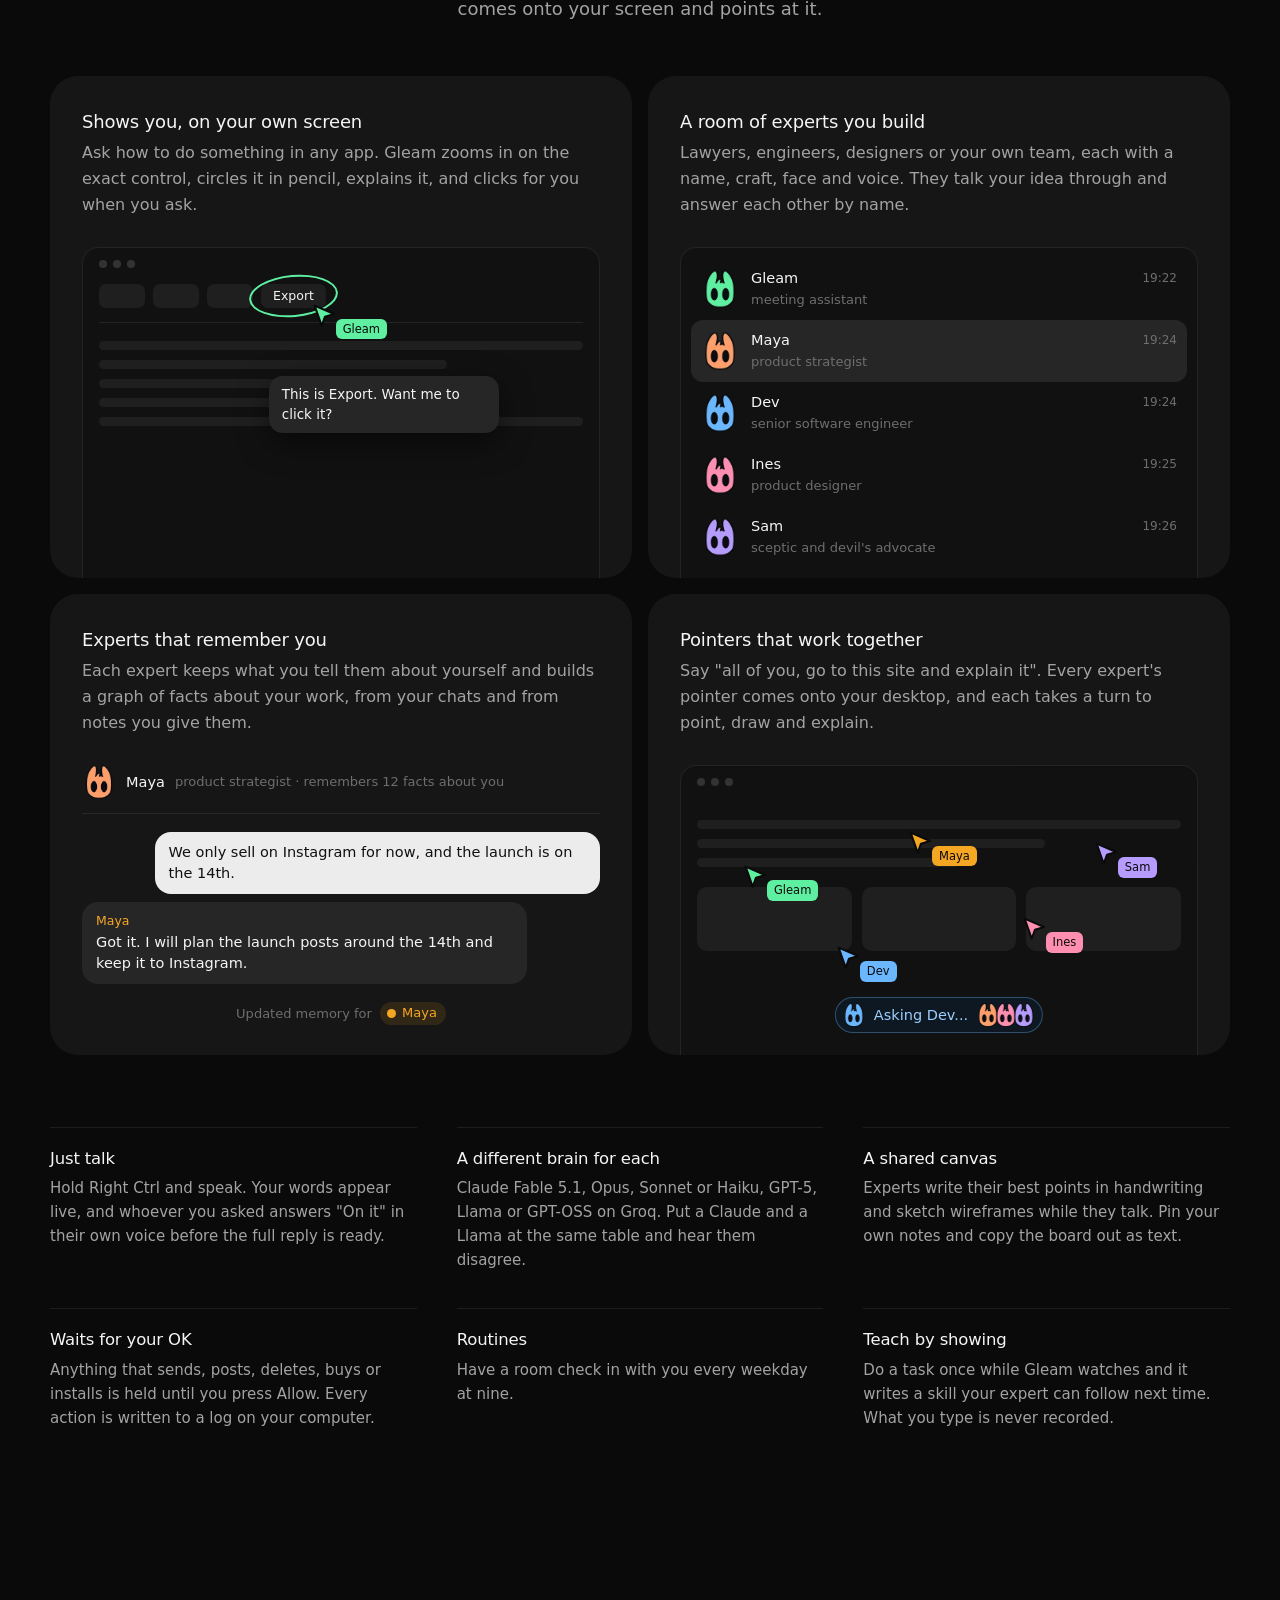
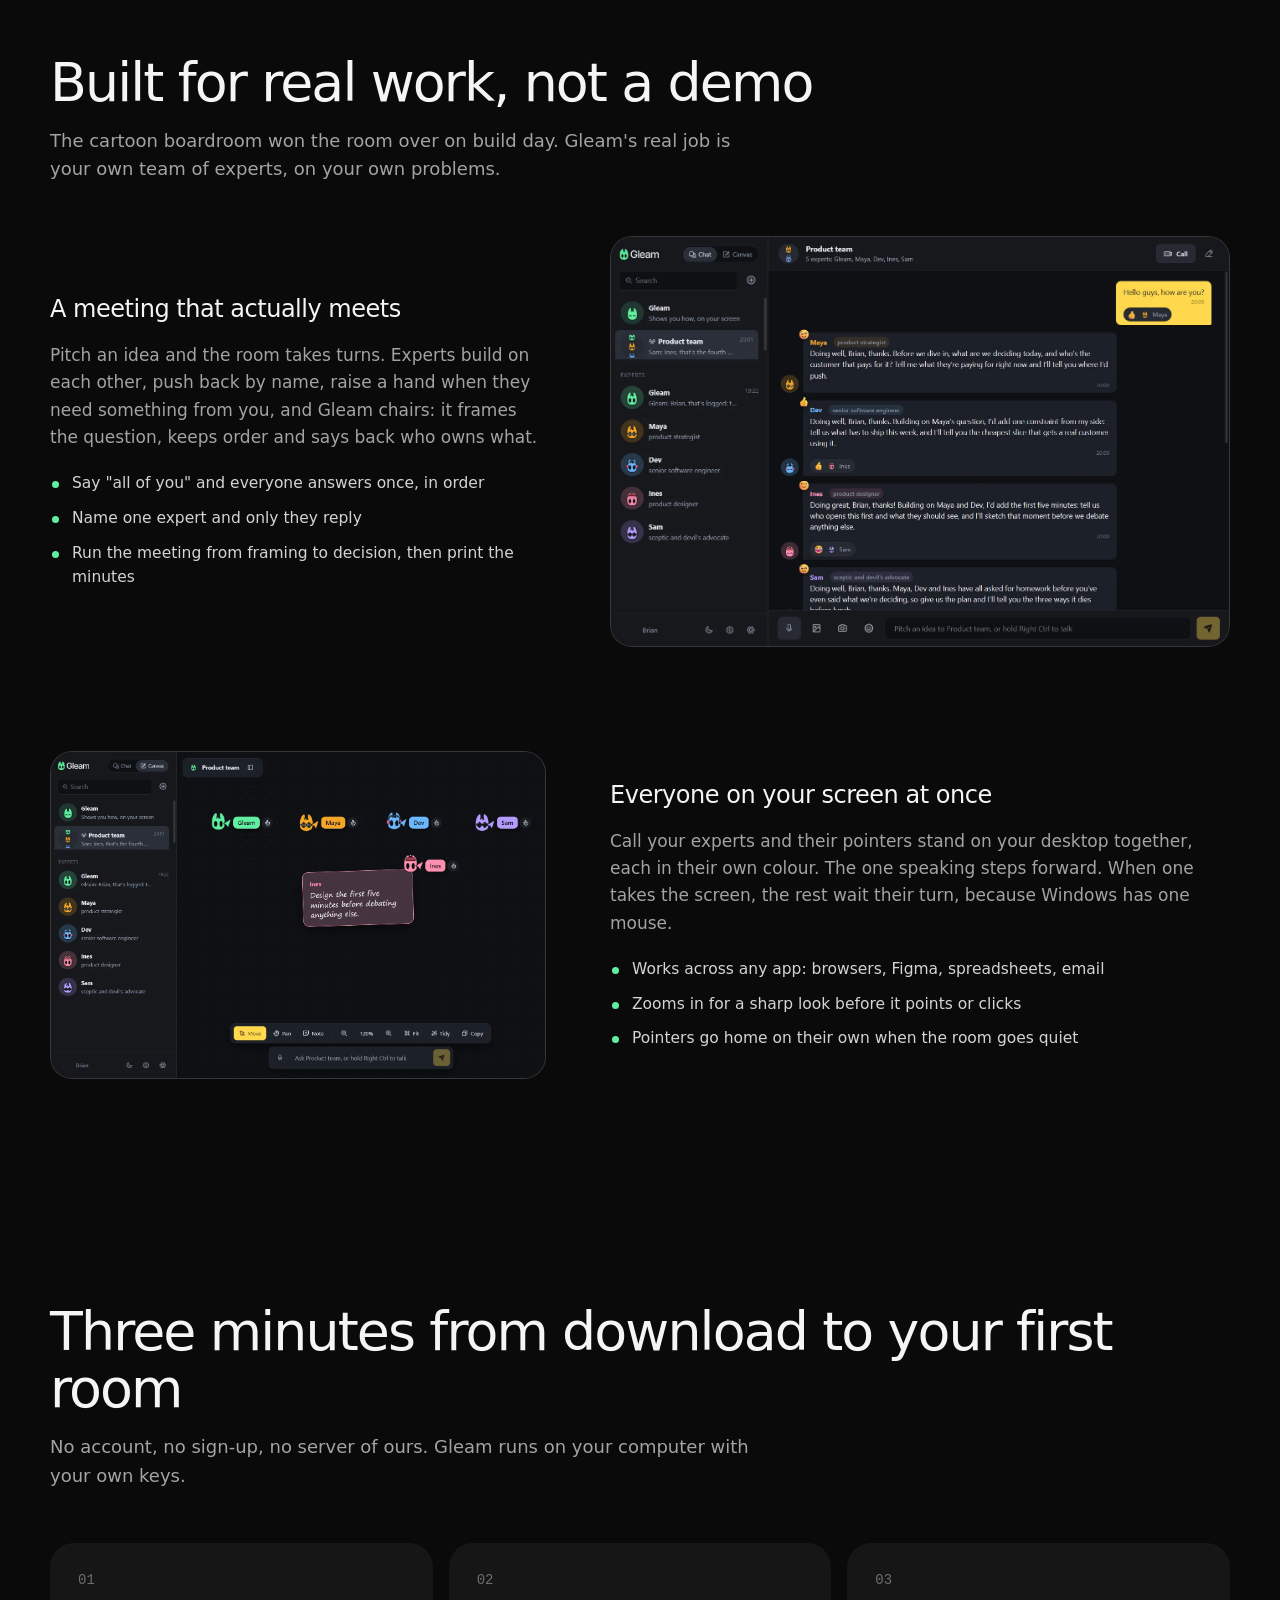
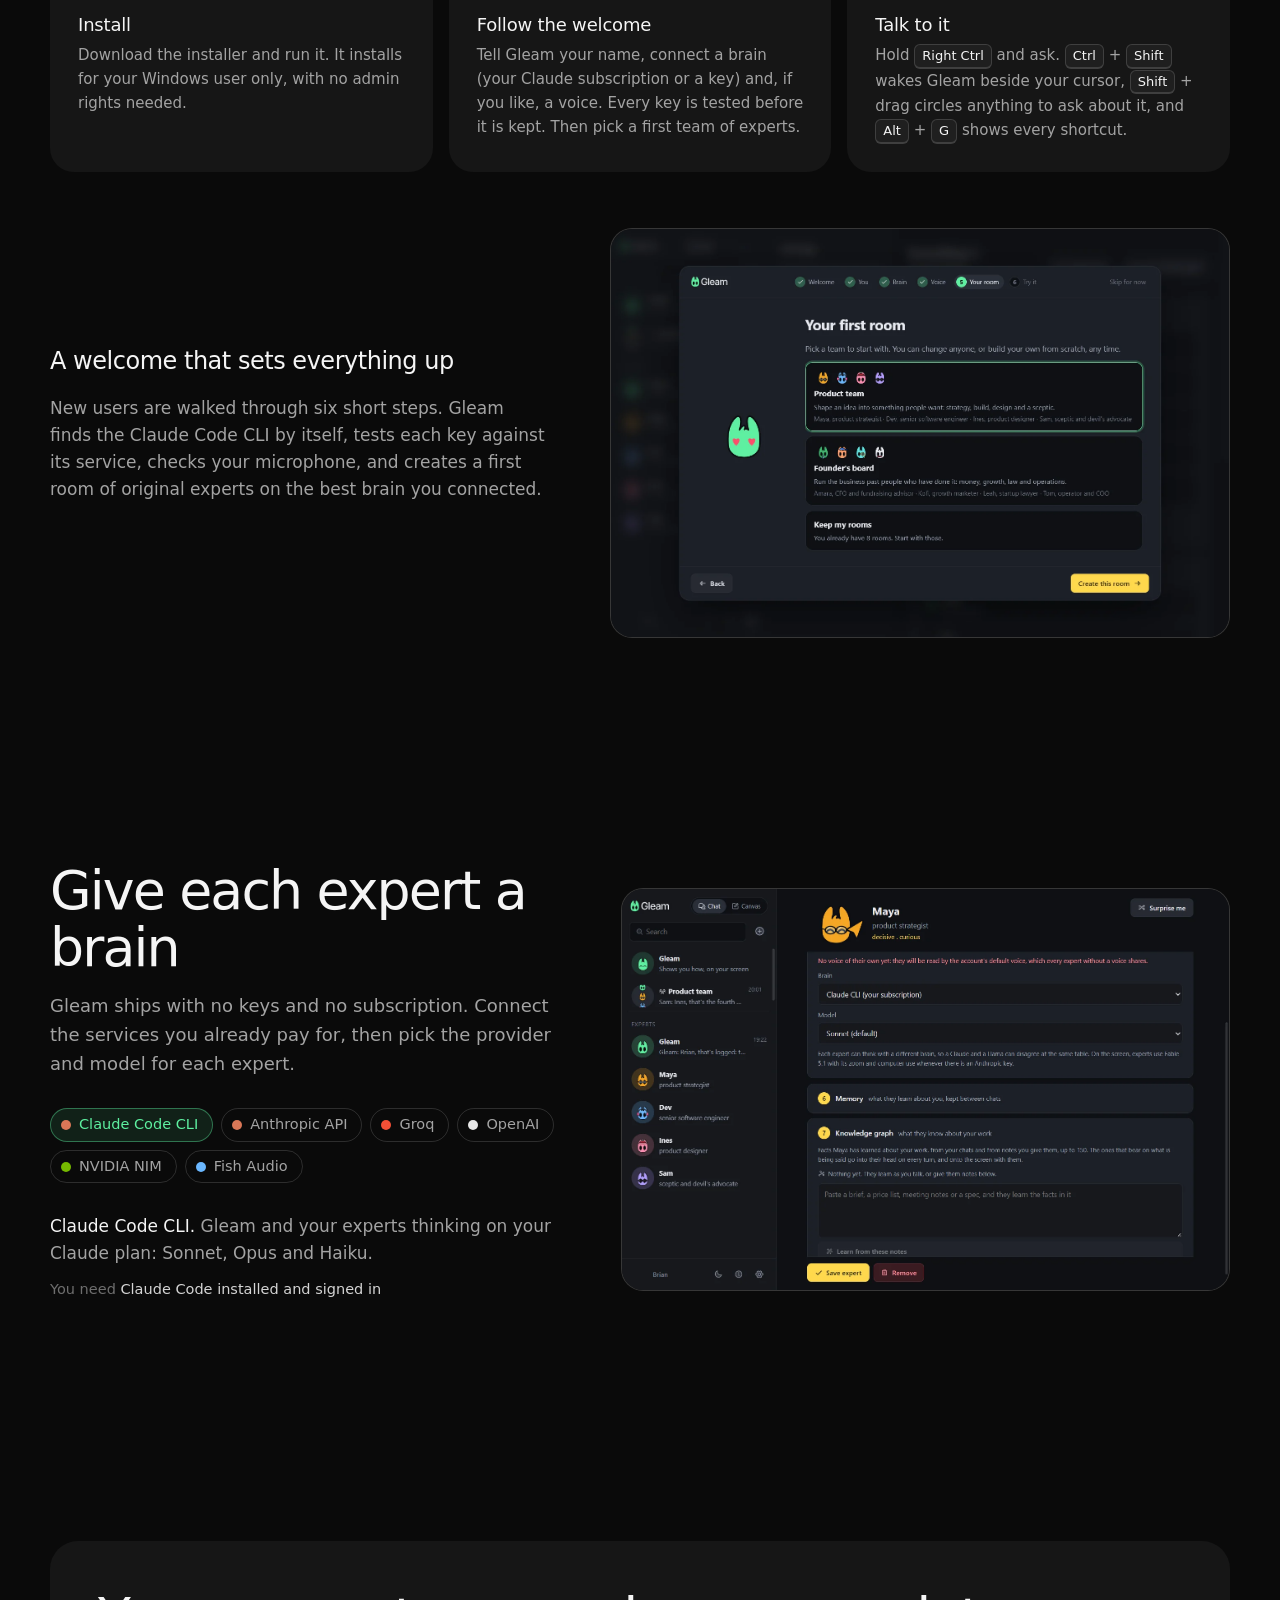
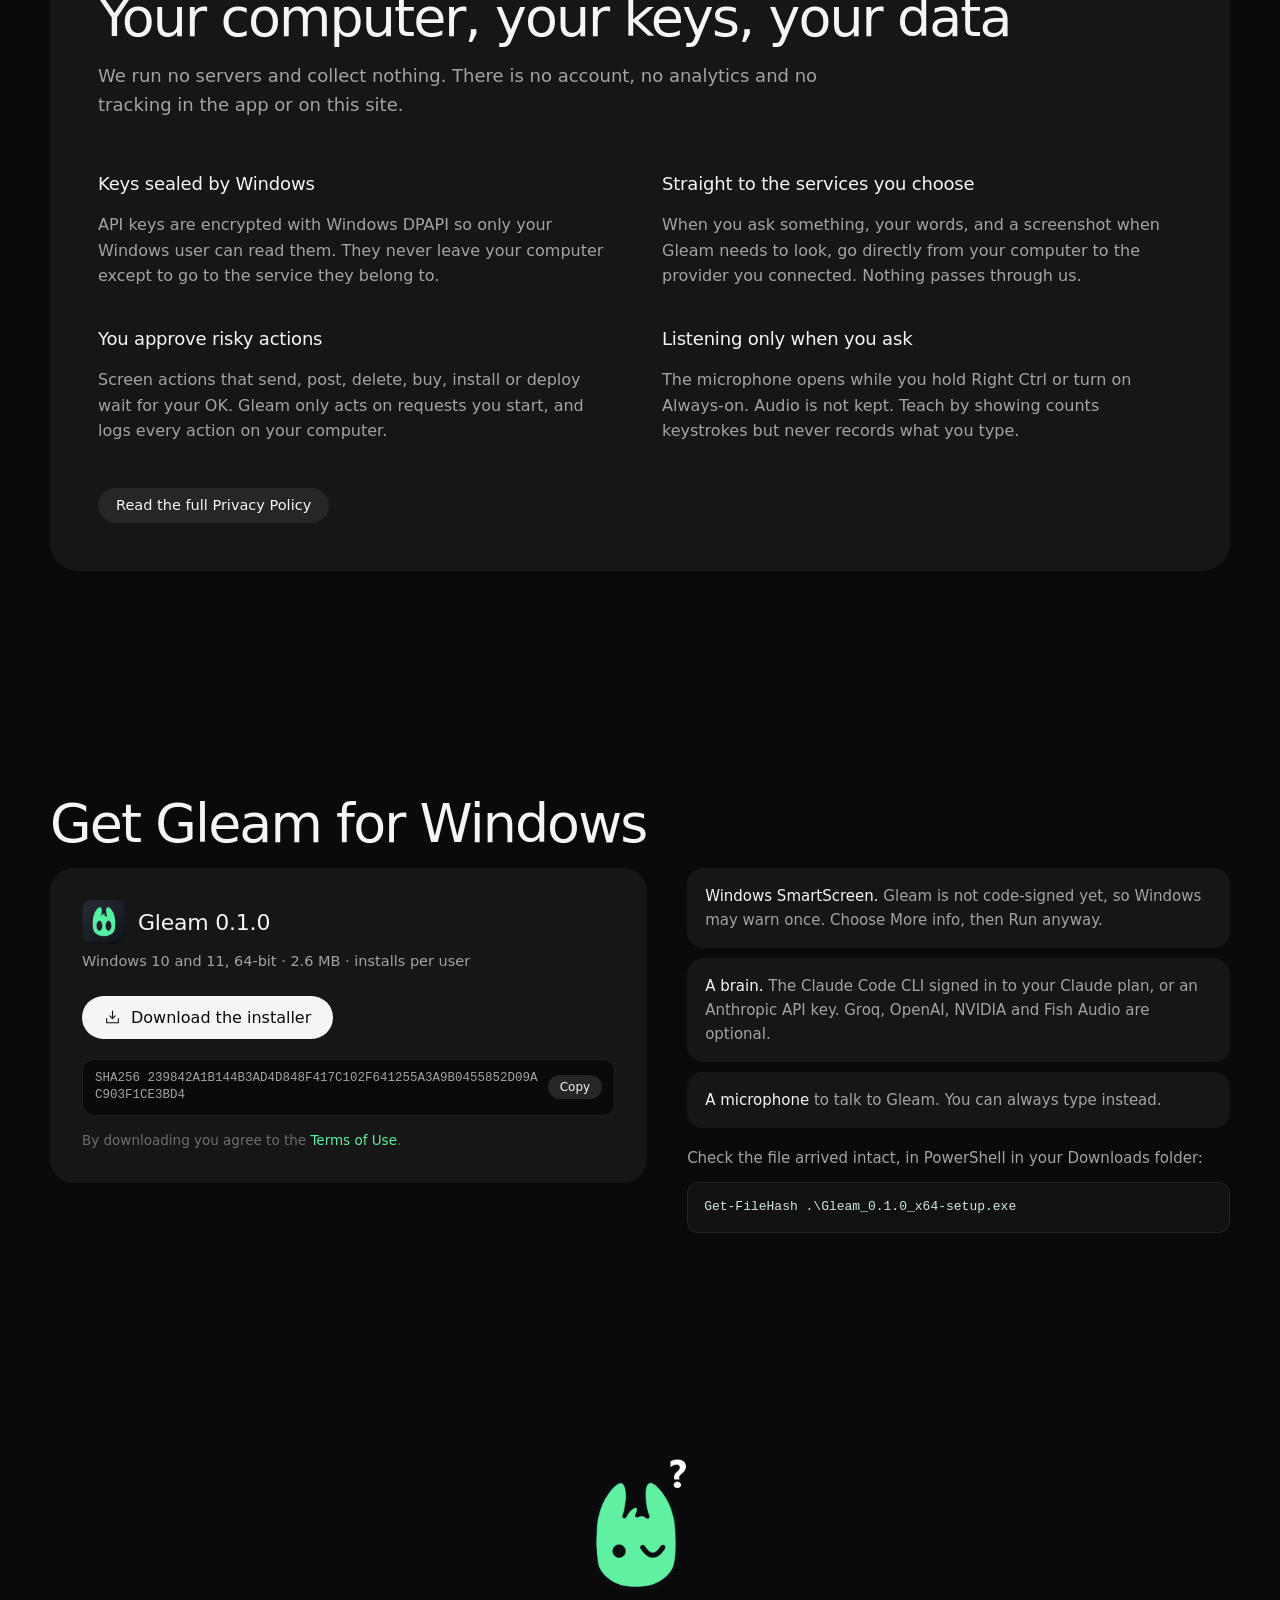
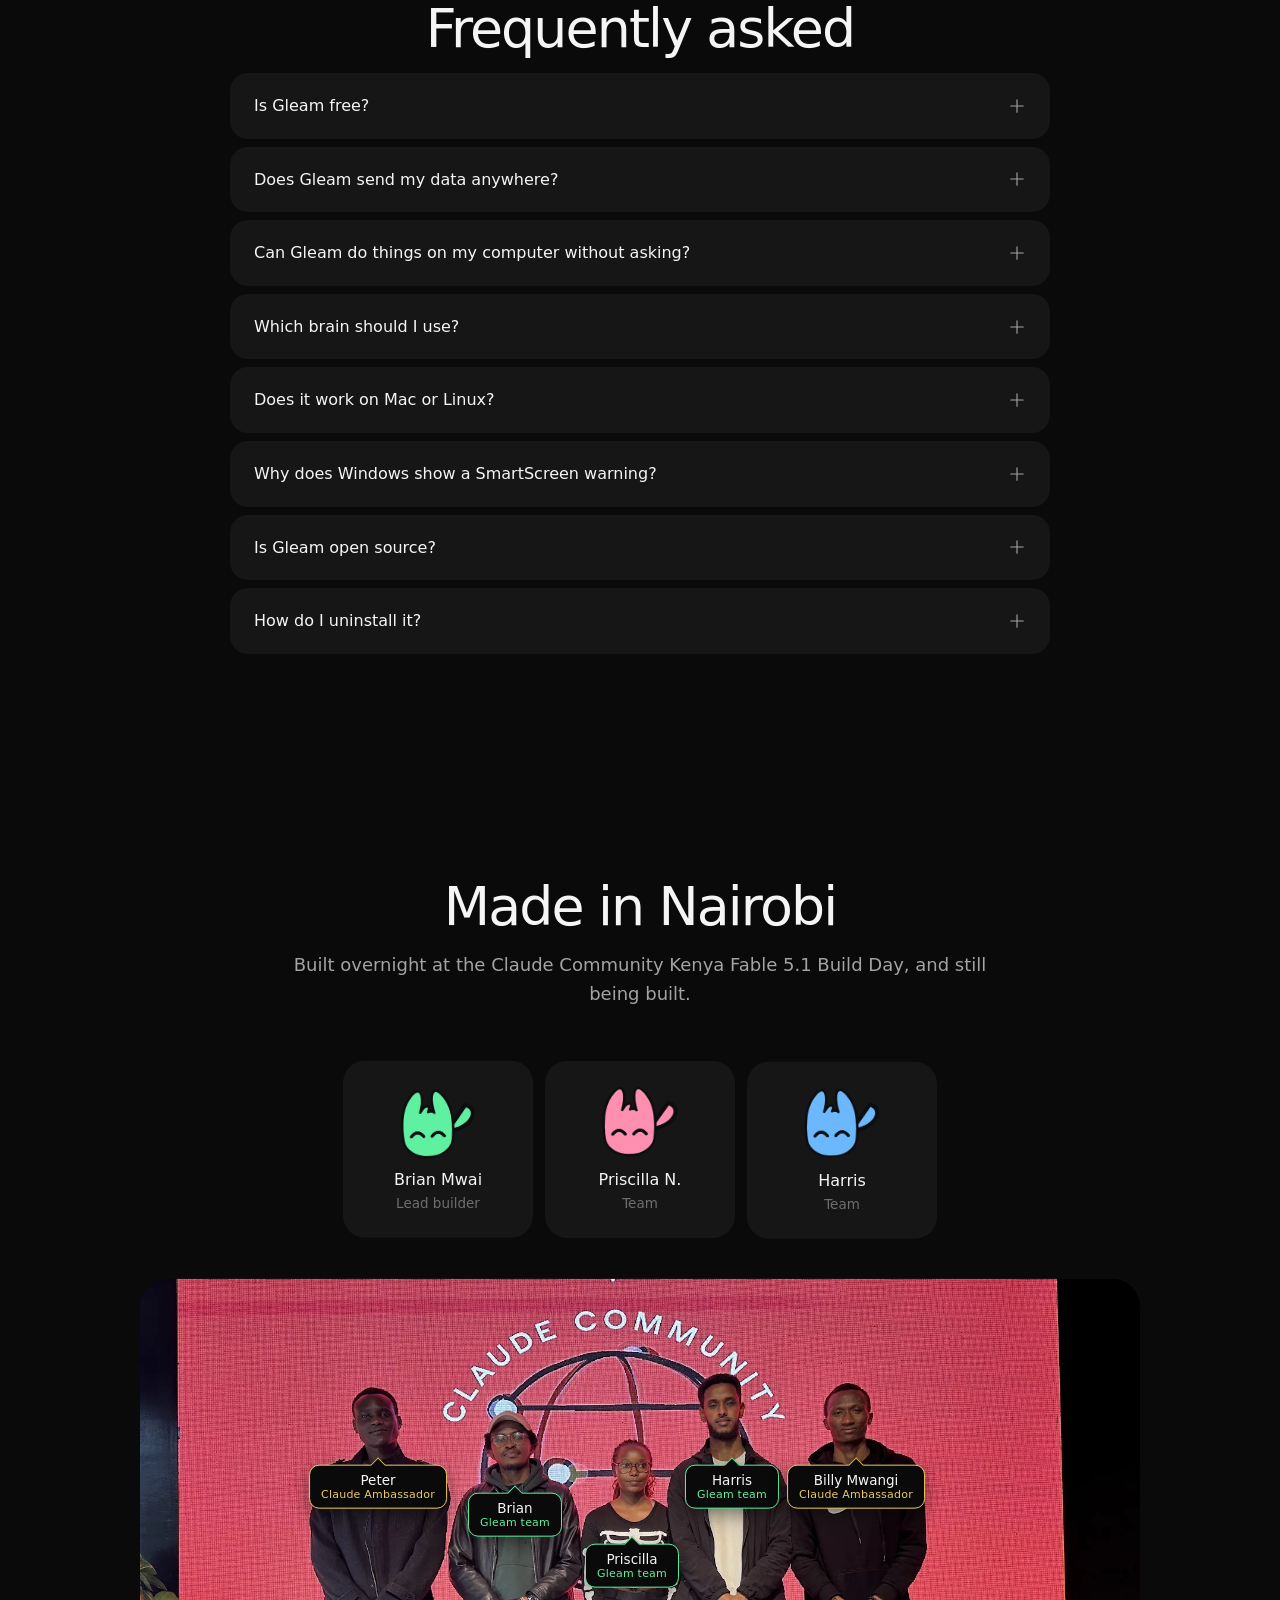
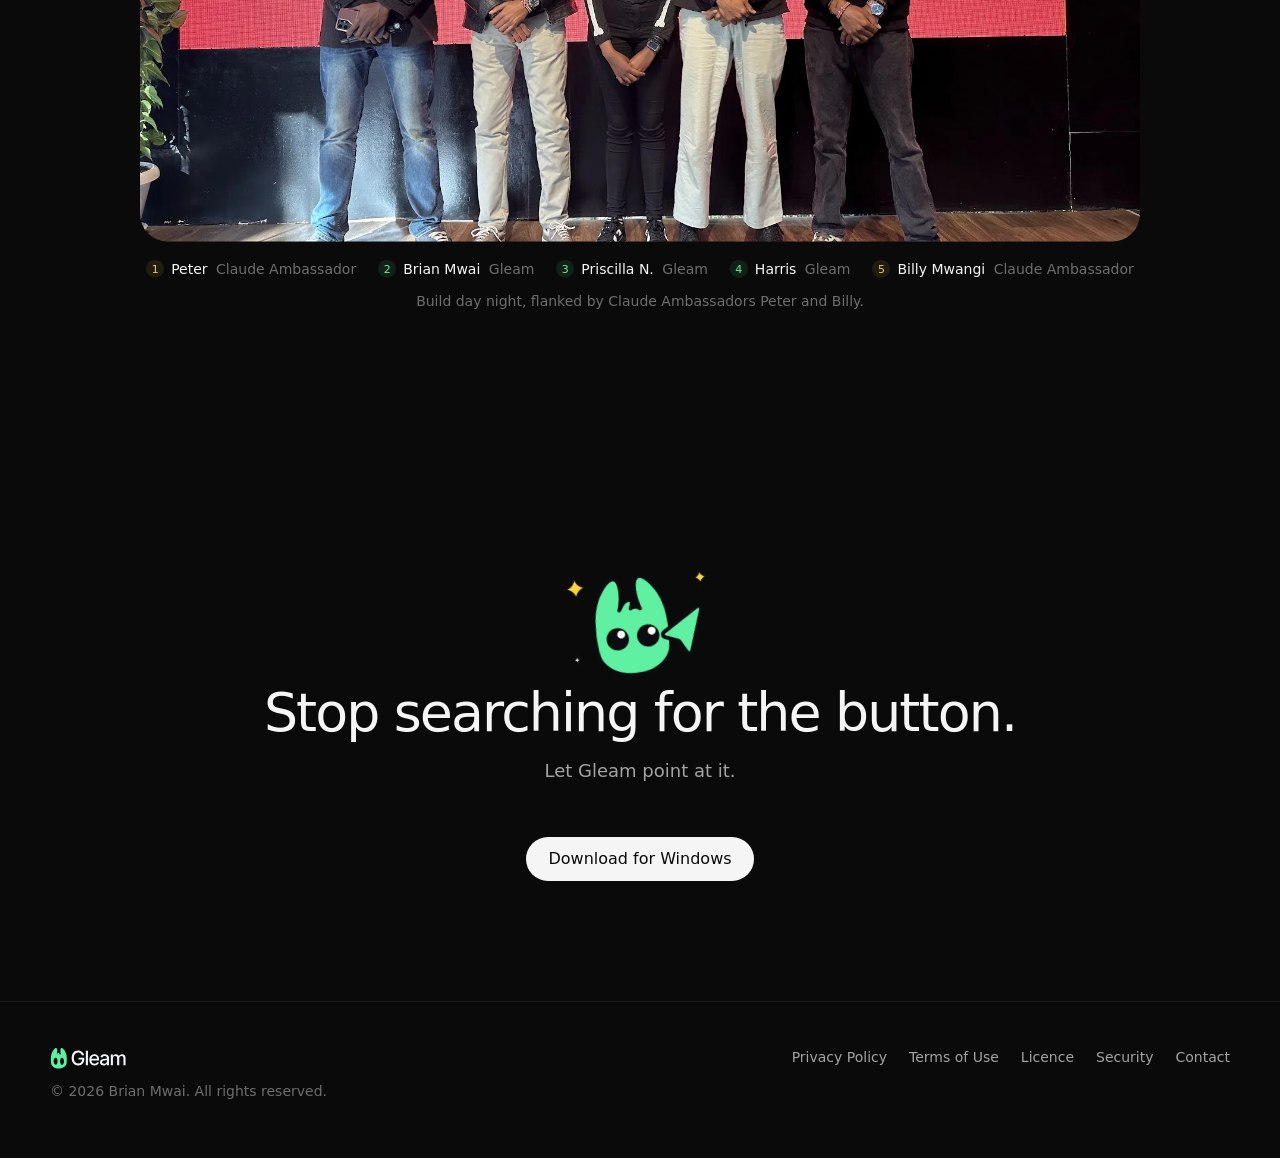
==== commit 06d2f783: "Real Gleam mascots for expert avatars; hero mascot back on the screenshot corner, side tag removed" ====
--- a/gleam/index.html
+++ b/gleam/index.html
@@ -24,7 +24,7 @@
   <meta name="twitter:description" content="Claude Fable 5.1 zooms into your real screen, circles the exact button and clicks it for you. Plus a room of AI experts you build. Champion, 1st of 19, Claude Community Kenya Build Day.">
   <meta name="twitter:image" content="https://brn-mwai.github.io/gleam/assets/og.png?v=2">
   <script>document.documentElement.classList.add("m");setTimeout(function(){if(!window.__gleamMotion)document.documentElement.classList.remove("m")},3000)</script>
-  <link rel="stylesheet" href="assets/site.css?v=10">
+  <link rel="stylesheet" href="assets/site.css?v=11">
   <script type="application/ld+json">
   {
     "@context": "https://schema.org",
@@ -82,7 +82,7 @@
             <div class="window-bar"><i></i><i></i><i></i><span>Gleam · Product team</span></div>
             <img src="assets/shots/room-call.webp" alt="Gleam's call view with five experts: Gleam, Maya the product strategist, Dev the engineer, Ines the designer and Sam the sceptic." width="1475" height="975">
           </div>
-          <div class="hero-pointer" aria-hidden="true"><img src="assets/mascot.svg" alt="" width="118" height="155"><span>Gleam</span></div>
+          <img class="hero-mascot" src="assets/mascot.svg" alt="" width="118" height="155">
         </div>
       </div>
     </section>
@@ -158,11 +158,11 @@
             </div>
             <div class="tile-art art-list" aria-hidden="true">
               <ul class="roster">
-                <li><i class="face" style="--c:#5ef0a0"></i><b>Gleam</b><span>meeting assistant</span><time>19:22</time></li>
-                <li class="is-on"><i class="face" style="--c:#f5a623"></i><b>Maya</b><span>product strategist</span><time>19:24</time></li>
-                <li><i class="face" style="--c:#6ab7ff"></i><b>Dev</b><span>senior software engineer</span><time>19:24</time></li>
-                <li><i class="face" style="--c:#ff8fb1"></i><b>Ines</b><span>product designer</span><time>19:25</time></li>
-                <li><i class="face" style="--c:#b69cff"></i><b>Sam</b><span>sceptic and devil's advocate</span><time>19:26</time></li>
+                <li><img class="face" src="assets/mascots/faces/gleam.webp" alt="" width="96" height="96"><b>Gleam</b><span>meeting assistant</span><time>19:22</time></li>
+                <li class="is-on"><img class="face" src="assets/mascots/faces/maya.webp" alt="" width="96" height="96"><b>Maya</b><span>product strategist</span><time>19:24</time></li>
+                <li><img class="face" src="assets/mascots/faces/dev.webp" alt="" width="96" height="96"><b>Dev</b><span>senior software engineer</span><time>19:24</time></li>
+                <li><img class="face" src="assets/mascots/faces/ines.webp" alt="" width="96" height="96"><b>Ines</b><span>product designer</span><time>19:25</time></li>
+                <li><img class="face" src="assets/mascots/faces/sam.webp" alt="" width="96" height="96"><b>Sam</b><span>sceptic and devil's advocate</span><time>19:26</time></li>
               </ul>
             </div>
           </article>
@@ -172,7 +172,7 @@
               <p>Each expert keeps what you tell them about yourself and builds a graph of facts about your work, from your chats and from notes you give them.</p>
             </div>
             <div class="tile-art art-memory" aria-hidden="true">
-              <div class="thread-head"><i class="face" style="--c:#f5a623"></i><b>Maya</b><span>product strategist · remembers 12 facts about you</span></div>
+              <div class="thread-head"><img class="face" src="assets/mascots/faces/maya.webp" alt="" width="96" height="96"><b>Maya</b><span>product strategist · remembers 12 facts about you</span></div>
               <div class="msg msg-me">We only sell on Instagram for now, and the launch is on the 14th.</div>
               <div class="msg"><b style="--c:#f5a623">Maya</b>Got it. I will plan the launch posts around the 14th and keep it to Instagram.</div>
               <p class="memo">Updated memory for <span style="--c:#f5a623">Maya</span></p>
@@ -193,7 +193,7 @@
                 <span class="ptr" style="--c:#6ab7ff;left:30%;top:62%"><svg viewBox="0 0 20 20"><path d="M2 2 L17 8.5 L10 10.5 L7.5 17.5 Z"/></svg><b>Dev</b></span>
                 <span class="ptr" style="--c:#ff8fb1;left:66%;top:52%"><svg viewBox="0 0 20 20"><path d="M2 2 L17 8.5 L10 10.5 L7.5 17.5 Z"/></svg><b>Ines</b></span>
                 <span class="ptr" style="--c:#b69cff;left:80%;top:26%"><svg viewBox="0 0 20 20"><path d="M2 2 L17 8.5 L10 10.5 L7.5 17.5 Z"/></svg><b>Sam</b></span>
-                <div class="asking"><i class="face" style="--c:#6ab7ff"></i>Asking Dev...<span class="faces"><i class="face" style="--c:#f5a623"></i><i class="face" style="--c:#ff8fb1"></i><i class="face" style="--c:#b69cff"></i></span></div>
+                <div class="asking"><img class="face" src="assets/mascots/faces/dev.webp" alt="" width="96" height="96">Asking Dev...<span class="faces"><img class="face" src="assets/mascots/faces/maya.webp" alt="" width="96" height="96"><img class="face" src="assets/mascots/faces/ines.webp" alt="" width="96" height="96"><img class="face" src="assets/mascots/faces/sam.webp" alt="" width="96" height="96"></span></div>
               </div>
             </div>
           </article>
@@ -426,7 +426,7 @@
   </footer>
 
   <script src="assets/motion.js?v=13.4.0" defer></script>
-  <script src="assets/site.js?v=5" defer></script>
+  <script src="assets/site.js?v=6" defer></script>
   <script src="assets/cursor.js?v=3" defer></script>
 </body>
 </html>
--- a/gleam/assets/site.css
+++ b/gleam/assets/site.css
@@ -71,9 +71,7 @@
 .cta { display: flex; flex-wrap: wrap; gap: 12px; justify-content: center; }
 .fineprint { margin: 18px 0 0; color: var(--faint); font-size: 13.5px; }
 .hero-shot { position: relative; max-width: 1000px; margin: 64px auto 0; text-align: left; }
-.hero-pointer { position: absolute; right: -58px; top: 30%; display: flex; flex-direction: column; align-items: center; gap: 4px; }
-.hero-pointer img { width: 46px; }
-.hero-pointer span { padding: 2px 9px; border-radius: 6px; background: var(--mint); color: var(--ink); font-size: 13px; font-weight: 500; }
+.hero-mascot { position: absolute; left: -40px; bottom: -36px; width: 118px; }
 .window { border-radius: 22px; border: 1px solid var(--line-2); background: var(--panel); overflow: hidden; }
 .window-bar { display: flex; align-items: center; gap: 7px; height: 36px; padding: 0 16px; background: var(--panel); border-bottom: 1px solid var(--line); }
 .window-bar i { width: 11px; height: 11px; border-radius: 50%; background: #3a3a3a; }
@@ -140,16 +138,13 @@
 .ptr b { margin: 16px 0 0 -2px; padding: 1px 7px; border-radius: 6px; background: var(--c); color: var(--ink); font-size: 11.5px; white-space: nowrap; }
 .bubble { position: absolute; left: 36%; top: 128px; max-width: 230px; padding: 9px 13px; border-radius: 14px; background: var(--panel-3); color: var(--text); font-size: 13.5px; line-height: 1.45; box-shadow: 0 10px 30px rgba(0, 0, 0, 0.5); }
 
-.face { position: relative; display: inline-block; flex: none; width: 30px; height: 30px; border-radius: 50% 50% 46% 46%; background: var(--c); }
-.face::before, .face::after { content: ""; position: absolute; top: 38%; width: 17%; height: 30%; border-radius: 50%; background: var(--ink); }
-.face::before { left: 26%; }
-.face::after { right: 26%; }
+.face { display: block; flex: none; width: 34px; height: 34px; object-fit: contain; }
 
 .art-list { align-items: flex-end; }
 .roster { flex: 1; margin: 0; padding: 10px; list-style: none; border-radius: 16px 16px 0 0; border: 1px solid var(--line); border-bottom: 0; background: var(--bg-2); }
 .roster li { display: grid; grid-template-columns: auto 1fr auto; grid-template-rows: auto auto; column-gap: 12px; align-items: center; padding: 9px 10px; border-radius: 12px; }
 .roster li.is-on { background: var(--panel-3); }
-.roster .face { grid-row: span 2; width: 34px; height: 34px; }
+.roster .face { grid-row: span 2; width: 38px; height: 38px; }
 .roster b { font-size: 14.5px; }
 .roster span { grid-column: 2; color: var(--faint); font-size: 13px; }
 .roster time { grid-column: 3; grid-row: 1; color: var(--faint); font-size: 12px; }
@@ -170,7 +165,7 @@
 .asking { position: absolute; left: 50%; bottom: 22px; transform: translateX(-50%); display: inline-flex; align-items: center; gap: 8px; padding: 5px 6px; border-radius: 999px; border: 1px solid rgba(106, 183, 255, 0.35); background: #0d1822; color: #9ccfff; font-size: 14.5px; white-space: nowrap; }
 .asking .face { width: 24px; height: 24px; }
 .faces { display: flex; margin-left: 6px; }
-.faces .face { width: 24px; height: 24px; margin-left: -7px; border: 2px solid #0d1822; }
+.faces .face { width: 24px; height: 24px; margin-left: -6px; }
 
 .also { display: grid; grid-template-columns: repeat(3, 1fr); gap: 36px 40px; margin-top: 72px; }
 .also > div { padding-top: 20px; border-top: 1px solid var(--line); }
@@ -293,7 +288,7 @@
 .gc-eye { transform-box: fill-box; transform-origin: 50% 50%; }
 
 /* Motion start states */
-.m .reveal, .m .hero-copy > *, .m .hero-pointer, .m .award-mascot, .m .faq-mascot, .m .final-mascot, .m .person img { opacity: 0; }
+.m .reveal, .m .hero-copy > *, .m .hero-mascot, .m .award-mascot, .m .faq-mascot, .m .final-mascot, .m .person img { opacity: 0; }
 .m .bar i { transform: scaleX(0); transform-origin: left center; }
 
 /* Scrollbar */
@@ -308,8 +303,8 @@
 }
 
 /* Responsive */
-@media (max-width: 1140px) {
-  .hero-pointer { right: 18px; top: -30px; flex-direction: row; }
+@media (max-width: 1100px) {
+  .hero-mascot { left: -8px; bottom: -30px; width: 90px; }
 }
 @media (max-width: 980px) {
   .show, .install, .award-card, .brains-in { grid-template-columns: 1fr; }
@@ -342,6 +337,6 @@
   .tag-amb i { color: var(--gold-2); }
 }
 @media (max-width: 480px) {
-  .hero-pointer { display: none; }
+  .hero-mascot { width: 64px; bottom: -22px; }
   .bubble { left: 18%; }
 }
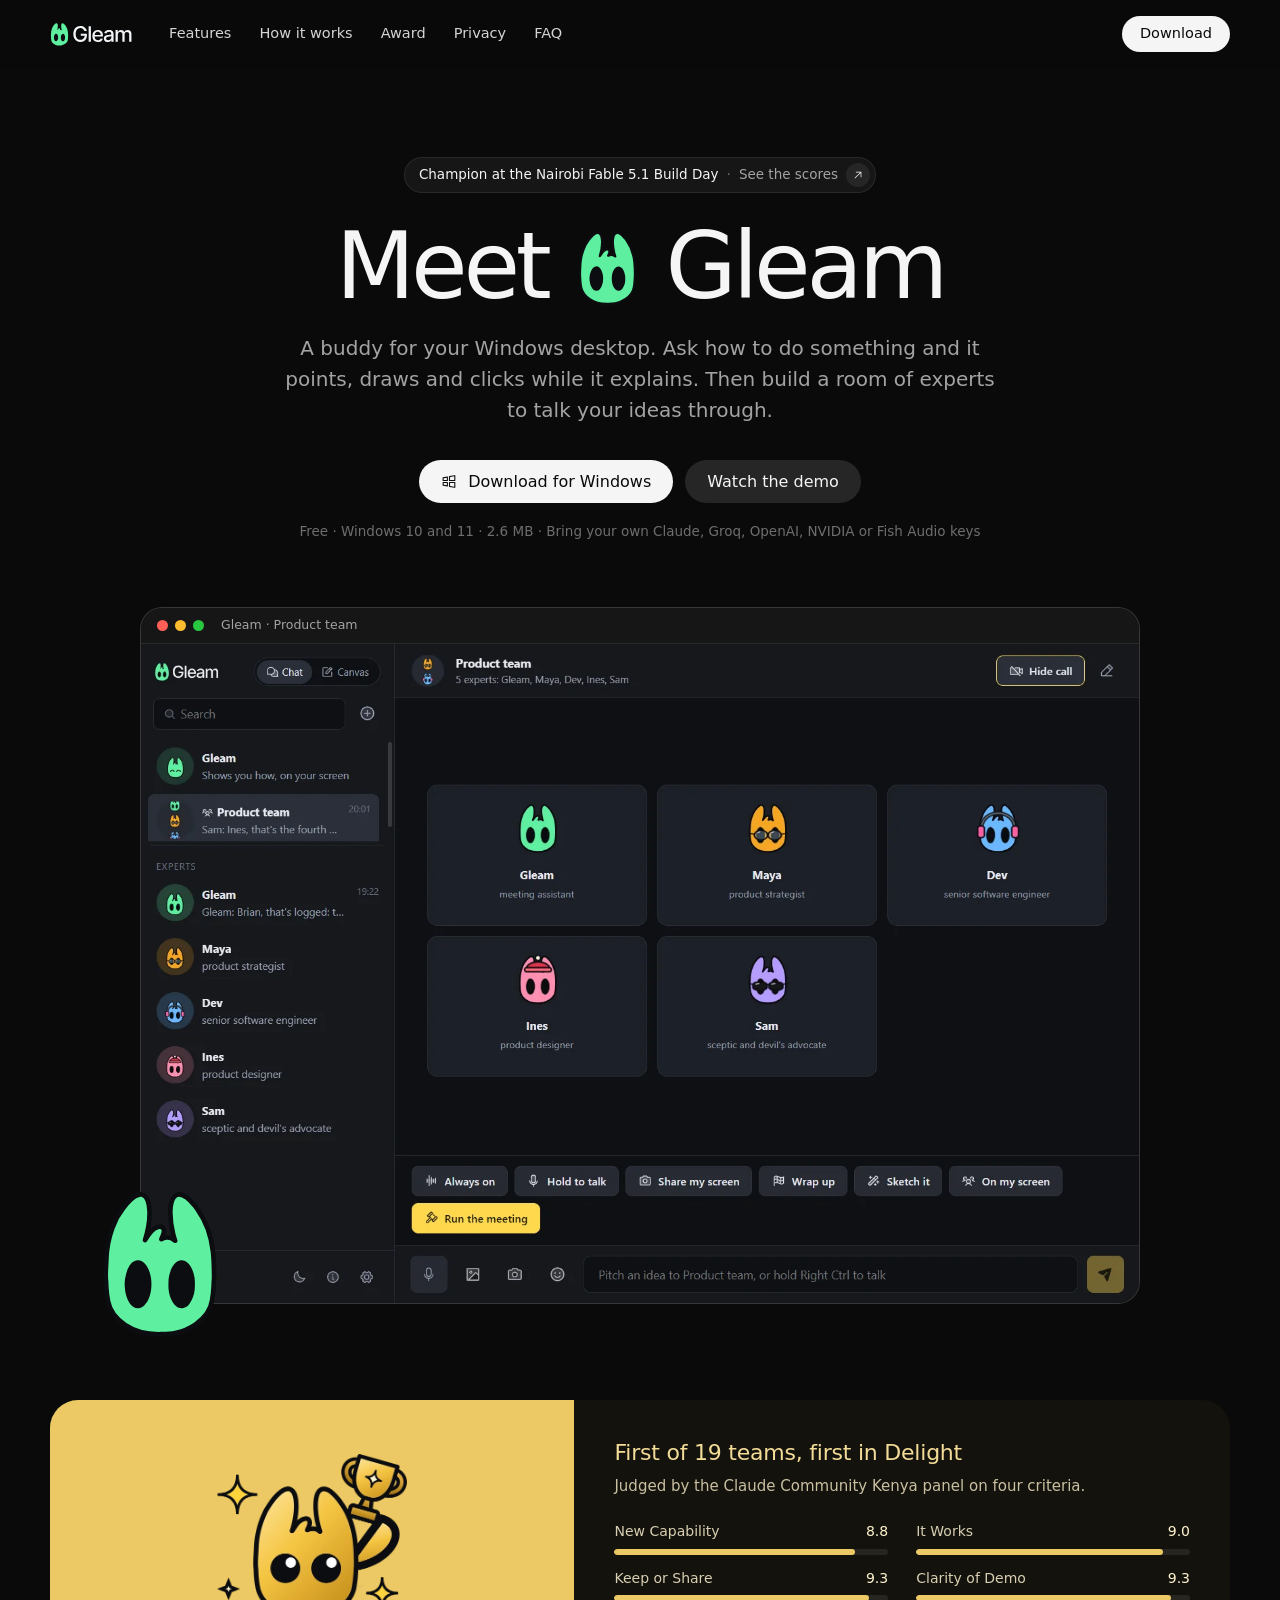
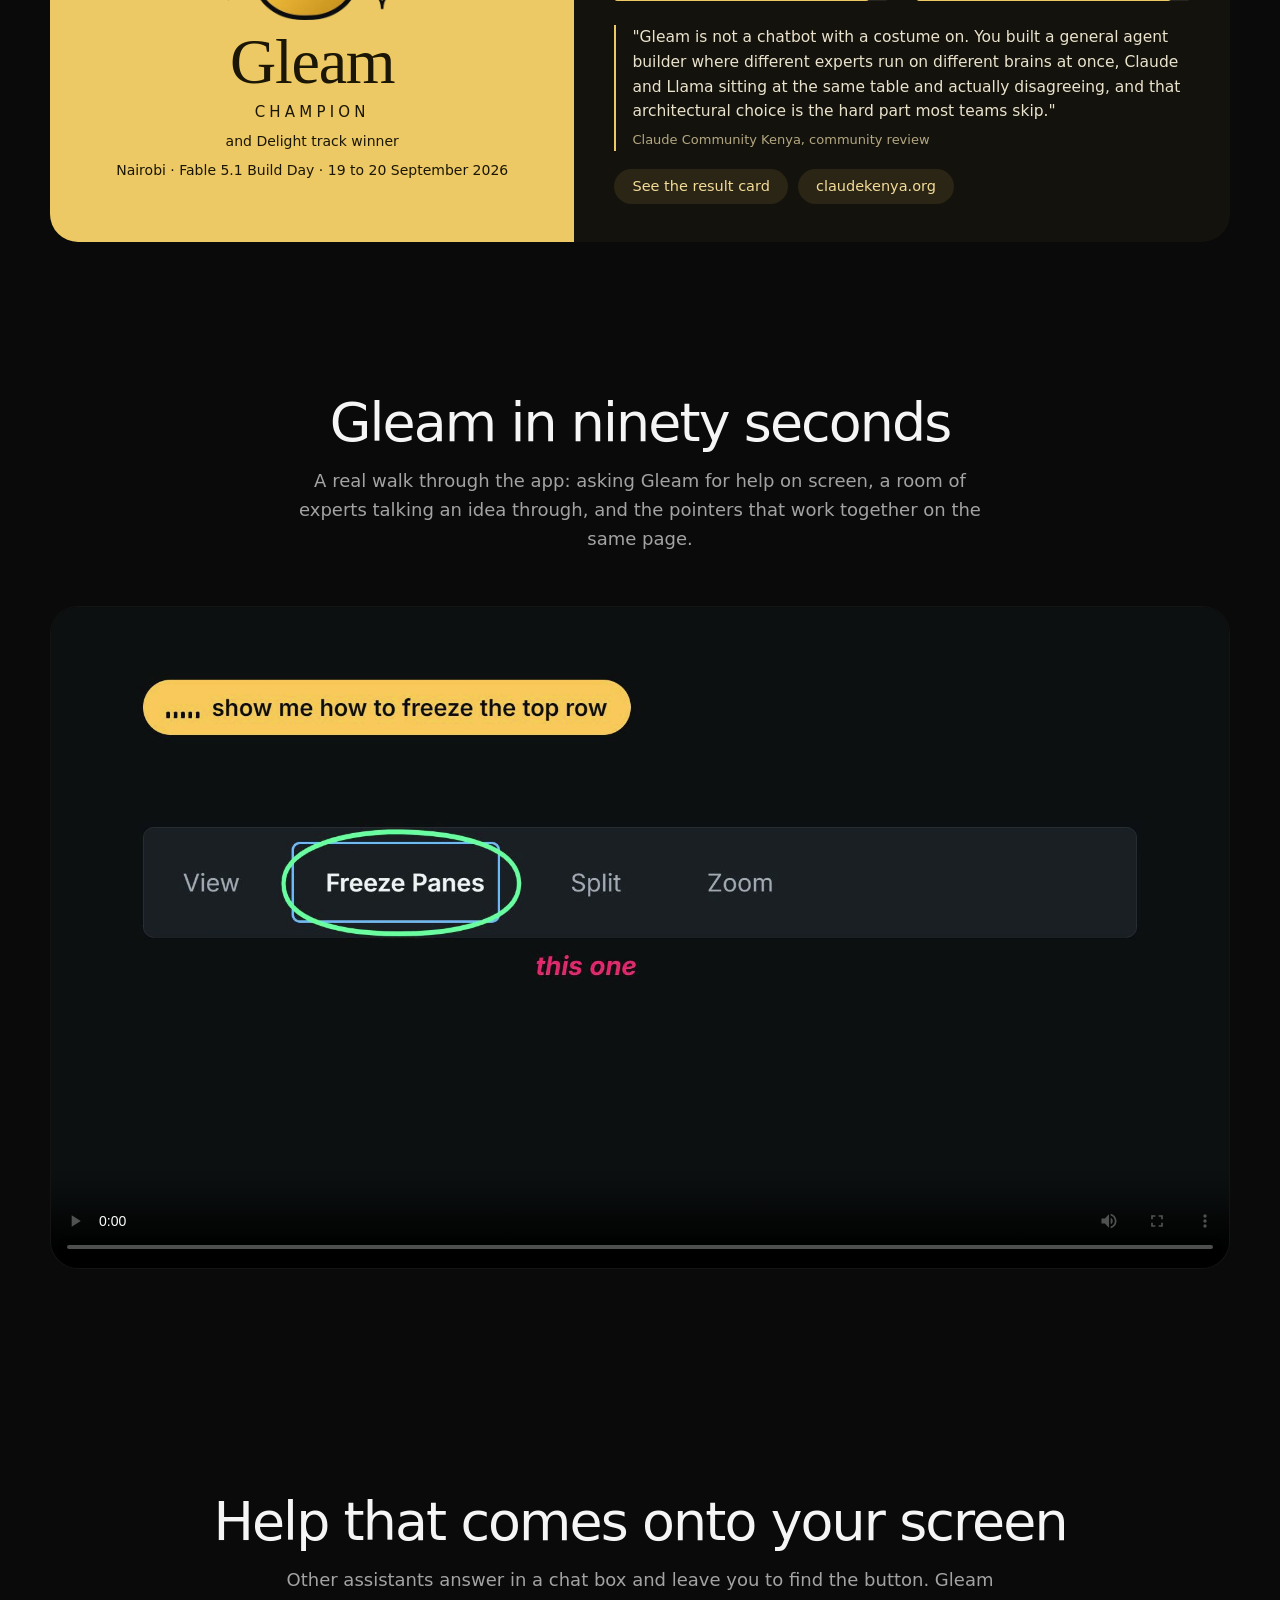
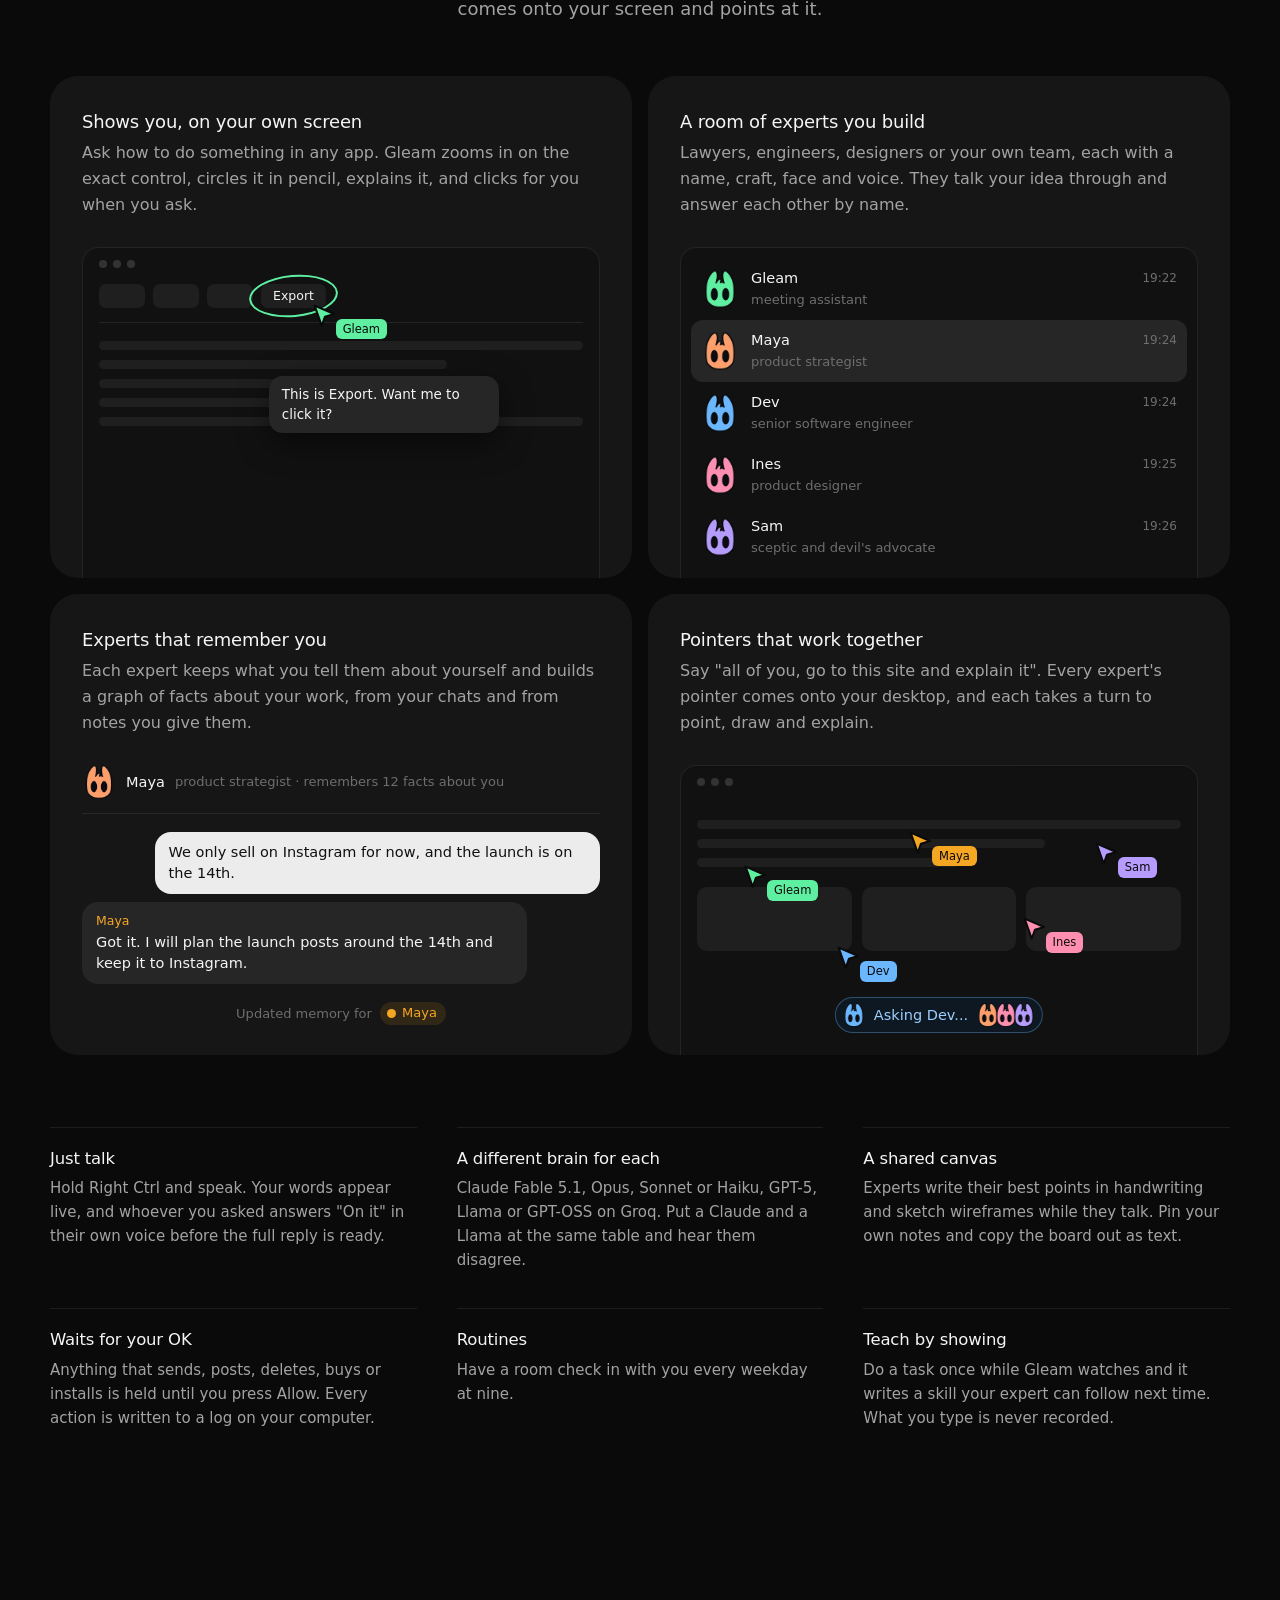
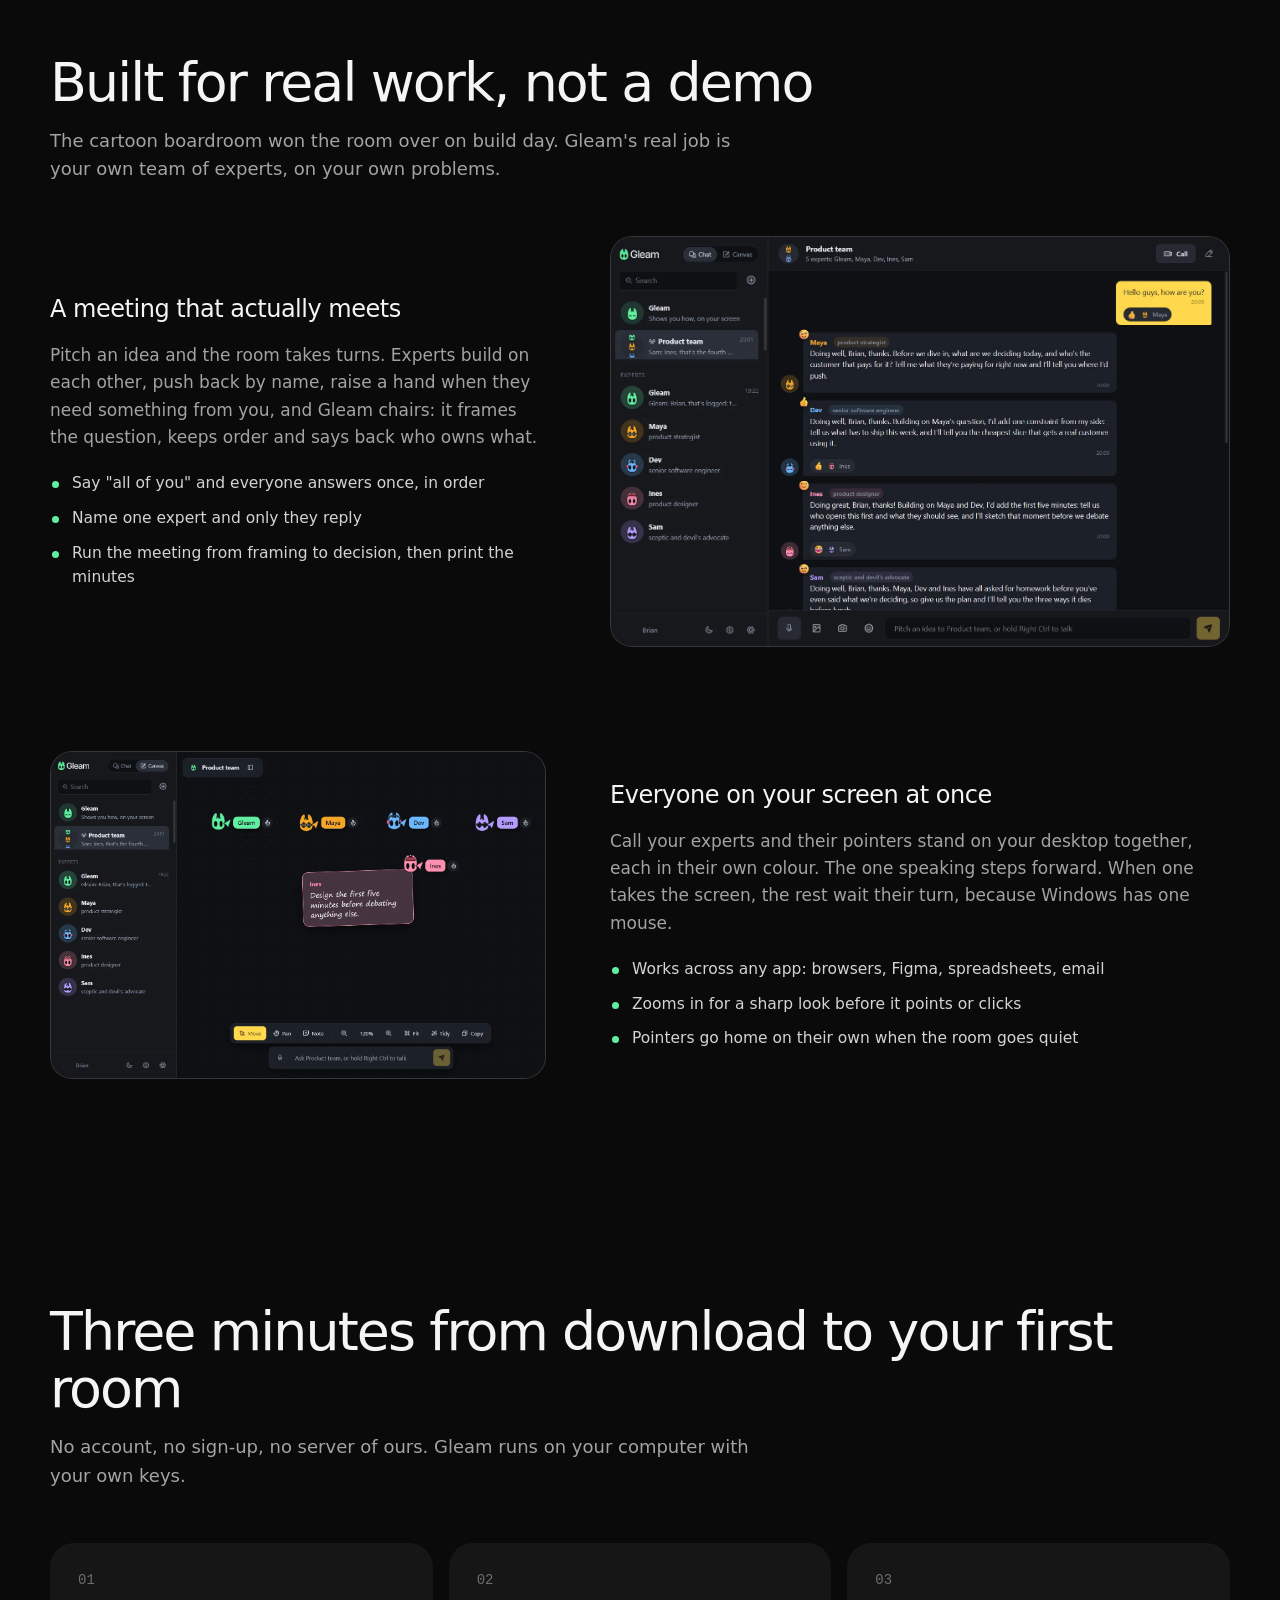
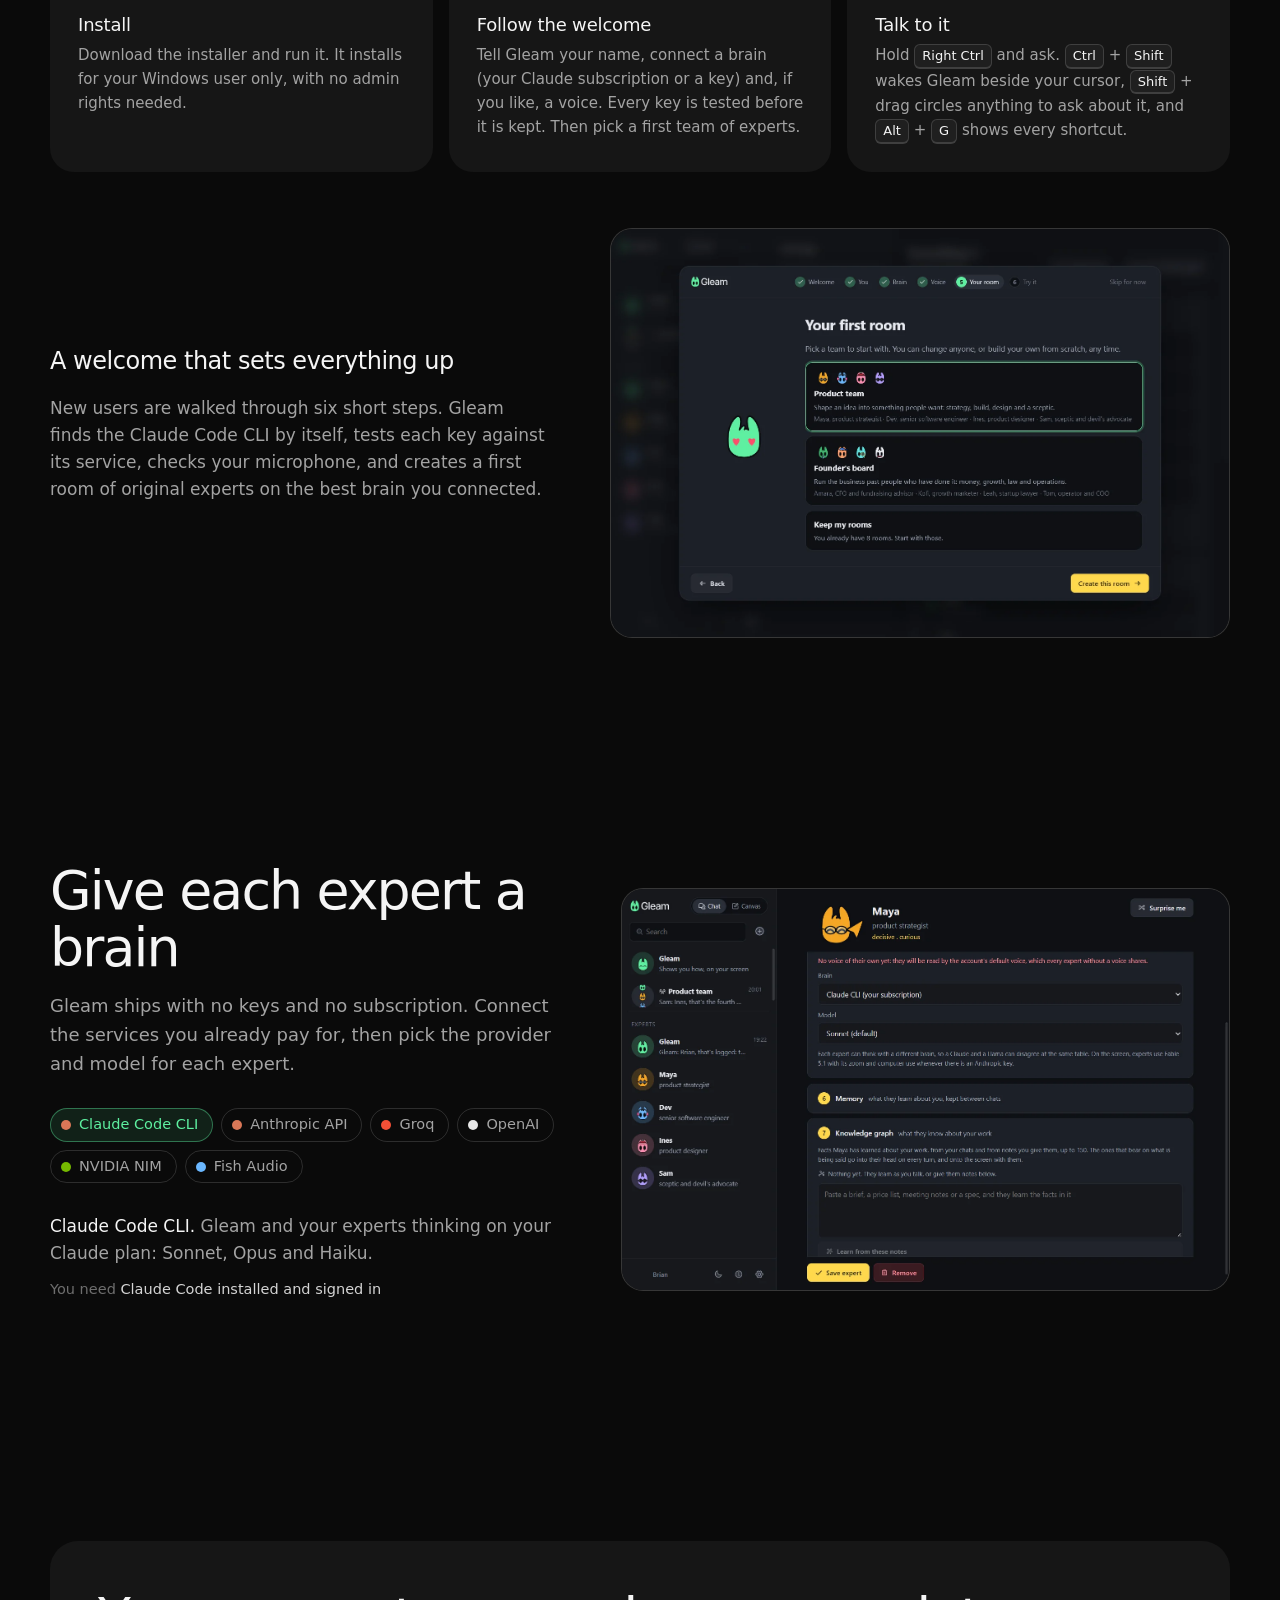
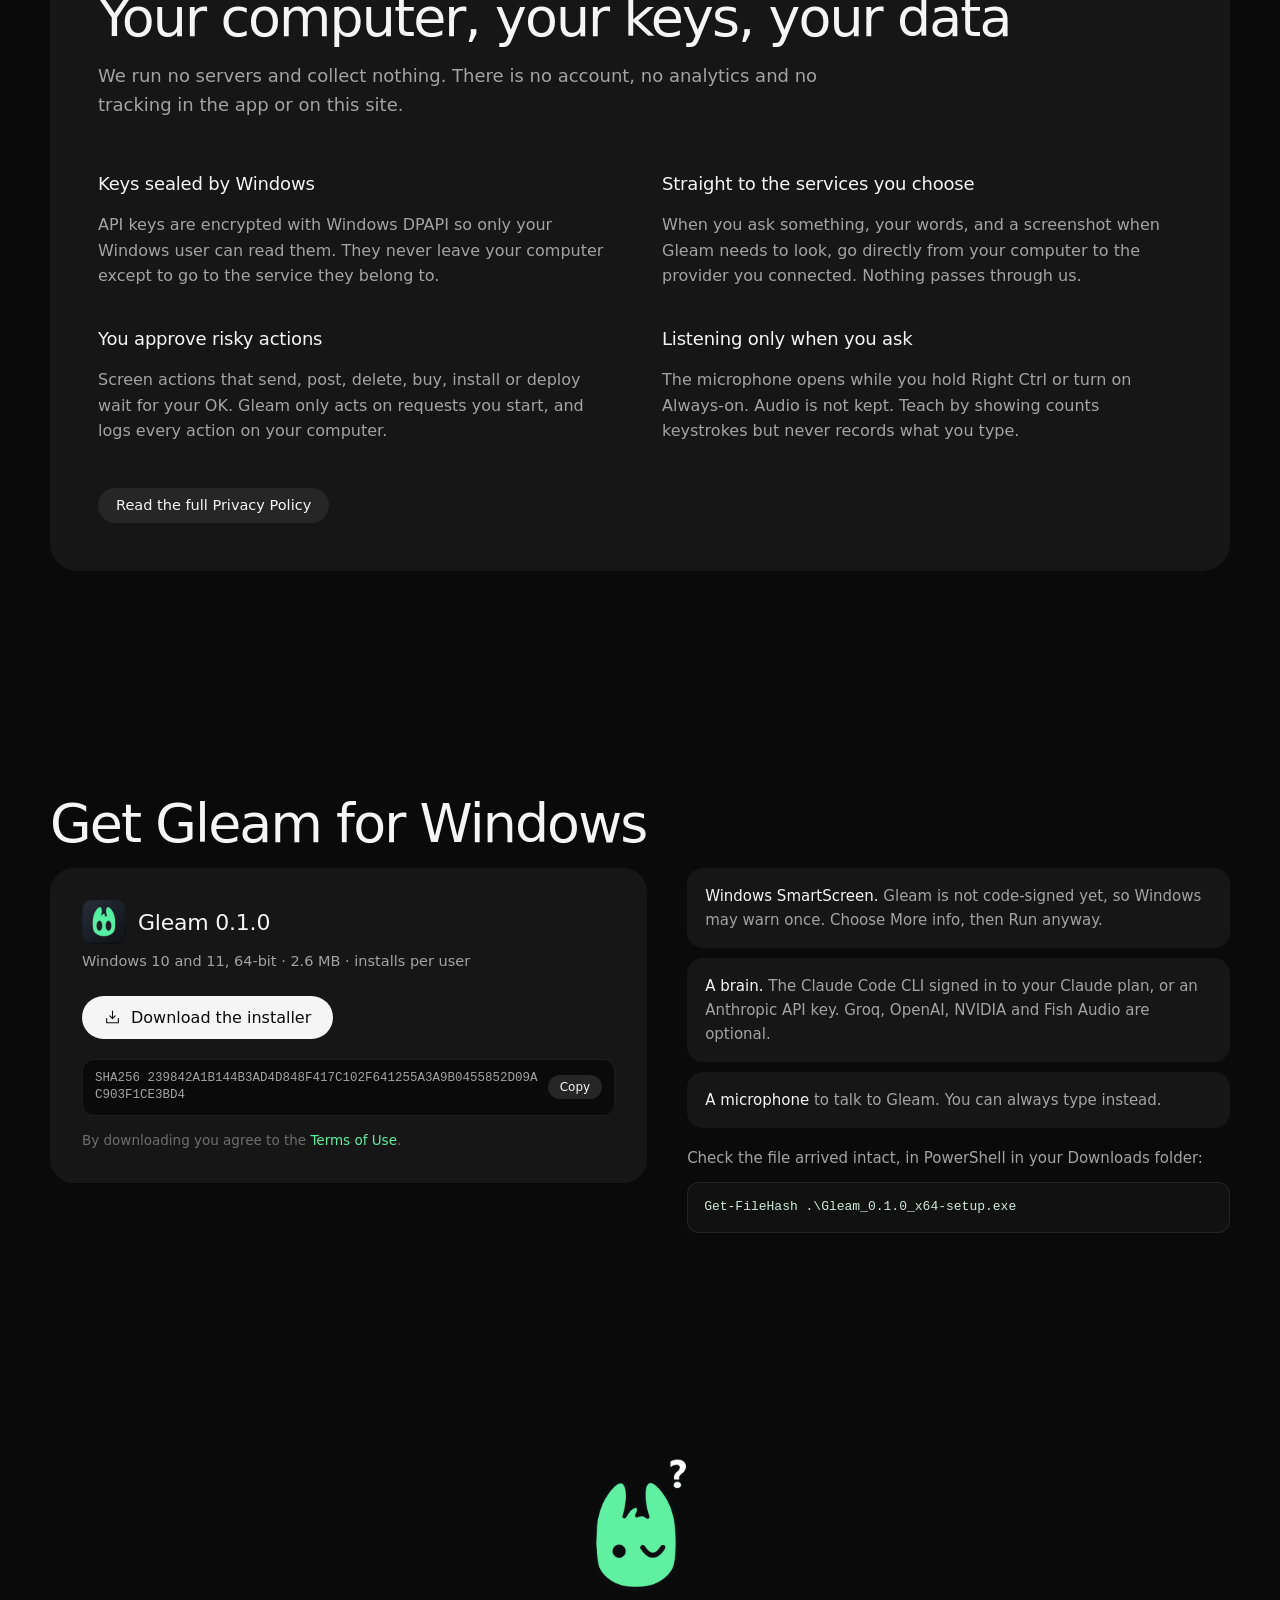
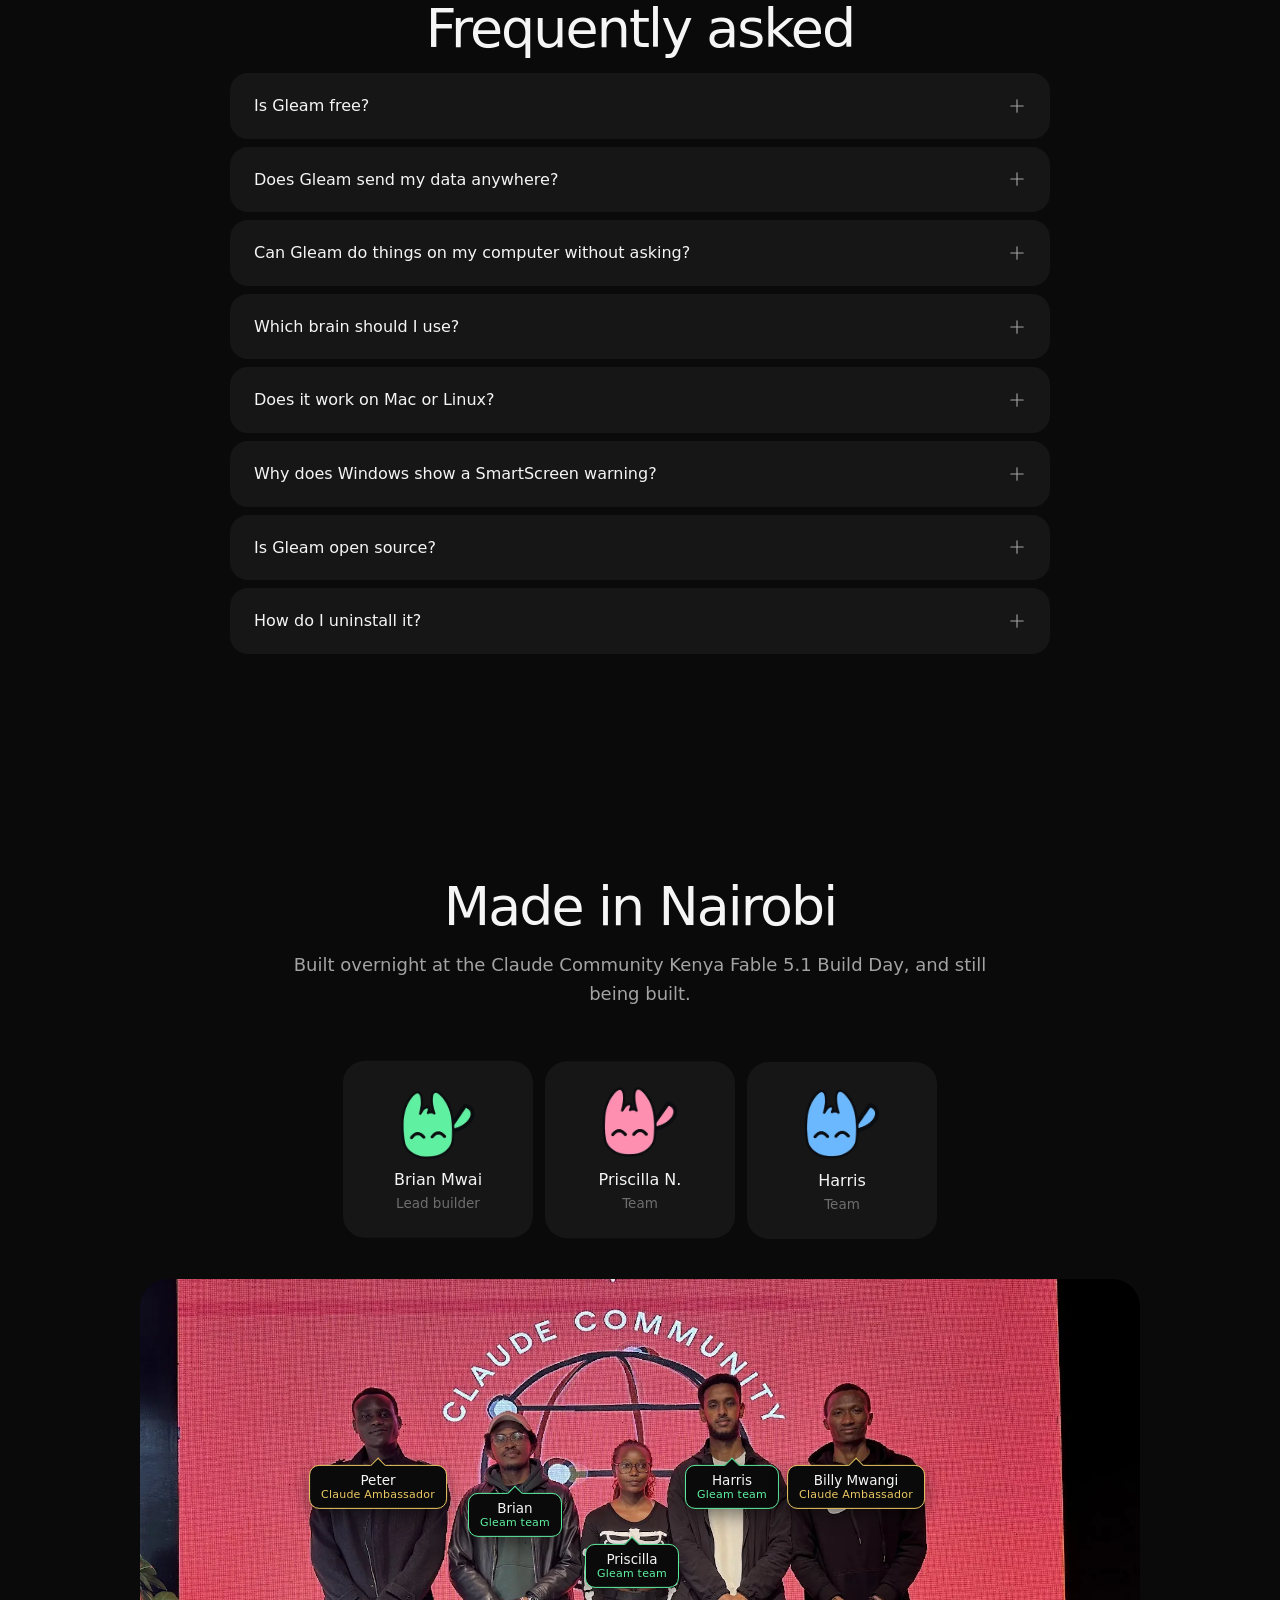
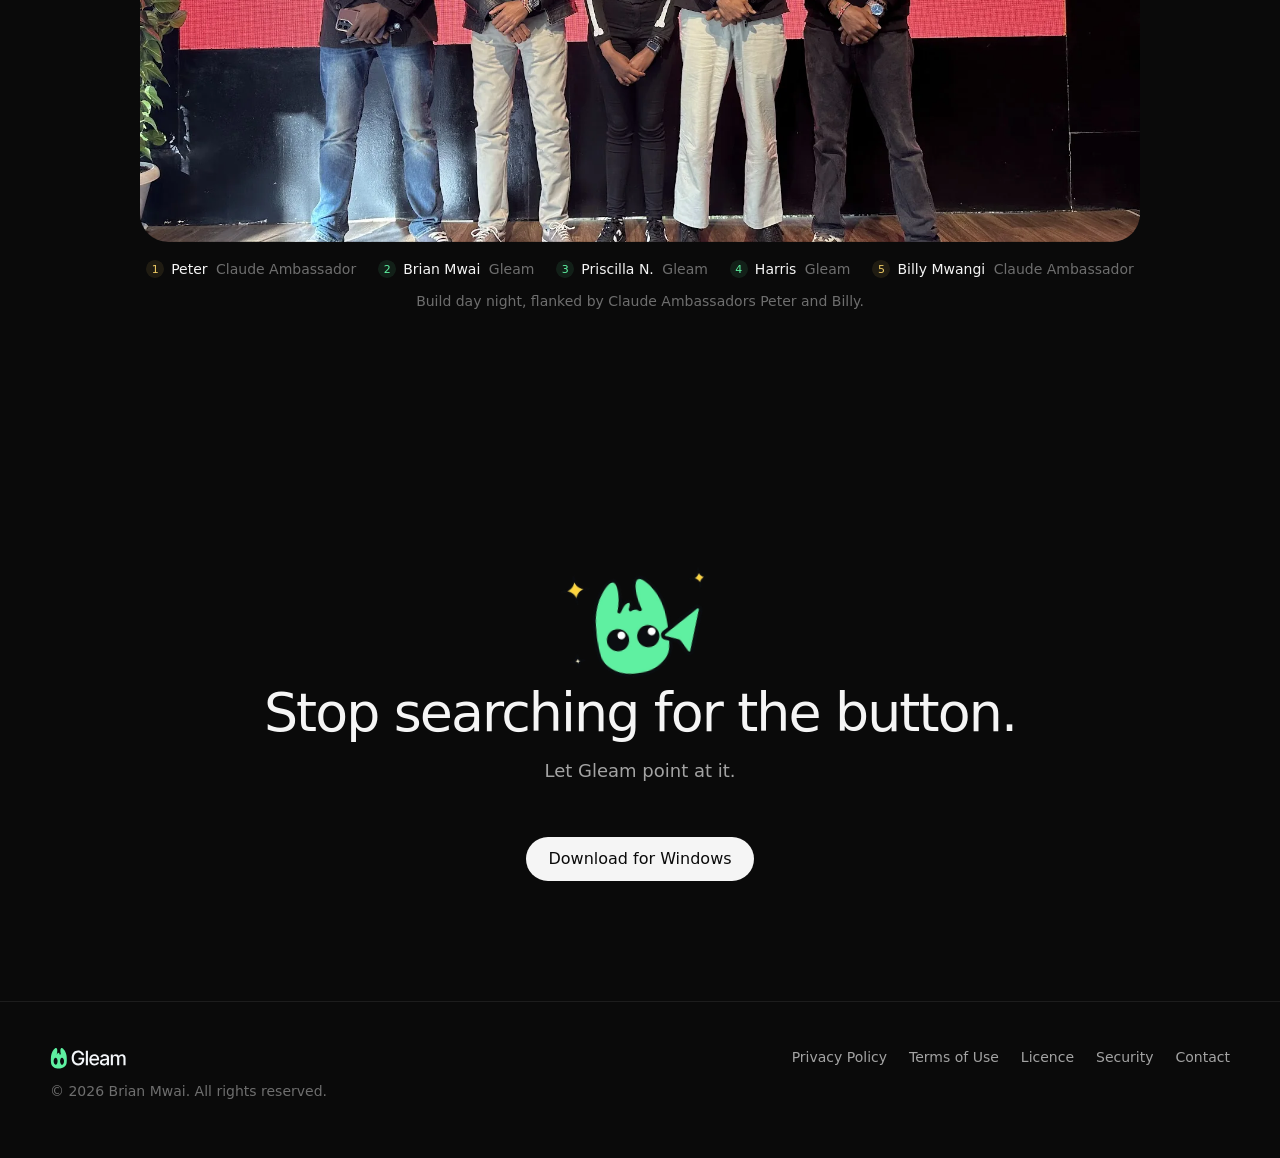
==== commit 3ecba2ab: "Cache-bust the fixed trophy and pointing mascots so browsers drop the old overlapping-star copies" ====
--- a/gleam/index.html
+++ b/gleam/index.html
@@ -91,7 +91,7 @@
       <div class="wrap">
         <div class="award-card reveal">
           <div class="award-gold">
-            <img class="award-mascot" src="assets/mascots/gold-trophy.webp" alt="Gleam in gold, holding up the Champion trophy" width="420" height="369" loading="lazy">
+            <img class="award-mascot" src="assets/mascots/gold-trophy.webp?v=2" alt="Gleam in gold, holding up the Champion trophy" width="420" height="369" loading="lazy">
             <b>Gleam</b>
             <strong>CHAMPION</strong>
             <span>and Delight track winner</span>
@@ -401,7 +401,7 @@
 
     <section class="final">
       <div class="wrap">
-        <img class="final-mascot" src="assets/mascots/pointing.webp" alt="" width="320" height="232" loading="lazy">
+        <img class="final-mascot" src="assets/mascots/pointing.webp?v=2" alt="" width="320" height="232" loading="lazy">
         <h2>Stop searching for the button.</h2>
         <p class="section-lead" style="margin-inline:auto">Let Gleam point at it.</p>
         <a class="btn btn-primary" href="#download">Download for Windows</a>
